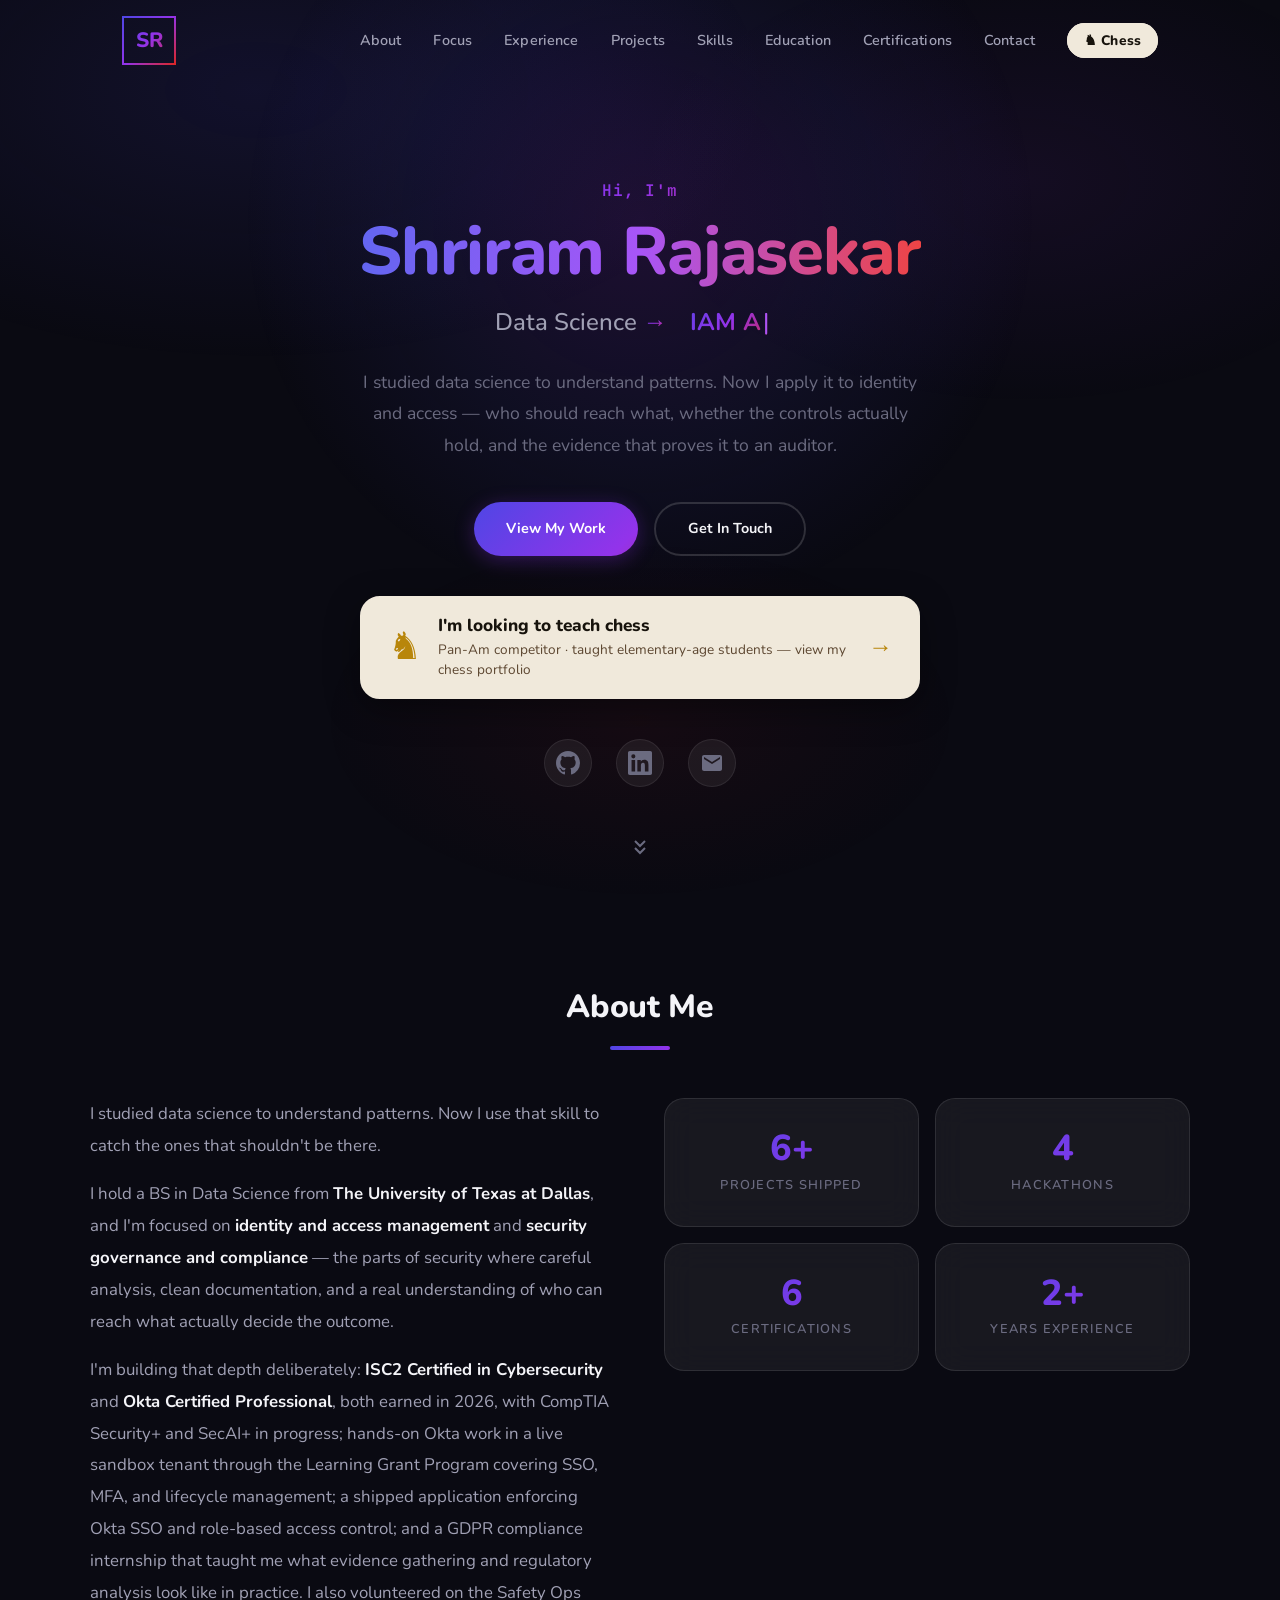
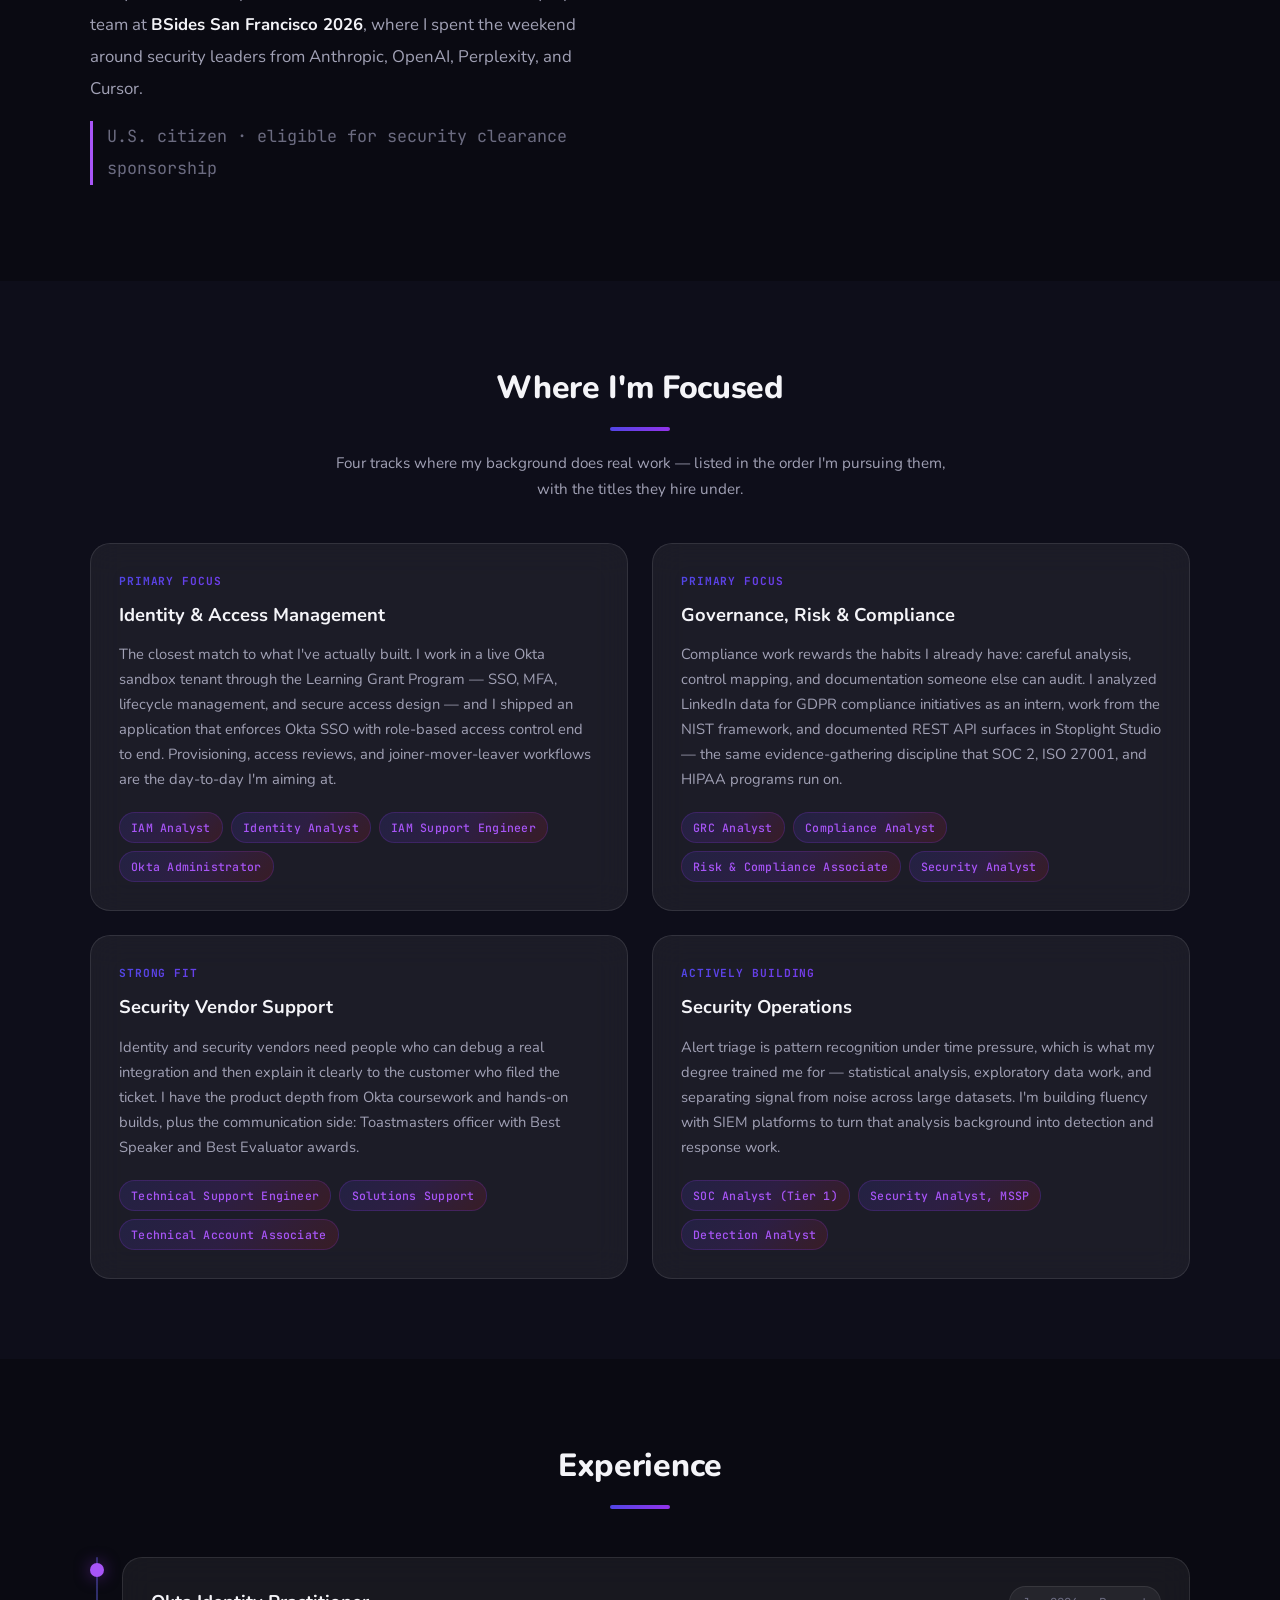
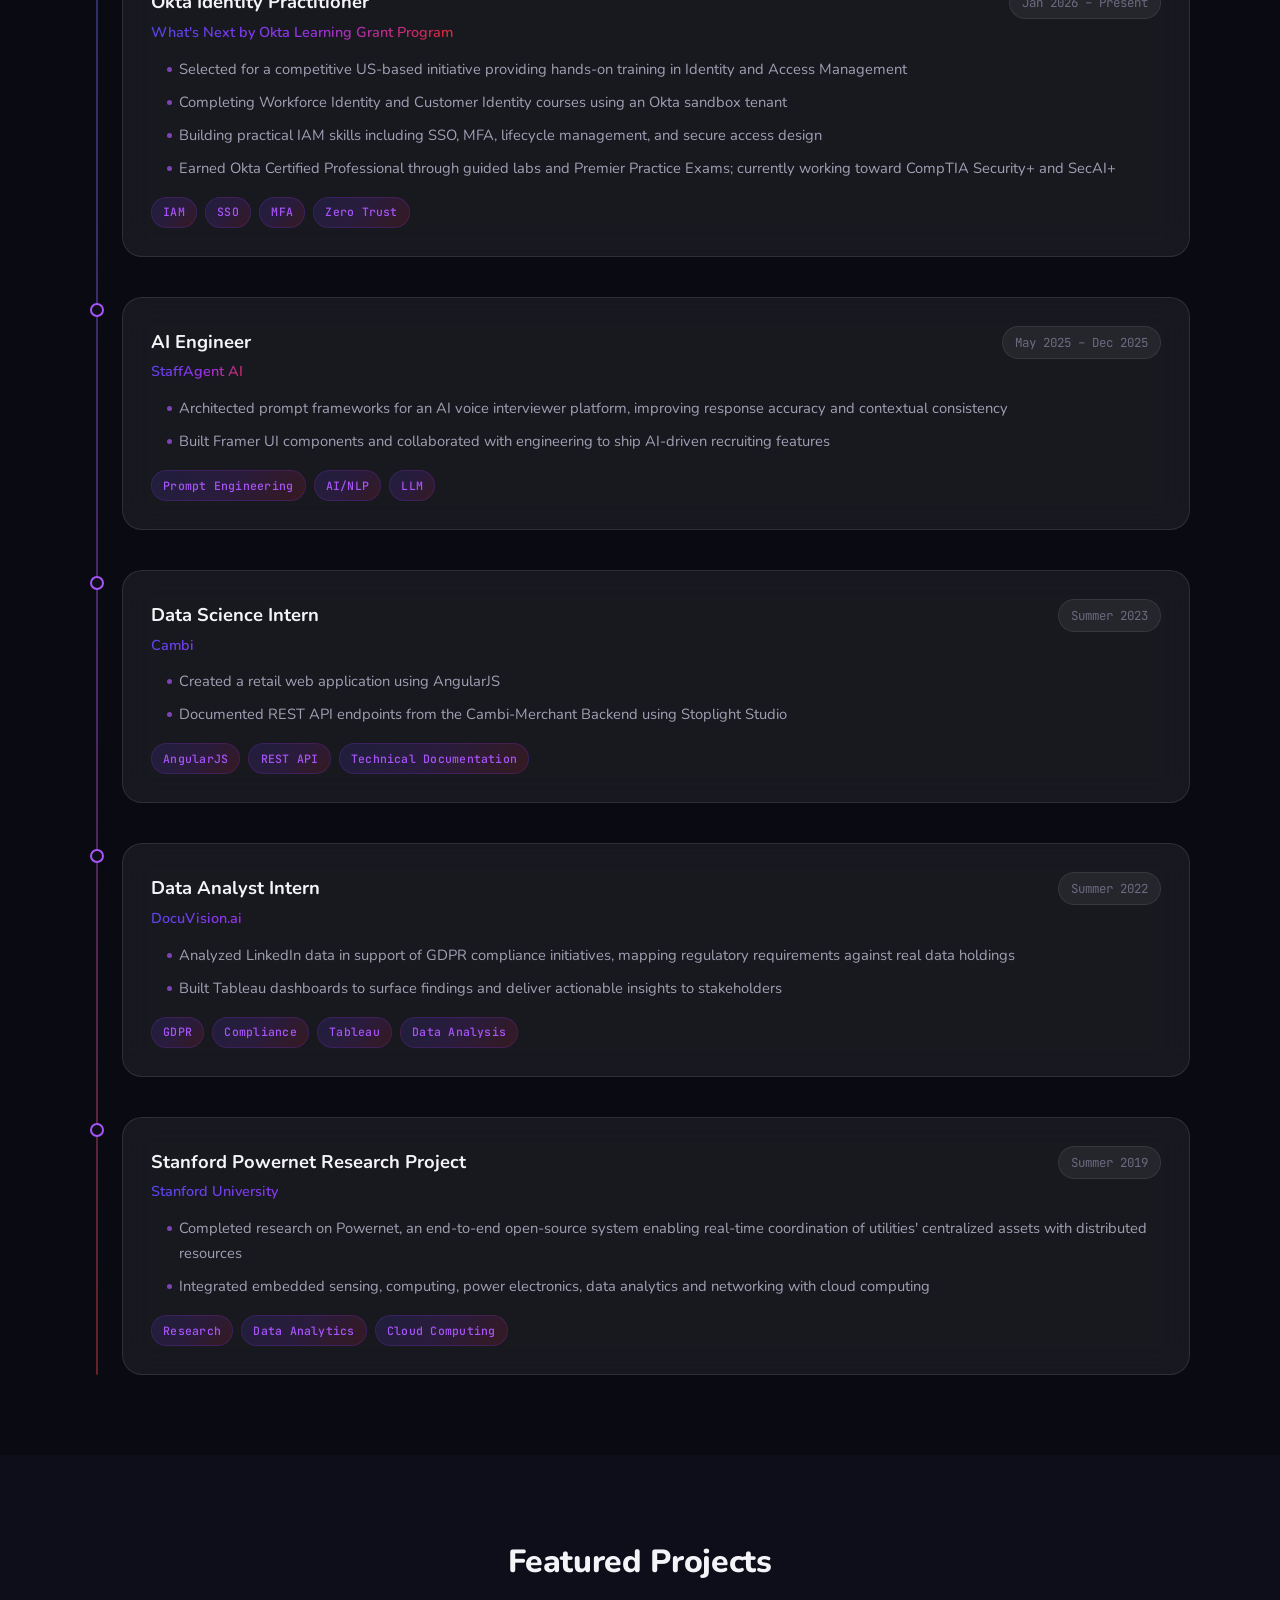
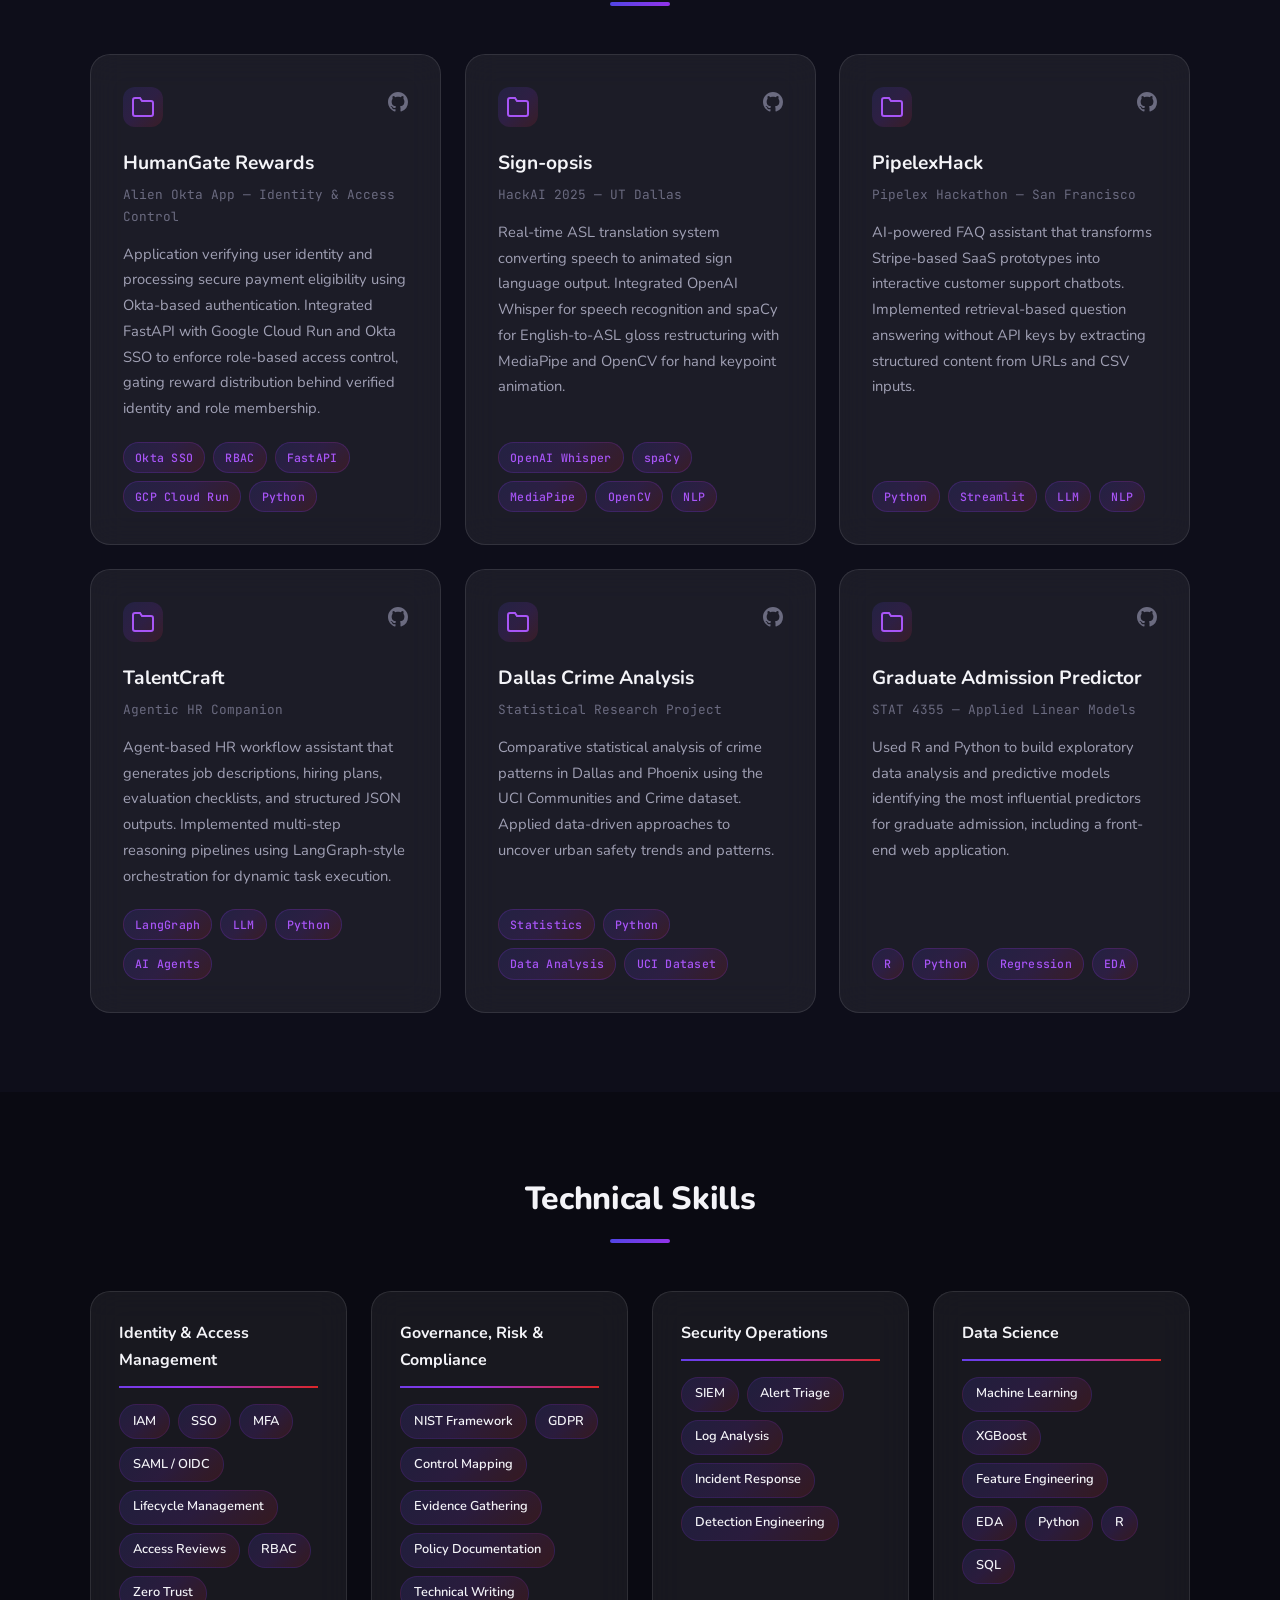
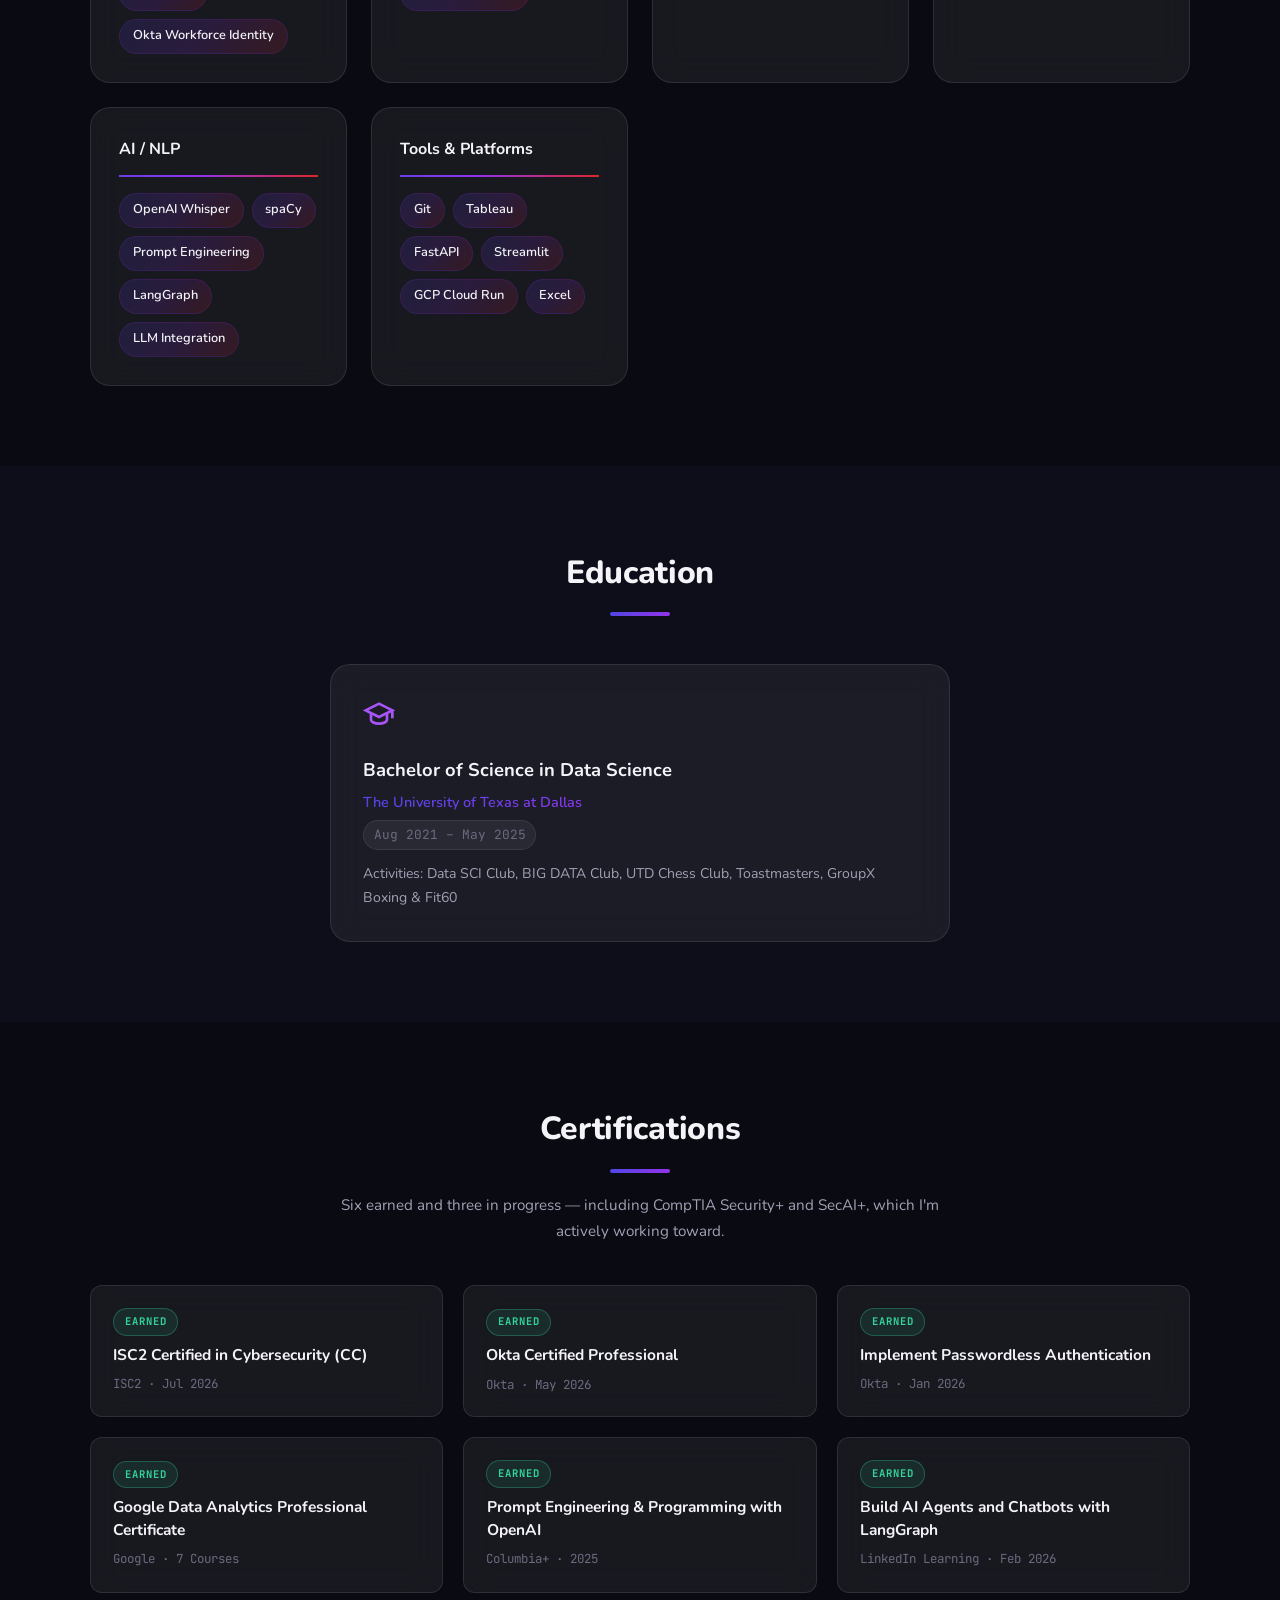
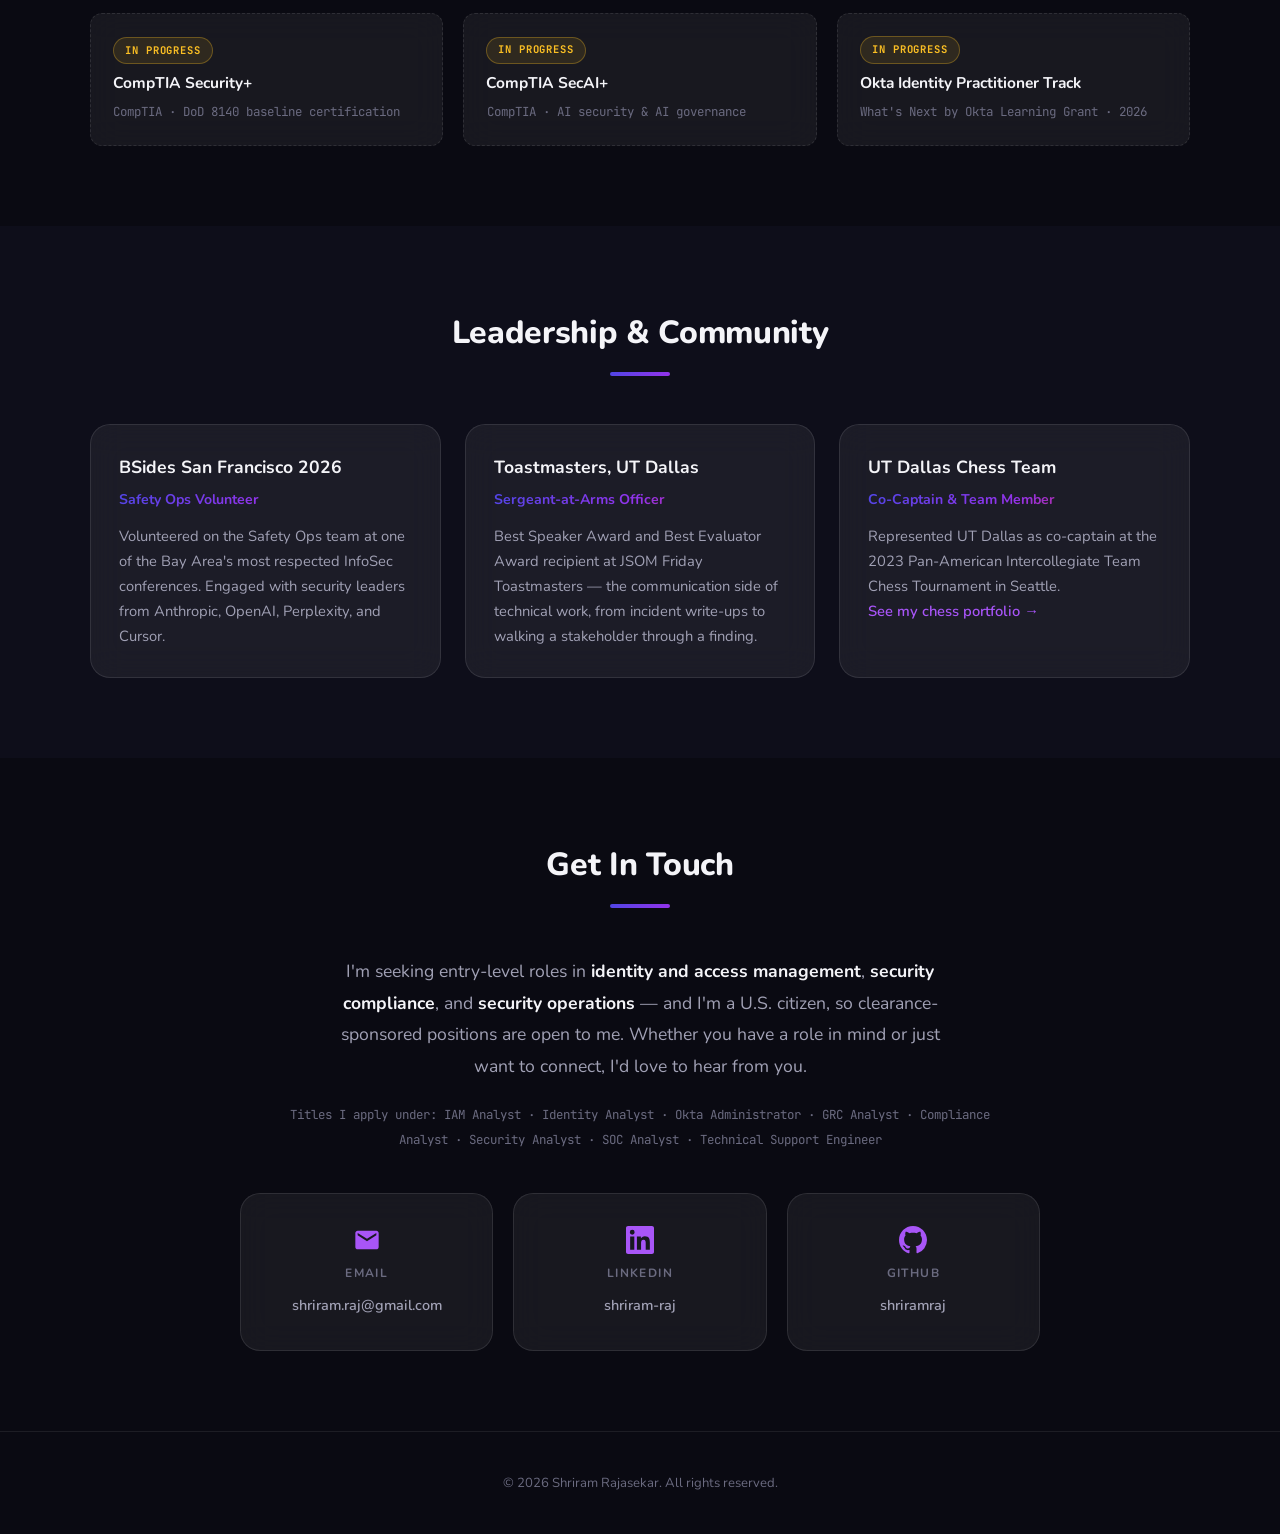
==== index.html @ a56dcd21 "Point email links at Gmail compose instead of mailto Replaces the three mailto: links with Gmail com" ====
<!DOCTYPE html>
<html lang="en">
<head>
  <meta charset="UTF-8">
  <meta name="viewport" content="width=device-width, initial-scale=1.0">
  <title>Shriram Rajasekar | IAM & Security Analyst</title>
  <meta name="description" content="Shriram Rajasekar - Data Science graduate specializing in identity and access management, security compliance, and security operations. Okta-trained with live tenant experience. Seeking IAM Analyst, GRC/Compliance Analyst, SOC Analyst, and security vendor support roles.">
  <link rel="stylesheet" href="styles.css">
  <link rel="preconnect" href="https://fonts.googleapis.com">
  <link rel="preconnect" href="https://fonts.gstatic.com" crossorigin>
  <link href="https://fonts.googleapis.com/css2?family=Nunito:wght@400;500;600;700;800&family=JetBrains+Mono:wght@400;500&display=swap" rel="stylesheet">
  <meta property="og:image" content="https://shriramraj.github.io/thumbnail_mockup.png" />
  <meta property="og:image:width" content="800" />
  <meta property="og:image:height" content="500" />
</head>
<body>
  <!-- Scroll Progress Bar -->
  <div class="scroll-progress" id="scroll-progress"></div>

  <!-- Cursor Glow -->
  <div class="cursor-glow" id="cursor-glow"></div>
  <!-- Navigation -->
  <nav class="navbar" id="navbar">
    <div class="nav-container">
      <a href="#hero" class="nav-logo">SR</a>
      <button class="nav-toggle" id="nav-toggle" aria-label="Toggle navigation">
        <span></span>
        <span></span>
        <span></span>
      </button>
      <ul class="nav-links" id="nav-links">
        <li><a href="#about">About</a></li>
        <li><a href="#focus">Focus</a></li>
        <li><a href="#experience">Experience</a></li>
        <li><a href="#projects">Projects</a></li>
        <li><a href="#skills">Skills</a></li>
        <li><a href="#education">Education</a></li>
        <li><a href="#certifications">Certifications</a></li>
        <li><a href="#contact">Contact</a></li>
        <li><a href="chess.html" class="nav-switch">&#9822; Chess</a></li>
      </ul>
    </div>
  </nav>

  <!-- Hero Section -->
  <section class="hero" id="hero">
    <div class="hero-content">
      <p class="hero-greeting">Hi, I'm</p>
      <h1 class="hero-name"><span class="hero-name-gradient">Shriram Rajasekar</span></h1>
      <h2 class="hero-tagline">Data Science <span class="accent">&rarr;</span> <span class="typed-target" id="typed">IAM Analyst</span></h2>
      <p class="hero-description">I studied data science to understand patterns. Now I apply it to identity and access &mdash; who should reach what, whether the controls actually hold, and the evidence that proves it to an auditor.</p>
      <div class="hero-cta">
        <a href="#projects" class="btn btn-primary">View My Work</a>
        <a href="#contact" class="btn btn-outline">Get In Touch</a>
      </div>
      <a href="chess.html" class="chess-banner">
        <span class="chess-banner-piece" aria-hidden="true">&#9822;</span>
        <span class="chess-banner-text">
          <strong>I'm looking to teach chess</strong>
          <span>Pan-Am competitor &middot; taught elementary-age students &mdash; view my chess portfolio</span>
        </span>
        <span class="chess-banner-arrow" aria-hidden="true">&rarr;</span>
      </a>
      <div class="hero-socials">
        <a href="https://github.com/shriramraj" target="_blank" rel="noopener noreferrer" aria-label="GitHub">
          <svg viewBox="0 0 24 24" fill="currentColor" width="24" height="24"><path d="M12 0C5.37 0 0 5.37 0 12c0 5.31 3.435 9.795 8.205 11.385.6.105.825-.255.825-.57 0-.285-.015-1.23-.015-2.235-3.015.555-3.795-.735-4.035-1.41-.135-.345-.72-1.41-1.23-1.695-.42-.225-1.02-.78-.015-.795.945-.015 1.62.87 1.845 1.23 1.08 1.815 2.805 1.305 3.495.99.105-.78.42-1.305.765-1.605-2.67-.3-5.46-1.335-5.46-5.925 0-1.305.465-2.385 1.23-3.225-.12-.3-.54-1.53.12-3.18 0 0 1.005-.315 3.3 1.23.96-.27 1.98-.405 3-.405s2.04.135 3 .405c2.295-1.56 3.3-1.23 3.3-1.23.66 1.65.24 2.88.12 3.18.765.84 1.23 1.905 1.23 3.225 0 4.605-2.805 5.625-5.475 5.925.435.375.81 1.095.81 2.22 0 1.605-.015 2.895-.015 3.3 0 .315.225.69.825.57A12.02 12.02 0 0024 12c0-6.63-5.37-12-12-12z"/></svg>
        </a>
        <a href="https://www.linkedin.com/in/shriram-raj/" target="_blank" rel="noopener noreferrer" aria-label="LinkedIn">
          <svg viewBox="0 0 24 24" fill="currentColor" width="24" height="24"><path d="M20.447 20.452h-3.554v-5.569c0-1.328-.027-3.037-1.852-3.037-1.853 0-2.136 1.445-2.136 2.939v5.667H9.351V9h3.414v1.561h.046c.477-.9 1.637-1.85 3.37-1.85 3.601 0 4.267 2.37 4.267 5.455v6.286zM5.337 7.433a2.062 2.062 0 01-2.063-2.065 2.064 2.064 0 112.063 2.065zm1.782 13.019H3.555V9h3.564v11.452zM22.225 0H1.771C.792 0 0 .774 0 1.729v20.542C0 23.227.792 24 1.771 24h20.451C23.2 24 24 23.227 24 22.271V1.729C24 .774 23.2 0 22.222 0h.003z"/></svg>
        </a>
        <a href="https://mail.google.com/mail/?view=cm&amp;fs=1&amp;to=shriram.raj@gmail.com" target="_blank" rel="noopener noreferrer" aria-label="Email">
          <svg viewBox="0 0 24 24" fill="currentColor" width="24" height="24"><path d="M20 4H4c-1.1 0-2 .9-2 2v12c0 1.1.9 2 2 2h16c1.1 0 2-.9 2-2V6c0-1.1-.9-2-2-2zm0 4l-8 5-8-5V6l8 5 8-5v2z"/></svg>
        </a>
      </div>
    </div>
    <div class="hero-scroll">
      <a href="#about" aria-label="Scroll down">
        <svg width="24" height="24" viewBox="0 0 24 24" fill="none" stroke="currentColor" stroke-width="2"><path d="M7 13l5 5 5-5M7 6l5 5 5-5"/></svg>
      </a>
    </div>
  </section>

  <!-- About Section -->
  <section class="section" id="about">
    <div class="container">
      <h2 class="section-title">About Me</h2>
      <div class="about-content">
        <div class="about-text">
          <p>I studied data science to understand patterns. Now I use that skill to catch the ones that shouldn't be there.</p>
          <p>I hold a BS in Data Science from <strong>The University of Texas at Dallas</strong>, and I'm focused on <strong>identity and access management</strong> and <strong>security governance and compliance</strong> &mdash; the parts of security where careful analysis, clean documentation, and a real understanding of who can reach what actually decide the outcome.</p>
          <p>I'm building that depth deliberately: <strong>ISC2 Certified in Cybersecurity</strong> and <strong>Okta Certified Professional</strong>, both earned in 2026, with CompTIA Security+ and SecAI+ in progress; hands-on Okta work in a live sandbox tenant through the Learning Grant Program covering SSO, MFA, and lifecycle management; a shipped application enforcing Okta SSO and role-based access control; and a GDPR compliance internship that taught me what evidence gathering and regulatory analysis look like in practice. I also volunteered on the Safety Ops team at <strong>BSides San Francisco 2026</strong>, where I spent the weekend around security leaders from Anthropic, OpenAI, Perplexity, and Cursor.</p>
          <p class="about-eligibility">U.S. citizen &middot; eligible for security clearance sponsorship</p>
        </div>
        <div class="about-highlights">
          <div class="highlight-card">
            <span class="highlight-number" data-target="6" data-suffix="+">0</span>
            <span class="highlight-label">Projects Shipped</span>
          </div>
          <div class="highlight-card">
            <span class="highlight-number" data-target="4" data-suffix="">0</span>
            <span class="highlight-label">Hackathons</span>
          </div>
          <div class="highlight-card">
            <span class="highlight-number" data-target="6" data-suffix="">0</span>
            <span class="highlight-label">Certifications</span>
          </div>
          <div class="highlight-card">
            <span class="highlight-number" data-target="2" data-suffix="+">0</span>
            <span class="highlight-label">Years Experience</span>
          </div>
        </div>
      </div>
    </div>
  </section>

  <!-- Focus Areas Section -->
  <section class="section section-alt" id="focus">
    <div class="container">
      <h2 class="section-title">Where I'm Focused</h2>
      <p class="section-intro">Four tracks where my background does real work &mdash; listed in the order I'm pursuing them, with the titles they hire under.</p>
      <div class="focus-grid">

        <div class="focus-card">
          <span class="focus-label">Primary focus</span>
          <h3>Identity &amp; Access Management</h3>
          <p>The closest match to what I've actually built. I work in a live Okta sandbox tenant through the Learning Grant Program &mdash; SSO, MFA, lifecycle management, and secure access design &mdash; and I shipped an application that enforces Okta SSO with role-based access control end to end. Provisioning, access reviews, and joiner-mover-leaver workflows are the day-to-day I'm aiming at.</p>
          <div class="focus-titles">
            <span class="tag">IAM Analyst</span>
            <span class="tag">Identity Analyst</span>
            <span class="tag">IAM Support Engineer</span>
            <span class="tag">Okta Administrator</span>
          </div>
        </div>

        <div class="focus-card">
          <span class="focus-label">Primary focus</span>
          <h3>Governance, Risk &amp; Compliance</h3>
          <p>Compliance work rewards the habits I already have: careful analysis, control mapping, and documentation someone else can audit. I analyzed LinkedIn data for GDPR compliance initiatives as an intern, work from the NIST framework, and documented REST API surfaces in Stoplight Studio &mdash; the same evidence-gathering discipline that SOC 2, ISO 27001, and HIPAA programs run on.</p>
          <div class="focus-titles">
            <span class="tag">GRC Analyst</span>
            <span class="tag">Compliance Analyst</span>
            <span class="tag">Risk &amp; Compliance Associate</span>
            <span class="tag">Security Analyst</span>
          </div>
        </div>

        <div class="focus-card">
          <span class="focus-label">Strong fit</span>
          <h3>Security Vendor Support</h3>
          <p>Identity and security vendors need people who can debug a real integration and then explain it clearly to the customer who filed the ticket. I have the product depth from Okta coursework and hands-on builds, plus the communication side: Toastmasters officer with Best Speaker and Best Evaluator awards.</p>
          <div class="focus-titles">
            <span class="tag">Technical Support Engineer</span>
            <span class="tag">Solutions Support</span>
            <span class="tag">Technical Account Associate</span>
          </div>
        </div>

        <div class="focus-card">
          <span class="focus-label">Actively building</span>
          <h3>Security Operations</h3>
          <p>Alert triage is pattern recognition under time pressure, which is what my degree trained me for &mdash; statistical analysis, exploratory data work, and separating signal from noise across large datasets. I'm building fluency with SIEM platforms to turn that analysis background into detection and response work.</p>
          <div class="focus-titles">
            <span class="tag">SOC Analyst (Tier 1)</span>
            <span class="tag">Security Analyst, MSSP</span>
            <span class="tag">Detection Analyst</span>
          </div>
        </div>

      </div>
    </div>
  </section>

  <!-- Experience Section -->
  <section class="section" id="experience">
    <div class="container">
      <h2 class="section-title">Experience</h2>
      <div class="timeline">

        <div class="timeline-item">
          <div class="timeline-marker"></div>
          <div class="timeline-content">
            <div class="timeline-header">
              <div>
                <h3>Okta Identity Practitioner</h3>
                <p class="timeline-company">What's Next by Okta Learning Grant Program</p>
              </div>
              <span class="timeline-date">Jan 2026 &ndash; Present</span>
            </div>
            <ul class="timeline-details">
              <li>Selected for a competitive US-based initiative providing hands-on training in Identity and Access Management</li>
              <li>Completing Workforce Identity and Customer Identity courses using an Okta sandbox tenant</li>
              <li>Building practical IAM skills including SSO, MFA, lifecycle management, and secure access design</li>
              <li>Earned Okta Certified Professional through guided labs and Premier Practice Exams; currently working toward CompTIA Security+ and SecAI+</li>
            </ul>
            <div class="timeline-tags">
              <span class="tag">IAM</span>
              <span class="tag">SSO</span>
              <span class="tag">MFA</span>
              <span class="tag">Zero Trust</span>
            </div>
          </div>
        </div>

        <div class="timeline-item">
          <div class="timeline-marker"></div>
          <div class="timeline-content">
            <div class="timeline-header">
              <div>
                <h3>AI Engineer</h3>
                <p class="timeline-company">StaffAgent AI</p>
              </div>
              <span class="timeline-date">May 2025 &ndash; Dec 2025</span>
            </div>
            <ul class="timeline-details">
              <li>Architected prompt frameworks for an AI voice interviewer platform, improving response accuracy and contextual consistency</li>
              <li>Built Framer UI components and collaborated with engineering to ship AI-driven recruiting features</li>
            </ul>
            <div class="timeline-tags">
              <span class="tag">Prompt Engineering</span>
              <span class="tag">AI/NLP</span>
              <span class="tag">LLM</span>
            </div>
          </div>
        </div>

        <div class="timeline-item">
          <div class="timeline-marker"></div>
          <div class="timeline-content">
            <div class="timeline-header">
              <div>
                <h3>Data Science Intern</h3>
                <p class="timeline-company">Cambi</p>
              </div>
              <span class="timeline-date">Summer 2023</span>
            </div>
            <ul class="timeline-details">
              <li>Created a retail web application using AngularJS</li>
              <li>Documented REST API endpoints from the Cambi-Merchant Backend using Stoplight Studio</li>
            </ul>
            <div class="timeline-tags">
              <span class="tag">AngularJS</span>
              <span class="tag">REST API</span>
              <span class="tag">Technical Documentation</span>
            </div>
          </div>
        </div>

        <div class="timeline-item">
          <div class="timeline-marker"></div>
          <div class="timeline-content">
            <div class="timeline-header">
              <div>
                <h3>Data Analyst Intern</h3>
                <p class="timeline-company">DocuVision.ai</p>
              </div>
              <span class="timeline-date">Summer 2022</span>
            </div>
            <ul class="timeline-details">
              <li>Analyzed LinkedIn data in support of GDPR compliance initiatives, mapping regulatory requirements against real data holdings</li>
              <li>Built Tableau dashboards to surface findings and deliver actionable insights to stakeholders</li>
            </ul>
            <div class="timeline-tags">
              <span class="tag">GDPR</span>
              <span class="tag">Compliance</span>
              <span class="tag">Tableau</span>
              <span class="tag">Data Analysis</span>
            </div>
          </div>
        </div>

        <div class="timeline-item">
          <div class="timeline-marker"></div>
          <div class="timeline-content">
            <div class="timeline-header">
              <div>
                <h3>Stanford Powernet Research Project</h3>
                <p class="timeline-company">Stanford University</p>
              </div>
              <span class="timeline-date">Summer 2019</span>
            </div>
            <ul class="timeline-details">
              <li>Completed research on Powernet, an end-to-end open-source system enabling real-time coordination of utilities' centralized assets with distributed resources</li>
              <li>Integrated embedded sensing, computing, power electronics, data analytics and networking with cloud computing</li>
            </ul>
            <div class="timeline-tags">
              <span class="tag">Research</span>
              <span class="tag">Data Analytics</span>
              <span class="tag">Cloud Computing</span>
            </div>
          </div>
        </div>

      </div>
    </div>
  </section>

  <!-- Projects Section -->
  <section class="section section-alt" id="projects">
    <div class="container">
      <h2 class="section-title">Featured Projects</h2>
      <div class="projects-grid">

        <div class="project-card">
          <div class="project-header">
            <svg class="project-icon" viewBox="0 0 24 24" fill="none" stroke="currentColor" stroke-width="2"><path d="M22 19a2 2 0 01-2 2H4a2 2 0 01-2-2V5a2 2 0 012-2h5l2 3h9a2 2 0 012 2z"/></svg>
            <a href="https://github.com/shriramraj/alien-okta-app" target="_blank" rel="noopener noreferrer" aria-label="GitHub repo">
              <svg viewBox="0 0 24 24" fill="currentColor" width="20" height="20"><path d="M12 0C5.37 0 0 5.37 0 12c0 5.31 3.435 9.795 8.205 11.385.6.105.825-.255.825-.57 0-.285-.015-1.23-.015-2.235-3.015.555-3.795-.735-4.035-1.41-.135-.345-.72-1.41-1.23-1.695-.42-.225-1.02-.78-.015-.795.945-.015 1.62.87 1.845 1.23 1.08 1.815 2.805 1.305 3.495.99.105-.78.42-1.305.765-1.605-2.67-.3-5.46-1.335-5.46-5.925 0-1.305.465-2.385 1.23-3.225-.12-.3-.54-1.53.12-3.18 0 0 1.005-.315 3.3 1.23.96-.27 1.98-.405 3-.405s2.04.135 3 .405c2.295-1.56 3.3-1.23 3.3-1.23.66 1.65.24 2.88.12 3.18.765.84 1.23 1.905 1.23 3.225 0 4.605-2.805 5.625-5.475 5.925.435.375.81 1.095.81 2.22 0 1.605-.015 2.895-.015 3.3 0 .315.225.69.825.57A12.02 12.02 0 0024 12c0-6.63-5.37-12-12-12z"/></svg>
            </a>
          </div>
          <h3 class="project-title">HumanGate Rewards</h3>
          <p class="project-event">Alien Okta App &mdash; Identity &amp; Access Control</p>
          <p class="project-description">Application verifying user identity and processing secure payment eligibility using Okta-based authentication. Integrated FastAPI with Google Cloud Run and Okta SSO to enforce role-based access control, gating reward distribution behind verified identity and role membership.</p>
          <div class="project-tags">
            <span class="tag">Okta SSO</span>
            <span class="tag">RBAC</span>
            <span class="tag">FastAPI</span>
            <span class="tag">GCP Cloud Run</span>
            <span class="tag">Python</span>
          </div>
        </div>

        <div class="project-card">
          <div class="project-header">
            <svg class="project-icon" viewBox="0 0 24 24" fill="none" stroke="currentColor" stroke-width="2"><path d="M22 19a2 2 0 01-2 2H4a2 2 0 01-2-2V5a2 2 0 012-2h5l2 3h9a2 2 0 012 2z"/></svg>
            <a href="https://github.com/shriramraj/HackAI" target="_blank" rel="noopener noreferrer" aria-label="GitHub repo">
              <svg viewBox="0 0 24 24" fill="currentColor" width="20" height="20"><path d="M12 0C5.37 0 0 5.37 0 12c0 5.31 3.435 9.795 8.205 11.385.6.105.825-.255.825-.57 0-.285-.015-1.23-.015-2.235-3.015.555-3.795-.735-4.035-1.41-.135-.345-.72-1.41-1.23-1.695-.42-.225-1.02-.78-.015-.795.945-.015 1.62.87 1.845 1.23 1.08 1.815 2.805 1.305 3.495.99.105-.78.42-1.305.765-1.605-2.67-.3-5.46-1.335-5.46-5.925 0-1.305.465-2.385 1.23-3.225-.12-.3-.54-1.53.12-3.18 0 0 1.005-.315 3.3 1.23.96-.27 1.98-.405 3-.405s2.04.135 3 .405c2.295-1.56 3.3-1.23 3.3-1.23.66 1.65.24 2.88.12 3.18.765.84 1.23 1.905 1.23 3.225 0 4.605-2.805 5.625-5.475 5.925.435.375.81 1.095.81 2.22 0 1.605-.015 2.895-.015 3.3 0 .315.225.69.825.57A12.02 12.02 0 0024 12c0-6.63-5.37-12-12-12z"/></svg>
            </a>
          </div>
          <h3 class="project-title">Sign-opsis</h3>
          <p class="project-event">HackAI 2025 &mdash; UT Dallas</p>
          <p class="project-description">Real-time ASL translation system converting speech to animated sign language output. Integrated OpenAI Whisper for speech recognition and spaCy for English-to-ASL gloss restructuring with MediaPipe and OpenCV for hand keypoint animation.</p>
          <div class="project-tags">
            <span class="tag">OpenAI Whisper</span>
            <span class="tag">spaCy</span>
            <span class="tag">MediaPipe</span>
            <span class="tag">OpenCV</span>
            <span class="tag">NLP</span>
          </div>
        </div>

        <div class="project-card">
          <div class="project-header">
            <svg class="project-icon" viewBox="0 0 24 24" fill="none" stroke="currentColor" stroke-width="2"><path d="M22 19a2 2 0 01-2 2H4a2 2 0 01-2-2V5a2 2 0 012-2h5l2 3h9a2 2 0 012 2z"/></svg>
            <a href="https://github.com/shriramraj/PipelexHack" target="_blank" rel="noopener noreferrer" aria-label="GitHub repo">
              <svg viewBox="0 0 24 24" fill="currentColor" width="20" height="20"><path d="M12 0C5.37 0 0 5.37 0 12c0 5.31 3.435 9.795 8.205 11.385.6.105.825-.255.825-.57 0-.285-.015-1.23-.015-2.235-3.015.555-3.795-.735-4.035-1.41-.135-.345-.72-1.41-1.23-1.695-.42-.225-1.02-.78-.015-.795.945-.015 1.62.87 1.845 1.23 1.08 1.815 2.805 1.305 3.495.99.105-.78.42-1.305.765-1.605-2.67-.3-5.46-1.335-5.46-5.925 0-1.305.465-2.385 1.23-3.225-.12-.3-.54-1.53.12-3.18 0 0 1.005-.315 3.3 1.23.96-.27 1.98-.405 3-.405s2.04.135 3 .405c2.295-1.56 3.3-1.23 3.3-1.23.66 1.65.24 2.88.12 3.18.765.84 1.23 1.905 1.23 3.225 0 4.605-2.805 5.625-5.475 5.925.435.375.81 1.095.81 2.22 0 1.605-.015 2.895-.015 3.3 0 .315.225.69.825.57A12.02 12.02 0 0024 12c0-6.63-5.37-12-12-12z"/></svg>
            </a>
          </div>
          <h3 class="project-title">PipelexHack</h3>
          <p class="project-event">Pipelex Hackathon &mdash; San Francisco</p>
          <p class="project-description">AI-powered FAQ assistant that transforms Stripe-based SaaS prototypes into interactive customer support chatbots. Implemented retrieval-based question answering without API keys by extracting structured content from URLs and CSV inputs.</p>
          <div class="project-tags">
            <span class="tag">Python</span>
            <span class="tag">Streamlit</span>
            <span class="tag">LLM</span>
            <span class="tag">NLP</span>
          </div>
        </div>

        <div class="project-card">
          <div class="project-header">
            <svg class="project-icon" viewBox="0 0 24 24" fill="none" stroke="currentColor" stroke-width="2"><path d="M22 19a2 2 0 01-2 2H4a2 2 0 01-2-2V5a2 2 0 012-2h5l2 3h9a2 2 0 012 2z"/></svg>
            <a href="https://github.com/shriramraj/agentichrcompanion" target="_blank" rel="noopener noreferrer" aria-label="GitHub repo">
              <svg viewBox="0 0 24 24" fill="currentColor" width="20" height="20"><path d="M12 0C5.37 0 0 5.37 0 12c0 5.31 3.435 9.795 8.205 11.385.6.105.825-.255.825-.57 0-.285-.015-1.23-.015-2.235-3.015.555-3.795-.735-4.035-1.41-.135-.345-.72-1.41-1.23-1.695-.42-.225-1.02-.78-.015-.795.945-.015 1.62.87 1.845 1.23 1.08 1.815 2.805 1.305 3.495.99.105-.78.42-1.305.765-1.605-2.67-.3-5.46-1.335-5.46-5.925 0-1.305.465-2.385 1.23-3.225-.12-.3-.54-1.53.12-3.18 0 0 1.005-.315 3.3 1.23.96-.27 1.98-.405 3-.405s2.04.135 3 .405c2.295-1.56 3.3-1.23 3.3-1.23.66 1.65.24 2.88.12 3.18.765.84 1.23 1.905 1.23 3.225 0 4.605-2.805 5.625-5.475 5.925.435.375.81 1.095.81 2.22 0 1.605-.015 2.895-.015 3.3 0 .315.225.69.825.57A12.02 12.02 0 0024 12c0-6.63-5.37-12-12-12z"/></svg>
            </a>
          </div>
          <h3 class="project-title">TalentCraft</h3>
          <p class="project-event">Agentic HR Companion</p>
          <p class="project-description">Agent-based HR workflow assistant that generates job descriptions, hiring plans, evaluation checklists, and structured JSON outputs. Implemented multi-step reasoning pipelines using LangGraph-style orchestration for dynamic task execution.</p>
          <div class="project-tags">
            <span class="tag">LangGraph</span>
            <span class="tag">LLM</span>
            <span class="tag">Python</span>
            <span class="tag">AI Agents</span>
          </div>
        </div>

        <div class="project-card">
          <div class="project-header">
            <svg class="project-icon" viewBox="0 0 24 24" fill="none" stroke="currentColor" stroke-width="2"><path d="M22 19a2 2 0 01-2 2H4a2 2 0 01-2-2V5a2 2 0 012-2h5l2 3h9a2 2 0 012 2z"/></svg>
            <a href="https://github.com/shriramraj/Dallas-Crimes-Proj" target="_blank" rel="noopener noreferrer" aria-label="GitHub repo">
              <svg viewBox="0 0 24 24" fill="currentColor" width="20" height="20"><path d="M12 0C5.37 0 0 5.37 0 12c0 5.31 3.435 9.795 8.205 11.385.6.105.825-.255.825-.57 0-.285-.015-1.23-.015-2.235-3.015.555-3.795-.735-4.035-1.41-.135-.345-.72-1.41-1.23-1.695-.42-.225-1.02-.78-.015-.795.945-.015 1.62.87 1.845 1.23 1.08 1.815 2.805 1.305 3.495.99.105-.78.42-1.305.765-1.605-2.67-.3-5.46-1.335-5.46-5.925 0-1.305.465-2.385 1.23-3.225-.12-.3-.54-1.53.12-3.18 0 0 1.005-.315 3.3 1.23.96-.27 1.98-.405 3-.405s2.04.135 3 .405c2.295-1.56 3.3-1.23 3.3-1.23.66 1.65.24 2.88.12 3.18.765.84 1.23 1.905 1.23 3.225 0 4.605-2.805 5.625-5.475 5.925.435.375.81 1.095.81 2.22 0 1.605-.015 2.895-.015 3.3 0 .315.225.69.825.57A12.02 12.02 0 0024 12c0-6.63-5.37-12-12-12z"/></svg>
            </a>
          </div>
          <h3 class="project-title">Dallas Crime Analysis</h3>
          <p class="project-event">Statistical Research Project</p>
          <p class="project-description">Comparative statistical analysis of crime patterns in Dallas and Phoenix using the UCI Communities and Crime dataset. Applied data-driven approaches to uncover urban safety trends and patterns.</p>
          <div class="project-tags">
            <span class="tag">Statistics</span>
            <span class="tag">Python</span>
            <span class="tag">Data Analysis</span>
            <span class="tag">UCI Dataset</span>
          </div>
        </div>

        <div class="project-card">
          <div class="project-header">
            <svg class="project-icon" viewBox="0 0 24 24" fill="none" stroke="currentColor" stroke-width="2"><path d="M22 19a2 2 0 01-2 2H4a2 2 0 01-2-2V5a2 2 0 012-2h5l2 3h9a2 2 0 012 2z"/></svg>
            <a href="https://github.com/shriramraj/GraduatePredictor" target="_blank" rel="noopener noreferrer" aria-label="GitHub repo">
              <svg viewBox="0 0 24 24" fill="currentColor" width="20" height="20"><path d="M12 0C5.37 0 0 5.37 0 12c0 5.31 3.435 9.795 8.205 11.385.6.105.825-.255.825-.57 0-.285-.015-1.23-.015-2.235-3.015.555-3.795-.735-4.035-1.41-.135-.345-.72-1.41-1.23-1.695-.42-.225-1.02-.78-.015-.795.945-.015 1.62.87 1.845 1.23 1.08 1.815 2.805 1.305 3.495.99.105-.78.42-1.305.765-1.605-2.67-.3-5.46-1.335-5.46-5.925 0-1.305.465-2.385 1.23-3.225-.12-.3-.54-1.53.12-3.18 0 0 1.005-.315 3.3 1.23.96-.27 1.98-.405 3-.405s2.04.135 3 .405c2.295-1.56 3.3-1.23 3.3-1.23.66 1.65.24 2.88.12 3.18.765.84 1.23 1.905 1.23 3.225 0 4.605-2.805 5.625-5.475 5.925.435.375.81 1.095.81 2.22 0 1.605-.015 2.895-.015 3.3 0 .315.225.69.825.57A12.02 12.02 0 0024 12c0-6.63-5.37-12-12-12z"/></svg>
            </a>
          </div>
          <h3 class="project-title">Graduate Admission Predictor</h3>
          <p class="project-event">STAT 4355 &mdash; Applied Linear Models</p>
          <p class="project-description">Used R and Python to build exploratory data analysis and predictive models identifying the most influential predictors for graduate admission, including a front-end web application.</p>
          <div class="project-tags">
            <span class="tag">R</span>
            <span class="tag">Python</span>
            <span class="tag">Regression</span>
            <span class="tag">EDA</span>
          </div>
        </div>

      </div>
    </div>
  </section>

  <!-- Skills Section -->
  <section class="section" id="skills">
    <div class="container">
      <h2 class="section-title">Technical Skills</h2>
      <div class="skills-grid">

        <div class="skill-category">
          <h3>Identity & Access Management</h3>
          <div class="skill-items">
            <span class="skill-pill">IAM</span>
            <span class="skill-pill">SSO</span>
            <span class="skill-pill">MFA</span>
            <span class="skill-pill">SAML / OIDC</span>
            <span class="skill-pill">Lifecycle Management</span>
            <span class="skill-pill">Access Reviews</span>
            <span class="skill-pill">RBAC</span>
            <span class="skill-pill">Zero Trust</span>
            <span class="skill-pill">Okta Workforce Identity</span>
          </div>
        </div>

        <div class="skill-category">
          <h3>Governance, Risk & Compliance</h3>
          <div class="skill-items">
            <span class="skill-pill">NIST Framework</span>
            <span class="skill-pill">GDPR</span>
            <span class="skill-pill">Control Mapping</span>
            <span class="skill-pill">Evidence Gathering</span>
            <span class="skill-pill">Policy Documentation</span>
            <span class="skill-pill">Technical Writing</span>
          </div>
        </div>

        <div class="skill-category">
          <h3>Security Operations</h3>
          <div class="skill-items">
            <span class="skill-pill">SIEM</span>
            <span class="skill-pill">Alert Triage</span>
            <span class="skill-pill">Log Analysis</span>
            <span class="skill-pill">Incident Response</span>
            <span class="skill-pill">Detection Engineering</span>
          </div>
        </div>

        <div class="skill-category">
          <h3>Data Science</h3>
          <div class="skill-items">
            <span class="skill-pill">Machine Learning</span>
            <span class="skill-pill">XGBoost</span>
            <span class="skill-pill">Feature Engineering</span>
            <span class="skill-pill">EDA</span>
            <span class="skill-pill">Python</span>
            <span class="skill-pill">R</span>
            <span class="skill-pill">SQL</span>
          </div>
        </div>

        <div class="skill-category">
          <h3>AI / NLP</h3>
          <div class="skill-items">
            <span class="skill-pill">OpenAI Whisper</span>
            <span class="skill-pill">spaCy</span>
            <span class="skill-pill">Prompt Engineering</span>
            <span class="skill-pill">LangGraph</span>
            <span class="skill-pill">LLM Integration</span>
          </div>
        </div>

        <div class="skill-category">
          <h3>Tools & Platforms</h3>
          <div class="skill-items">
            <span class="skill-pill">Git</span>
            <span class="skill-pill">Tableau</span>
            <span class="skill-pill">FastAPI</span>
            <span class="skill-pill">Streamlit</span>
            <span class="skill-pill">GCP Cloud Run</span>
            <span class="skill-pill">Excel</span>
          </div>
        </div>

      </div>
    </div>
  </section>

  <!-- Education & Certifications Section -->
  <section class="section section-alt" id="education">
    <div class="container">
      <h2 class="section-title">Education</h2>
      <div class="edu-grid edu-grid--single">

        <div class="edu-card">
          <div class="edu-icon">
            <svg viewBox="0 0 24 24" fill="none" stroke="currentColor" stroke-width="2" width="32" height="32"><path d="M22 10v6M2 10l10-5 10 5-10 5z"/><path d="M6 12v5c0 1.66 2.69 3 6 3s6-1.34 6-3v-5"/></svg>
          </div>
          <h3>Bachelor of Science in Data Science</h3>
          <p class="edu-school">The University of Texas at Dallas</p>
          <p class="edu-date">Aug 2021 &ndash; May 2025</p>
          <p class="edu-details">Activities: Data SCI Club, BIG DATA Club, UTD Chess Club, Toastmasters, GroupX Boxing & Fit60</p>
        </div>

      </div>
    </div>
  </section>

  <!-- Certifications Section -->
  <section class="section" id="certifications">
    <div class="container">
      <h2 class="section-title">Certifications</h2>
      <p class="section-intro">Six earned and three in progress &mdash; including CompTIA Security+ and SecAI+, which I'm actively working toward.</p>
      <div class="cert-grid">

        <div class="cert-card">
          <span class="cert-status cert-status--earned">Earned</span>
          <h3 class="cert-name">ISC2 Certified in Cybersecurity (CC)</h3>
          <p class="cert-issuer">ISC2 &middot; Jul 2026</p>
        </div>

        <div class="cert-card">
          <span class="cert-status cert-status--earned">Earned</span>
          <h3 class="cert-name">Okta Certified Professional</h3>
          <p class="cert-issuer">Okta &middot; May 2026</p>
        </div>

        <div class="cert-card">
          <span class="cert-status cert-status--earned">Earned</span>
          <h3 class="cert-name">Implement Passwordless Authentication</h3>
          <p class="cert-issuer">Okta &middot; Jan 2026</p>
        </div>

        <div class="cert-card">
          <span class="cert-status cert-status--earned">Earned</span>
          <h3 class="cert-name">Google Data Analytics Professional Certificate</h3>
          <p class="cert-issuer">Google &middot; 7 Courses</p>
        </div>

        <div class="cert-card">
          <span class="cert-status cert-status--earned">Earned</span>
          <h3 class="cert-name">Prompt Engineering &amp; Programming with OpenAI</h3>
          <p class="cert-issuer">Columbia+ &middot; 2025</p>
        </div>

        <div class="cert-card">
          <span class="cert-status cert-status--earned">Earned</span>
          <h3 class="cert-name">Build AI Agents and Chatbots with LangGraph</h3>
          <p class="cert-issuer">LinkedIn Learning &middot; Feb 2026</p>
        </div>

        <div class="cert-card cert-card--progress">
          <span class="cert-status cert-status--progress">In Progress</span>
          <h3 class="cert-name">CompTIA Security+</h3>
          <p class="cert-issuer">CompTIA &middot; DoD 8140 baseline certification</p>
        </div>

        <div class="cert-card cert-card--progress">
          <span class="cert-status cert-status--progress">In Progress</span>
          <h3 class="cert-name">CompTIA SecAI+</h3>
          <p class="cert-issuer">CompTIA &middot; AI security &amp; AI governance</p>
        </div>

        <div class="cert-card cert-card--progress">
          <span class="cert-status cert-status--progress">In Progress</span>
          <h3 class="cert-name">Okta Identity Practitioner Track</h3>
          <p class="cert-issuer">What's Next by Okta Learning Grant &middot; 2026</p>
        </div>

      </div>
    </div>
  </section>

  <!-- Leadership & Community Section -->
  <section class="section section-alt" id="leadership">
    <div class="container">
      <h2 class="section-title">Leadership & Community</h2>
      <div class="leadership-grid">

        <div class="leadership-card">
          <h3>BSides San Francisco 2026</h3>
          <p class="leadership-role">Safety Ops Volunteer</p>
          <p>Volunteered on the Safety Ops team at one of the Bay Area's most respected InfoSec conferences. Engaged with security leaders from Anthropic, OpenAI, Perplexity, and Cursor.</p>
        </div>

        <div class="leadership-card">
          <h3>Toastmasters, UT Dallas</h3>
          <p class="leadership-role">Sergeant-at-Arms Officer</p>
          <p>Best Speaker Award and Best Evaluator Award recipient at JSOM Friday Toastmasters &mdash; the communication side of technical work, from incident write-ups to walking a stakeholder through a finding.</p>
        </div>

        <div class="leadership-card">
          <h3>UT Dallas Chess Team</h3>
          <p class="leadership-role">Co-Captain & Team Member</p>
          <p>Represented UT Dallas as co-captain at the 2023 Pan-American Intercollegiate Team Chess Tournament in Seattle. <a href="chess.html" class="inline-link">See my chess portfolio &rarr;</a></p>
        </div>

      </div>
    </div>
  </section>

  <!-- Contact Section -->
  <section class="section" id="contact">
    <div class="container">
      <h2 class="section-title">Get In Touch</h2>
      <p class="contact-text">I'm seeking entry-level roles in <strong>identity and access management</strong>, <strong>security compliance</strong>, and <strong>security operations</strong> &mdash; and I'm a U.S. citizen, so clearance-sponsored positions are open to me. Whether you have a role in mind or just want to connect, I'd love to hear from you.</p>
      <p class="contact-titles">Titles I apply under: IAM Analyst &middot; Identity Analyst &middot; Okta Administrator &middot; GRC Analyst &middot; Compliance Analyst &middot; Security Analyst &middot; SOC Analyst &middot; Technical Support Engineer</p>
      <div class="contact-links">
        <a href="https://mail.google.com/mail/?view=cm&amp;fs=1&amp;to=shriram.raj@gmail.com" target="_blank" rel="noopener noreferrer" class="contact-card">
          <svg viewBox="0 0 24 24" fill="currentColor" width="28" height="28"><path d="M20 4H4c-1.1 0-2 .9-2 2v12c0 1.1.9 2 2 2h16c1.1 0 2-.9 2-2V6c0-1.1-.9-2-2-2zm0 4l-8 5-8-5V6l8 5 8-5v2z"/></svg>
          <span class="contact-label">Email</span>
          <span class="contact-value">shriram.raj@gmail.com</span>
        </a>
        <a href="https://www.linkedin.com/in/shriram-raj/" target="_blank" rel="noopener noreferrer" class="contact-card">
          <svg viewBox="0 0 24 24" fill="currentColor" width="28" height="28"><path d="M20.447 20.452h-3.554v-5.569c0-1.328-.027-3.037-1.852-3.037-1.853 0-2.136 1.445-2.136 2.939v5.667H9.351V9h3.414v1.561h.046c.477-.9 1.637-1.85 3.37-1.85 3.601 0 4.267 2.37 4.267 5.455v6.286zM5.337 7.433a2.062 2.062 0 01-2.063-2.065 2.064 2.064 0 112.063 2.065zm1.782 13.019H3.555V9h3.564v11.452zM22.225 0H1.771C.792 0 0 .774 0 1.729v20.542C0 23.227.792 24 1.771 24h20.451C23.2 24 24 23.227 24 22.271V1.729C24 .774 23.2 0 22.222 0h.003z"/></svg>
          <span class="contact-label">LinkedIn</span>
          <span class="contact-value">shriram-raj</span>
        </a>
        <a href="https://github.com/shriramraj" target="_blank" rel="noopener noreferrer" class="contact-card">
          <svg viewBox="0 0 24 24" fill="currentColor" width="28" height="28"><path d="M12 0C5.37 0 0 5.37 0 12c0 5.31 3.435 9.795 8.205 11.385.6.105.825-.255.825-.57 0-.285-.015-1.23-.015-2.235-3.015.555-3.795-.735-4.035-1.41-.135-.345-.72-1.41-1.23-1.695-.42-.225-1.02-.78-.015-.795.945-.015 1.62.87 1.845 1.23 1.08 1.815 2.805 1.305 3.495.99.105-.78.42-1.305.765-1.605-2.67-.3-5.46-1.335-5.46-5.925 0-1.305.465-2.385 1.23-3.225-.12-.3-.54-1.53.12-3.18 0 0 1.005-.315 3.3 1.23.96-.27 1.98-.405 3-.405s2.04.135 3 .405c2.295-1.56 3.3-1.23 3.3-1.23.66 1.65.24 2.88.12 3.18.765.84 1.23 1.905 1.23 3.225 0 4.605-2.805 5.625-5.475 5.925.435.375.81 1.095.81 2.22 0 1.605-.015 2.895-.015 3.3 0 .315.225.69.825.57A12.02 12.02 0 0024 12c0-6.63-5.37-12-12-12z"/></svg>
          <span class="contact-label">GitHub</span>
          <span class="contact-value">shriramraj</span>
        </a>
      </div>
    </div>
  </section>

  <!-- Footer -->
  <footer class="footer">
    <p>&copy; 2026 Shriram Rajasekar. All rights reserved.</p>
  </footer>

  <script src="script.js"></script>
</body>
</html>
---- styles.css ----
/* ========================================
   CSS Variables & Reset
   ======================================== */
:root {
  --bg-primary: #0a0a12;
  --bg-secondary: #0e0e1a;
  --bg-card: rgba(255, 255, 255, 0.04);
  --bg-card-hover: rgba(255, 255, 255, 0.07);
  --bg-glass: rgba(255, 255, 255, 0.06);
  --glass-border: rgba(255, 255, 255, 0.1);
  --gradient-main: linear-gradient(135deg, #4f46e5, #9333ea, #dc2626);
  --gradient-subtle: linear-gradient(135deg, rgba(79, 70, 229, 0.15), rgba(147, 51, 234, 0.15), rgba(220, 38, 38, 0.15));
  --gradient-glow: linear-gradient(135deg, rgba(79, 70, 229, 0.4), rgba(147, 51, 234, 0.4), rgba(220, 38, 38, 0.4));
  --accent-blue: #6366f1;
  --accent-purple: #a855f7;
  --accent-red: #ef4444;
  --accent-pink: #ec4899;
  --accent-green: #34d399;
  --accent-amber: #fbbf24;
  --chess-cream: #f0e9db;
  --chess-gold: #b8860b;
  --text-primary: #f4f4f8;
  --text-secondary: #a1a1b5;
  --text-muted: #6b6b80;
  --border: rgba(255, 255, 255, 0.08);
  --border-light: rgba(255, 255, 255, 0.15);
  --font-sans: 'Nunito', -apple-system, BlinkMacSystemFont, 'Segoe UI', sans-serif;
  --font-mono: 'JetBrains Mono', 'Fira Code', monospace;
  --max-width: 1100px;
  --transition: 0.35s cubic-bezier(0.4, 0, 0.2, 1);
  --radius: 20px;
  --radius-sm: 12px;
  --radius-pill: 50px;
}

*, *::before, *::after {
  margin: 0;
  padding: 0;
  box-sizing: border-box;
}

html {
  scroll-behavior: smooth;
  scroll-padding-top: 80px;
}

body {
  font-family: var(--font-sans);
  background-color: var(--bg-primary);
  color: var(--text-secondary);
  line-height: 1.7;
  -webkit-font-smoothing: antialiased;
  overflow-x: hidden;
}

body::before {
  content: '';
  position: fixed;
  top: 0;
  left: 0;
  right: 0;
  bottom: 0;
  background:
    radial-gradient(ellipse 80% 60% at 20% 10%, rgba(79, 70, 229, 0.12) 0%, transparent 50%),
    radial-gradient(ellipse 60% 50% at 80% 20%, rgba(147, 51, 234, 0.08) 0%, transparent 50%),
    radial-gradient(ellipse 50% 40% at 50% 80%, rgba(220, 38, 38, 0.06) 0%, transparent 50%);
  pointer-events: none;
  z-index: 0;
  animation: ambientShift 18s ease-in-out infinite alternate;
}

@keyframes ambientShift {
  0% {
    background:
      radial-gradient(ellipse 80% 60% at 20% 10%, rgba(79, 70, 229, 0.12) 0%, transparent 50%),
      radial-gradient(ellipse 60% 50% at 80% 20%, rgba(147, 51, 234, 0.08) 0%, transparent 50%),
      radial-gradient(ellipse 50% 40% at 50% 80%, rgba(220, 38, 38, 0.06) 0%, transparent 50%);
  }
  50% {
    background:
      radial-gradient(ellipse 80% 60% at 70% 30%, rgba(79, 70, 229, 0.10) 0%, transparent 50%),
      radial-gradient(ellipse 60% 50% at 30% 60%, rgba(147, 51, 234, 0.12) 0%, transparent 50%),
      radial-gradient(ellipse 50% 40% at 80% 90%, rgba(220, 38, 38, 0.08) 0%, transparent 50%);
  }
  100% {
    background:
      radial-gradient(ellipse 80% 60% at 30% 80%, rgba(79, 70, 229, 0.10) 0%, transparent 50%),
      radial-gradient(ellipse 60% 50% at 70% 20%, rgba(220, 38, 38, 0.08) 0%, transparent 50%),
      radial-gradient(ellipse 50% 40% at 20% 40%, rgba(147, 51, 234, 0.10) 0%, transparent 50%);
  }
}

/* ========================================
   Scroll Progress Bar
   ======================================== */
.scroll-progress {
  position: fixed;
  top: 0;
  left: 0;
  height: 3px;
  width: 0%;
  background: var(--gradient-main);
  z-index: 2000;
  box-shadow: 0 0 12px rgba(147, 51, 234, 0.6);
  transition: width 0.1s linear;
}

/* ========================================
   Cursor Glow
   ======================================== */
.cursor-glow {
  position: fixed;
  pointer-events: none;
  width: 400px;
  height: 400px;
  border-radius: 50%;
  background: radial-gradient(
    circle,
    rgba(147, 51, 234, 0.12) 0%,
    rgba(79, 70, 229, 0.08) 30%,
    transparent 70%
  );
  transform: translate(-50%, -50%);
  z-index: 1;
  opacity: 0;
  transition: opacity 0.3s ease;
  mix-blend-mode: screen;
  filter: blur(20px);
}

.cursor-glow.active {
  opacity: 1;
}

@media (hover: none), (max-width: 768px) {
  .cursor-glow {
    display: none;
  }
}

a {
  color: var(--accent-purple);
  text-decoration: none;
  transition: color var(--transition);
}

a:hover {
  color: var(--accent-pink);
}

ul {
  list-style: none;
}

strong {
  color: var(--text-primary);
  font-weight: 700;
}

::selection {
  background: rgba(147, 51, 234, 0.3);
  color: #fff;
}

/* ========================================
   Navigation
   ======================================== */
.navbar {
  position: fixed;
  top: 0;
  left: 0;
  right: 0;
  z-index: 1000;
  padding: 1rem 0;
  transition: background var(--transition), box-shadow var(--transition);
}

.navbar.scrolled {
  background: rgba(10, 10, 18, 0.85);
  backdrop-filter: blur(20px) saturate(1.5);
  -webkit-backdrop-filter: blur(20px) saturate(1.5);
  box-shadow: 0 1px 0 var(--border), 0 4px 30px rgba(0, 0, 0, 0.3);
}

.nav-container {
  max-width: var(--max-width);
  margin: 0 auto;
  padding: 0 2rem;
  display: flex;
  align-items: center;
  justify-content: space-between;
}

.nav-logo {
  font-size: 1.3rem;
  font-weight: 800;
  background: var(--gradient-main);
  -webkit-background-clip: text;
  -webkit-text-fill-color: transparent;
  background-clip: text;
  font-family: var(--font-sans);
  letter-spacing: -0.5px;
  padding: 0.3rem 0.75rem;
  border: 2px solid transparent;
  border-image: var(--gradient-main) 1;
  border-radius: 0;
  transition: all var(--transition);
}

.nav-logo:hover {
  opacity: 0.8;
}

.nav-links {
  display: flex;
  gap: 2rem;
  align-items: center;
}

.nav-links a {
  color: var(--text-secondary);
  font-size: 0.9rem;
  font-weight: 600;
  letter-spacing: 0.01em;
  transition: color var(--transition);
  position: relative;
}

.nav-links a::after {
  content: '';
  position: absolute;
  bottom: -4px;
  left: 0;
  width: 0;
  height: 2.5px;
  background: var(--gradient-main);
  transition: width var(--transition);
  border-radius: 2px;
}

.nav-links a:hover,
.nav-links a.active {
  color: var(--text-primary);
}

.nav-links a:hover::after,
.nav-links a.active::after {
  width: 100%;
}

/* Cross-link to the chess portfolio: a filled light pill, so it reads as
   another site rather than a section anchor and stays legible against
   the dark navbar */
.nav-links a.nav-switch {
  background: var(--chess-cream);
  border: 1px solid var(--chess-cream);
  border-radius: var(--radius-pill);
  padding: 0.42rem 1rem;
  font-size: 0.86rem;
  font-weight: 800;
  color: #17130c;
  white-space: nowrap;
}

.nav-links a.nav-switch::after { display: none; }

.nav-links a.nav-switch:hover {
  background: #ffffff;
  border-color: #ffffff;
  color: #17130c;
  box-shadow: 0 6px 20px rgba(240, 233, 219, 0.28);
}

.nav-toggle {
  display: none;
  flex-direction: column;
  gap: 5px;
  background: none;
  border: none;
  cursor: pointer;
  padding: 4px;
}

.nav-toggle span {
  width: 24px;
  height: 2px;
  background: var(--text-secondary);
  border-radius: 2px;
  transition: all var(--transition);
}

/* ========================================
   Hero Section
   ======================================== */
.hero {
  min-height: 100vh;
  display: flex;
  flex-direction: column;
  justify-content: center;
  align-items: center;
  text-align: center;
  padding: 6rem 2rem 2rem;
  position: relative;
  z-index: 1;
}

.hero::before {
  content: '';
  position: absolute;
  top: -20%;
  left: 50%;
  transform: translateX(-50%);
  width: 800px;
  height: 800px;
  background: radial-gradient(circle, rgba(147, 51, 234, 0.15) 0%, rgba(79, 70, 229, 0.08) 40%, transparent 70%);
  border-radius: 50%;
  pointer-events: none;
  z-index: -1;
}

.hero-content {
  max-width: 700px;
}

.hero-greeting {
  font-family: var(--font-mono);
  font-size: 1rem;
  background: var(--gradient-main);
  -webkit-background-clip: text;
  -webkit-text-fill-color: transparent;
  background-clip: text;
  margin-bottom: 0.75rem;
  letter-spacing: 0.05em;
  font-weight: 600;
}

.hero-name {
  font-size: clamp(2.5rem, 6vw, 4.2rem);
  font-weight: 800;
  color: var(--text-primary);
  line-height: 1.1;
  margin-bottom: 0.75rem;
  letter-spacing: -0.02em;
}

.hero-name-gradient {
  background: linear-gradient(
    90deg,
    #6366f1 0%,
    #a855f7 25%,
    #ef4444 50%,
    #a855f7 75%,
    #6366f1 100%
  );
  background-size: 200% auto;
  -webkit-background-clip: text;
  -webkit-text-fill-color: transparent;
  background-clip: text;
  animation: gradientFlow 6s linear infinite;
}

@keyframes gradientFlow {
  0% { background-position: 0% center; }
  100% { background-position: 200% center; }
}

.typed-target {
  background: var(--gradient-main);
  -webkit-background-clip: text;
  -webkit-text-fill-color: transparent;
  background-clip: text;
  font-weight: 700;
  position: relative;
}

.typed-target::after {
  content: '|';
  display: inline-block;
  margin-left: 2px;
  color: var(--accent-purple);
  -webkit-text-fill-color: var(--accent-purple);
  animation: caretBlink 1s steps(2) infinite;
  font-weight: 400;
}

@keyframes caretBlink {
  0%, 50% { opacity: 1; }
  51%, 100% { opacity: 0; }
}

.hero-tagline {
  font-size: clamp(1.1rem, 3vw, 1.5rem);
  font-weight: 500;
  color: var(--text-secondary);
  margin-bottom: 1.5rem;
}

.accent {
  background: var(--gradient-main);
  -webkit-background-clip: text;
  -webkit-text-fill-color: transparent;
  background-clip: text;
  font-weight: 700;
}

.hero-description {
  font-size: 1.1rem;
  color: var(--text-muted);
  max-width: 560px;
  margin: 0 auto 2.5rem;
  line-height: 1.8;
}

.hero-cta {
  display: flex;
  gap: 1rem;
  justify-content: center;
  margin-bottom: 2.5rem;
}

.btn {
  display: inline-flex;
  align-items: center;
  padding: 0.8rem 2rem;
  border-radius: var(--radius-pill);
  font-size: 0.9rem;
  font-weight: 700;
  font-family: var(--font-sans);
  transition: all var(--transition);
  cursor: pointer;
  border: none;
}

.btn-primary {
  background: var(--gradient-main);
  background-size: 200% auto;
  color: #fff;
  box-shadow: 0 4px 20px rgba(147, 51, 234, 0.3);
  position: relative;
  animation: btnPulse 3s ease-in-out infinite;
}

.btn-primary::before {
  content: '';
  position: absolute;
  inset: -2px;
  border-radius: var(--radius-pill);
  padding: 2px;
  background: var(--gradient-main);
  background-size: 200% auto;
  -webkit-mask: linear-gradient(#000 0 0) content-box, linear-gradient(#000 0 0);
  -webkit-mask-composite: xor;
          mask-composite: exclude;
  opacity: 0;
  transition: opacity var(--transition);
  animation: gradientFlow 4s linear infinite;
}

.btn-primary:hover {
  color: #fff;
  box-shadow: 0 8px 40px rgba(147, 51, 234, 0.6);
  transform: translateY(-3px) scale(1.02);
  background-position: right center;
}

.btn-primary:hover::before {
  opacity: 1;
}

@keyframes btnPulse {
  0%, 100% {
    box-shadow: 0 4px 20px rgba(147, 51, 234, 0.3);
  }
  50% {
    box-shadow: 0 4px 28px rgba(147, 51, 234, 0.5), 0 0 40px rgba(99, 102, 241, 0.25);
  }
}

.btn-outline {
  border: 2px solid var(--border-light);
  color: var(--text-primary);
  background: transparent;
}

.btn-outline:hover {
  border-color: var(--accent-purple);
  color: var(--accent-purple);
  background: rgba(147, 51, 234, 0.08);
  transform: translateY(-2px);
}

/* ========================================
   Chess portfolio banner (hero)
   Light on purpose: it must read as a separate site, and it has to be
   findable on mobile where the navbar collapses behind a hamburger.
   ======================================== */
.chess-banner {
  display: inline-flex;
  align-items: center;
  gap: 1rem;
  max-width: 560px;
  margin: 0 auto 2.5rem;
  padding: 1.1rem 1.6rem;
  background: var(--chess-cream);
  border: 2px solid var(--chess-cream);
  border-radius: var(--radius);
  text-align: left;
  transition: all var(--transition);
  box-shadow: 0 10px 34px rgba(0, 0, 0, 0.4);
}

.chess-banner:hover {
  background: #ffffff;
  border-color: #ffffff;
  transform: translateY(-3px);
  box-shadow: 0 16px 44px rgba(240, 233, 219, 0.25);
}

.chess-banner-piece {
  font-size: 2.4rem;
  line-height: 1;
  color: var(--chess-gold);
  flex-shrink: 0;
}

.chess-banner-text {
  display: flex;
  flex-direction: column;
  gap: 0.15rem;
}

.chess-banner-text strong {
  font-size: 1.08rem;
  font-weight: 800;
  color: #17130c;
  line-height: 1.3;
}

.chess-banner-text span {
  font-size: 0.85rem;
  color: #5c4630;
  line-height: 1.45;
}

.chess-banner-arrow {
  font-size: 1.5rem;
  color: var(--chess-gold);
  flex-shrink: 0;
  transition: transform var(--transition);
}

.chess-banner:hover .chess-banner-arrow {
  transform: translateX(5px);
}

@media (max-width: 560px) {
  .chess-banner {
    gap: 0.8rem;
    padding: 1rem 1.1rem;
    margin-bottom: 2rem;
  }
  .chess-banner-piece { font-size: 1.9rem; }
  .chess-banner-text strong { font-size: 1rem; }
  .chess-banner-text span { font-size: 0.79rem; }
}

.hero-socials {
  display: flex;
  gap: 1.5rem;
  justify-content: center;
}

.hero-socials a {
  color: var(--text-muted);
  transition: color 0.25s ease, transform 0.2s cubic-bezier(0.2, 0.6, 0.3, 1), border-color 0.25s ease, box-shadow 0.25s ease;
  display: flex;
  align-items: center;
  justify-content: center;
  width: 48px;
  height: 48px;
  border-radius: 50%;
  background: var(--bg-glass);
  border: 1px solid var(--border);
  position: relative;
  will-change: transform;
}

.hero-socials a::before {
  content: '';
  position: absolute;
  inset: -2px;
  border-radius: 50%;
  background: var(--gradient-main);
  opacity: 0;
  transition: opacity var(--transition);
  z-index: -1;
  filter: blur(8px);
}

.hero-socials a:hover {
  color: #fff;
  border-color: var(--accent-purple);
  box-shadow: 0 6px 24px rgba(147, 51, 234, 0.4);
}

.hero-socials a:hover::before {
  opacity: 0.7;
}

.hero-scroll {
  position: absolute;
  bottom: 2rem;
  animation: bounce 2s infinite;
}

.hero-scroll a {
  color: var(--text-muted);
}

@keyframes bounce {
  0%, 20%, 50%, 80%, 100% { transform: translateY(0); }
  40% { transform: translateY(-8px); }
  60% { transform: translateY(-4px); }
}

/* ========================================
   Section Styles
   ======================================== */
.section {
  padding: 5rem 2rem;
  position: relative;
  z-index: 1;
}

.section-alt {
  background: var(--bg-secondary);
}

.container {
  max-width: var(--max-width);
  margin: 0 auto;
}

.section-title {
  font-size: 2rem;
  font-weight: 800;
  color: var(--text-primary);
  margin-bottom: 3rem;
  text-align: center;
  position: relative;
  letter-spacing: -0.01em;
}

.section-title::after {
  content: '';
  display: block;
  width: 60px;
  height: 4px;
  background: var(--gradient-main);
  background-size: 200% auto;
  margin: 0.75rem auto 0;
  border-radius: 4px;
  animation: gradientFlow 4s linear infinite, underlineGrow 0.8s ease-out;
}

@keyframes underlineGrow {
  from { width: 0; opacity: 0; }
  to { width: 60px; opacity: 1; }
}

/* ========================================
   About Section
   ======================================== */
.about-content {
  display: grid;
  grid-template-columns: 1fr 1fr;
  gap: 3rem;
  align-items: start;
}

.about-text p {
  margin-bottom: 1rem;
  font-size: 1.05rem;
  line-height: 1.9;
}

.about-highlights {
  display: grid;
  grid-template-columns: 1fr 1fr;
  gap: 1rem;
}

.highlight-card {
  background: var(--bg-glass);
  backdrop-filter: blur(16px);
  -webkit-backdrop-filter: blur(16px);
  border: 1px solid var(--glass-border);
  border-radius: var(--radius);
  padding: 1.75rem;
  text-align: center;
  transition: all var(--transition);
  position: relative;
  overflow: hidden;
}

.highlight-card::before {
  content: '';
  position: absolute;
  top: 0;
  left: -100%;
  width: 100%;
  height: 100%;
  background: linear-gradient(
    90deg,
    transparent,
    rgba(147, 51, 234, 0.08),
    transparent
  );
  transition: left 0.6s ease;
}

.highlight-card:hover::before {
  left: 100%;
}

.highlight-card:hover {
  border-color: rgba(147, 51, 234, 0.4);
  box-shadow: 0 8px 32px rgba(147, 51, 234, 0.15);
  transform: translateY(-4px);
  background: rgba(255, 255, 255, 0.08);
}

.highlight-number {
  display: block;
  font-size: 2.25rem;
  font-weight: 800;
  background: var(--gradient-main);
  background-size: 200% auto;
  -webkit-background-clip: text;
  -webkit-text-fill-color: transparent;
  background-clip: text;
  line-height: 1.2;
  font-variant-numeric: tabular-nums;
  animation: gradientFlow 6s linear infinite;
}

.highlight-label {
  font-size: 0.8rem;
  color: var(--text-muted);
  text-transform: uppercase;
  letter-spacing: 0.1em;
  margin-top: 0.35rem;
  font-weight: 600;
}

/* ========================================
   Timeline / Experience
   ======================================== */
.timeline {
  position: relative;
  padding-left: 2rem;
}

.timeline::before {
  content: '';
  position: absolute;
  left: 6px;
  top: 0;
  bottom: 0;
  width: 2px;
  background: linear-gradient(180deg, var(--accent-blue), var(--accent-purple), var(--accent-red));
  border-radius: 2px;
  opacity: 0.4;
}

.timeline-item {
  position: relative;
  padding-bottom: 2.5rem;
}

.timeline-item:last-child {
  padding-bottom: 0;
}

.timeline-marker {
  position: absolute;
  left: -2rem;
  top: 6px;
  width: 14px;
  height: 14px;
  border-radius: 50%;
  background: var(--bg-secondary);
  border: 2.5px solid var(--accent-purple);
  z-index: 1;
}

.timeline-item:first-child .timeline-marker {
  background: var(--accent-purple);
  box-shadow: 0 0 16px rgba(147, 51, 234, 0.5);
  animation: markerPulse 2.4s ease-in-out infinite;
}

@keyframes markerPulse {
  0%, 100% {
    box-shadow: 0 0 16px rgba(147, 51, 234, 0.5);
    transform: scale(1);
  }
  50% {
    box-shadow: 0 0 24px rgba(147, 51, 234, 0.8), 0 0 36px rgba(99, 102, 241, 0.3);
    transform: scale(1.15);
  }
}

.timeline-content {
  background: var(--bg-glass);
  backdrop-filter: blur(16px);
  -webkit-backdrop-filter: blur(16px);
  border: 1px solid var(--glass-border);
  border-radius: var(--radius);
  padding: 1.75rem;
  transition: all var(--transition);
}

.timeline-content:hover {
  border-color: var(--border-light);
  box-shadow: 0 8px 32px rgba(0, 0, 0, 0.25);
  background: rgba(255, 255, 255, 0.07);
}

.timeline-header {
  display: flex;
  justify-content: space-between;
  align-items: flex-start;
  gap: 1rem;
  margin-bottom: 0.75rem;
}

.timeline-header h3 {
  font-size: 1.15rem;
  font-weight: 700;
  color: var(--text-primary);
}

.timeline-company {
  font-size: 0.9rem;
  background: var(--gradient-main);
  -webkit-background-clip: text;
  -webkit-text-fill-color: transparent;
  background-clip: text;
  font-weight: 600;
  margin-top: 0.15rem;
}

.timeline-date {
  font-size: 0.78rem;
  font-family: var(--font-mono);
  color: var(--text-muted);
  white-space: nowrap;
  flex-shrink: 0;
  background: var(--bg-glass);
  padding: 0.3rem 0.75rem;
  border-radius: var(--radius-pill);
  border: 1px solid var(--border);
}

.timeline-details {
  margin-bottom: 1rem;
  padding-left: 1rem;
}

.timeline-details li {
  position: relative;
  padding-left: 0.75rem;
  margin-bottom: 0.5rem;
  font-size: 0.92rem;
  line-height: 1.7;
}

.timeline-details li::before {
  content: '';
  position: absolute;
  left: 0;
  top: 10px;
  width: 5px;
  height: 5px;
  border-radius: 50%;
  background: var(--accent-purple);
  opacity: 0.7;
}

.timeline-tags,
.project-tags {
  display: flex;
  flex-wrap: wrap;
  gap: 0.5rem;
}

.tag {
  font-size: 0.72rem;
  font-family: var(--font-mono);
  padding: 0.3rem 0.7rem;
  background: var(--gradient-subtle);
  color: var(--accent-purple);
  border-radius: var(--radius-pill);
  letter-spacing: 0.02em;
  border: 1px solid rgba(147, 51, 234, 0.2);
  font-weight: 500;
  transition: all var(--transition);
  cursor: default;
}

.tag:hover {
  border-color: var(--accent-purple);
  background: rgba(147, 51, 234, 0.2);
  color: #fff;
  transform: translateY(-1px);
}

/* ========================================
   Projects Grid
   ======================================== */
.projects-grid {
  display: grid;
  grid-template-columns: repeat(auto-fill, minmax(320px, 1fr));
  gap: 1.5rem;
}

.project-card {
  background: var(--bg-glass);
  backdrop-filter: blur(16px);
  -webkit-backdrop-filter: blur(16px);
  border: 1px solid var(--glass-border);
  border-radius: var(--radius);
  padding: 2rem;
  transition: transform 0.2s cubic-bezier(0.2, 0.6, 0.3, 1), box-shadow var(--transition), border-color var(--transition), background var(--transition);
  display: flex;
  flex-direction: column;
  position: relative;
  overflow: hidden;
  transform-style: preserve-3d;
  will-change: transform;
}

.project-card::after {
  content: '';
  position: absolute;
  inset: 0;
  border-radius: var(--radius);
  background: radial-gradient(
    400px circle at var(--mouse-x, 50%) var(--mouse-y, 50%),
    rgba(147, 51, 234, 0.15),
    transparent 40%
  );
  opacity: 0;
  transition: opacity var(--transition);
  pointer-events: none;
}

.project-card:hover::after {
  opacity: 1;
}

.project-card::before {
  content: '';
  position: absolute;
  top: 0;
  left: 0;
  right: 0;
  height: 3px;
  background: var(--gradient-main);
  opacity: 0;
  transition: opacity var(--transition);
  border-radius: var(--radius) var(--radius) 0 0;
}

.project-card:hover {
  border-color: rgba(147, 51, 234, 0.3);
  transform: translateY(-6px);
  box-shadow: 0 12px 40px rgba(147, 51, 234, 0.12), 0 4px 16px rgba(0, 0, 0, 0.2);
  background: rgba(255, 255, 255, 0.07);
}

.project-card:hover::before {
  opacity: 1;
}

.project-header {
  display: flex;
  justify-content: space-between;
  align-items: center;
  margin-bottom: 1.25rem;
}

.project-icon {
  width: 40px;
  height: 40px;
  color: var(--accent-purple);
  background: var(--gradient-subtle);
  padding: 8px;
  border-radius: var(--radius-sm);
}

.project-header a {
  color: var(--text-muted);
  transition: color var(--transition), transform var(--transition);
}

.project-header a:hover {
  color: var(--accent-purple);
  transform: scale(1.1);
}

.project-title {
  font-size: 1.2rem;
  font-weight: 700;
  color: var(--text-primary);
  margin-bottom: 0.3rem;
}

.project-event {
  font-size: 0.8rem;
  font-family: var(--font-mono);
  color: var(--text-muted);
  margin-bottom: 0.85rem;
}

.project-description {
  font-size: 0.92rem;
  line-height: 1.75;
  margin-bottom: 1.25rem;
  flex-grow: 1;
}

/* ========================================
   Skills Grid
   ======================================== */
.skills-grid {
  display: grid;
  grid-template-columns: repeat(auto-fill, minmax(240px, 1fr));
  gap: 1.5rem;
}

.skill-category {
  background: var(--bg-glass);
  backdrop-filter: blur(16px);
  -webkit-backdrop-filter: blur(16px);
  border: 1px solid var(--glass-border);
  border-radius: var(--radius);
  padding: 1.75rem;
  transition: all var(--transition);
}

.skill-category:hover {
  border-color: var(--border-light);
  box-shadow: 0 8px 32px rgba(0, 0, 0, 0.2);
}

.skill-category h3 {
  font-size: 1rem;
  font-weight: 700;
  color: var(--text-primary);
  margin-bottom: 1rem;
  padding-bottom: 0.75rem;
  border-bottom: 2px solid transparent;
  border-image: var(--gradient-main) 1;
}

.skill-items {
  display: flex;
  flex-wrap: wrap;
  gap: 0.5rem;
}

.skill-pill {
  font-size: 0.8rem;
  padding: 0.35rem 0.8rem;
  background: var(--gradient-subtle);
  color: var(--text-primary);
  border-radius: var(--radius-pill);
  border: 1px solid rgba(147, 51, 234, 0.15);
  transition: all var(--transition);
  font-weight: 600;
}

.skill-pill:hover {
  border-color: var(--accent-purple);
  background: rgba(147, 51, 234, 0.15);
  box-shadow: 0 0 12px rgba(147, 51, 234, 0.15);
  transform: translateY(-1px);
}

/* ========================================
   Education & Certifications
   ======================================== */
.edu-grid {
  display: grid;
  grid-template-columns: 1fr 1fr;
  gap: 1.5rem;
}

.edu-card {
  background: var(--bg-glass);
  backdrop-filter: blur(16px);
  -webkit-backdrop-filter: blur(16px);
  border: 1px solid var(--glass-border);
  border-radius: var(--radius);
  padding: 2rem;
  transition: all var(--transition);
}

.edu-card:hover {
  border-color: var(--border-light);
  box-shadow: 0 8px 32px rgba(0, 0, 0, 0.2);
}

.edu-icon {
  background: var(--gradient-main);
  -webkit-background-clip: text;
  -webkit-text-fill-color: transparent;
  background-clip: text;
  margin-bottom: 1rem;
}

.edu-icon svg {
  stroke: var(--accent-purple);
  color: var(--accent-purple);
}

.edu-card h3 {
  font-size: 1.15rem;
  font-weight: 700;
  color: var(--text-primary);
  margin-bottom: 0.3rem;
}

.edu-school {
  background: var(--gradient-main);
  -webkit-background-clip: text;
  -webkit-text-fill-color: transparent;
  background-clip: text;
  font-size: 0.9rem;
  font-weight: 600;
  margin-bottom: 0.3rem;
}

.edu-date {
  font-size: 0.8rem;
  font-family: var(--font-mono);
  color: var(--text-muted);
  margin-bottom: 0.75rem;
  background: var(--bg-glass);
  display: inline-block;
  padding: 0.2rem 0.6rem;
  border-radius: var(--radius-pill);
  border: 1px solid var(--border);
}

.edu-details {
  font-size: 0.88rem;
  line-height: 1.7;
}

/* Education grid holding a single card: keep it centered, not stretched */
.edu-grid--single {
  grid-template-columns: minmax(0, 620px);
  justify-content: center;
}

/* ========================================
   Certifications Section
   ======================================== */
.cert-grid {
  display: grid;
  grid-template-columns: repeat(auto-fill, minmax(280px, 1fr));
  gap: 1.25rem;
}

.cert-card {
  background: var(--bg-glass);
  backdrop-filter: blur(16px);
  -webkit-backdrop-filter: blur(16px);
  border: 1px solid var(--glass-border);
  border-radius: var(--radius-sm);
  padding: 1.4rem;
  transition: all var(--transition);
  display: flex;
  flex-direction: column;
  align-items: flex-start;
  gap: 0.5rem;
}

.cert-card:hover {
  border-color: var(--border-light);
  box-shadow: 0 8px 32px rgba(0, 0, 0, 0.2);
  transform: translateY(-3px);
}

.cert-card--progress {
  border-style: dashed;
}

.cert-status {
  font-family: var(--font-mono);
  font-size: 0.66rem;
  font-weight: 700;
  letter-spacing: 0.09em;
  text-transform: uppercase;
  padding: 0.24rem 0.65rem;
  border-radius: var(--radius-pill);
  border: 1px solid transparent;
}

.cert-status--earned {
  color: var(--accent-green);
  background: rgba(52, 211, 153, 0.1);
  border-color: rgba(52, 211, 153, 0.3);
}

.cert-status--progress {
  color: var(--accent-amber);
  background: rgba(251, 191, 36, 0.1);
  border-color: rgba(251, 191, 36, 0.3);
}

.cert-name {
  font-size: 0.97rem;
  font-weight: 700;
  color: var(--text-primary);
  line-height: 1.45;
}

.cert-issuer {
  font-size: 0.78rem;
  font-family: var(--font-mono);
  color: var(--text-muted);
  line-height: 1.6;
  margin-top: auto;
}

/* ========================================
   Leadership Section
   ======================================== */
.leadership-grid {
  display: grid;
  grid-template-columns: repeat(auto-fill, minmax(300px, 1fr));
  gap: 1.5rem;
}

/* ========================================
   Focus Areas Section
   ======================================== */
.focus-grid {
  display: grid;
  grid-template-columns: repeat(auto-fill, minmax(400px, 1fr));
  gap: 1.5rem;
}

@media (max-width: 480px) {
  .focus-grid {
    grid-template-columns: 1fr;
  }
}

.focus-card {
  background: var(--bg-glass);
  backdrop-filter: blur(16px);
  -webkit-backdrop-filter: blur(16px);
  border: 1px solid var(--glass-border);
  border-radius: var(--radius);
  padding: 1.75rem;
  transition: all var(--transition);
  position: relative;
  overflow: hidden;
  display: flex;
  flex-direction: column;
}

.focus-card::before {
  content: '';
  position: absolute;
  top: 0;
  left: 0;
  bottom: 0;
  width: 4px;
  background: var(--gradient-main);
  border-radius: 4px 0 0 4px;
  opacity: 0;
  transition: opacity var(--transition);
}

.focus-card:hover {
  border-color: var(--border-light);
  box-shadow: 0 8px 32px rgba(0, 0, 0, 0.2);
}

.focus-card:hover::before {
  opacity: 1;
}

.focus-label {
  font-family: var(--font-mono);
  font-size: 0.7rem;
  letter-spacing: 0.08em;
  text-transform: uppercase;
  background: var(--gradient-main);
  -webkit-background-clip: text;
  -webkit-text-fill-color: transparent;
  background-clip: text;
  font-weight: 700;
  margin-bottom: 0.5rem;
}

.focus-card h3 {
  font-size: 1.15rem;
  font-weight: 700;
  color: var(--text-primary);
  margin-bottom: 0.75rem;
}

.focus-card p {
  font-size: 0.92rem;
  line-height: 1.7;
  margin-bottom: 1.25rem;
}

.focus-titles {
  display: flex;
  flex-wrap: wrap;
  gap: 0.5rem;
  margin-top: auto;
}

/* Intro line under a section title */
.section-intro {
  text-align: center;
  max-width: 640px;
  margin: -1.75rem auto 2.5rem;
  font-size: 0.95rem;
  line-height: 1.7;
  color: var(--text-secondary);
}

/* Eligibility line in the About section */
.about-eligibility {
  font-family: var(--font-mono);
  font-size: 0.82rem;
  color: var(--text-muted);
  border-left: 3px solid var(--accent-purple);
  padding-left: 0.9rem;
}

.leadership-card {
  background: var(--bg-glass);
  backdrop-filter: blur(16px);
  -webkit-backdrop-filter: blur(16px);
  border: 1px solid var(--glass-border);
  border-radius: var(--radius);
  padding: 1.75rem;
  transition: all var(--transition);
  position: relative;
  overflow: hidden;
}

.leadership-card::before {
  content: '';
  position: absolute;
  top: 0;
  left: 0;
  bottom: 0;
  width: 4px;
  background: var(--gradient-main);
  border-radius: 4px 0 0 4px;
  opacity: 0;
  transition: opacity var(--transition);
}

.leadership-card:hover {
  border-color: var(--border-light);
  box-shadow: 0 8px 32px rgba(0, 0, 0, 0.2);
}

.leadership-card:hover::before {
  opacity: 1;
}

.leadership-card h3 {
  font-size: 1.1rem;
  font-weight: 700;
  color: var(--text-primary);
  margin-bottom: 0.3rem;
}

.leadership-role {
  font-size: 0.88rem;
  background: var(--gradient-main);
  -webkit-background-clip: text;
  -webkit-text-fill-color: transparent;
  background-clip: text;
  font-weight: 700;
  margin-bottom: 0.75rem;
}

.leadership-card p:last-child {
  font-size: 0.92rem;
  line-height: 1.7;
}

.inline-link {
  color: var(--accent-purple);
  font-weight: 600;
  white-space: nowrap;
  border-bottom: 1px solid transparent;
  transition: border-color var(--transition);
}

.inline-link:hover {
  border-bottom-color: var(--accent-purple);
}

/* ========================================
   Contact Section
   ======================================== */
.contact-text {
  text-align: center;
  font-size: 1.1rem;
  max-width: 620px;
  margin: 0 auto 1.25rem;
  line-height: 1.8;
}

.contact-titles {
  text-align: center;
  font-family: var(--font-mono);
  font-size: 0.78rem;
  line-height: 2;
  color: var(--text-muted);
  max-width: 720px;
  margin: 0 auto 2.5rem;
}

.contact-links {
  display: grid;
  grid-template-columns: repeat(auto-fit, minmax(220px, 1fr));
  gap: 1.25rem;
  max-width: 800px;
  margin: 0 auto;
}

.contact-card {
  display: flex;
  flex-direction: column;
  align-items: center;
  gap: 0.6rem;
  background: var(--bg-glass);
  backdrop-filter: blur(16px);
  -webkit-backdrop-filter: blur(16px);
  border: 1px solid var(--glass-border);
  border-radius: var(--radius);
  padding: 2rem 1.5rem;
  text-align: center;
  transition: all var(--transition);
  color: var(--text-secondary);
}

.contact-card:hover {
  border-color: rgba(147, 51, 234, 0.4);
  transform: translateY(-6px);
  box-shadow: 0 12px 40px rgba(147, 51, 234, 0.12), 0 4px 16px rgba(0, 0, 0, 0.2);
  color: var(--text-primary);
  background: rgba(255, 255, 255, 0.08);
}

.contact-card svg {
  color: var(--accent-purple);
}

.contact-label {
  font-size: 0.75rem;
  text-transform: uppercase;
  letter-spacing: 0.12em;
  color: var(--text-muted);
  font-weight: 700;
}

.contact-value {
  font-size: 0.9rem;
  font-weight: 600;
}

/* ========================================
   Footer
   ======================================== */
.footer {
  padding: 2.5rem;
  text-align: center;
  border-top: 1px solid var(--border);
  font-size: 0.82rem;
  color: var(--text-muted);
  position: relative;
  z-index: 1;
}

/* ========================================
   Animations
   ======================================== */
.fade-in {
  opacity: 0;
  transform: translateY(24px);
  transition: opacity 0.7s ease, transform 0.7s ease;
}

.fade-in.visible {
  opacity: 1;
  transform: translateY(0);
}

/* ========================================
   Responsive
   ======================================== */
@media (max-width: 768px) {
  .nav-toggle {
    display: flex;
  }

  .nav-links {
    display: none;
    position: absolute;
    top: 100%;
    left: 0;
    right: 0;
    flex-direction: column;
    background: rgba(10, 10, 18, 0.96);
    backdrop-filter: blur(20px);
    padding: 1.5rem 2rem;
    gap: 1.25rem;
    border-bottom: 1px solid var(--border);
  }

  .nav-links.open {
    display: flex;
  }

  .nav-links a::after {
    display: none;
  }

  .about-content {
    grid-template-columns: 1fr;
    gap: 2rem;
  }

  .edu-grid {
    grid-template-columns: 1fr;
  }

  .projects-grid {
    grid-template-columns: 1fr;
  }

  .timeline-header {
    flex-direction: column;
    gap: 0.25rem;
  }

  .hero-cta {
    flex-direction: column;
    align-items: center;
  }

  .hero-name {
    font-size: 2.25rem;
  }

  .section {
    padding: 3.5rem 1.25rem;
  }

  .section-title {
    font-size: 1.5rem;
    margin-bottom: 2rem;
  }

  .skills-grid {
    grid-template-columns: 1fr 1fr;
  }

  .leadership-grid {
    grid-template-columns: 1fr;
  }
}

@media (max-width: 480px) {
  .skills-grid {
    grid-template-columns: 1fr;
  }

  .about-highlights {
    grid-template-columns: 1fr 1fr;
  }

  .contact-links {
    grid-template-columns: 1fr;
  }
}
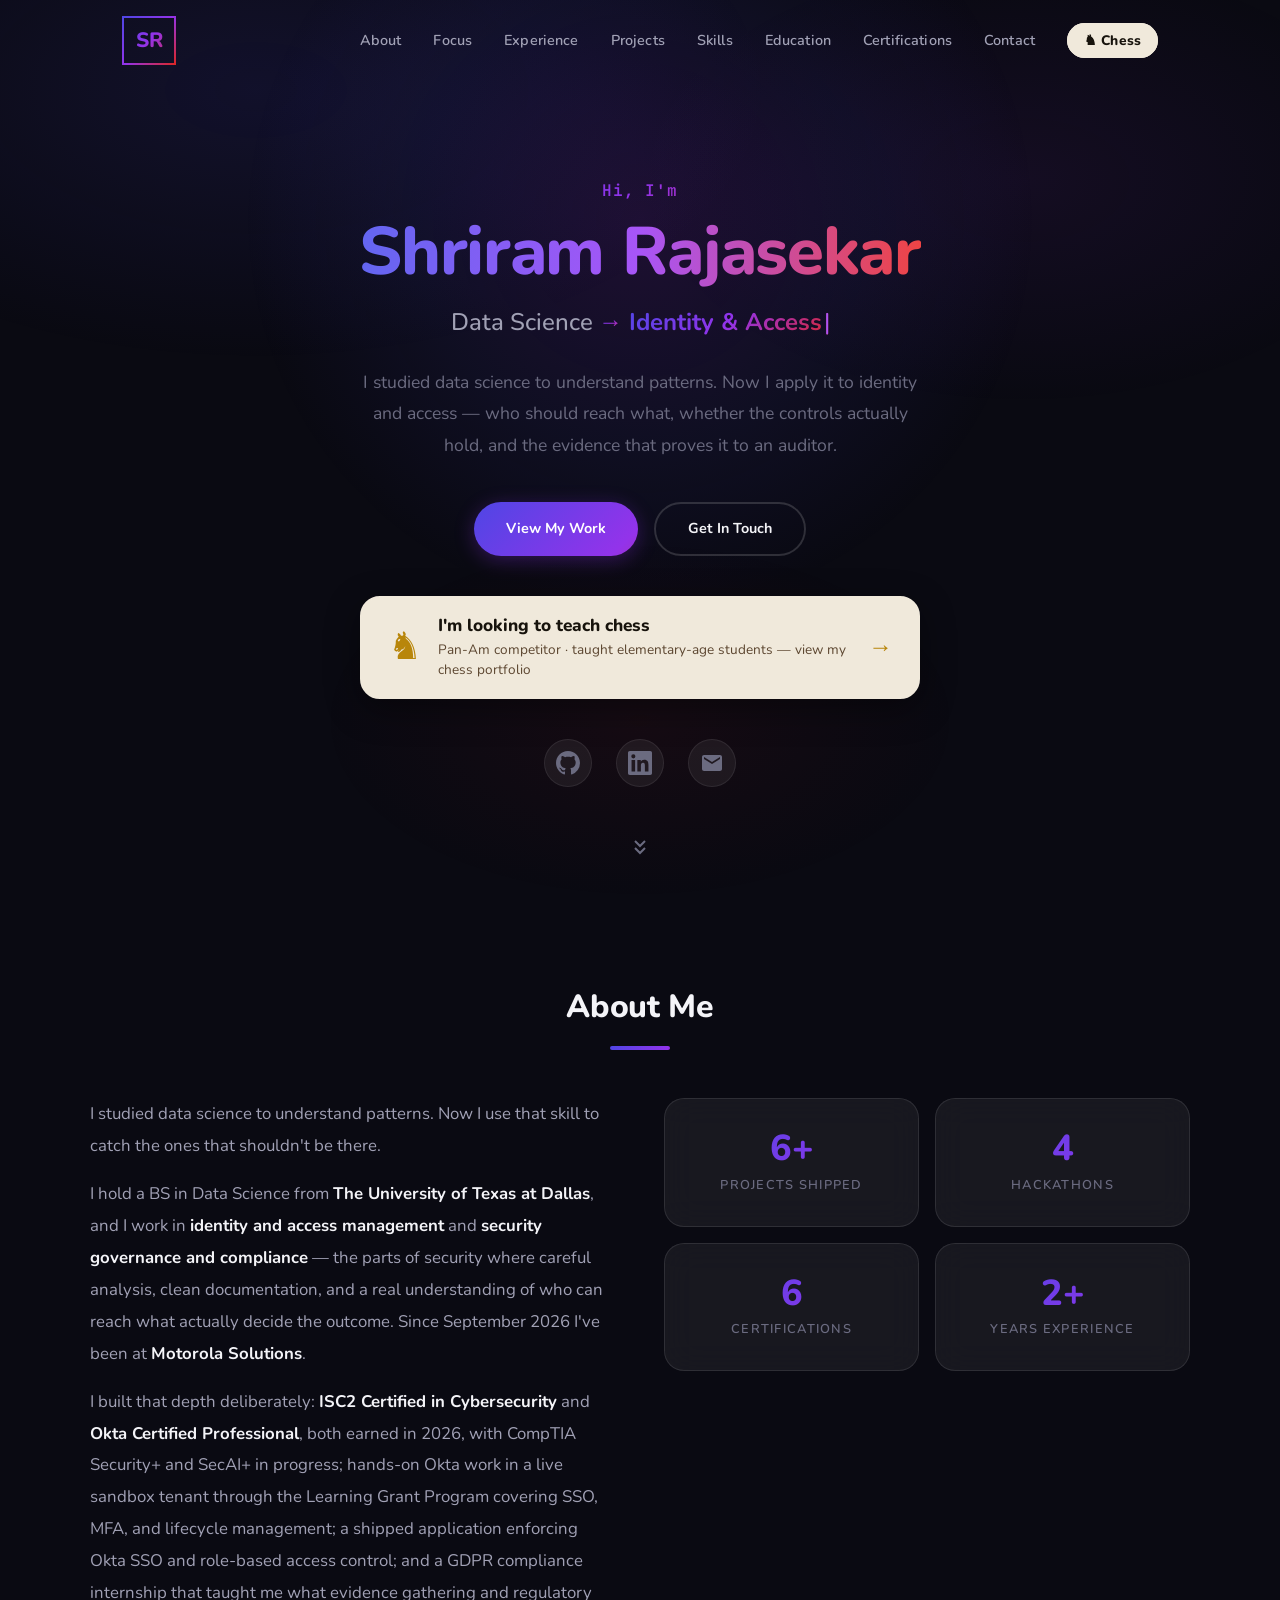
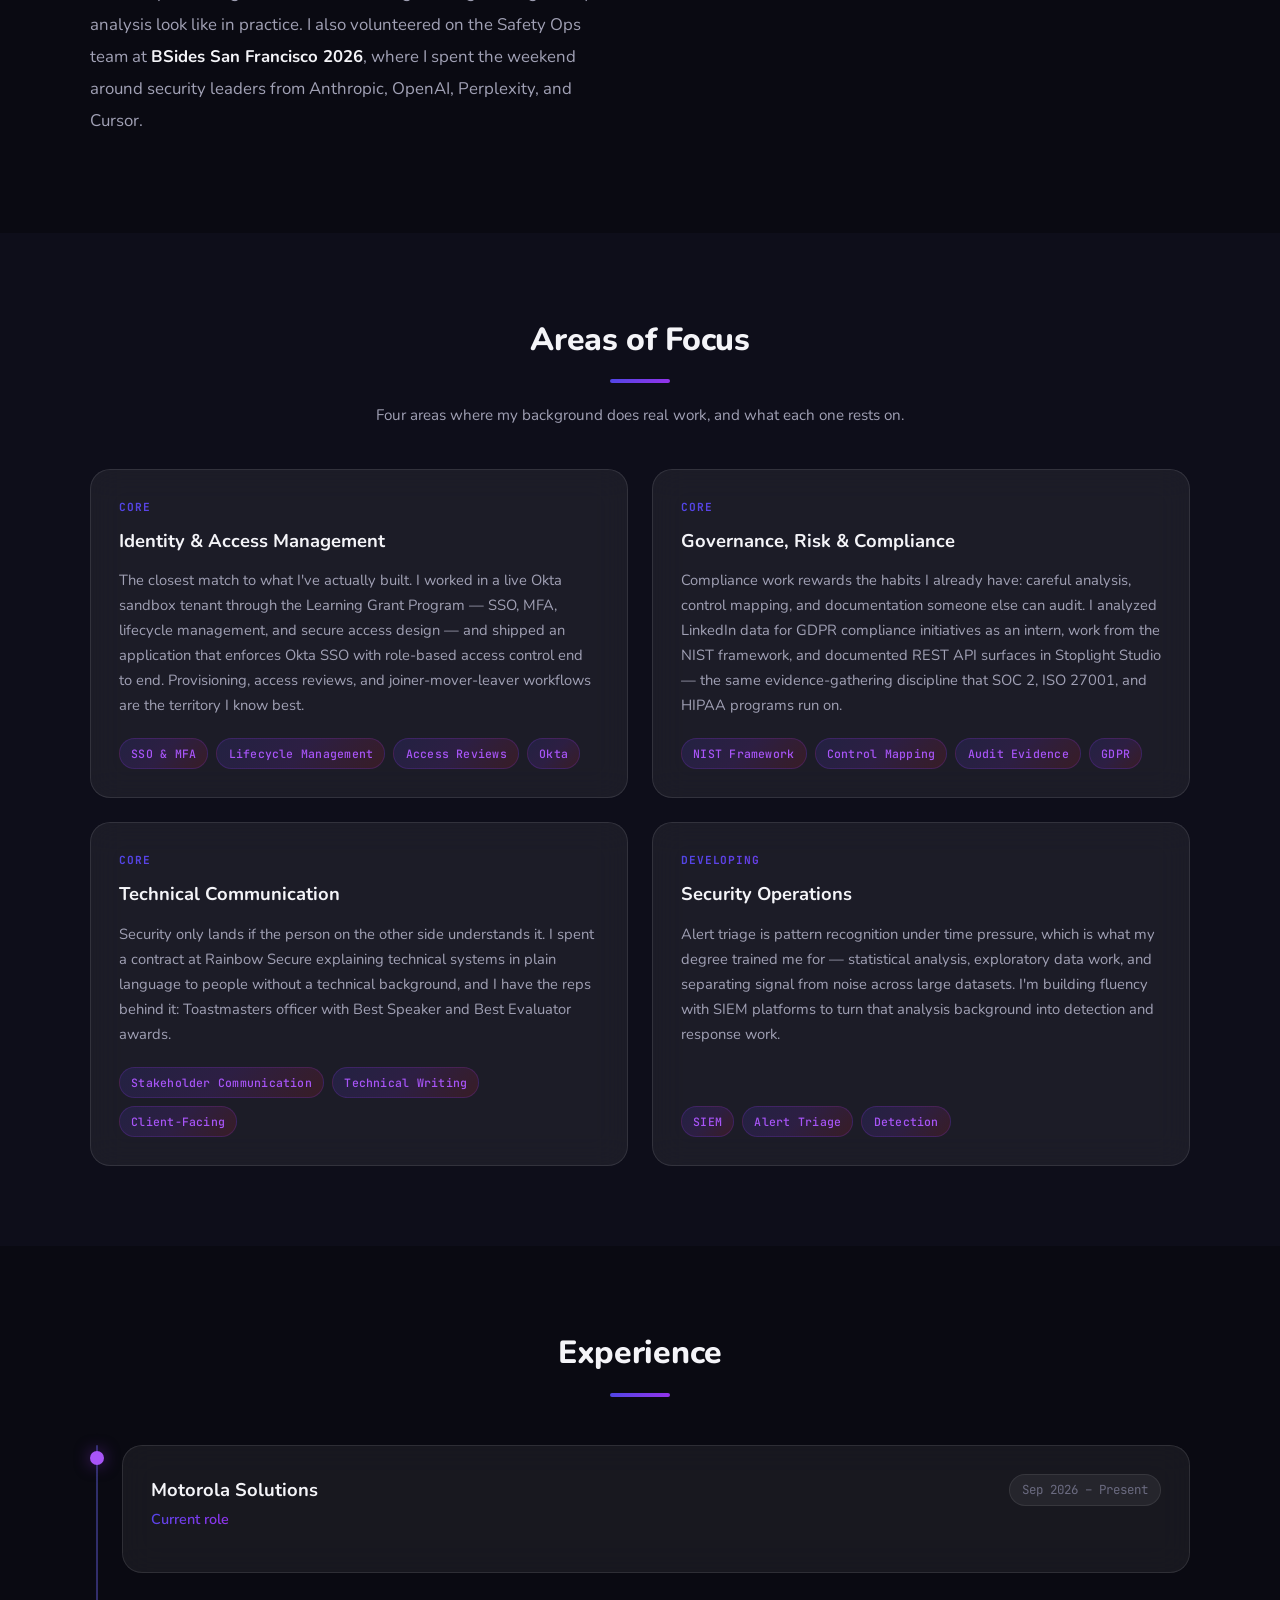
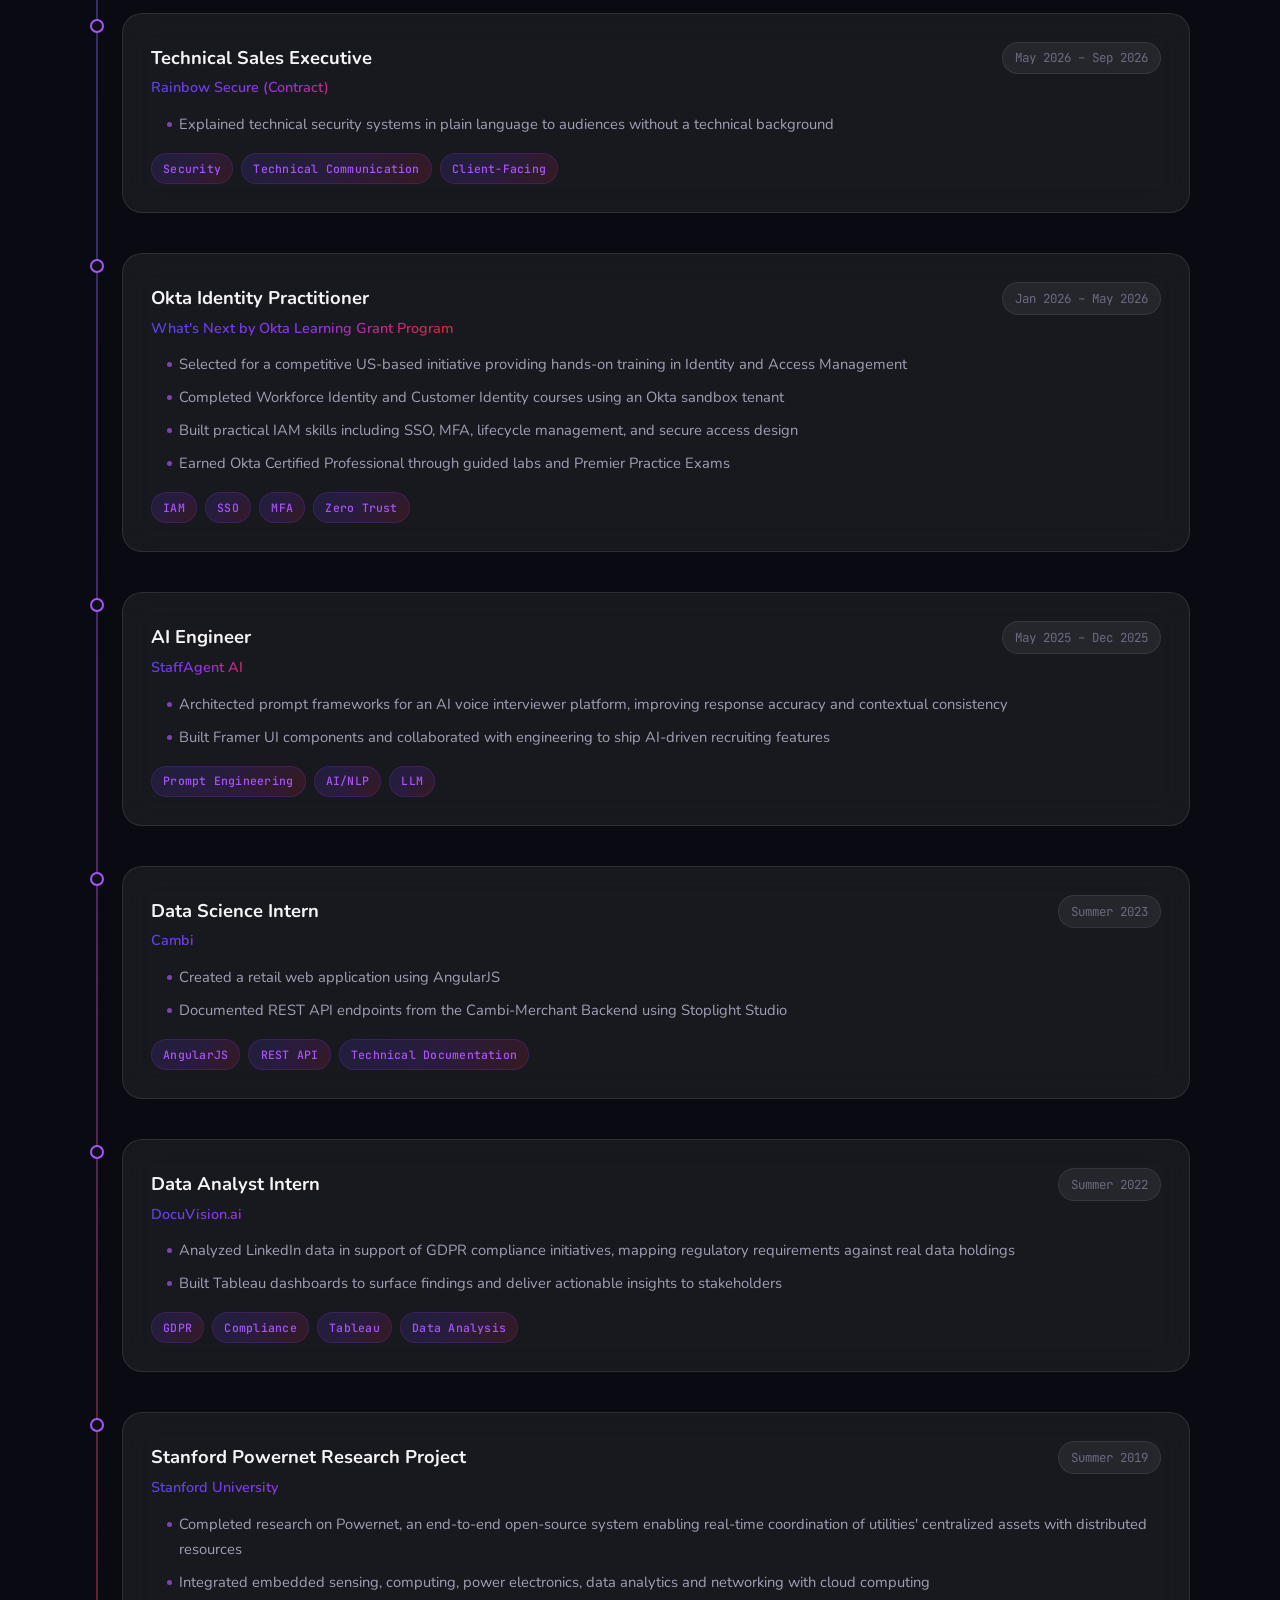
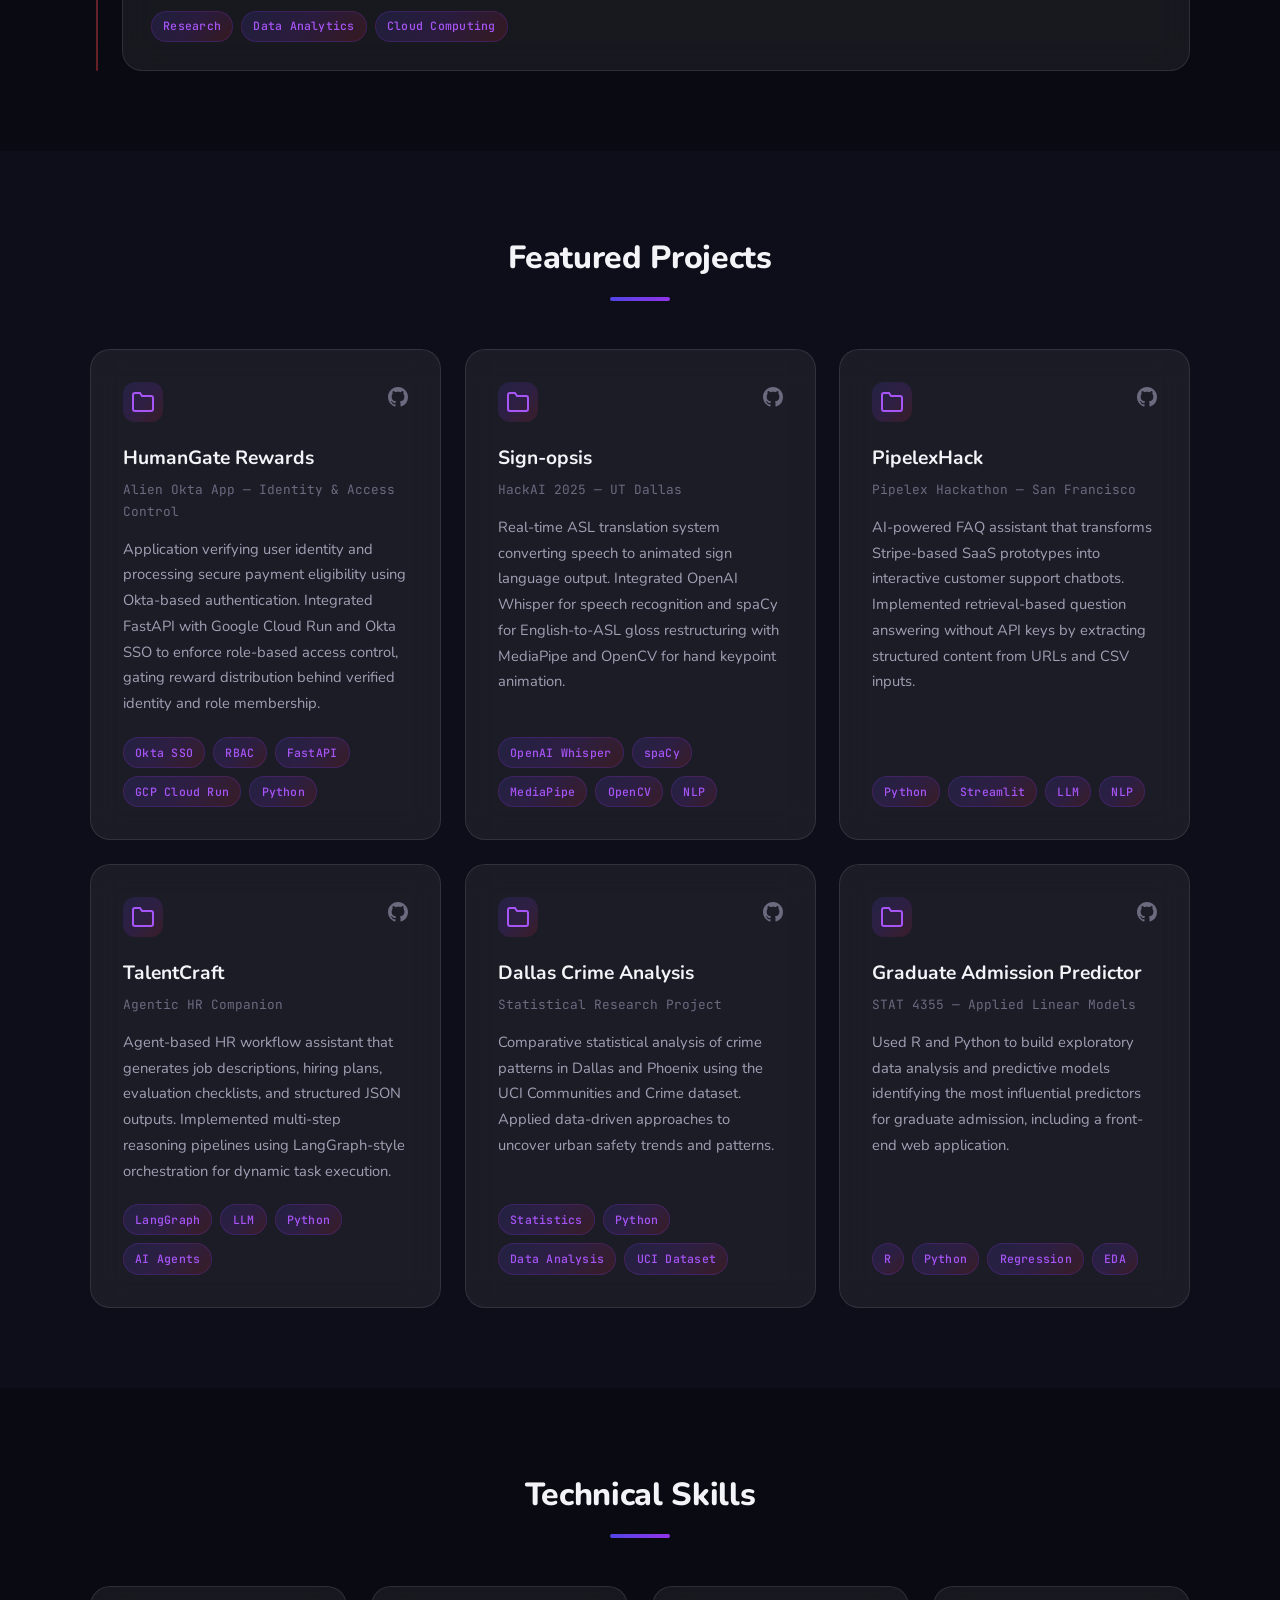
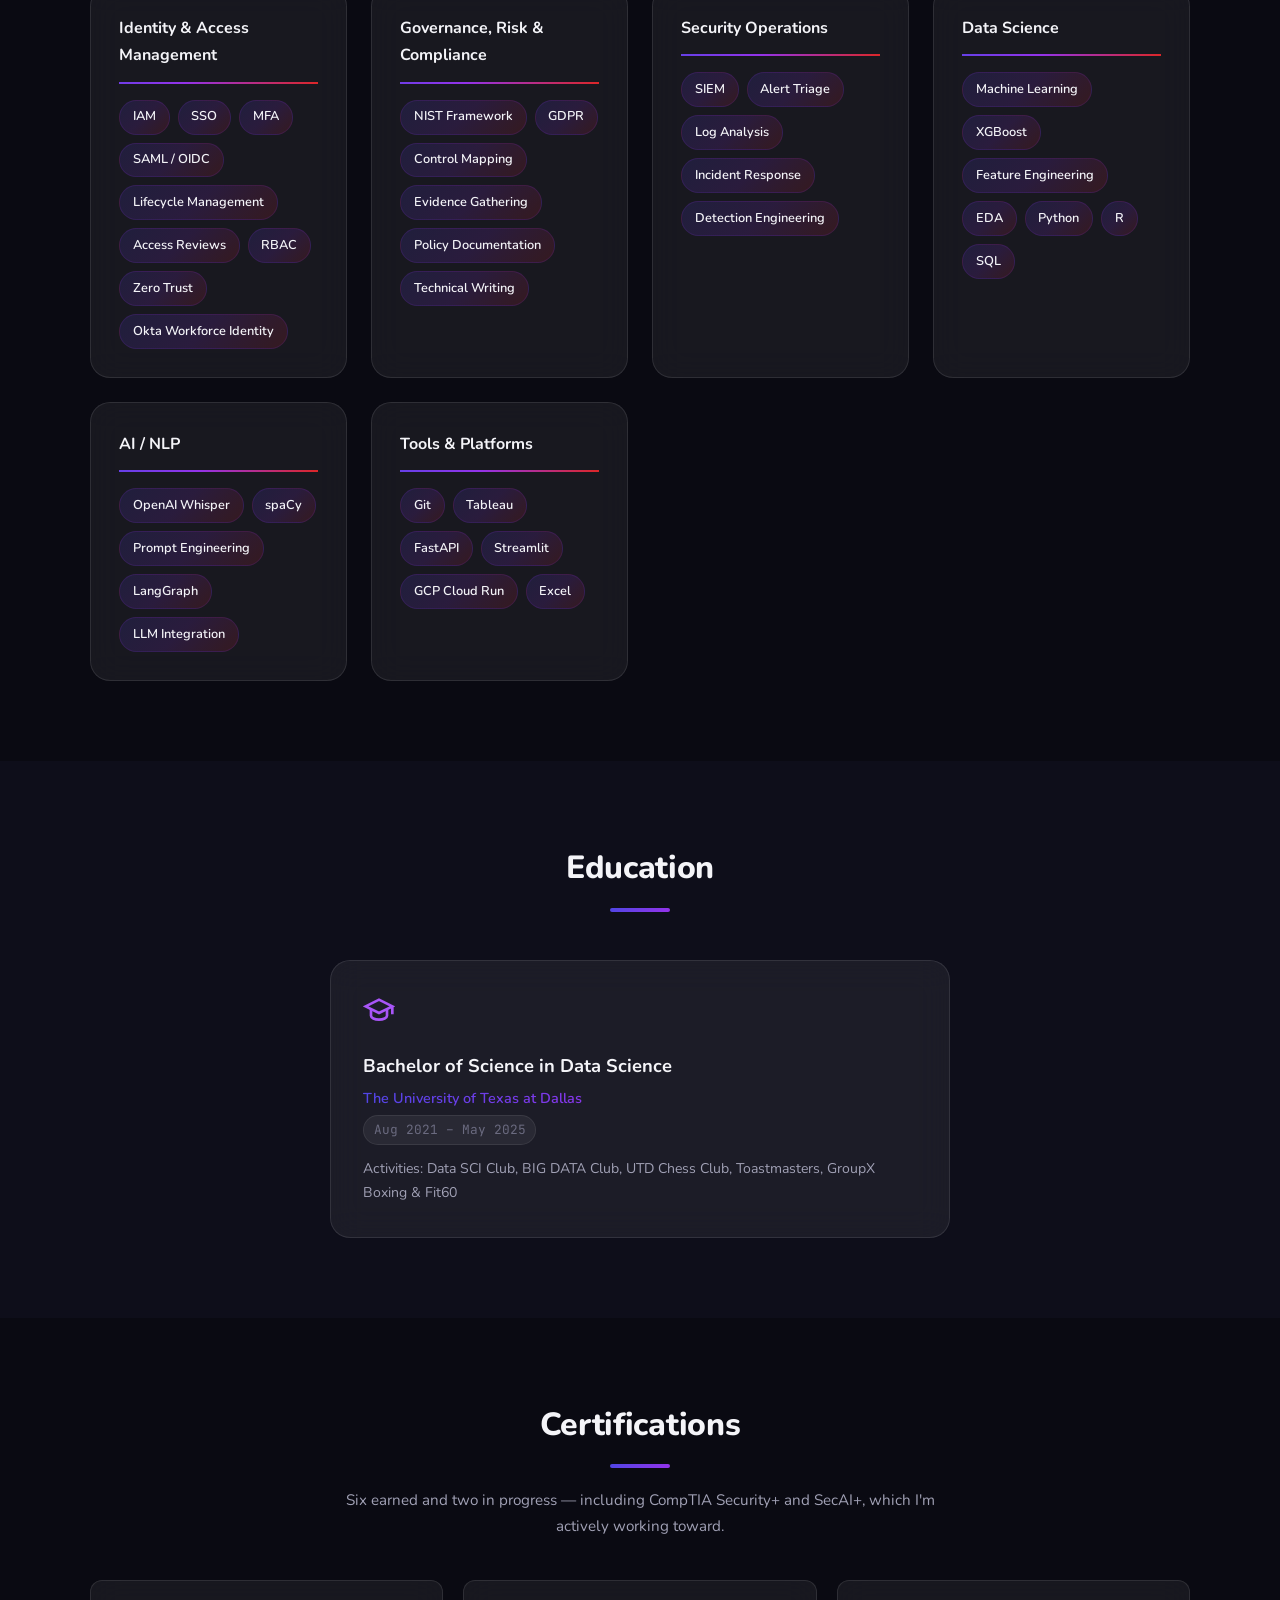
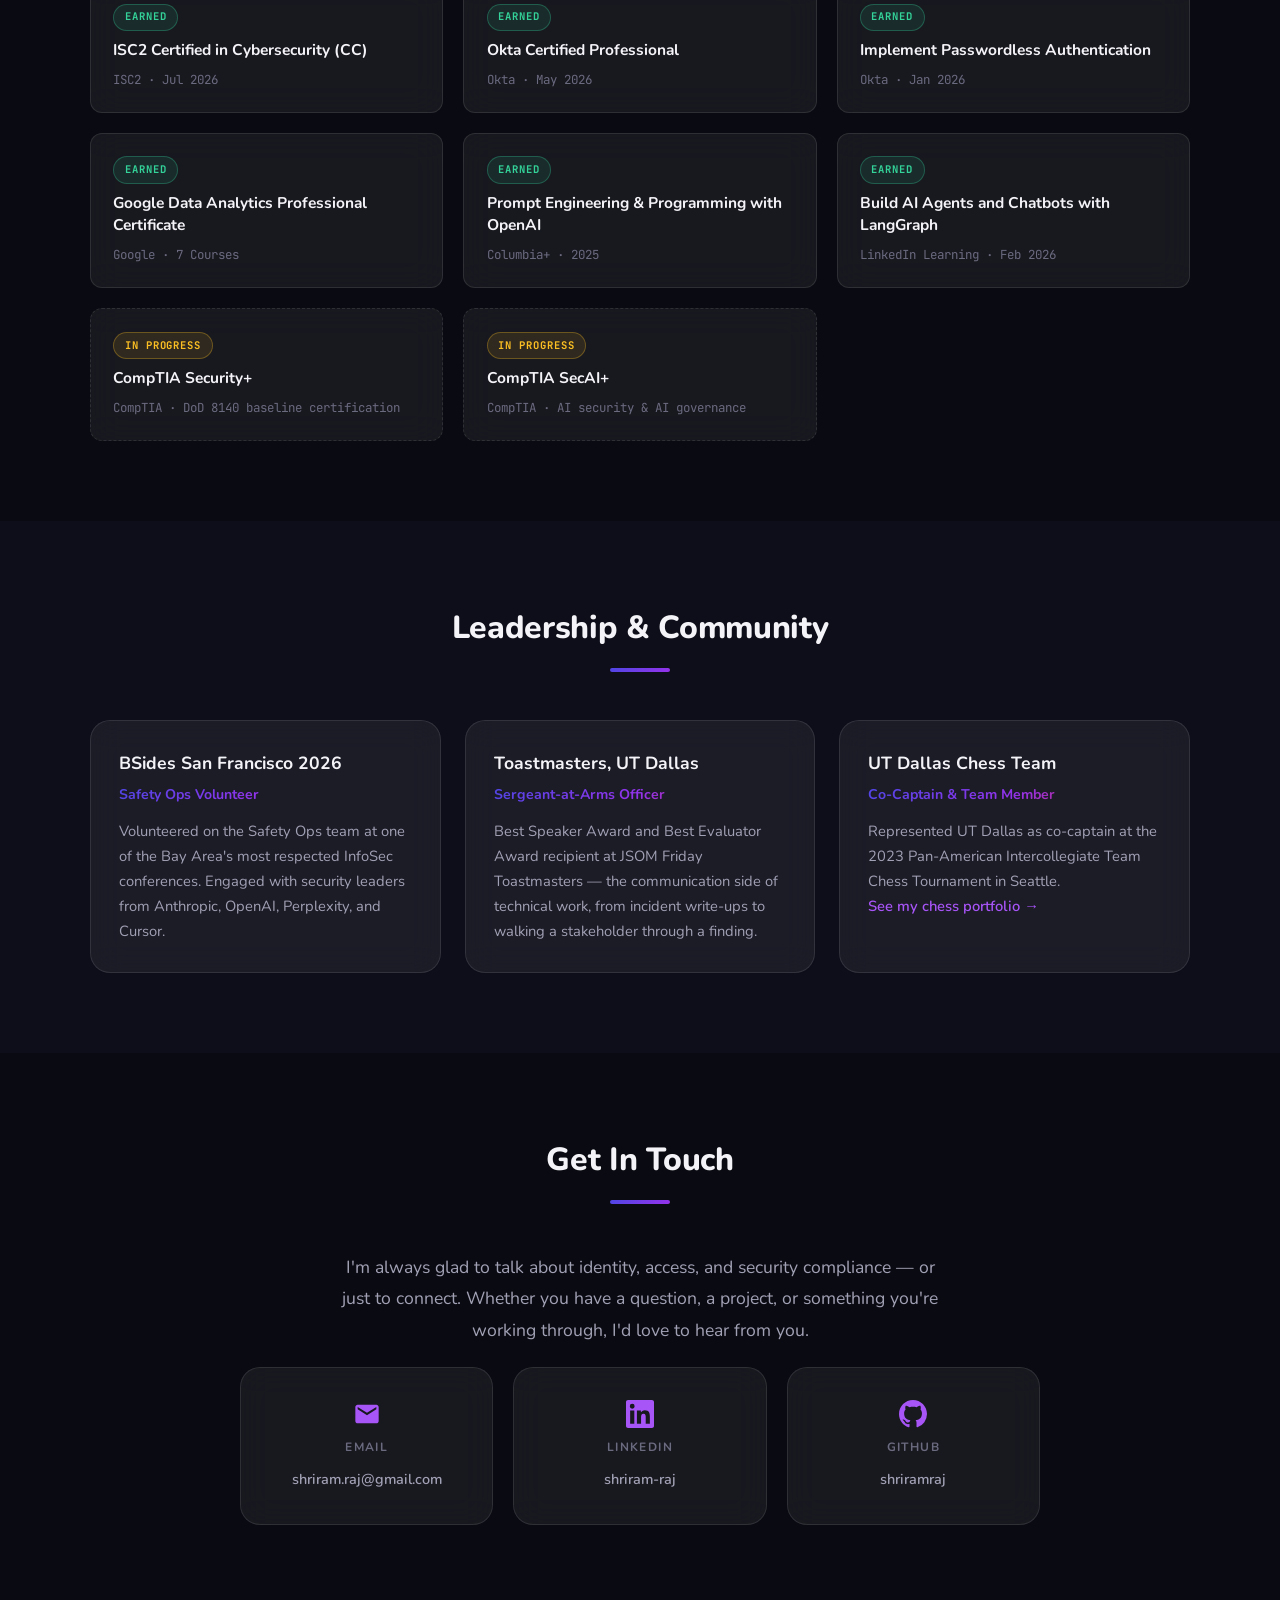
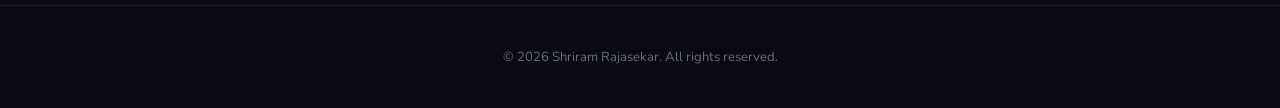
==== commit 7e55430e: "Update site from job search to current role Reflects the move into a current position and retires th" ====
--- a/index.html
+++ b/index.html
@@ -3,8 +3,8 @@
 <head>
   <meta charset="UTF-8">
   <meta name="viewport" content="width=device-width, initial-scale=1.0">
-  <title>Shriram Rajasekar | IAM & Security Analyst</title>
-  <meta name="description" content="Shriram Rajasekar - Data Science graduate specializing in identity and access management, security compliance, and security operations. Okta-trained with live tenant experience. Seeking IAM Analyst, GRC/Compliance Analyst, SOC Analyst, and security vendor support roles.">
+  <title>Shriram Rajasekar | Identity &amp; Security</title>
+  <meta name="description" content="Shriram Rajasekar - Data Science graduate working in identity and access management, security compliance, and security operations. ISC2 Certified in Cybersecurity and Okta Certified Professional.">
   <link rel="stylesheet" href="styles.css">
   <link rel="preconnect" href="https://fonts.googleapis.com">
   <link rel="preconnect" href="https://fonts.gstatic.com" crossorigin>
@@ -47,7 +47,7 @@
     <div class="hero-content">
       <p class="hero-greeting">Hi, I'm</p>
       <h1 class="hero-name"><span class="hero-name-gradient">Shriram Rajasekar</span></h1>
-      <h2 class="hero-tagline">Data Science <span class="accent">&rarr;</span> <span class="typed-target" id="typed">IAM Analyst</span></h2>
+      <h2 class="hero-tagline">Data Science <span class="accent">&rarr;</span> <span class="typed-target" id="typed">Identity &amp; Access</span></h2>
       <p class="hero-description">I studied data science to understand patterns. Now I apply it to identity and access &mdash; who should reach what, whether the controls actually hold, and the evidence that proves it to an auditor.</p>
       <div class="hero-cta">
         <a href="#projects" class="btn btn-primary">View My Work</a>
@@ -87,9 +87,8 @@
       <div class="about-content">
         <div class="about-text">
           <p>I studied data science to understand patterns. Now I use that skill to catch the ones that shouldn't be there.</p>
-          <p>I hold a BS in Data Science from <strong>The University of Texas at Dallas</strong>, and I'm focused on <strong>identity and access management</strong> and <strong>security governance and compliance</strong> &mdash; the parts of security where careful analysis, clean documentation, and a real understanding of who can reach what actually decide the outcome.</p>
-          <p>I'm building that depth deliberately: <strong>ISC2 Certified in Cybersecurity</strong> and <strong>Okta Certified Professional</strong>, both earned in 2026, with CompTIA Security+ and SecAI+ in progress; hands-on Okta work in a live sandbox tenant through the Learning Grant Program covering SSO, MFA, and lifecycle management; a shipped application enforcing Okta SSO and role-based access control; and a GDPR compliance internship that taught me what evidence gathering and regulatory analysis look like in practice. I also volunteered on the Safety Ops team at <strong>BSides San Francisco 2026</strong>, where I spent the weekend around security leaders from Anthropic, OpenAI, Perplexity, and Cursor.</p>
-          <p class="about-eligibility">U.S. citizen &middot; eligible for security clearance sponsorship</p>
+          <p>I hold a BS in Data Science from <strong>The University of Texas at Dallas</strong>, and I work in <strong>identity and access management</strong> and <strong>security governance and compliance</strong> &mdash; the parts of security where careful analysis, clean documentation, and a real understanding of who can reach what actually decide the outcome. Since September 2026 I've been at <strong>Motorola Solutions</strong>.</p>
+          <p>I built that depth deliberately: <strong>ISC2 Certified in Cybersecurity</strong> and <strong>Okta Certified Professional</strong>, both earned in 2026, with CompTIA Security+ and SecAI+ in progress; hands-on Okta work in a live sandbox tenant through the Learning Grant Program covering SSO, MFA, and lifecycle management; a shipped application enforcing Okta SSO and role-based access control; and a GDPR compliance internship that taught me what evidence gathering and regulatory analysis look like in practice. I also volunteered on the Safety Ops team at <strong>BSides San Francisco 2026</strong>, where I spent the weekend around security leaders from Anthropic, OpenAI, Perplexity, and Cursor.</p>
         </div>
         <div class="about-highlights">
           <div class="highlight-card">
@@ -116,53 +115,53 @@
   <!-- Focus Areas Section -->
   <section class="section section-alt" id="focus">
     <div class="container">
-      <h2 class="section-title">Where I'm Focused</h2>
-      <p class="section-intro">Four tracks where my background does real work &mdash; listed in the order I'm pursuing them, with the titles they hire under.</p>
+      <h2 class="section-title">Areas of Focus</h2>
+      <p class="section-intro">Four areas where my background does real work, and what each one rests on.</p>
       <div class="focus-grid">
 
         <div class="focus-card">
-          <span class="focus-label">Primary focus</span>
+          <span class="focus-label">Core</span>
           <h3>Identity &amp; Access Management</h3>
-          <p>The closest match to what I've actually built. I work in a live Okta sandbox tenant through the Learning Grant Program &mdash; SSO, MFA, lifecycle management, and secure access design &mdash; and I shipped an application that enforces Okta SSO with role-based access control end to end. Provisioning, access reviews, and joiner-mover-leaver workflows are the day-to-day I'm aiming at.</p>
+          <p>The closest match to what I've actually built. I worked in a live Okta sandbox tenant through the Learning Grant Program &mdash; SSO, MFA, lifecycle management, and secure access design &mdash; and shipped an application that enforces Okta SSO with role-based access control end to end. Provisioning, access reviews, and joiner-mover-leaver workflows are the territory I know best.</p>
           <div class="focus-titles">
-            <span class="tag">IAM Analyst</span>
-            <span class="tag">Identity Analyst</span>
-            <span class="tag">IAM Support Engineer</span>
-            <span class="tag">Okta Administrator</span>
+            <span class="tag">SSO &amp; MFA</span>
+            <span class="tag">Lifecycle Management</span>
+            <span class="tag">Access Reviews</span>
+            <span class="tag">Okta</span>
           </div>
         </div>
 
         <div class="focus-card">
-          <span class="focus-label">Primary focus</span>
+          <span class="focus-label">Core</span>
           <h3>Governance, Risk &amp; Compliance</h3>
           <p>Compliance work rewards the habits I already have: careful analysis, control mapping, and documentation someone else can audit. I analyzed LinkedIn data for GDPR compliance initiatives as an intern, work from the NIST framework, and documented REST API surfaces in Stoplight Studio &mdash; the same evidence-gathering discipline that SOC 2, ISO 27001, and HIPAA programs run on.</p>
           <div class="focus-titles">
-            <span class="tag">GRC Analyst</span>
-            <span class="tag">Compliance Analyst</span>
-            <span class="tag">Risk &amp; Compliance Associate</span>
-            <span class="tag">Security Analyst</span>
+            <span class="tag">NIST Framework</span>
+            <span class="tag">Control Mapping</span>
+            <span class="tag">Audit Evidence</span>
+            <span class="tag">GDPR</span>
           </div>
         </div>
 
         <div class="focus-card">
-          <span class="focus-label">Strong fit</span>
-          <h3>Security Vendor Support</h3>
-          <p>Identity and security vendors need people who can debug a real integration and then explain it clearly to the customer who filed the ticket. I have the product depth from Okta coursework and hands-on builds, plus the communication side: Toastmasters officer with Best Speaker and Best Evaluator awards.</p>
+          <span class="focus-label">Core</span>
+          <h3>Technical Communication</h3>
+          <p>Security only lands if the person on the other side understands it. I spent a contract at Rainbow Secure explaining technical systems in plain language to people without a technical background, and I have the reps behind it: Toastmasters officer with Best Speaker and Best Evaluator awards.</p>
           <div class="focus-titles">
-            <span class="tag">Technical Support Engineer</span>
-            <span class="tag">Solutions Support</span>
-            <span class="tag">Technical Account Associate</span>
+            <span class="tag">Stakeholder Communication</span>
+            <span class="tag">Technical Writing</span>
+            <span class="tag">Client-Facing</span>
           </div>
         </div>
 
         <div class="focus-card">
-          <span class="focus-label">Actively building</span>
+          <span class="focus-label">Developing</span>
           <h3>Security Operations</h3>
           <p>Alert triage is pattern recognition under time pressure, which is what my degree trained me for &mdash; statistical analysis, exploratory data work, and separating signal from noise across large datasets. I'm building fluency with SIEM platforms to turn that analysis background into detection and response work.</p>
           <div class="focus-titles">
-            <span class="tag">SOC Analyst (Tier 1)</span>
-            <span class="tag">Security Analyst, MSSP</span>
-            <span class="tag">Detection Analyst</span>
+            <span class="tag">SIEM</span>
+            <span class="tag">Alert Triage</span>
+            <span class="tag">Detection</span>
           </div>
         </div>
 
@@ -175,6 +174,40 @@
     <div class="container">
       <h2 class="section-title">Experience</h2>
       <div class="timeline">
+
+        <div class="timeline-item">
+          <div class="timeline-marker"></div>
+          <div class="timeline-content">
+            <div class="timeline-header">
+              <div>
+                <h3>Motorola Solutions</h3>
+                <p class="timeline-company">Current role</p>
+              </div>
+              <span class="timeline-date">Sep 2026 &ndash; Present</span>
+            </div>
+          </div>
+        </div>
+
+        <div class="timeline-item">
+          <div class="timeline-marker"></div>
+          <div class="timeline-content">
+            <div class="timeline-header">
+              <div>
+                <h3>Technical Sales Executive</h3>
+                <p class="timeline-company">Rainbow Secure (Contract)</p>
+              </div>
+              <span class="timeline-date">May 2026 &ndash; Sep 2026</span>
+            </div>
+            <ul class="timeline-details">
+              <li>Explained technical security systems in plain language to audiences without a technical background</li>
+            </ul>
+            <div class="timeline-tags">
+              <span class="tag">Security</span>
+              <span class="tag">Technical Communication</span>
+              <span class="tag">Client-Facing</span>
+            </div>
+          </div>
+        </div>
 
         <div class="timeline-item">
           <div class="timeline-marker"></div>
@@ -184,13 +217,13 @@
                 <h3>Okta Identity Practitioner</h3>
                 <p class="timeline-company">What's Next by Okta Learning Grant Program</p>
               </div>
-              <span class="timeline-date">Jan 2026 &ndash; Present</span>
+              <span class="timeline-date">Jan 2026 &ndash; May 2026</span>
             </div>
             <ul class="timeline-details">
               <li>Selected for a competitive US-based initiative providing hands-on training in Identity and Access Management</li>
-              <li>Completing Workforce Identity and Customer Identity courses using an Okta sandbox tenant</li>
-              <li>Building practical IAM skills including SSO, MFA, lifecycle management, and secure access design</li>
-              <li>Earned Okta Certified Professional through guided labs and Premier Practice Exams; currently working toward CompTIA Security+ and SecAI+</li>
+              <li>Completed Workforce Identity and Customer Identity courses using an Okta sandbox tenant</li>
+              <li>Built practical IAM skills including SSO, MFA, lifecycle management, and secure access design</li>
+              <li>Earned Okta Certified Professional through guided labs and Premier Practice Exams</li>
             </ul>
             <div class="timeline-tags">
               <span class="tag">IAM</span>
@@ -522,7 +555,7 @@
   <section class="section" id="certifications">
     <div class="container">
       <h2 class="section-title">Certifications</h2>
-      <p class="section-intro">Six earned and three in progress &mdash; including CompTIA Security+ and SecAI+, which I'm actively working toward.</p>
+      <p class="section-intro">Six earned and two in progress &mdash; including CompTIA Security+ and SecAI+, which I'm actively working toward.</p>
       <div class="cert-grid">
 
         <div class="cert-card">
@@ -573,12 +606,6 @@
           <p class="cert-issuer">CompTIA &middot; AI security &amp; AI governance</p>
         </div>
 
-        <div class="cert-card cert-card--progress">
-          <span class="cert-status cert-status--progress">In Progress</span>
-          <h3 class="cert-name">Okta Identity Practitioner Track</h3>
-          <p class="cert-issuer">What's Next by Okta Learning Grant &middot; 2026</p>
-        </div>
-
       </div>
     </div>
   </section>
@@ -615,8 +642,7 @@
   <section class="section" id="contact">
     <div class="container">
       <h2 class="section-title">Get In Touch</h2>
-      <p class="contact-text">I'm seeking entry-level roles in <strong>identity and access management</strong>, <strong>security compliance</strong>, and <strong>security operations</strong> &mdash; and I'm a U.S. citizen, so clearance-sponsored positions are open to me. Whether you have a role in mind or just want to connect, I'd love to hear from you.</p>
-      <p class="contact-titles">Titles I apply under: IAM Analyst &middot; Identity Analyst &middot; Okta Administrator &middot; GRC Analyst &middot; Compliance Analyst &middot; Security Analyst &middot; SOC Analyst &middot; Technical Support Engineer</p>
+      <p class="contact-text">I'm always glad to talk about identity, access, and security compliance &mdash; or just to connect. Whether you have a question, a project, or something you're working through, I'd love to hear from you.</p>
       <div class="contact-links">
         <a href="https://mail.google.com/mail/?view=cm&amp;fs=1&amp;to=shriram.raj@gmail.com" target="_blank" rel="noopener noreferrer" class="contact-card">
           <svg viewBox="0 0 24 24" fill="currentColor" width="28" height="28"><path d="M20 4H4c-1.1 0-2 .9-2 2v12c0 1.1.9 2 2 2h16c1.1 0 2-.9 2-2V6c0-1.1-.9-2-2-2zm0 4l-8 5-8-5V6l8 5 8-5v2z"/></svg>
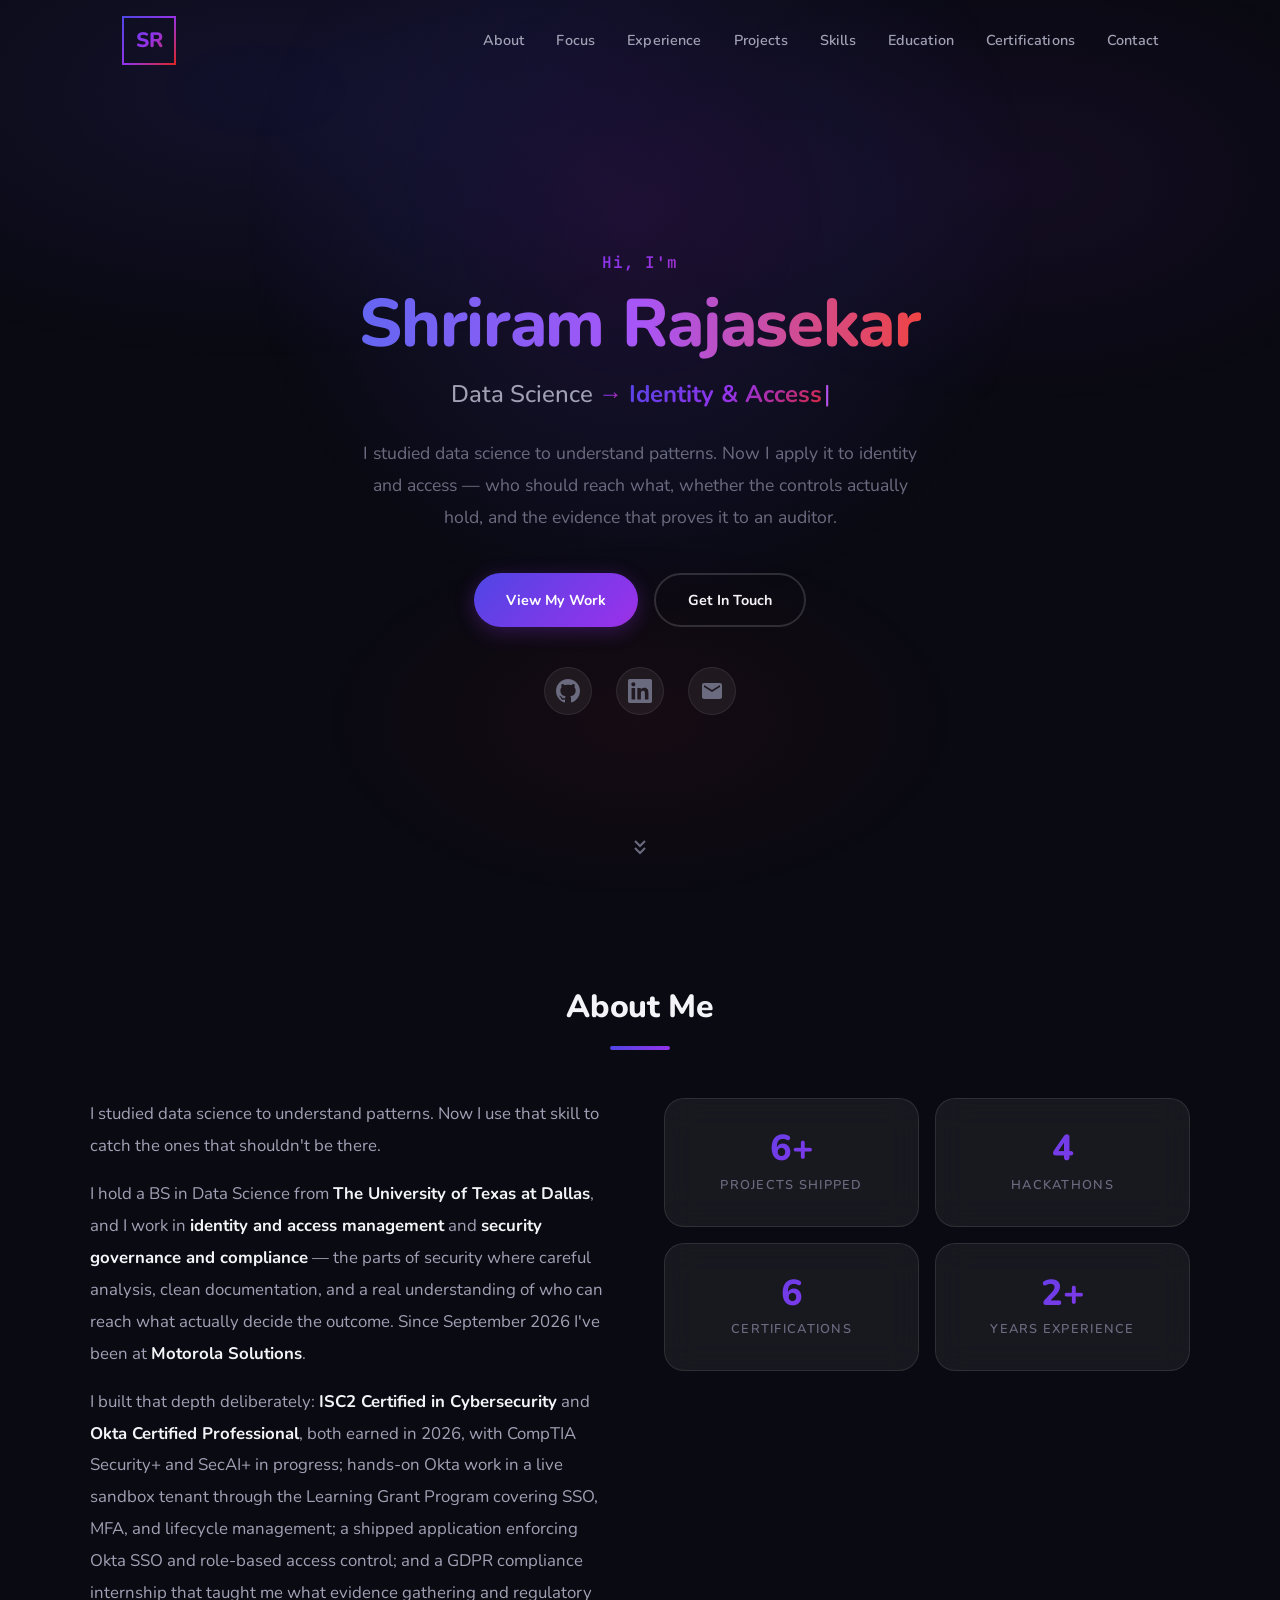
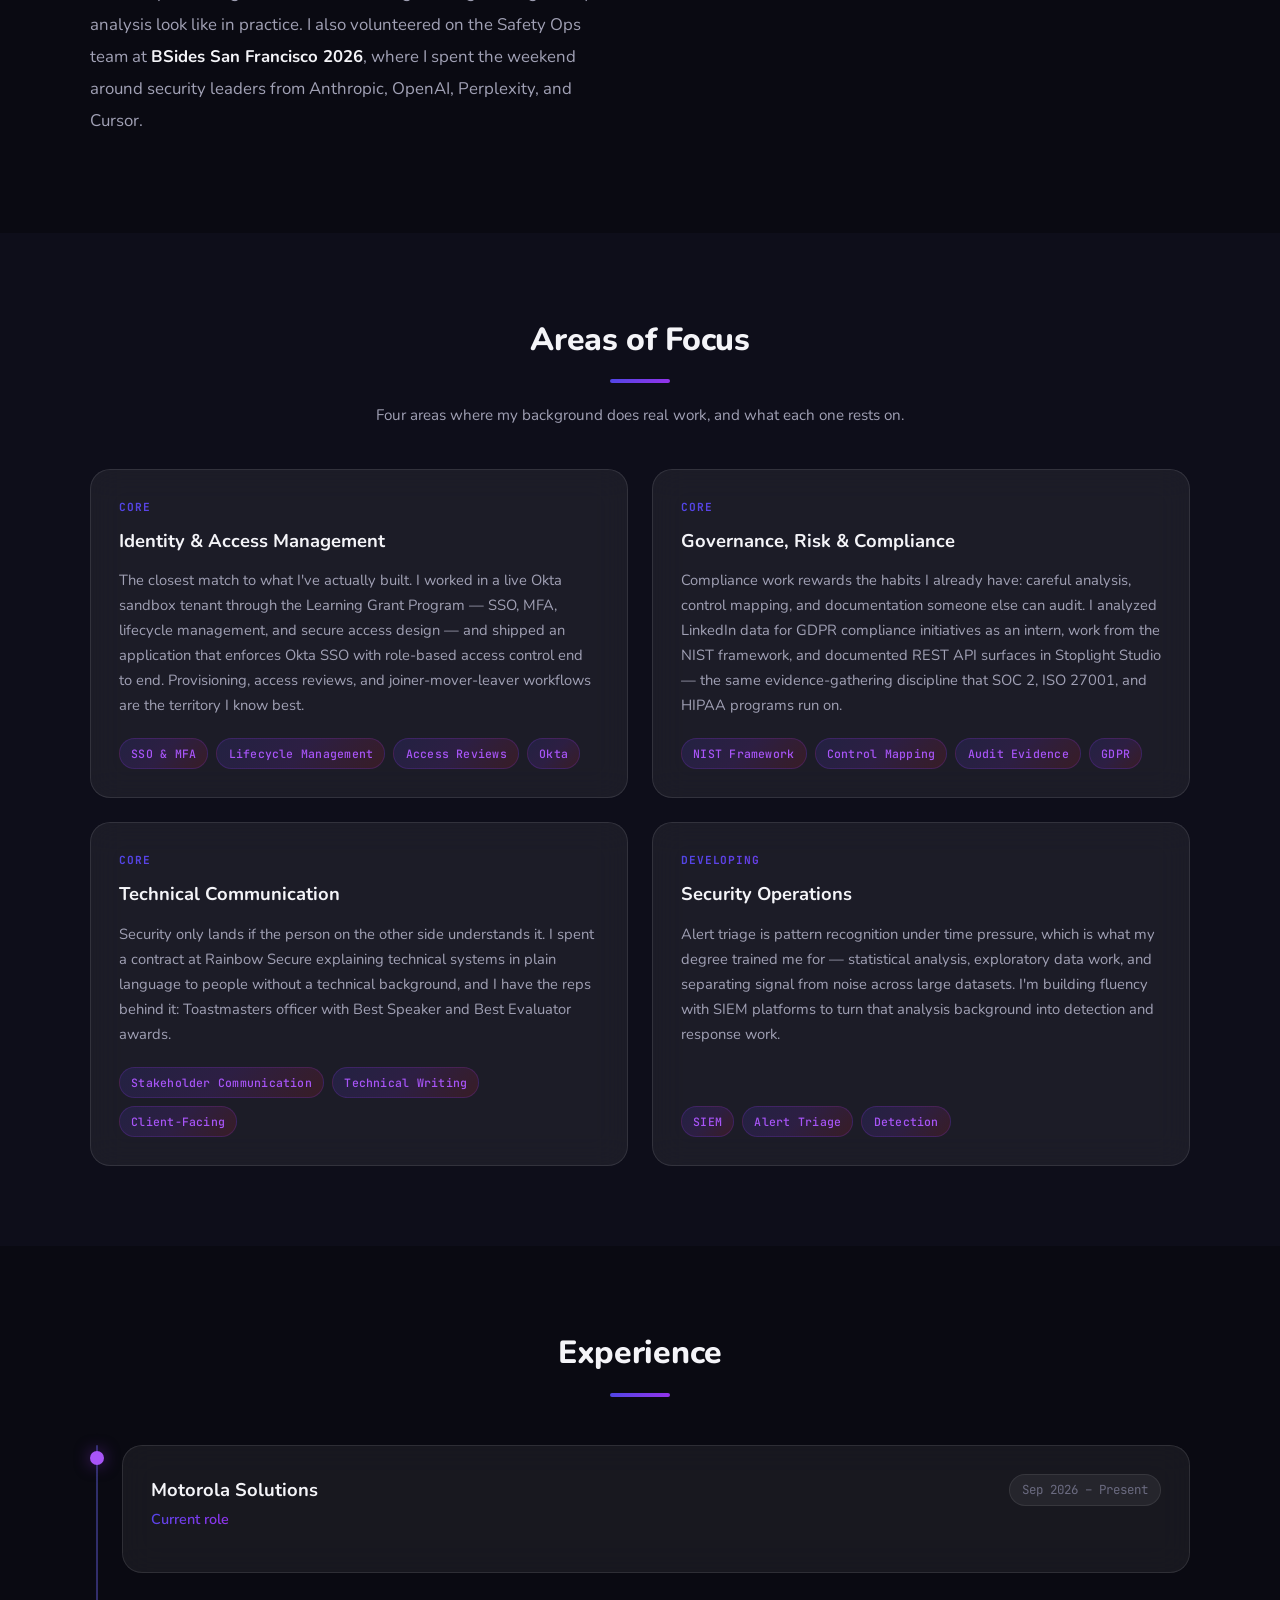
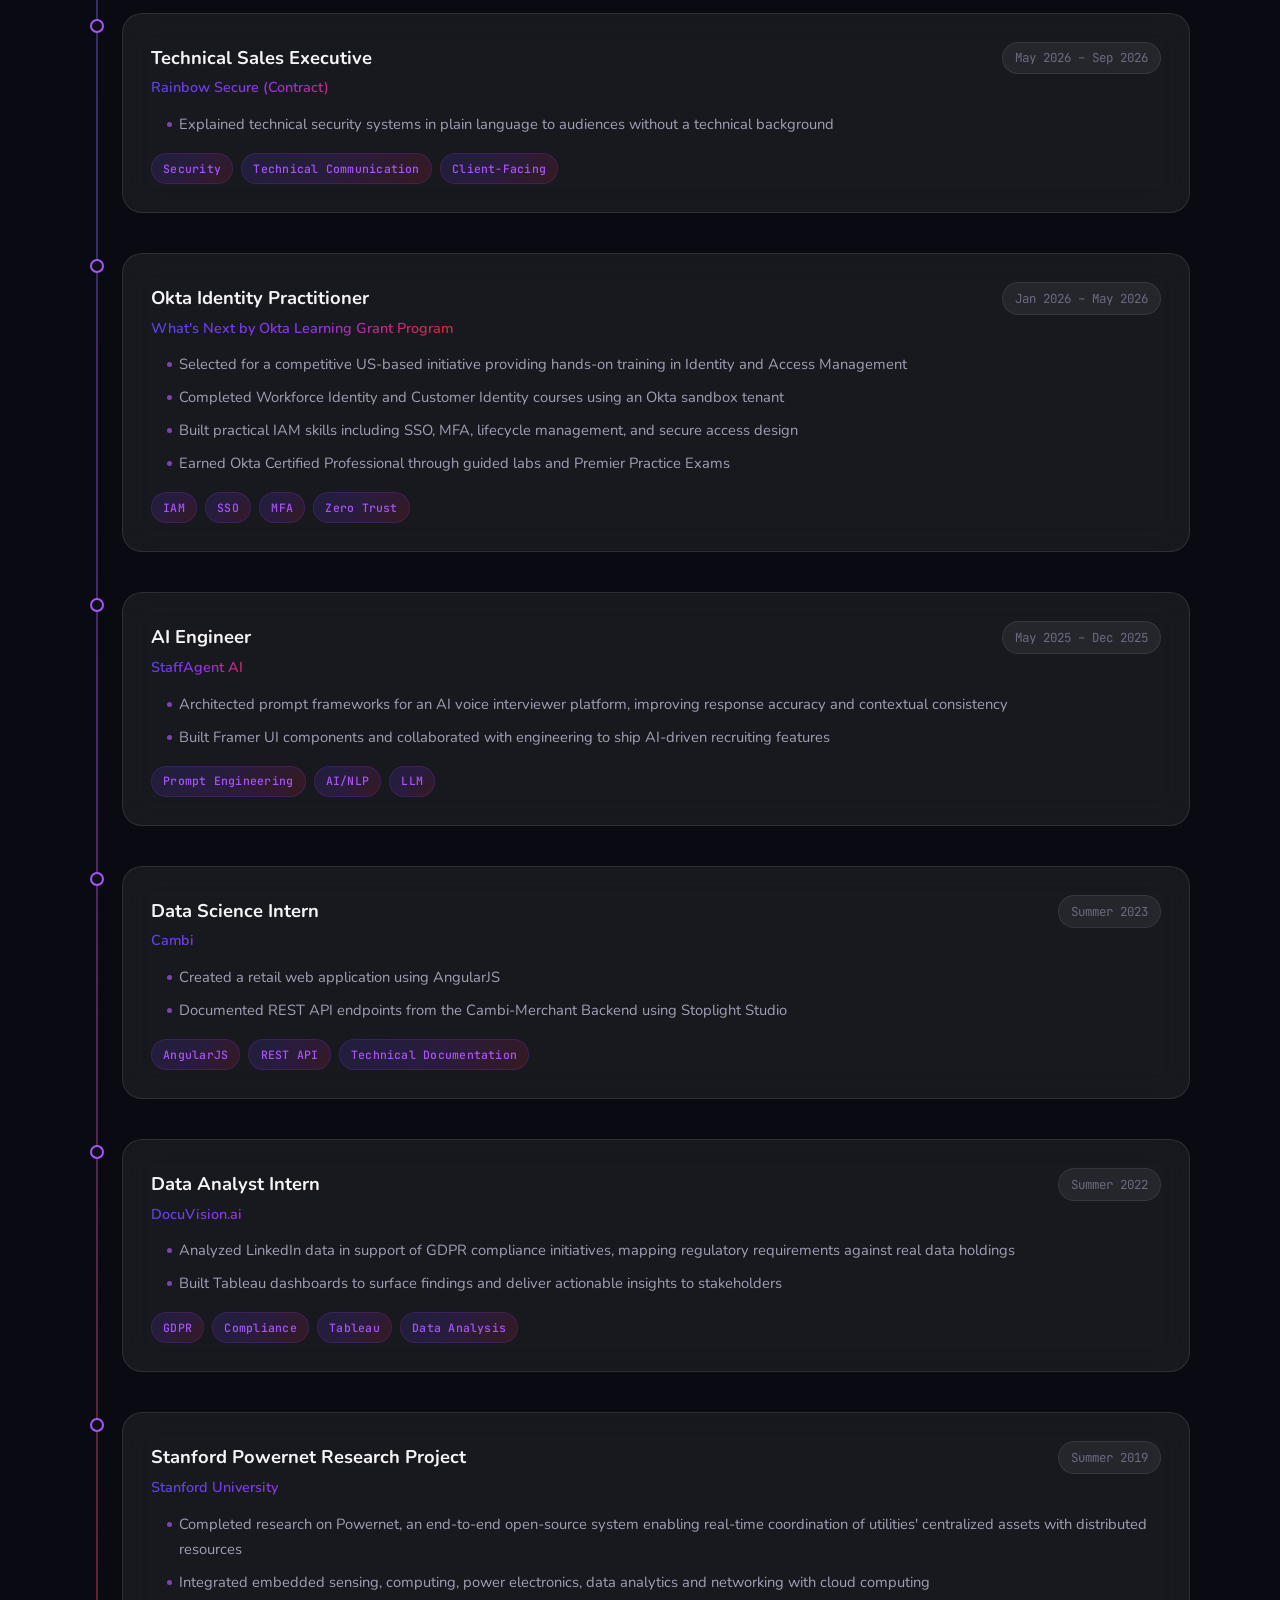
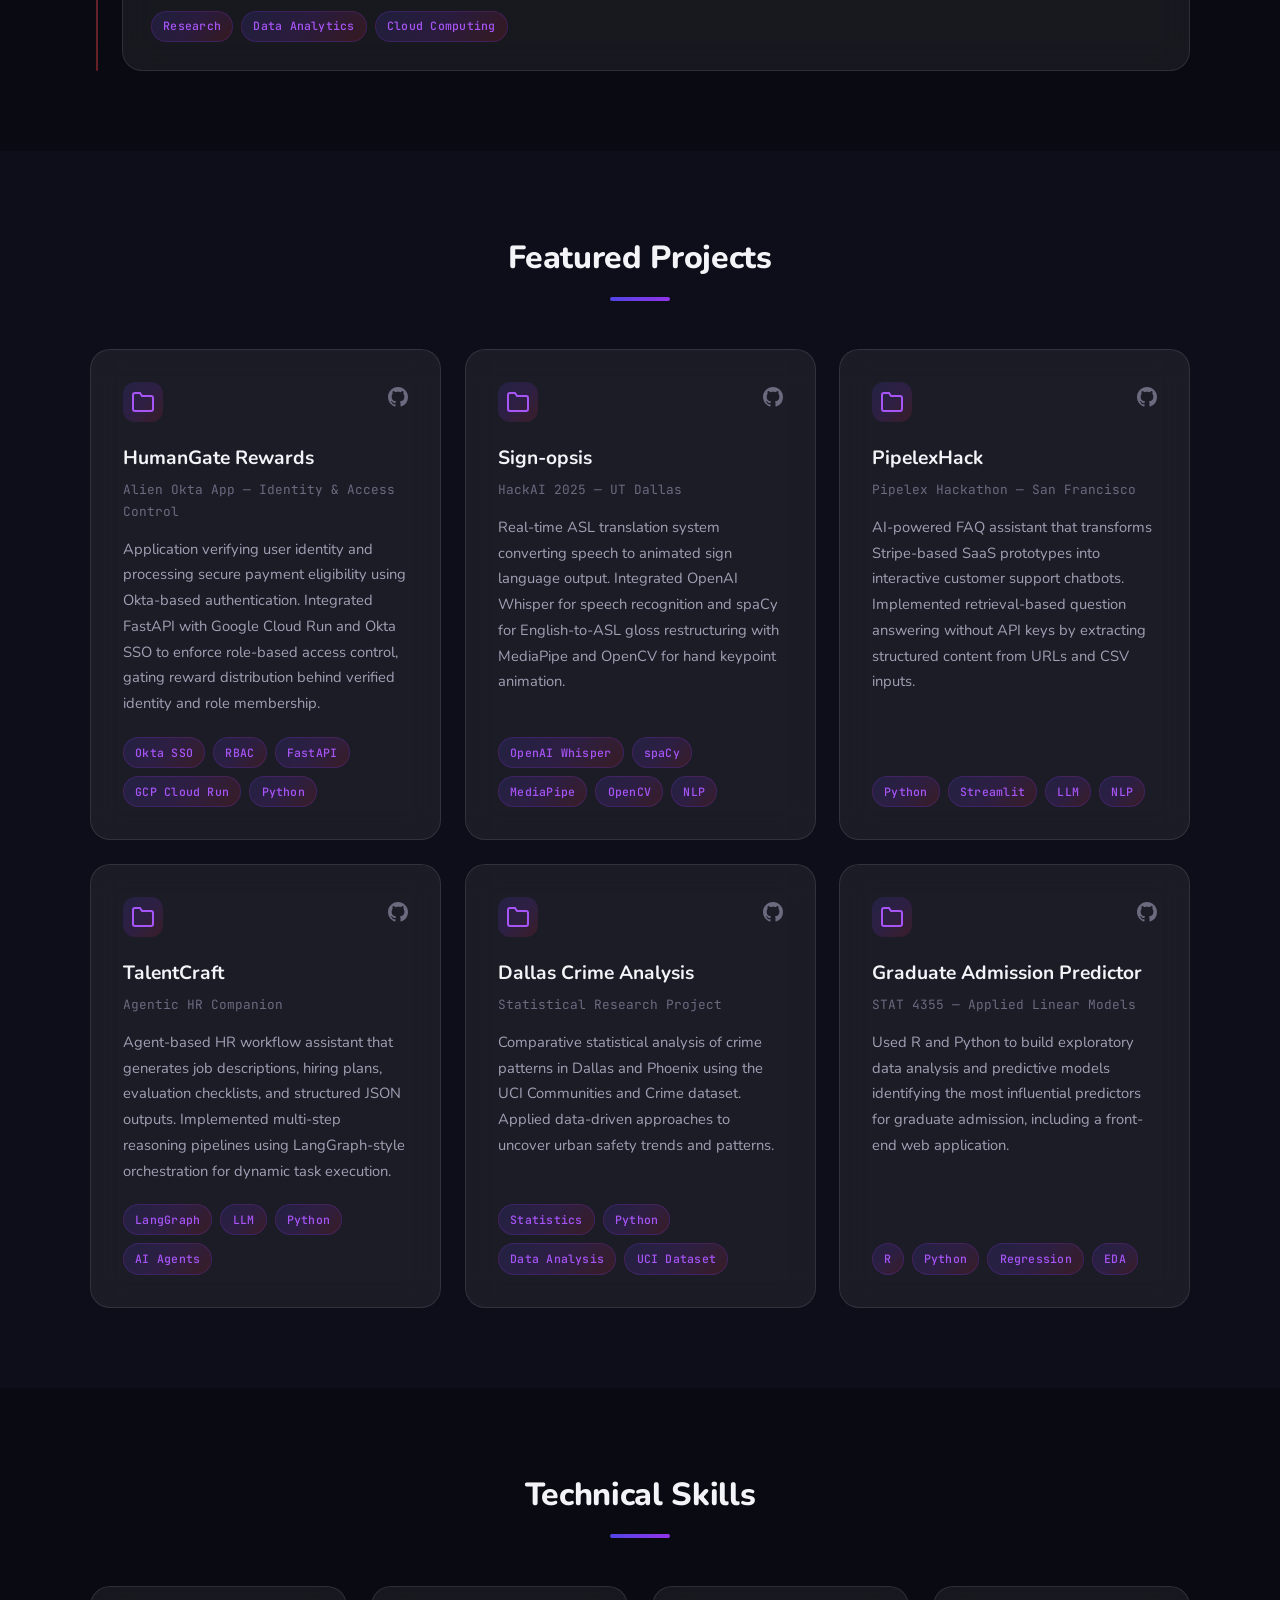
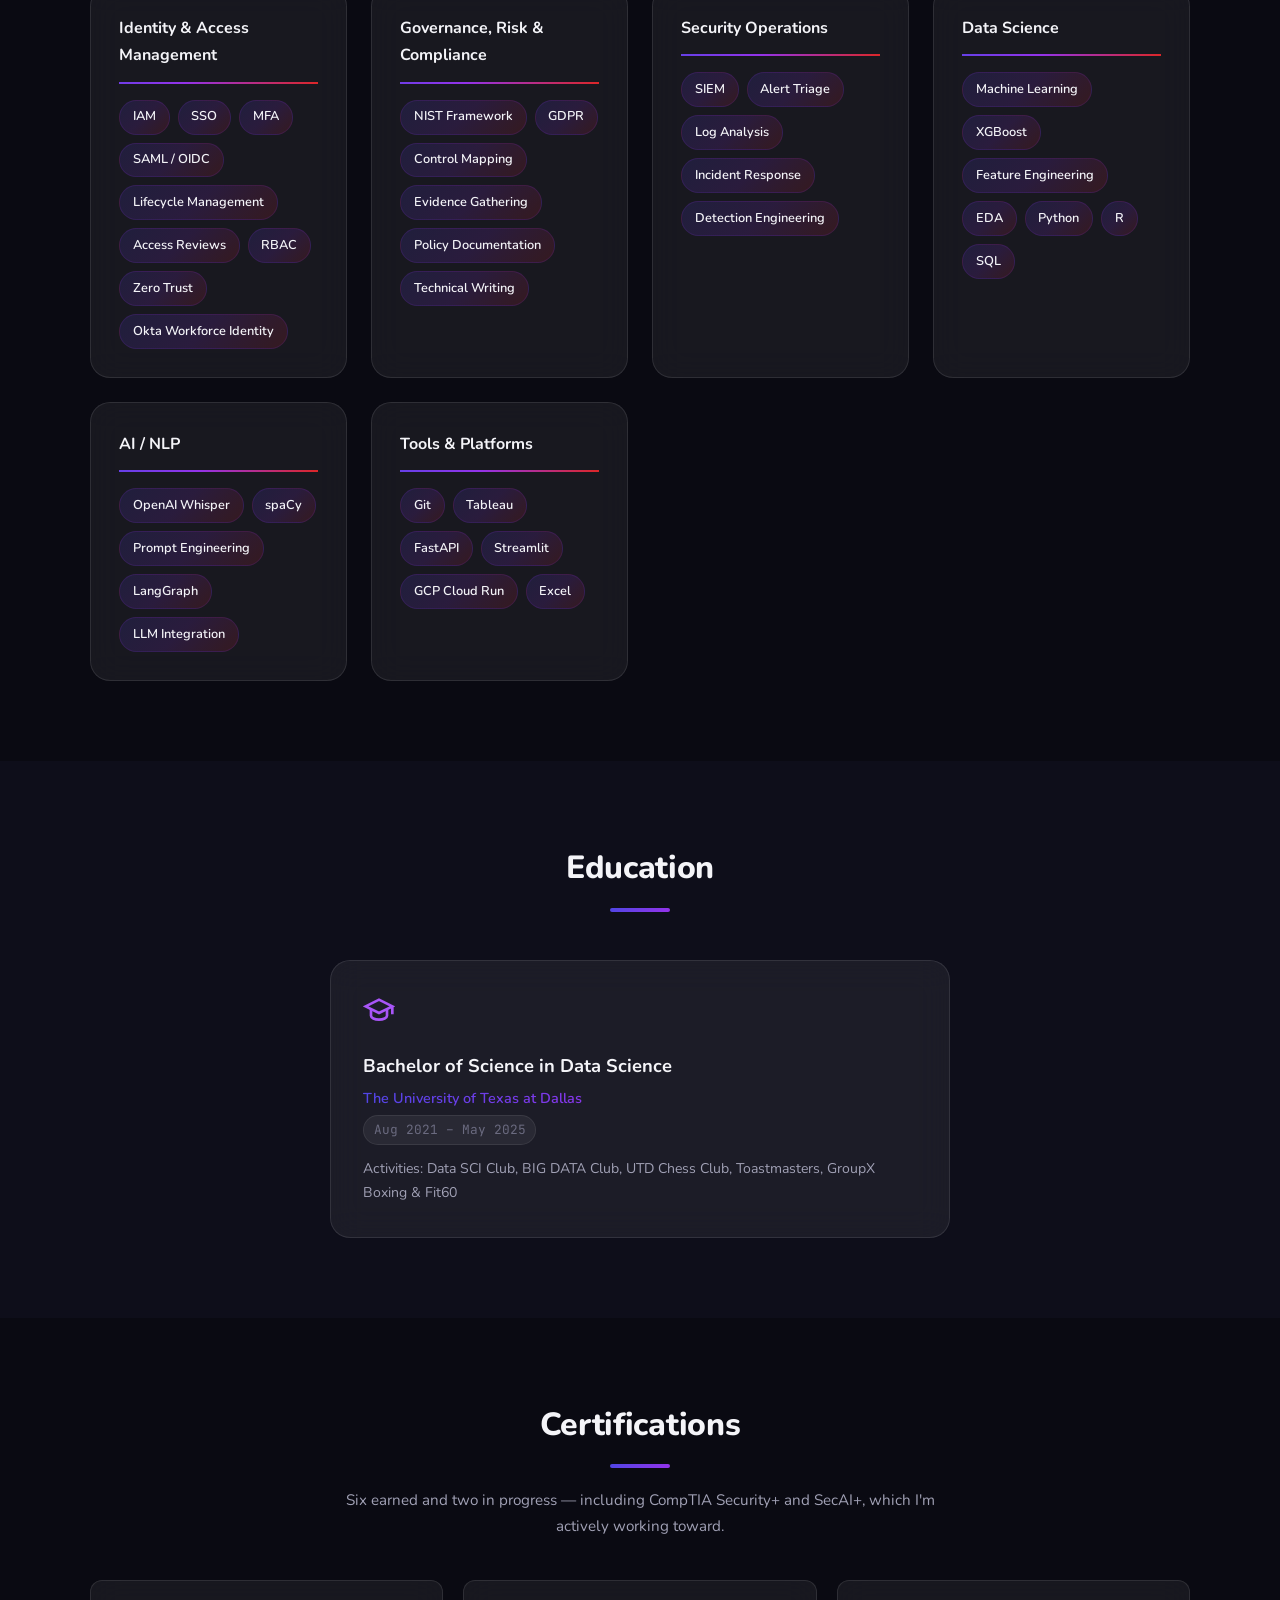
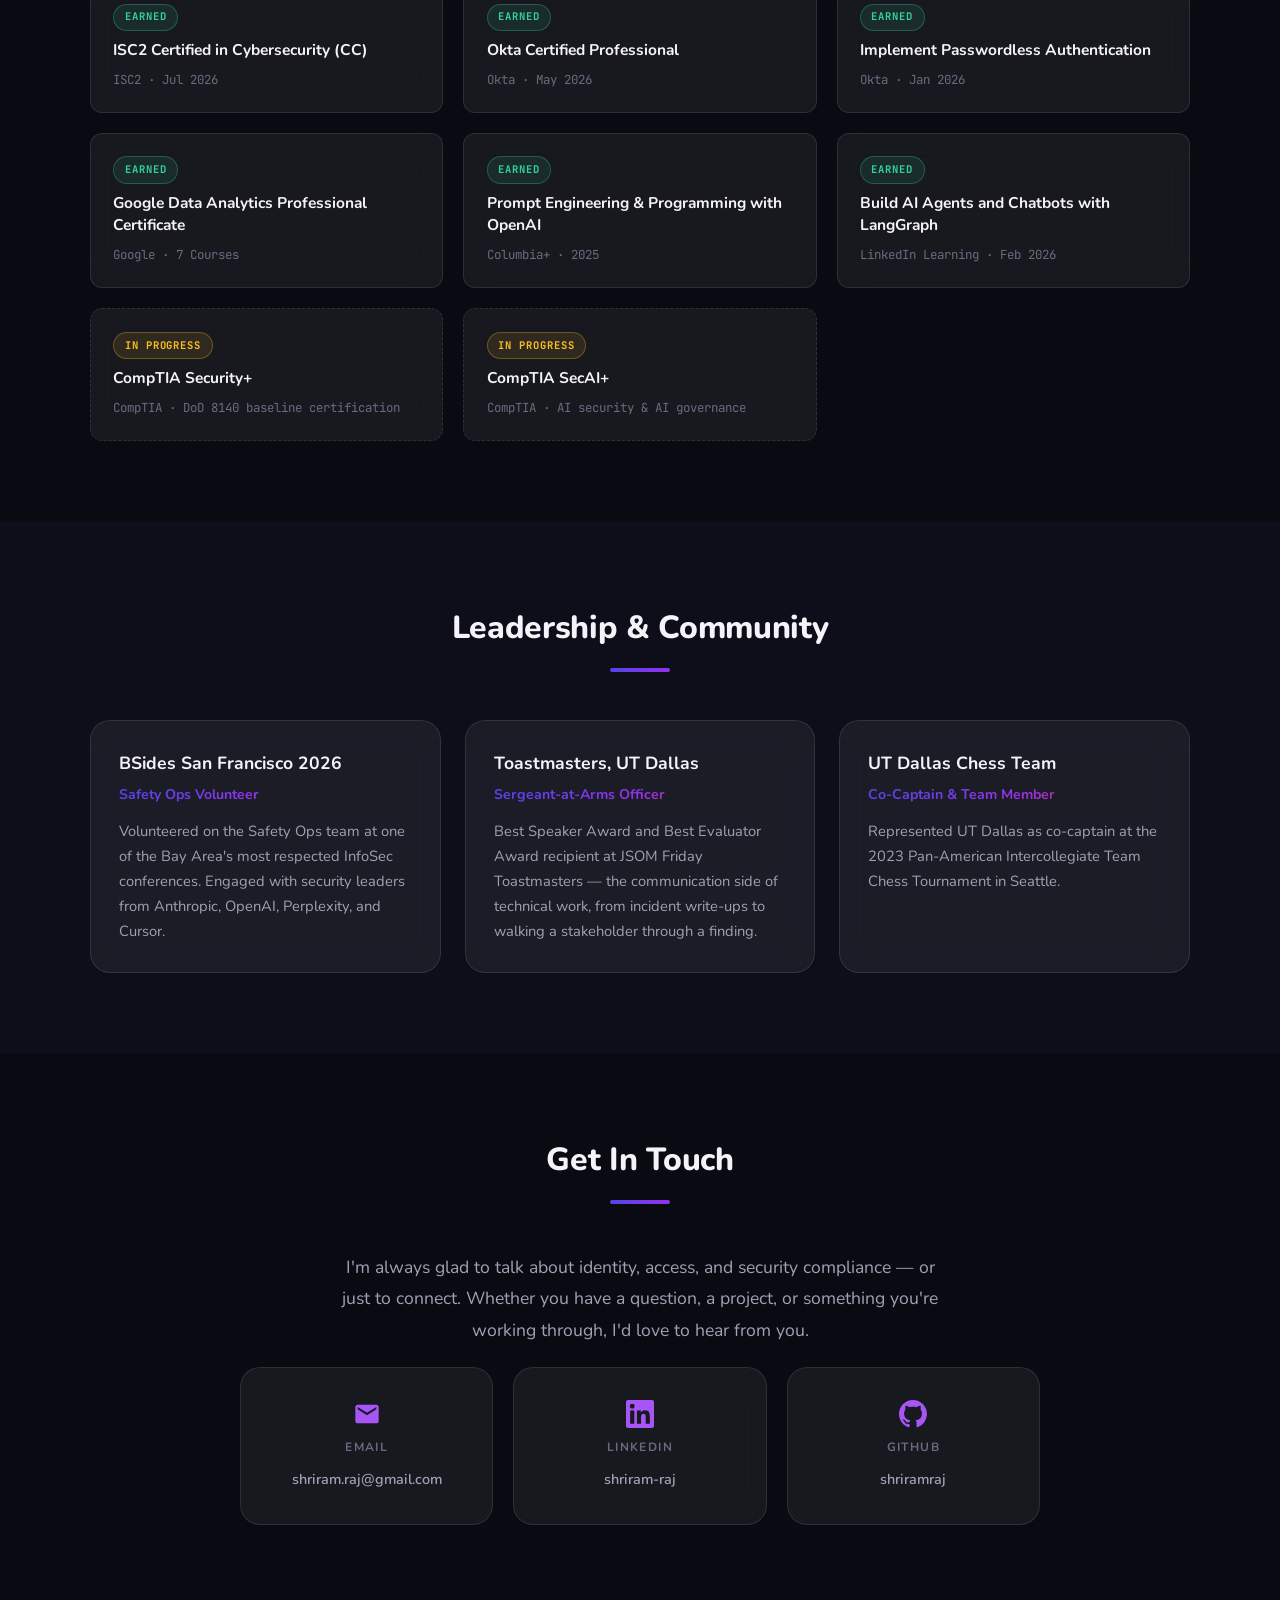
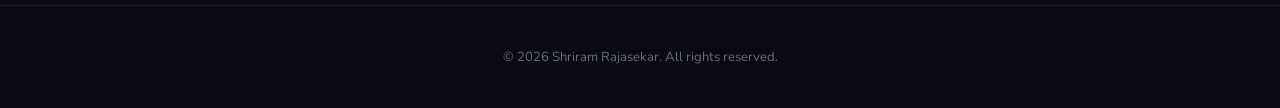
==== commit d4fce8eb: "Remove the chess teaching portfolio The chess teaching search has concluded, so the dedicated page a" ====
--- a/index.html
+++ b/index.html
@@ -37,7 +37,6 @@
         <li><a href="#education">Education</a></li>
         <li><a href="#certifications">Certifications</a></li>
         <li><a href="#contact">Contact</a></li>
-        <li><a href="chess.html" class="nav-switch">&#9822; Chess</a></li>
       </ul>
     </div>
   </nav>
@@ -53,14 +52,6 @@
         <a href="#projects" class="btn btn-primary">View My Work</a>
         <a href="#contact" class="btn btn-outline">Get In Touch</a>
       </div>
-      <a href="chess.html" class="chess-banner">
-        <span class="chess-banner-piece" aria-hidden="true">&#9822;</span>
-        <span class="chess-banner-text">
-          <strong>I'm looking to teach chess</strong>
-          <span>Pan-Am competitor &middot; taught elementary-age students &mdash; view my chess portfolio</span>
-        </span>
-        <span class="chess-banner-arrow" aria-hidden="true">&rarr;</span>
-      </a>
       <div class="hero-socials">
         <a href="https://github.com/shriramraj" target="_blank" rel="noopener noreferrer" aria-label="GitHub">
           <svg viewBox="0 0 24 24" fill="currentColor" width="24" height="24"><path d="M12 0C5.37 0 0 5.37 0 12c0 5.31 3.435 9.795 8.205 11.385.6.105.825-.255.825-.57 0-.285-.015-1.23-.015-2.235-3.015.555-3.795-.735-4.035-1.41-.135-.345-.72-1.41-1.23-1.695-.42-.225-1.02-.78-.015-.795.945-.015 1.62.87 1.845 1.23 1.08 1.815 2.805 1.305 3.495.99.105-.78.42-1.305.765-1.605-2.67-.3-5.46-1.335-5.46-5.925 0-1.305.465-2.385 1.23-3.225-.12-.3-.54-1.53.12-3.18 0 0 1.005-.315 3.3 1.23.96-.27 1.98-.405 3-.405s2.04.135 3 .405c2.295-1.56 3.3-1.23 3.3-1.23.66 1.65.24 2.88.12 3.18.765.84 1.23 1.905 1.23 3.225 0 4.605-2.805 5.625-5.475 5.925.435.375.81 1.095.81 2.22 0 1.605-.015 2.895-.015 3.3 0 .315.225.69.825.57A12.02 12.02 0 0024 12c0-6.63-5.37-12-12-12z"/></svg>
@@ -631,7 +622,7 @@
         <div class="leadership-card">
           <h3>UT Dallas Chess Team</h3>
           <p class="leadership-role">Co-Captain & Team Member</p>
-          <p>Represented UT Dallas as co-captain at the 2023 Pan-American Intercollegiate Team Chess Tournament in Seattle. <a href="chess.html" class="inline-link">See my chess portfolio &rarr;</a></p>
+          <p>Represented UT Dallas as co-captain at the 2023 Pan-American Intercollegiate Team Chess Tournament in Seattle.</p>
         </div>
 
       </div>
--- a/styles.css
+++ b/styles.css
@@ -17,8 +17,6 @@
   --accent-pink: #ec4899;
   --accent-green: #34d399;
   --accent-amber: #fbbf24;
-  --chess-cream: #f0e9db;
-  --chess-gold: #b8860b;
   --text-primary: #f4f4f8;
   --text-secondary: #a1a1b5;
   --text-muted: #6b6b80;
@@ -248,29 +246,6 @@
   width: 100%;
 }
 
-/* Cross-link to the chess portfolio: a filled light pill, so it reads as
-   another site rather than a section anchor and stays legible against
-   the dark navbar */
-.nav-links a.nav-switch {
-  background: var(--chess-cream);
-  border: 1px solid var(--chess-cream);
-  border-radius: var(--radius-pill);
-  padding: 0.42rem 1rem;
-  font-size: 0.86rem;
-  font-weight: 800;
-  color: #17130c;
-  white-space: nowrap;
-}
-
-.nav-links a.nav-switch::after { display: none; }
-
-.nav-links a.nav-switch:hover {
-  background: #ffffff;
-  border-color: #ffffff;
-  color: #17130c;
-  box-shadow: 0 6px 20px rgba(240, 233, 219, 0.28);
-}
-
 .nav-toggle {
   display: none;
   flex-direction: column;
@@ -489,81 +464,6 @@
   transform: translateY(-2px);
 }
 
-/* ========================================
-   Chess portfolio banner (hero)
-   Light on purpose: it must read as a separate site, and it has to be
-   findable on mobile where the navbar collapses behind a hamburger.
-   ======================================== */
-.chess-banner {
-  display: inline-flex;
-  align-items: center;
-  gap: 1rem;
-  max-width: 560px;
-  margin: 0 auto 2.5rem;
-  padding: 1.1rem 1.6rem;
-  background: var(--chess-cream);
-  border: 2px solid var(--chess-cream);
-  border-radius: var(--radius);
-  text-align: left;
-  transition: all var(--transition);
-  box-shadow: 0 10px 34px rgba(0, 0, 0, 0.4);
-}
-
-.chess-banner:hover {
-  background: #ffffff;
-  border-color: #ffffff;
-  transform: translateY(-3px);
-  box-shadow: 0 16px 44px rgba(240, 233, 219, 0.25);
-}
-
-.chess-banner-piece {
-  font-size: 2.4rem;
-  line-height: 1;
-  color: var(--chess-gold);
-  flex-shrink: 0;
-}
-
-.chess-banner-text {
-  display: flex;
-  flex-direction: column;
-  gap: 0.15rem;
-}
-
-.chess-banner-text strong {
-  font-size: 1.08rem;
-  font-weight: 800;
-  color: #17130c;
-  line-height: 1.3;
-}
-
-.chess-banner-text span {
-  font-size: 0.85rem;
-  color: #5c4630;
-  line-height: 1.45;
-}
-
-.chess-banner-arrow {
-  font-size: 1.5rem;
-  color: var(--chess-gold);
-  flex-shrink: 0;
-  transition: transform var(--transition);
-}
-
-.chess-banner:hover .chess-banner-arrow {
-  transform: translateX(5px);
-}
-
-@media (max-width: 560px) {
-  .chess-banner {
-    gap: 0.8rem;
-    padding: 1rem 1.1rem;
-    margin-bottom: 2rem;
-  }
-  .chess-banner-piece { font-size: 1.9rem; }
-  .chess-banner-text strong { font-size: 1rem; }
-  .chess-banner-text span { font-size: 0.79rem; }
-}
-
 .hero-socials {
   display: flex;
   gap: 1.5rem;
@@ -1405,18 +1305,6 @@
   line-height: 1.7;
 }
 
-.inline-link {
-  color: var(--accent-purple);
-  font-weight: 600;
-  white-space: nowrap;
-  border-bottom: 1px solid transparent;
-  transition: border-color var(--transition);
-}
-
-.inline-link:hover {
-  border-bottom-color: var(--accent-purple);
-}
-
 /* ========================================
    Contact Section
    ======================================== */
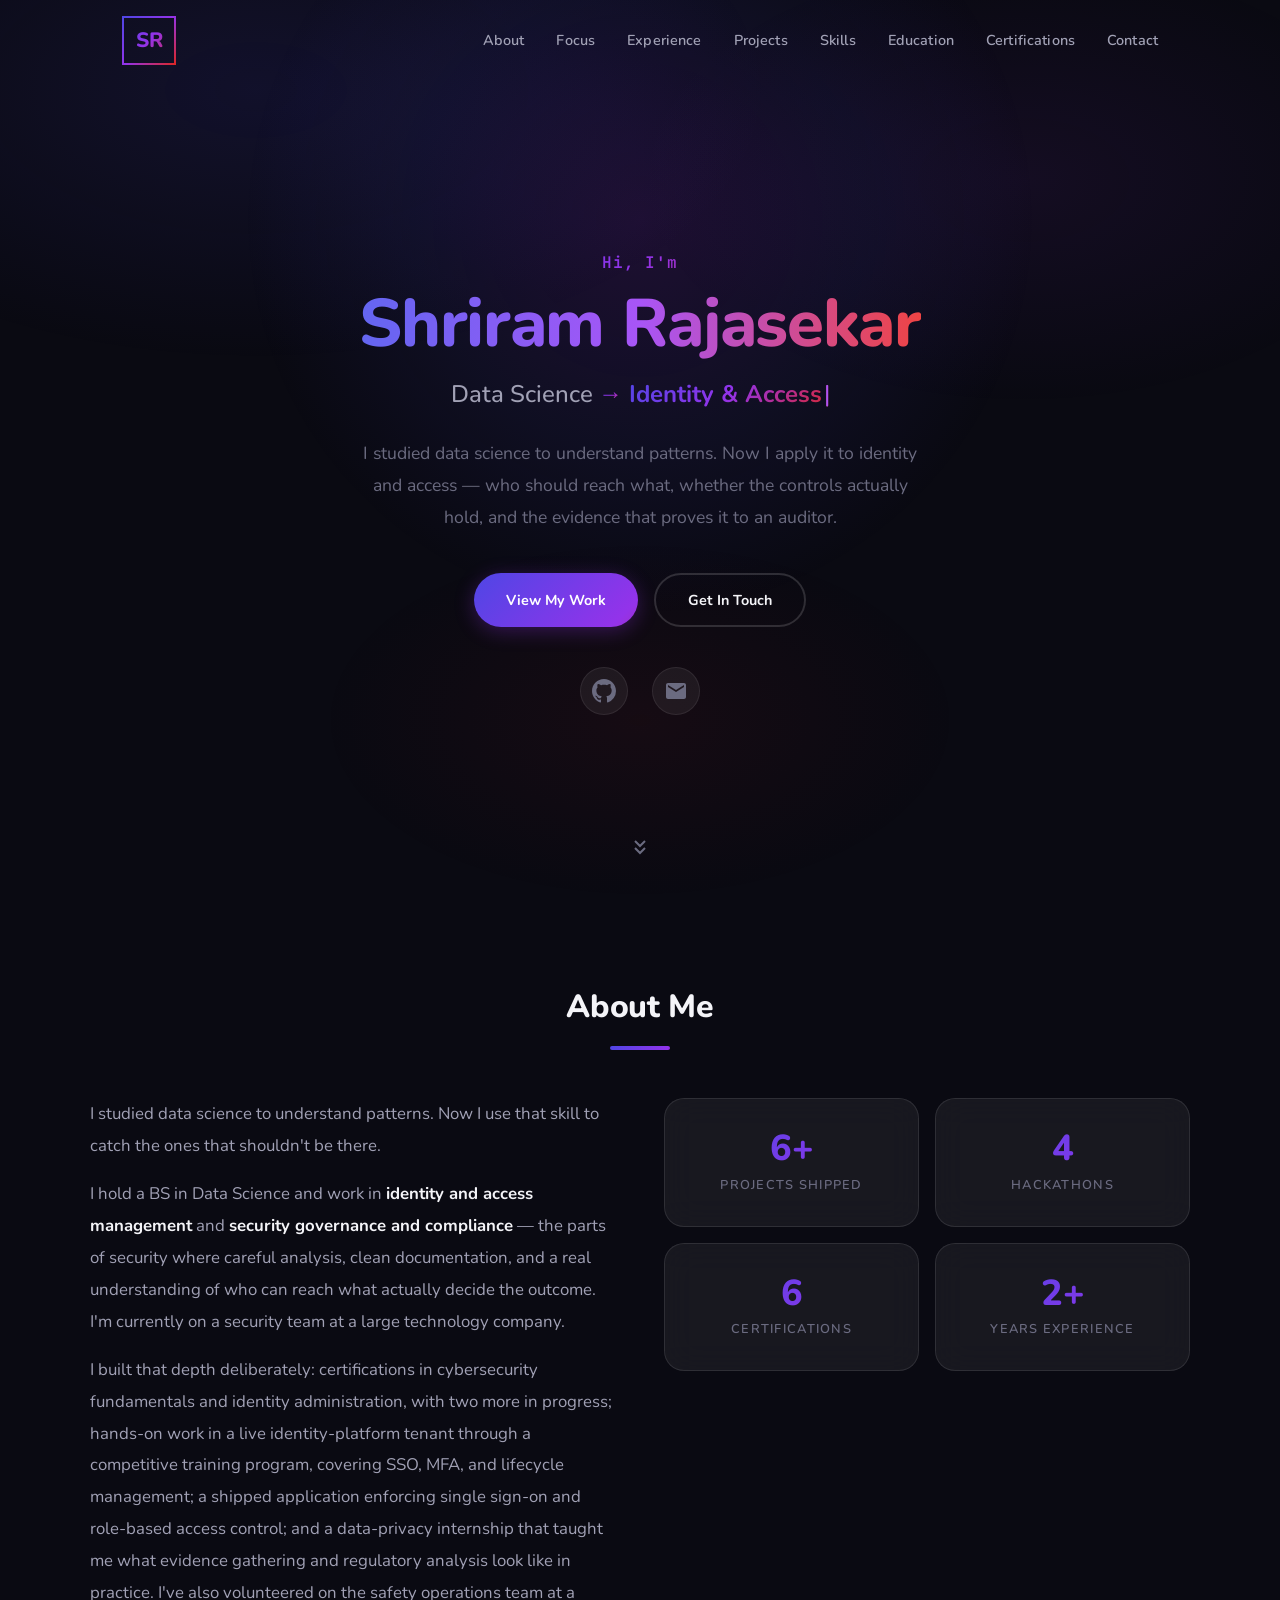
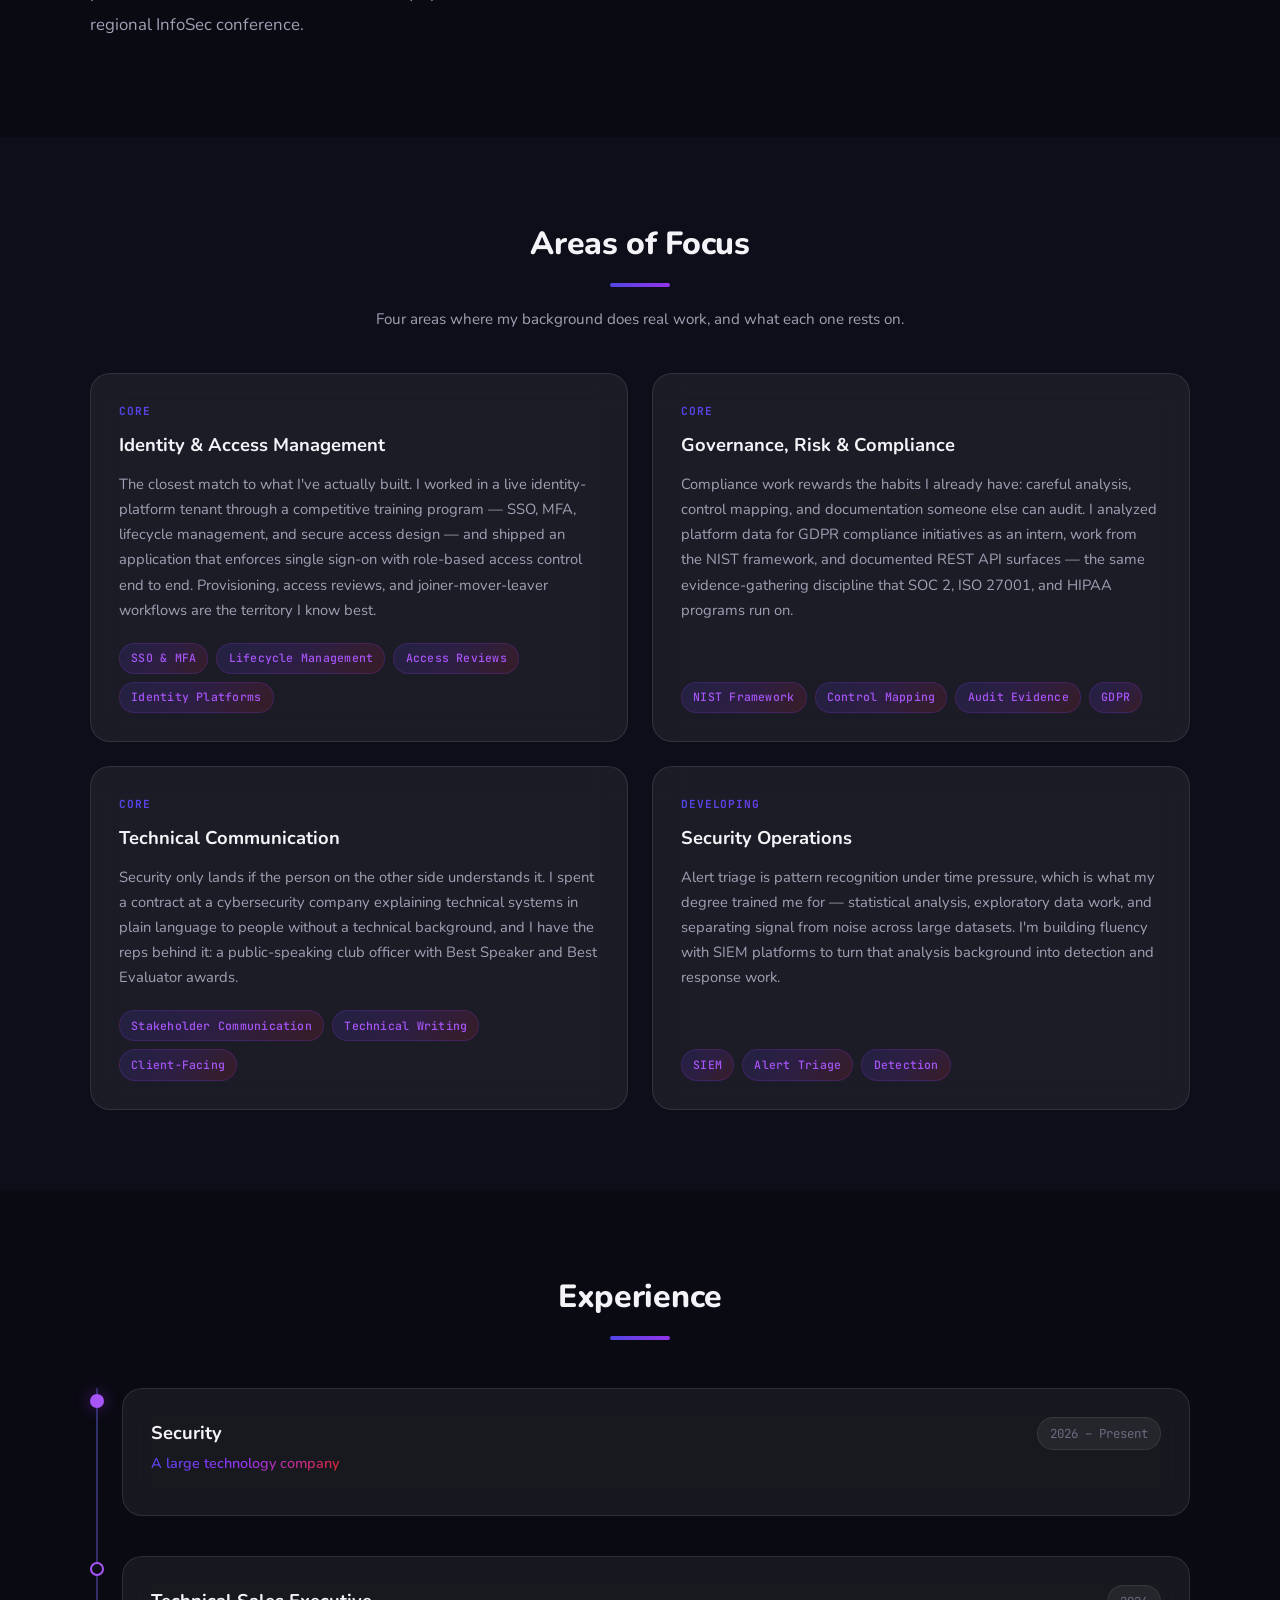
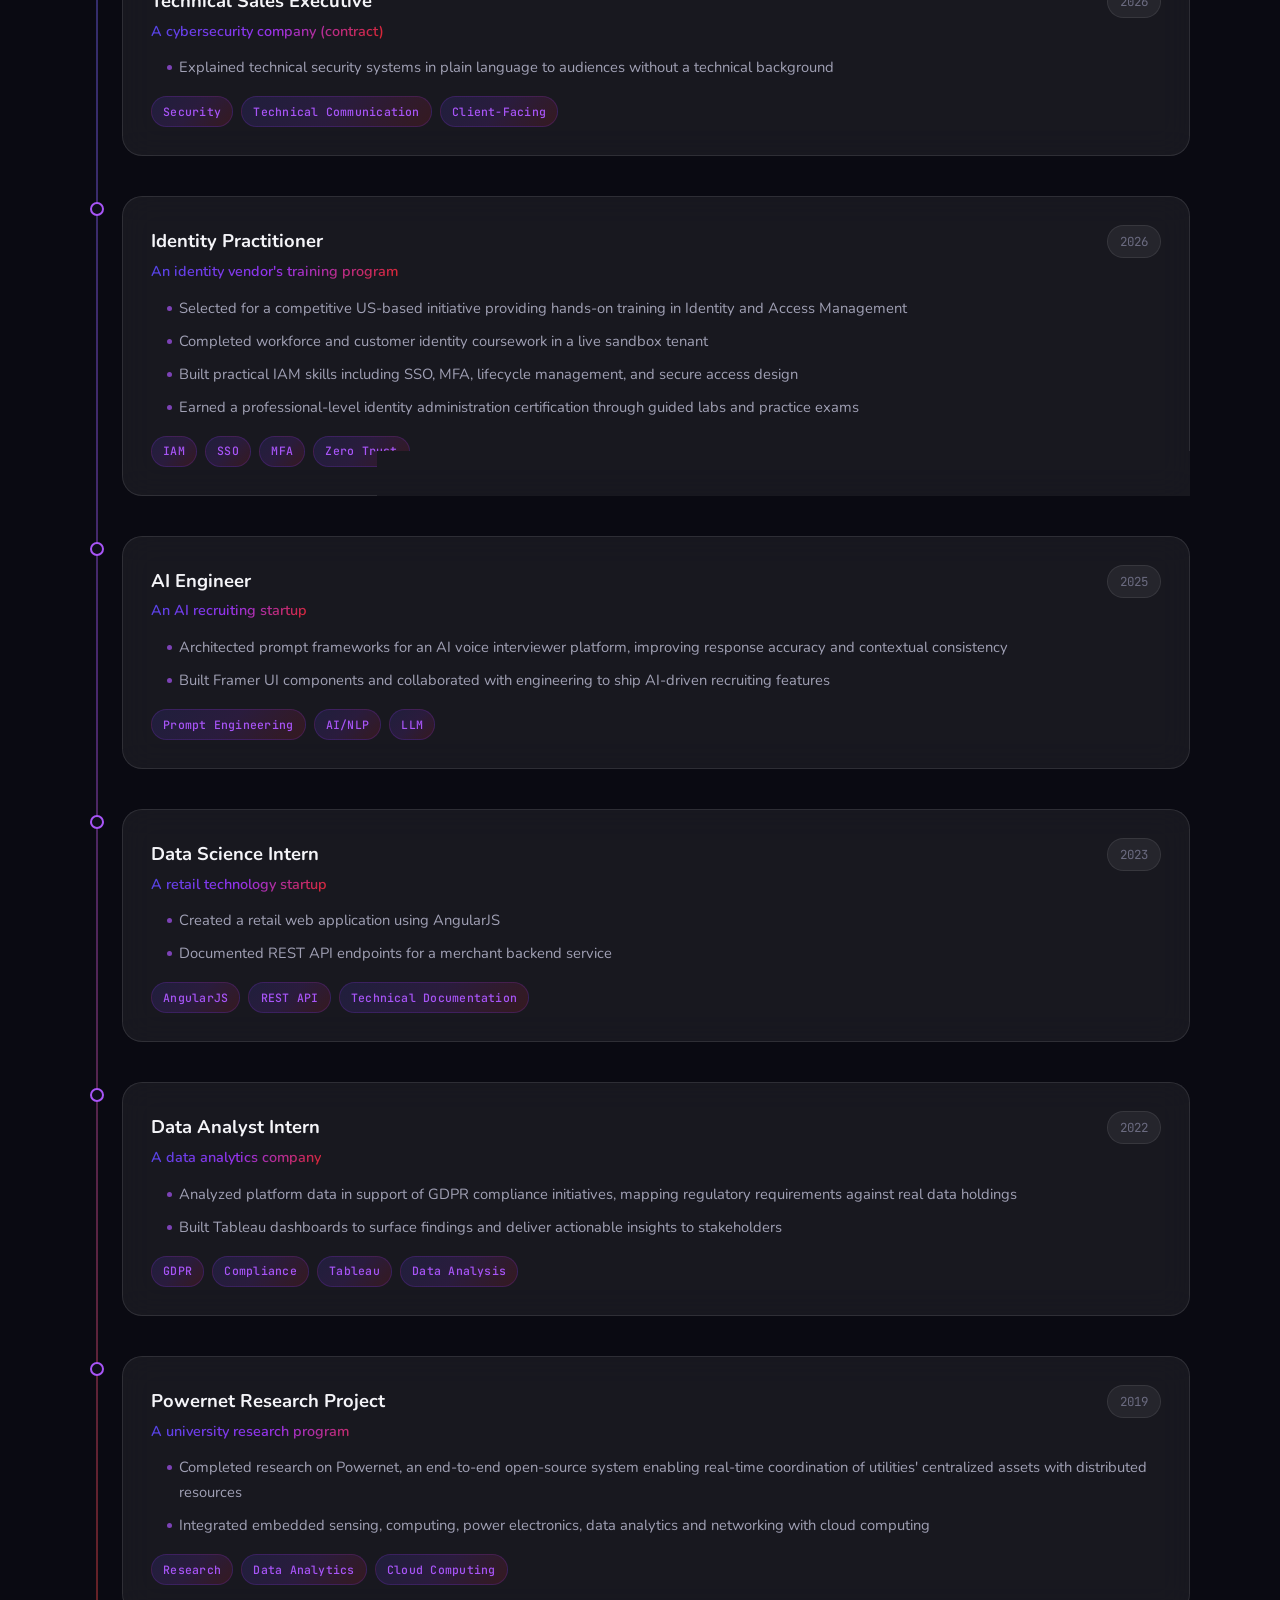
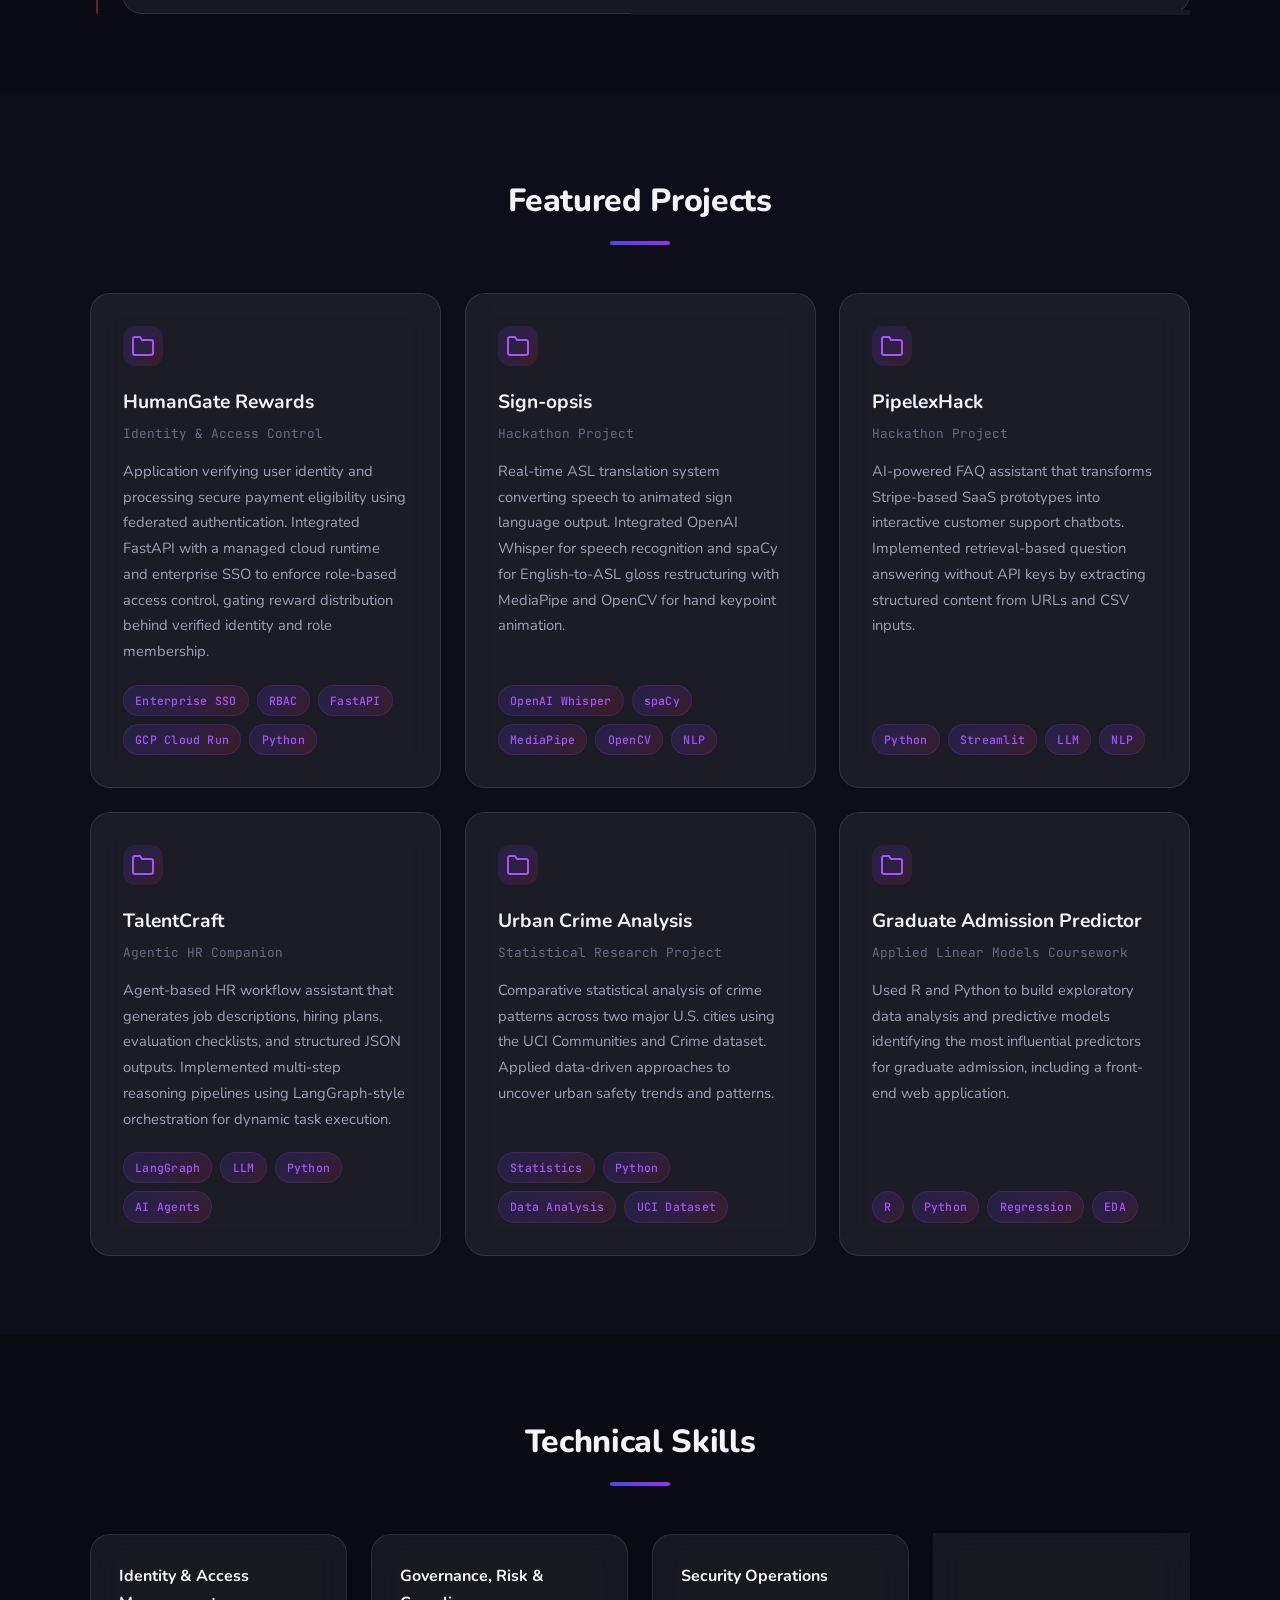
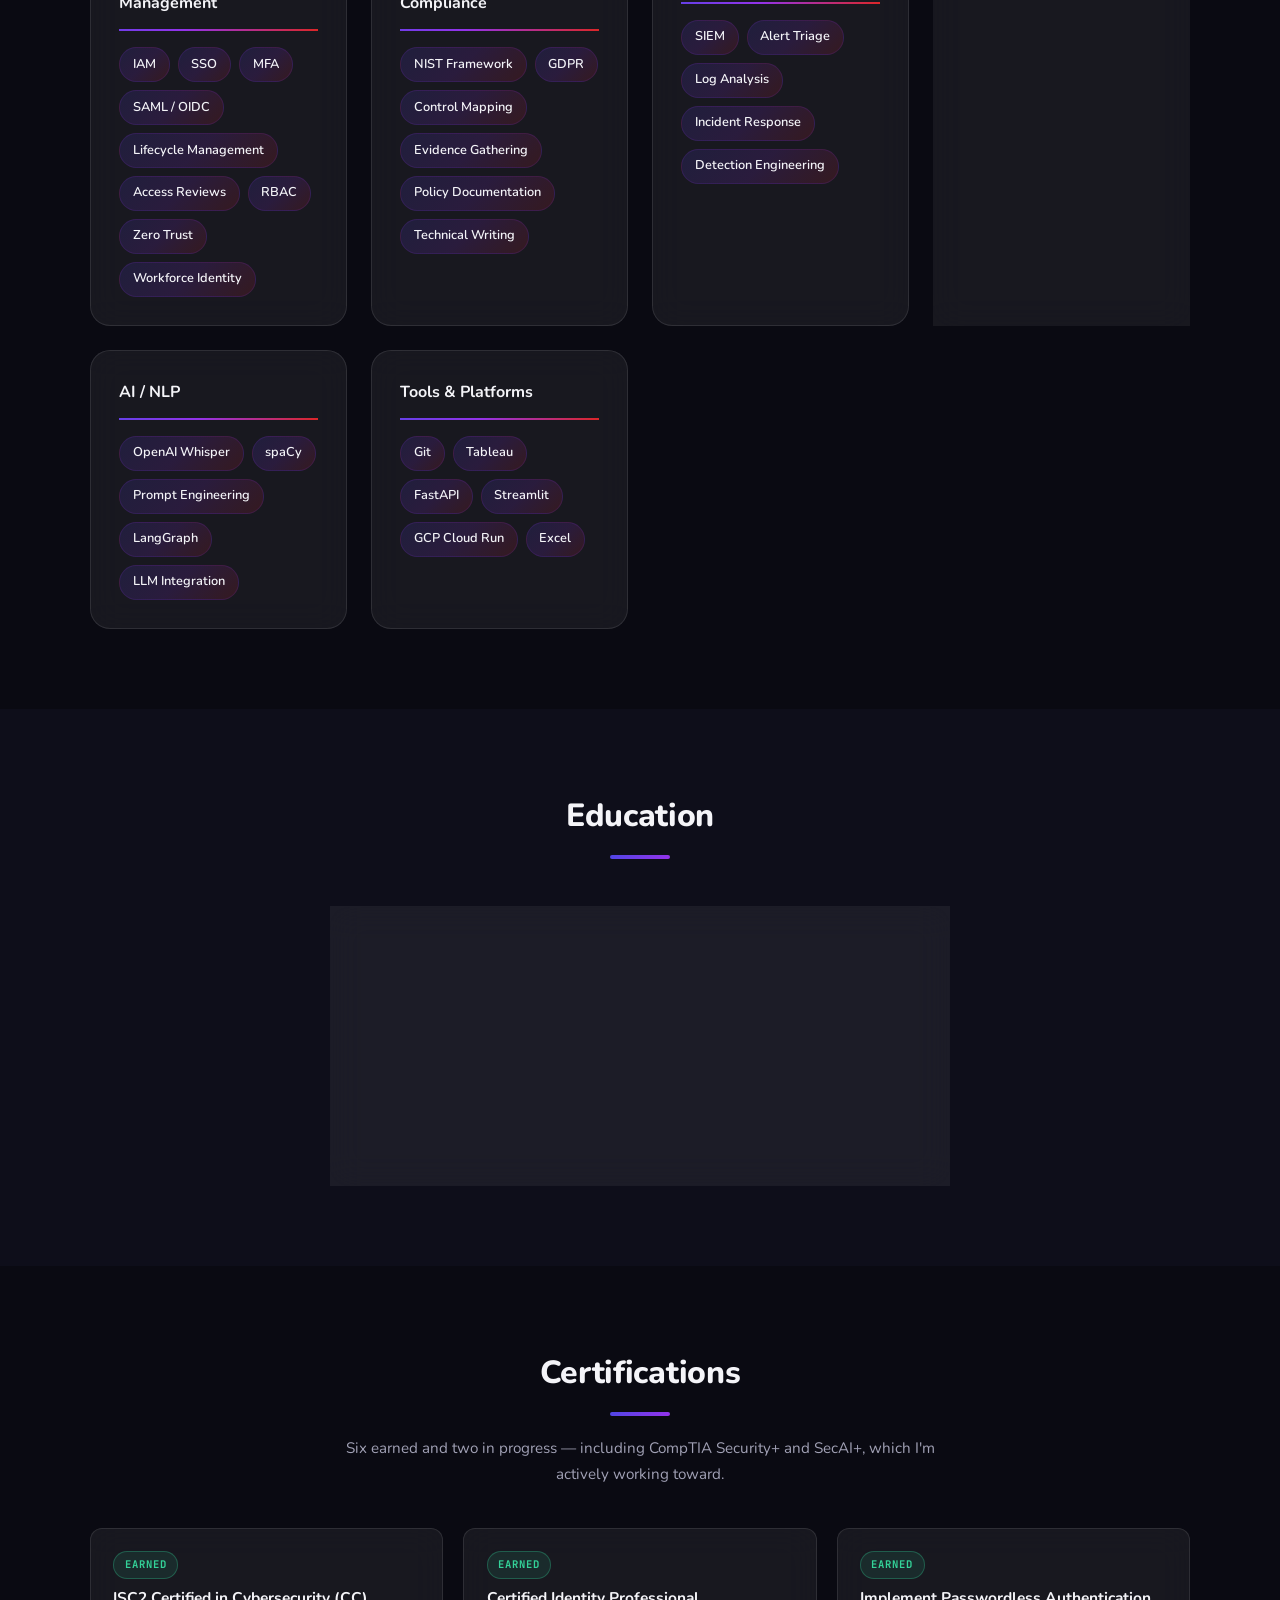
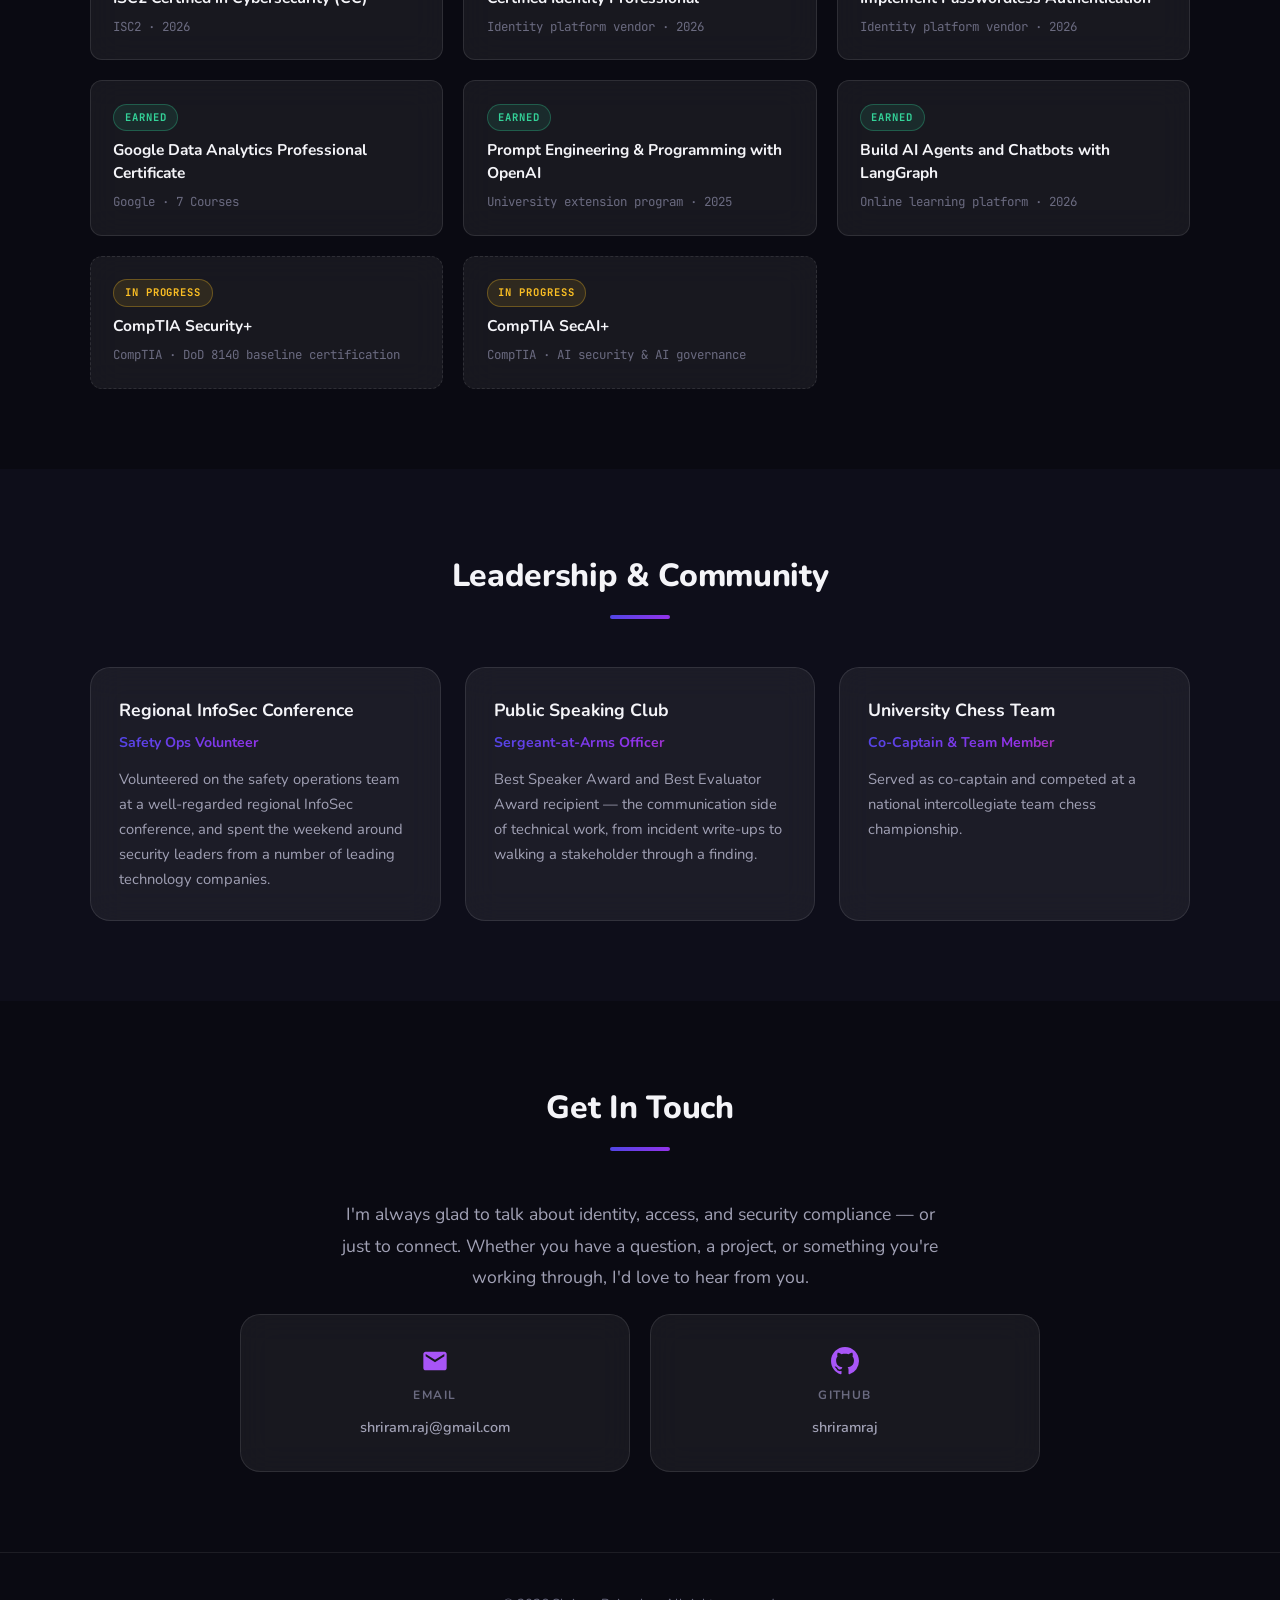
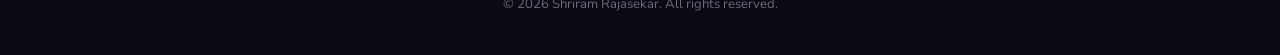
==== commit 56f74169: "Generalize identifying detail across the site Reduces how much the site reveals while keeping it use" ====
--- a/index.html
+++ b/index.html
@@ -4,7 +4,7 @@
   <meta charset="UTF-8">
   <meta name="viewport" content="width=device-width, initial-scale=1.0">
   <title>Shriram Rajasekar | Identity &amp; Security</title>
-  <meta name="description" content="Shriram Rajasekar - Data Science graduate working in identity and access management, security compliance, and security operations. ISC2 Certified in Cybersecurity and Okta Certified Professional.">
+  <meta name="description" content="Shriram Rajasekar - working in identity and access management, security compliance, and security operations.">
   <link rel="stylesheet" href="styles.css">
   <link rel="preconnect" href="https://fonts.googleapis.com">
   <link rel="preconnect" href="https://fonts.gstatic.com" crossorigin>
@@ -56,9 +56,6 @@
         <a href="https://github.com/shriramraj" target="_blank" rel="noopener noreferrer" aria-label="GitHub">
           <svg viewBox="0 0 24 24" fill="currentColor" width="24" height="24"><path d="M12 0C5.37 0 0 5.37 0 12c0 5.31 3.435 9.795 8.205 11.385.6.105.825-.255.825-.57 0-.285-.015-1.23-.015-2.235-3.015.555-3.795-.735-4.035-1.41-.135-.345-.72-1.41-1.23-1.695-.42-.225-1.02-.78-.015-.795.945-.015 1.62.87 1.845 1.23 1.08 1.815 2.805 1.305 3.495.99.105-.78.42-1.305.765-1.605-2.67-.3-5.46-1.335-5.46-5.925 0-1.305.465-2.385 1.23-3.225-.12-.3-.54-1.53.12-3.18 0 0 1.005-.315 3.3 1.23.96-.27 1.98-.405 3-.405s2.04.135 3 .405c2.295-1.56 3.3-1.23 3.3-1.23.66 1.65.24 2.88.12 3.18.765.84 1.23 1.905 1.23 3.225 0 4.605-2.805 5.625-5.475 5.925.435.375.81 1.095.81 2.22 0 1.605-.015 2.895-.015 3.3 0 .315.225.69.825.57A12.02 12.02 0 0024 12c0-6.63-5.37-12-12-12z"/></svg>
         </a>
-        <a href="https://www.linkedin.com/in/shriram-raj/" target="_blank" rel="noopener noreferrer" aria-label="LinkedIn">
-          <svg viewBox="0 0 24 24" fill="currentColor" width="24" height="24"><path d="M20.447 20.452h-3.554v-5.569c0-1.328-.027-3.037-1.852-3.037-1.853 0-2.136 1.445-2.136 2.939v5.667H9.351V9h3.414v1.561h.046c.477-.9 1.637-1.85 3.37-1.85 3.601 0 4.267 2.37 4.267 5.455v6.286zM5.337 7.433a2.062 2.062 0 01-2.063-2.065 2.064 2.064 0 112.063 2.065zm1.782 13.019H3.555V9h3.564v11.452zM22.225 0H1.771C.792 0 0 .774 0 1.729v20.542C0 23.227.792 24 1.771 24h20.451C23.2 24 24 23.227 24 22.271V1.729C24 .774 23.2 0 22.222 0h.003z"/></svg>
-        </a>
         <a href="https://mail.google.com/mail/?view=cm&amp;fs=1&amp;to=shriram.raj@gmail.com" target="_blank" rel="noopener noreferrer" aria-label="Email">
           <svg viewBox="0 0 24 24" fill="currentColor" width="24" height="24"><path d="M20 4H4c-1.1 0-2 .9-2 2v12c0 1.1.9 2 2 2h16c1.1 0 2-.9 2-2V6c0-1.1-.9-2-2-2zm0 4l-8 5-8-5V6l8 5 8-5v2z"/></svg>
         </a>
@@ -78,8 +75,8 @@
       <div class="about-content">
         <div class="about-text">
           <p>I studied data science to understand patterns. Now I use that skill to catch the ones that shouldn't be there.</p>
-          <p>I hold a BS in Data Science from <strong>The University of Texas at Dallas</strong>, and I work in <strong>identity and access management</strong> and <strong>security governance and compliance</strong> &mdash; the parts of security where careful analysis, clean documentation, and a real understanding of who can reach what actually decide the outcome. Since September 2026 I've been at <strong>Motorola Solutions</strong>.</p>
-          <p>I built that depth deliberately: <strong>ISC2 Certified in Cybersecurity</strong> and <strong>Okta Certified Professional</strong>, both earned in 2026, with CompTIA Security+ and SecAI+ in progress; hands-on Okta work in a live sandbox tenant through the Learning Grant Program covering SSO, MFA, and lifecycle management; a shipped application enforcing Okta SSO and role-based access control; and a GDPR compliance internship that taught me what evidence gathering and regulatory analysis look like in practice. I also volunteered on the Safety Ops team at <strong>BSides San Francisco 2026</strong>, where I spent the weekend around security leaders from Anthropic, OpenAI, Perplexity, and Cursor.</p>
+          <p>I hold a BS in Data Science and work in <strong>identity and access management</strong> and <strong>security governance and compliance</strong> &mdash; the parts of security where careful analysis, clean documentation, and a real understanding of who can reach what actually decide the outcome. I'm currently on a security team at a large technology company.</p>
+          <p>I built that depth deliberately: certifications in cybersecurity fundamentals and identity administration, with two more in progress; hands-on work in a live identity-platform tenant through a competitive training program, covering SSO, MFA, and lifecycle management; a shipped application enforcing single sign-on and role-based access control; and a data-privacy internship that taught me what evidence gathering and regulatory analysis look like in practice. I've also volunteered on the safety operations team at a regional InfoSec conference.</p>
         </div>
         <div class="about-highlights">
           <div class="highlight-card">
@@ -113,19 +110,19 @@
         <div class="focus-card">
           <span class="focus-label">Core</span>
           <h3>Identity &amp; Access Management</h3>
-          <p>The closest match to what I've actually built. I worked in a live Okta sandbox tenant through the Learning Grant Program &mdash; SSO, MFA, lifecycle management, and secure access design &mdash; and shipped an application that enforces Okta SSO with role-based access control end to end. Provisioning, access reviews, and joiner-mover-leaver workflows are the territory I know best.</p>
+          <p>The closest match to what I've actually built. I worked in a live identity-platform tenant through a competitive training program &mdash; SSO, MFA, lifecycle management, and secure access design &mdash; and shipped an application that enforces single sign-on with role-based access control end to end. Provisioning, access reviews, and joiner-mover-leaver workflows are the territory I know best.</p>
           <div class="focus-titles">
             <span class="tag">SSO &amp; MFA</span>
             <span class="tag">Lifecycle Management</span>
             <span class="tag">Access Reviews</span>
-            <span class="tag">Okta</span>
+            <span class="tag">Identity Platforms</span>
           </div>
         </div>
 
         <div class="focus-card">
           <span class="focus-label">Core</span>
           <h3>Governance, Risk &amp; Compliance</h3>
-          <p>Compliance work rewards the habits I already have: careful analysis, control mapping, and documentation someone else can audit. I analyzed LinkedIn data for GDPR compliance initiatives as an intern, work from the NIST framework, and documented REST API surfaces in Stoplight Studio &mdash; the same evidence-gathering discipline that SOC 2, ISO 27001, and HIPAA programs run on.</p>
+          <p>Compliance work rewards the habits I already have: careful analysis, control mapping, and documentation someone else can audit. I analyzed platform data for GDPR compliance initiatives as an intern, work from the NIST framework, and documented REST API surfaces &mdash; the same evidence-gathering discipline that SOC 2, ISO 27001, and HIPAA programs run on.</p>
           <div class="focus-titles">
             <span class="tag">NIST Framework</span>
             <span class="tag">Control Mapping</span>
@@ -137,7 +134,7 @@
         <div class="focus-card">
           <span class="focus-label">Core</span>
           <h3>Technical Communication</h3>
-          <p>Security only lands if the person on the other side understands it. I spent a contract at Rainbow Secure explaining technical systems in plain language to people without a technical background, and I have the reps behind it: Toastmasters officer with Best Speaker and Best Evaluator awards.</p>
+          <p>Security only lands if the person on the other side understands it. I spent a contract at a cybersecurity company explaining technical systems in plain language to people without a technical background, and I have the reps behind it: a public-speaking club officer with Best Speaker and Best Evaluator awards.</p>
           <div class="focus-titles">
             <span class="tag">Stakeholder Communication</span>
             <span class="tag">Technical Writing</span>
@@ -171,10 +168,10 @@
           <div class="timeline-content">
             <div class="timeline-header">
               <div>
-                <h3>Motorola Solutions</h3>
-                <p class="timeline-company">Current role</p>
+                <h3>Security</h3>
+                <p class="timeline-company">A large technology company</p>
               </div>
-              <span class="timeline-date">Sep 2026 &ndash; Present</span>
+              <span class="timeline-date">2026 &ndash; Present</span>
             </div>
           </div>
         </div>
@@ -185,9 +182,9 @@
             <div class="timeline-header">
               <div>
                 <h3>Technical Sales Executive</h3>
-                <p class="timeline-company">Rainbow Secure (Contract)</p>
+                <p class="timeline-company">A cybersecurity company (contract)</p>
               </div>
-              <span class="timeline-date">May 2026 &ndash; Sep 2026</span>
+              <span class="timeline-date">2026</span>
             </div>
             <ul class="timeline-details">
               <li>Explained technical security systems in plain language to audiences without a technical background</li>
@@ -205,16 +202,16 @@
           <div class="timeline-content">
             <div class="timeline-header">
               <div>
-                <h3>Okta Identity Practitioner</h3>
-                <p class="timeline-company">What's Next by Okta Learning Grant Program</p>
+                <h3>Identity Practitioner</h3>
+                <p class="timeline-company">An identity vendor's training program</p>
               </div>
-              <span class="timeline-date">Jan 2026 &ndash; May 2026</span>
+              <span class="timeline-date">2026</span>
             </div>
             <ul class="timeline-details">
               <li>Selected for a competitive US-based initiative providing hands-on training in Identity and Access Management</li>
-              <li>Completed Workforce Identity and Customer Identity courses using an Okta sandbox tenant</li>
+              <li>Completed workforce and customer identity coursework in a live sandbox tenant</li>
               <li>Built practical IAM skills including SSO, MFA, lifecycle management, and secure access design</li>
-              <li>Earned Okta Certified Professional through guided labs and Premier Practice Exams</li>
+              <li>Earned a professional-level identity administration certification through guided labs and practice exams</li>
             </ul>
             <div class="timeline-tags">
               <span class="tag">IAM</span>
@@ -231,9 +228,9 @@
             <div class="timeline-header">
               <div>
                 <h3>AI Engineer</h3>
-                <p class="timeline-company">StaffAgent AI</p>
+                <p class="timeline-company">An AI recruiting startup</p>
               </div>
-              <span class="timeline-date">May 2025 &ndash; Dec 2025</span>
+              <span class="timeline-date">2025</span>
             </div>
             <ul class="timeline-details">
               <li>Architected prompt frameworks for an AI voice interviewer platform, improving response accuracy and contextual consistency</li>
@@ -253,13 +250,13 @@
             <div class="timeline-header">
               <div>
                 <h3>Data Science Intern</h3>
-                <p class="timeline-company">Cambi</p>
+                <p class="timeline-company">A retail technology startup</p>
               </div>
-              <span class="timeline-date">Summer 2023</span>
+              <span class="timeline-date">2023</span>
             </div>
             <ul class="timeline-details">
               <li>Created a retail web application using AngularJS</li>
-              <li>Documented REST API endpoints from the Cambi-Merchant Backend using Stoplight Studio</li>
+              <li>Documented REST API endpoints for a merchant backend service</li>
             </ul>
             <div class="timeline-tags">
               <span class="tag">AngularJS</span>
@@ -275,12 +272,12 @@
             <div class="timeline-header">
               <div>
                 <h3>Data Analyst Intern</h3>
-                <p class="timeline-company">DocuVision.ai</p>
+                <p class="timeline-company">A data analytics company</p>
               </div>
-              <span class="timeline-date">Summer 2022</span>
+              <span class="timeline-date">2022</span>
             </div>
             <ul class="timeline-details">
-              <li>Analyzed LinkedIn data in support of GDPR compliance initiatives, mapping regulatory requirements against real data holdings</li>
+              <li>Analyzed platform data in support of GDPR compliance initiatives, mapping regulatory requirements against real data holdings</li>
               <li>Built Tableau dashboards to surface findings and deliver actionable insights to stakeholders</li>
             </ul>
             <div class="timeline-tags">
@@ -297,10 +294,10 @@
           <div class="timeline-content">
             <div class="timeline-header">
               <div>
-                <h3>Stanford Powernet Research Project</h3>
-                <p class="timeline-company">Stanford University</p>
+                <h3>Powernet Research Project</h3>
+                <p class="timeline-company">A university research program</p>
               </div>
-              <span class="timeline-date">Summer 2019</span>
+              <span class="timeline-date">2019</span>
             </div>
             <ul class="timeline-details">
               <li>Completed research on Powernet, an end-to-end open-source system enabling real-time coordination of utilities' centralized assets with distributed resources</li>
@@ -327,15 +324,12 @@
         <div class="project-card">
           <div class="project-header">
             <svg class="project-icon" viewBox="0 0 24 24" fill="none" stroke="currentColor" stroke-width="2"><path d="M22 19a2 2 0 01-2 2H4a2 2 0 01-2-2V5a2 2 0 012-2h5l2 3h9a2 2 0 012 2z"/></svg>
-            <a href="https://github.com/shriramraj/alien-okta-app" target="_blank" rel="noopener noreferrer" aria-label="GitHub repo">
-              <svg viewBox="0 0 24 24" fill="currentColor" width="20" height="20"><path d="M12 0C5.37 0 0 5.37 0 12c0 5.31 3.435 9.795 8.205 11.385.6.105.825-.255.825-.57 0-.285-.015-1.23-.015-2.235-3.015.555-3.795-.735-4.035-1.41-.135-.345-.72-1.41-1.23-1.695-.42-.225-1.02-.78-.015-.795.945-.015 1.62.87 1.845 1.23 1.08 1.815 2.805 1.305 3.495.99.105-.78.42-1.305.765-1.605-2.67-.3-5.46-1.335-5.46-5.925 0-1.305.465-2.385 1.23-3.225-.12-.3-.54-1.53.12-3.18 0 0 1.005-.315 3.3 1.23.96-.27 1.98-.405 3-.405s2.04.135 3 .405c2.295-1.56 3.3-1.23 3.3-1.23.66 1.65.24 2.88.12 3.18.765.84 1.23 1.905 1.23 3.225 0 4.605-2.805 5.625-5.475 5.925.435.375.81 1.095.81 2.22 0 1.605-.015 2.895-.015 3.3 0 .315.225.69.825.57A12.02 12.02 0 0024 12c0-6.63-5.37-12-12-12z"/></svg>
-            </a>
           </div>
           <h3 class="project-title">HumanGate Rewards</h3>
-          <p class="project-event">Alien Okta App &mdash; Identity &amp; Access Control</p>
-          <p class="project-description">Application verifying user identity and processing secure payment eligibility using Okta-based authentication. Integrated FastAPI with Google Cloud Run and Okta SSO to enforce role-based access control, gating reward distribution behind verified identity and role membership.</p>
+          <p class="project-event">Identity &amp; Access Control</p>
+          <p class="project-description">Application verifying user identity and processing secure payment eligibility using federated authentication. Integrated FastAPI with a managed cloud runtime and enterprise SSO to enforce role-based access control, gating reward distribution behind verified identity and role membership.</p>
           <div class="project-tags">
-            <span class="tag">Okta SSO</span>
+            <span class="tag">Enterprise SSO</span>
             <span class="tag">RBAC</span>
             <span class="tag">FastAPI</span>
             <span class="tag">GCP Cloud Run</span>
@@ -346,12 +340,9 @@
         <div class="project-card">
           <div class="project-header">
             <svg class="project-icon" viewBox="0 0 24 24" fill="none" stroke="currentColor" stroke-width="2"><path d="M22 19a2 2 0 01-2 2H4a2 2 0 01-2-2V5a2 2 0 012-2h5l2 3h9a2 2 0 012 2z"/></svg>
-            <a href="https://github.com/shriramraj/HackAI" target="_blank" rel="noopener noreferrer" aria-label="GitHub repo">
-              <svg viewBox="0 0 24 24" fill="currentColor" width="20" height="20"><path d="M12 0C5.37 0 0 5.37 0 12c0 5.31 3.435 9.795 8.205 11.385.6.105.825-.255.825-.57 0-.285-.015-1.23-.015-2.235-3.015.555-3.795-.735-4.035-1.41-.135-.345-.72-1.41-1.23-1.695-.42-.225-1.02-.78-.015-.795.945-.015 1.62.87 1.845 1.23 1.08 1.815 2.805 1.305 3.495.99.105-.78.42-1.305.765-1.605-2.67-.3-5.46-1.335-5.46-5.925 0-1.305.465-2.385 1.23-3.225-.12-.3-.54-1.53.12-3.18 0 0 1.005-.315 3.3 1.23.96-.27 1.98-.405 3-.405s2.04.135 3 .405c2.295-1.56 3.3-1.23 3.3-1.23.66 1.65.24 2.88.12 3.18.765.84 1.23 1.905 1.23 3.225 0 4.605-2.805 5.625-5.475 5.925.435.375.81 1.095.81 2.22 0 1.605-.015 2.895-.015 3.3 0 .315.225.69.825.57A12.02 12.02 0 0024 12c0-6.63-5.37-12-12-12z"/></svg>
-            </a>
           </div>
           <h3 class="project-title">Sign-opsis</h3>
-          <p class="project-event">HackAI 2025 &mdash; UT Dallas</p>
+          <p class="project-event">Hackathon Project</p>
           <p class="project-description">Real-time ASL translation system converting speech to animated sign language output. Integrated OpenAI Whisper for speech recognition and spaCy for English-to-ASL gloss restructuring with MediaPipe and OpenCV for hand keypoint animation.</p>
           <div class="project-tags">
             <span class="tag">OpenAI Whisper</span>
@@ -365,12 +356,9 @@
         <div class="project-card">
           <div class="project-header">
             <svg class="project-icon" viewBox="0 0 24 24" fill="none" stroke="currentColor" stroke-width="2"><path d="M22 19a2 2 0 01-2 2H4a2 2 0 01-2-2V5a2 2 0 012-2h5l2 3h9a2 2 0 012 2z"/></svg>
-            <a href="https://github.com/shriramraj/PipelexHack" target="_blank" rel="noopener noreferrer" aria-label="GitHub repo">
-              <svg viewBox="0 0 24 24" fill="currentColor" width="20" height="20"><path d="M12 0C5.37 0 0 5.37 0 12c0 5.31 3.435 9.795 8.205 11.385.6.105.825-.255.825-.57 0-.285-.015-1.23-.015-2.235-3.015.555-3.795-.735-4.035-1.41-.135-.345-.72-1.41-1.23-1.695-.42-.225-1.02-.78-.015-.795.945-.015 1.62.87 1.845 1.23 1.08 1.815 2.805 1.305 3.495.99.105-.78.42-1.305.765-1.605-2.67-.3-5.46-1.335-5.46-5.925 0-1.305.465-2.385 1.23-3.225-.12-.3-.54-1.53.12-3.18 0 0 1.005-.315 3.3 1.23.96-.27 1.98-.405 3-.405s2.04.135 3 .405c2.295-1.56 3.3-1.23 3.3-1.23.66 1.65.24 2.88.12 3.18.765.84 1.23 1.905 1.23 3.225 0 4.605-2.805 5.625-5.475 5.925.435.375.81 1.095.81 2.22 0 1.605-.015 2.895-.015 3.3 0 .315.225.69.825.57A12.02 12.02 0 0024 12c0-6.63-5.37-12-12-12z"/></svg>
-            </a>
           </div>
           <h3 class="project-title">PipelexHack</h3>
-          <p class="project-event">Pipelex Hackathon &mdash; San Francisco</p>
+          <p class="project-event">Hackathon Project</p>
           <p class="project-description">AI-powered FAQ assistant that transforms Stripe-based SaaS prototypes into interactive customer support chatbots. Implemented retrieval-based question answering without API keys by extracting structured content from URLs and CSV inputs.</p>
           <div class="project-tags">
             <span class="tag">Python</span>
@@ -383,9 +371,6 @@
         <div class="project-card">
           <div class="project-header">
             <svg class="project-icon" viewBox="0 0 24 24" fill="none" stroke="currentColor" stroke-width="2"><path d="M22 19a2 2 0 01-2 2H4a2 2 0 01-2-2V5a2 2 0 012-2h5l2 3h9a2 2 0 012 2z"/></svg>
-            <a href="https://github.com/shriramraj/agentichrcompanion" target="_blank" rel="noopener noreferrer" aria-label="GitHub repo">
-              <svg viewBox="0 0 24 24" fill="currentColor" width="20" height="20"><path d="M12 0C5.37 0 0 5.37 0 12c0 5.31 3.435 9.795 8.205 11.385.6.105.825-.255.825-.57 0-.285-.015-1.23-.015-2.235-3.015.555-3.795-.735-4.035-1.41-.135-.345-.72-1.41-1.23-1.695-.42-.225-1.02-.78-.015-.795.945-.015 1.62.87 1.845 1.23 1.08 1.815 2.805 1.305 3.495.99.105-.78.42-1.305.765-1.605-2.67-.3-5.46-1.335-5.46-5.925 0-1.305.465-2.385 1.23-3.225-.12-.3-.54-1.53.12-3.18 0 0 1.005-.315 3.3 1.23.96-.27 1.98-.405 3-.405s2.04.135 3 .405c2.295-1.56 3.3-1.23 3.3-1.23.66 1.65.24 2.88.12 3.18.765.84 1.23 1.905 1.23 3.225 0 4.605-2.805 5.625-5.475 5.925.435.375.81 1.095.81 2.22 0 1.605-.015 2.895-.015 3.3 0 .315.225.69.825.57A12.02 12.02 0 0024 12c0-6.63-5.37-12-12-12z"/></svg>
-            </a>
           </div>
           <h3 class="project-title">TalentCraft</h3>
           <p class="project-event">Agentic HR Companion</p>
@@ -401,13 +386,10 @@
         <div class="project-card">
           <div class="project-header">
             <svg class="project-icon" viewBox="0 0 24 24" fill="none" stroke="currentColor" stroke-width="2"><path d="M22 19a2 2 0 01-2 2H4a2 2 0 01-2-2V5a2 2 0 012-2h5l2 3h9a2 2 0 012 2z"/></svg>
-            <a href="https://github.com/shriramraj/Dallas-Crimes-Proj" target="_blank" rel="noopener noreferrer" aria-label="GitHub repo">
-              <svg viewBox="0 0 24 24" fill="currentColor" width="20" height="20"><path d="M12 0C5.37 0 0 5.37 0 12c0 5.31 3.435 9.795 8.205 11.385.6.105.825-.255.825-.57 0-.285-.015-1.23-.015-2.235-3.015.555-3.795-.735-4.035-1.41-.135-.345-.72-1.41-1.23-1.695-.42-.225-1.02-.78-.015-.795.945-.015 1.62.87 1.845 1.23 1.08 1.815 2.805 1.305 3.495.99.105-.78.42-1.305.765-1.605-2.67-.3-5.46-1.335-5.46-5.925 0-1.305.465-2.385 1.23-3.225-.12-.3-.54-1.53.12-3.18 0 0 1.005-.315 3.3 1.23.96-.27 1.98-.405 3-.405s2.04.135 3 .405c2.295-1.56 3.3-1.23 3.3-1.23.66 1.65.24 2.88.12 3.18.765.84 1.23 1.905 1.23 3.225 0 4.605-2.805 5.625-5.475 5.925.435.375.81 1.095.81 2.22 0 1.605-.015 2.895-.015 3.3 0 .315.225.69.825.57A12.02 12.02 0 0024 12c0-6.63-5.37-12-12-12z"/></svg>
-            </a>
-          </div>
-          <h3 class="project-title">Dallas Crime Analysis</h3>
+          </div>
+          <h3 class="project-title">Urban Crime Analysis</h3>
           <p class="project-event">Statistical Research Project</p>
-          <p class="project-description">Comparative statistical analysis of crime patterns in Dallas and Phoenix using the UCI Communities and Crime dataset. Applied data-driven approaches to uncover urban safety trends and patterns.</p>
+          <p class="project-description">Comparative statistical analysis of crime patterns across two major U.S. cities using the UCI Communities and Crime dataset. Applied data-driven approaches to uncover urban safety trends and patterns.</p>
           <div class="project-tags">
             <span class="tag">Statistics</span>
             <span class="tag">Python</span>
@@ -419,12 +401,9 @@
         <div class="project-card">
           <div class="project-header">
             <svg class="project-icon" viewBox="0 0 24 24" fill="none" stroke="currentColor" stroke-width="2"><path d="M22 19a2 2 0 01-2 2H4a2 2 0 01-2-2V5a2 2 0 012-2h5l2 3h9a2 2 0 012 2z"/></svg>
-            <a href="https://github.com/shriramraj/GraduatePredictor" target="_blank" rel="noopener noreferrer" aria-label="GitHub repo">
-              <svg viewBox="0 0 24 24" fill="currentColor" width="20" height="20"><path d="M12 0C5.37 0 0 5.37 0 12c0 5.31 3.435 9.795 8.205 11.385.6.105.825-.255.825-.57 0-.285-.015-1.23-.015-2.235-3.015.555-3.795-.735-4.035-1.41-.135-.345-.72-1.41-1.23-1.695-.42-.225-1.02-.78-.015-.795.945-.015 1.62.87 1.845 1.23 1.08 1.815 2.805 1.305 3.495.99.105-.78.42-1.305.765-1.605-2.67-.3-5.46-1.335-5.46-5.925 0-1.305.465-2.385 1.23-3.225-.12-.3-.54-1.53.12-3.18 0 0 1.005-.315 3.3 1.23.96-.27 1.98-.405 3-.405s2.04.135 3 .405c2.295-1.56 3.3-1.23 3.3-1.23.66 1.65.24 2.88.12 3.18.765.84 1.23 1.905 1.23 3.225 0 4.605-2.805 5.625-5.475 5.925.435.375.81 1.095.81 2.22 0 1.605-.015 2.895-.015 3.3 0 .315.225.69.825.57A12.02 12.02 0 0024 12c0-6.63-5.37-12-12-12z"/></svg>
-            </a>
           </div>
           <h3 class="project-title">Graduate Admission Predictor</h3>
-          <p class="project-event">STAT 4355 &mdash; Applied Linear Models</p>
+          <p class="project-event">Applied Linear Models Coursework</p>
           <p class="project-description">Used R and Python to build exploratory data analysis and predictive models identifying the most influential predictors for graduate admission, including a front-end web application.</p>
           <div class="project-tags">
             <span class="tag">R</span>
@@ -455,7 +434,7 @@
             <span class="skill-pill">Access Reviews</span>
             <span class="skill-pill">RBAC</span>
             <span class="skill-pill">Zero Trust</span>
-            <span class="skill-pill">Okta Workforce Identity</span>
+            <span class="skill-pill">Workforce Identity</span>
           </div>
         </div>
 
@@ -533,9 +512,9 @@
             <svg viewBox="0 0 24 24" fill="none" stroke="currentColor" stroke-width="2" width="32" height="32"><path d="M22 10v6M2 10l10-5 10 5-10 5z"/><path d="M6 12v5c0 1.66 2.69 3 6 3s6-1.34 6-3v-5"/></svg>
           </div>
           <h3>Bachelor of Science in Data Science</h3>
-          <p class="edu-school">The University of Texas at Dallas</p>
-          <p class="edu-date">Aug 2021 &ndash; May 2025</p>
-          <p class="edu-details">Activities: Data SCI Club, BIG DATA Club, UTD Chess Club, Toastmasters, GroupX Boxing & Fit60</p>
+          <p class="edu-school">A large public university</p>
+          <p class="edu-date">2021 &ndash; 2025</p>
+          <p class="edu-details">Activities: data science and analytics clubs, chess club, public speaking club, fitness programs</p>
         </div>
 
       </div>
@@ -552,19 +531,19 @@
         <div class="cert-card">
           <span class="cert-status cert-status--earned">Earned</span>
           <h3 class="cert-name">ISC2 Certified in Cybersecurity (CC)</h3>
-          <p class="cert-issuer">ISC2 &middot; Jul 2026</p>
+          <p class="cert-issuer">ISC2 &middot; 2026</p>
         </div>
 
         <div class="cert-card">
           <span class="cert-status cert-status--earned">Earned</span>
-          <h3 class="cert-name">Okta Certified Professional</h3>
-          <p class="cert-issuer">Okta &middot; May 2026</p>
+          <h3 class="cert-name">Certified Identity Professional</h3>
+          <p class="cert-issuer">Identity platform vendor &middot; 2026</p>
         </div>
 
         <div class="cert-card">
           <span class="cert-status cert-status--earned">Earned</span>
           <h3 class="cert-name">Implement Passwordless Authentication</h3>
-          <p class="cert-issuer">Okta &middot; Jan 2026</p>
+          <p class="cert-issuer">Identity platform vendor &middot; 2026</p>
         </div>
 
         <div class="cert-card">
@@ -576,13 +555,13 @@
         <div class="cert-card">
           <span class="cert-status cert-status--earned">Earned</span>
           <h3 class="cert-name">Prompt Engineering &amp; Programming with OpenAI</h3>
-          <p class="cert-issuer">Columbia+ &middot; 2025</p>
+          <p class="cert-issuer">University extension program &middot; 2025</p>
         </div>
 
         <div class="cert-card">
           <span class="cert-status cert-status--earned">Earned</span>
           <h3 class="cert-name">Build AI Agents and Chatbots with LangGraph</h3>
-          <p class="cert-issuer">LinkedIn Learning &middot; Feb 2026</p>
+          <p class="cert-issuer">Online learning platform &middot; 2026</p>
         </div>
 
         <div class="cert-card cert-card--progress">
@@ -608,21 +587,21 @@
       <div class="leadership-grid">
 
         <div class="leadership-card">
-          <h3>BSides San Francisco 2026</h3>
+          <h3>Regional InfoSec Conference</h3>
           <p class="leadership-role">Safety Ops Volunteer</p>
-          <p>Volunteered on the Safety Ops team at one of the Bay Area's most respected InfoSec conferences. Engaged with security leaders from Anthropic, OpenAI, Perplexity, and Cursor.</p>
+          <p>Volunteered on the safety operations team at a well-regarded regional InfoSec conference, and spent the weekend around security leaders from a number of leading technology companies.</p>
         </div>
 
         <div class="leadership-card">
-          <h3>Toastmasters, UT Dallas</h3>
+          <h3>Public Speaking Club</h3>
           <p class="leadership-role">Sergeant-at-Arms Officer</p>
-          <p>Best Speaker Award and Best Evaluator Award recipient at JSOM Friday Toastmasters &mdash; the communication side of technical work, from incident write-ups to walking a stakeholder through a finding.</p>
+          <p>Best Speaker Award and Best Evaluator Award recipient &mdash; the communication side of technical work, from incident write-ups to walking a stakeholder through a finding.</p>
         </div>
 
         <div class="leadership-card">
-          <h3>UT Dallas Chess Team</h3>
+          <h3>University Chess Team</h3>
           <p class="leadership-role">Co-Captain & Team Member</p>
-          <p>Represented UT Dallas as co-captain at the 2023 Pan-American Intercollegiate Team Chess Tournament in Seattle.</p>
+          <p>Served as co-captain and competed at a national intercollegiate team chess championship.</p>
         </div>
 
       </div>
@@ -640,11 +619,6 @@
           <span class="contact-label">Email</span>
           <span class="contact-value">shriram.raj@gmail.com</span>
         </a>
-        <a href="https://www.linkedin.com/in/shriram-raj/" target="_blank" rel="noopener noreferrer" class="contact-card">
-          <svg viewBox="0 0 24 24" fill="currentColor" width="28" height="28"><path d="M20.447 20.452h-3.554v-5.569c0-1.328-.027-3.037-1.852-3.037-1.853 0-2.136 1.445-2.136 2.939v5.667H9.351V9h3.414v1.561h.046c.477-.9 1.637-1.85 3.37-1.85 3.601 0 4.267 2.37 4.267 5.455v6.286zM5.337 7.433a2.062 2.062 0 01-2.063-2.065 2.064 2.064 0 112.063 2.065zm1.782 13.019H3.555V9h3.564v11.452zM22.225 0H1.771C.792 0 0 .774 0 1.729v20.542C0 23.227.792 24 1.771 24h20.451C23.2 24 24 23.227 24 22.271V1.729C24 .774 23.2 0 22.222 0h.003z"/></svg>
-          <span class="contact-label">LinkedIn</span>
-          <span class="contact-value">shriram-raj</span>
-        </a>
         <a href="https://github.com/shriramraj" target="_blank" rel="noopener noreferrer" class="contact-card">
           <svg viewBox="0 0 24 24" fill="currentColor" width="28" height="28"><path d="M12 0C5.37 0 0 5.37 0 12c0 5.31 3.435 9.795 8.205 11.385.6.105.825-.255.825-.57 0-.285-.015-1.23-.015-2.235-3.015.555-3.795-.735-4.035-1.41-.135-.345-.72-1.41-1.23-1.695-.42-.225-1.02-.78-.015-.795.945-.015 1.62.87 1.845 1.23 1.08 1.815 2.805 1.305 3.495.99.105-.78.42-1.305.765-1.605-2.67-.3-5.46-1.335-5.46-5.925 0-1.305.465-2.385 1.23-3.225-.12-.3-.54-1.53.12-3.18 0 0 1.005-.315 3.3 1.23.96-.27 1.98-.405 3-.405s2.04.135 3 .405c2.295-1.56 3.3-1.23 3.3-1.23.66 1.65.24 2.88.12 3.18.765.84 1.23 1.905 1.23 3.225 0 4.605-2.805 5.625-5.475 5.925.435.375.81 1.095.81 2.22 0 1.605-.015 2.895-.015 3.3 0 .315.225.69.825.57A12.02 12.02 0 0024 12c0-6.63-5.37-12-12-12z"/></svg>
           <span class="contact-label">GitHub</span>
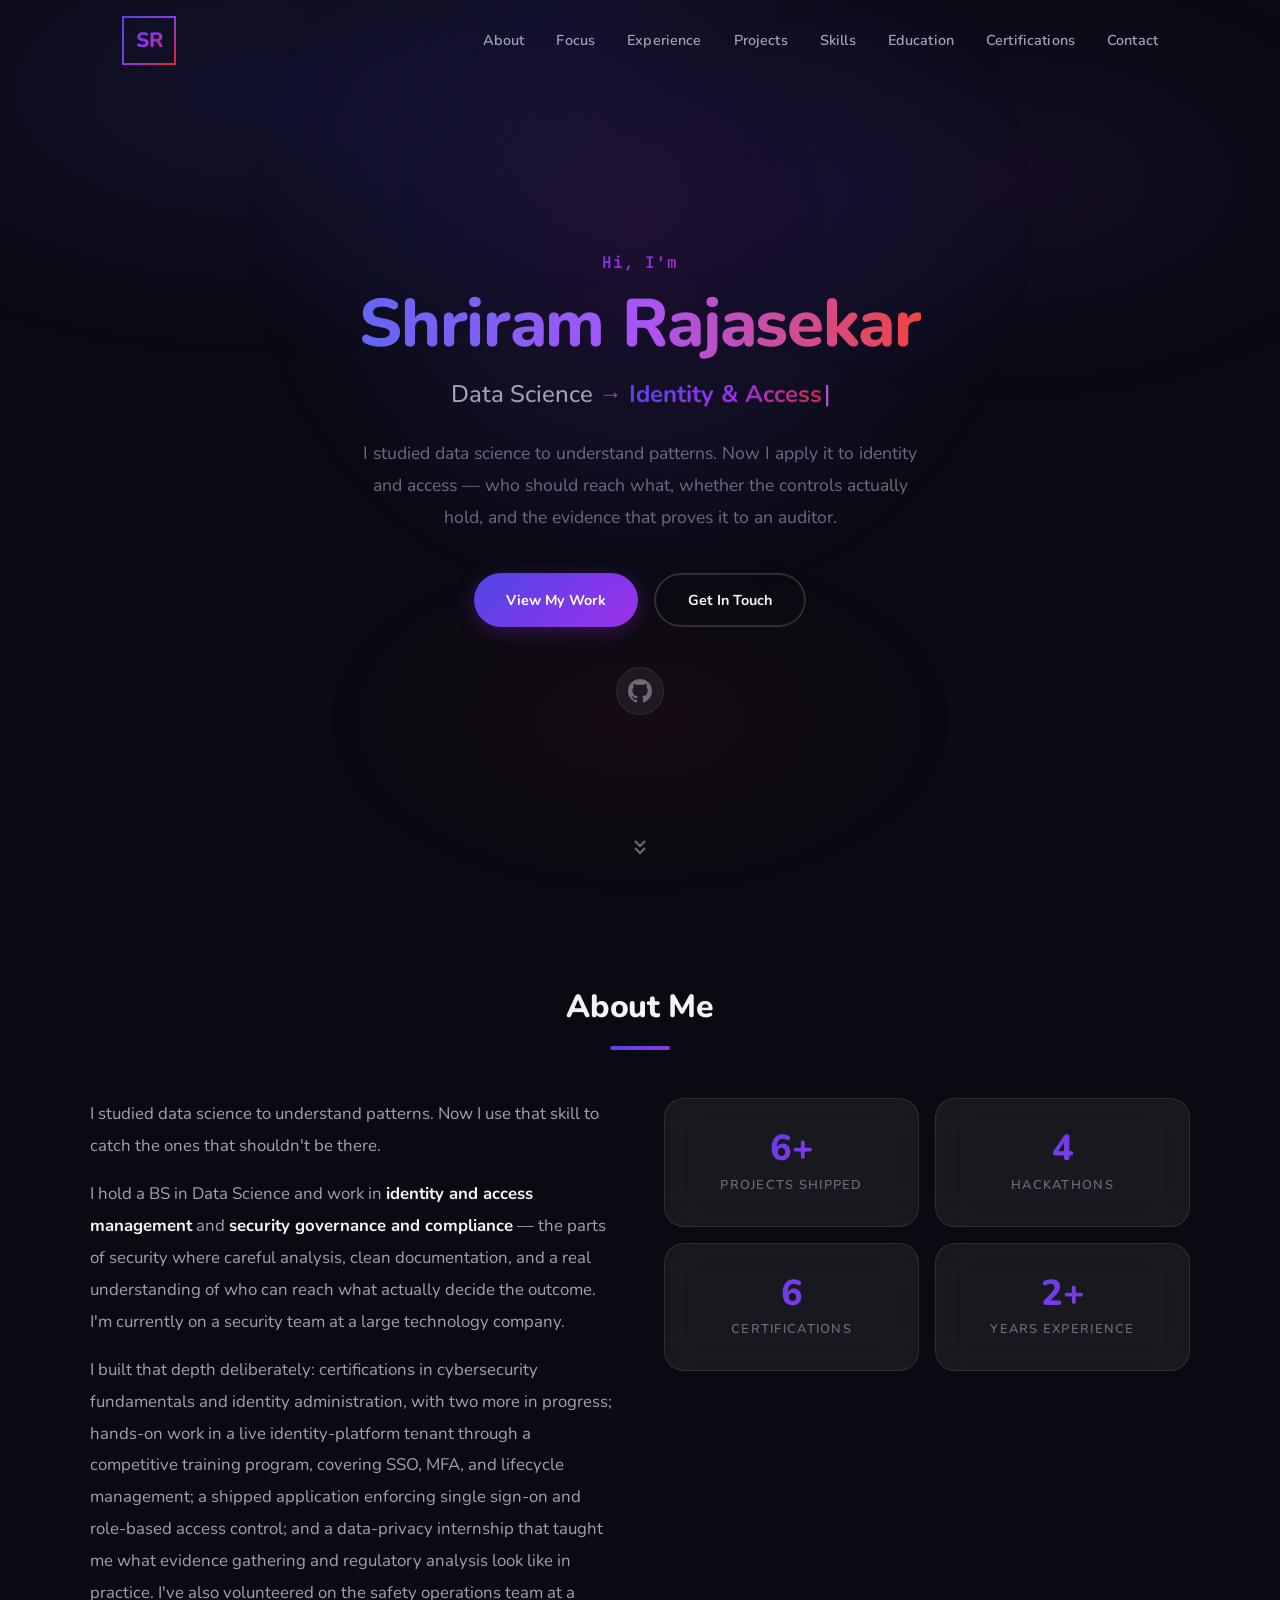
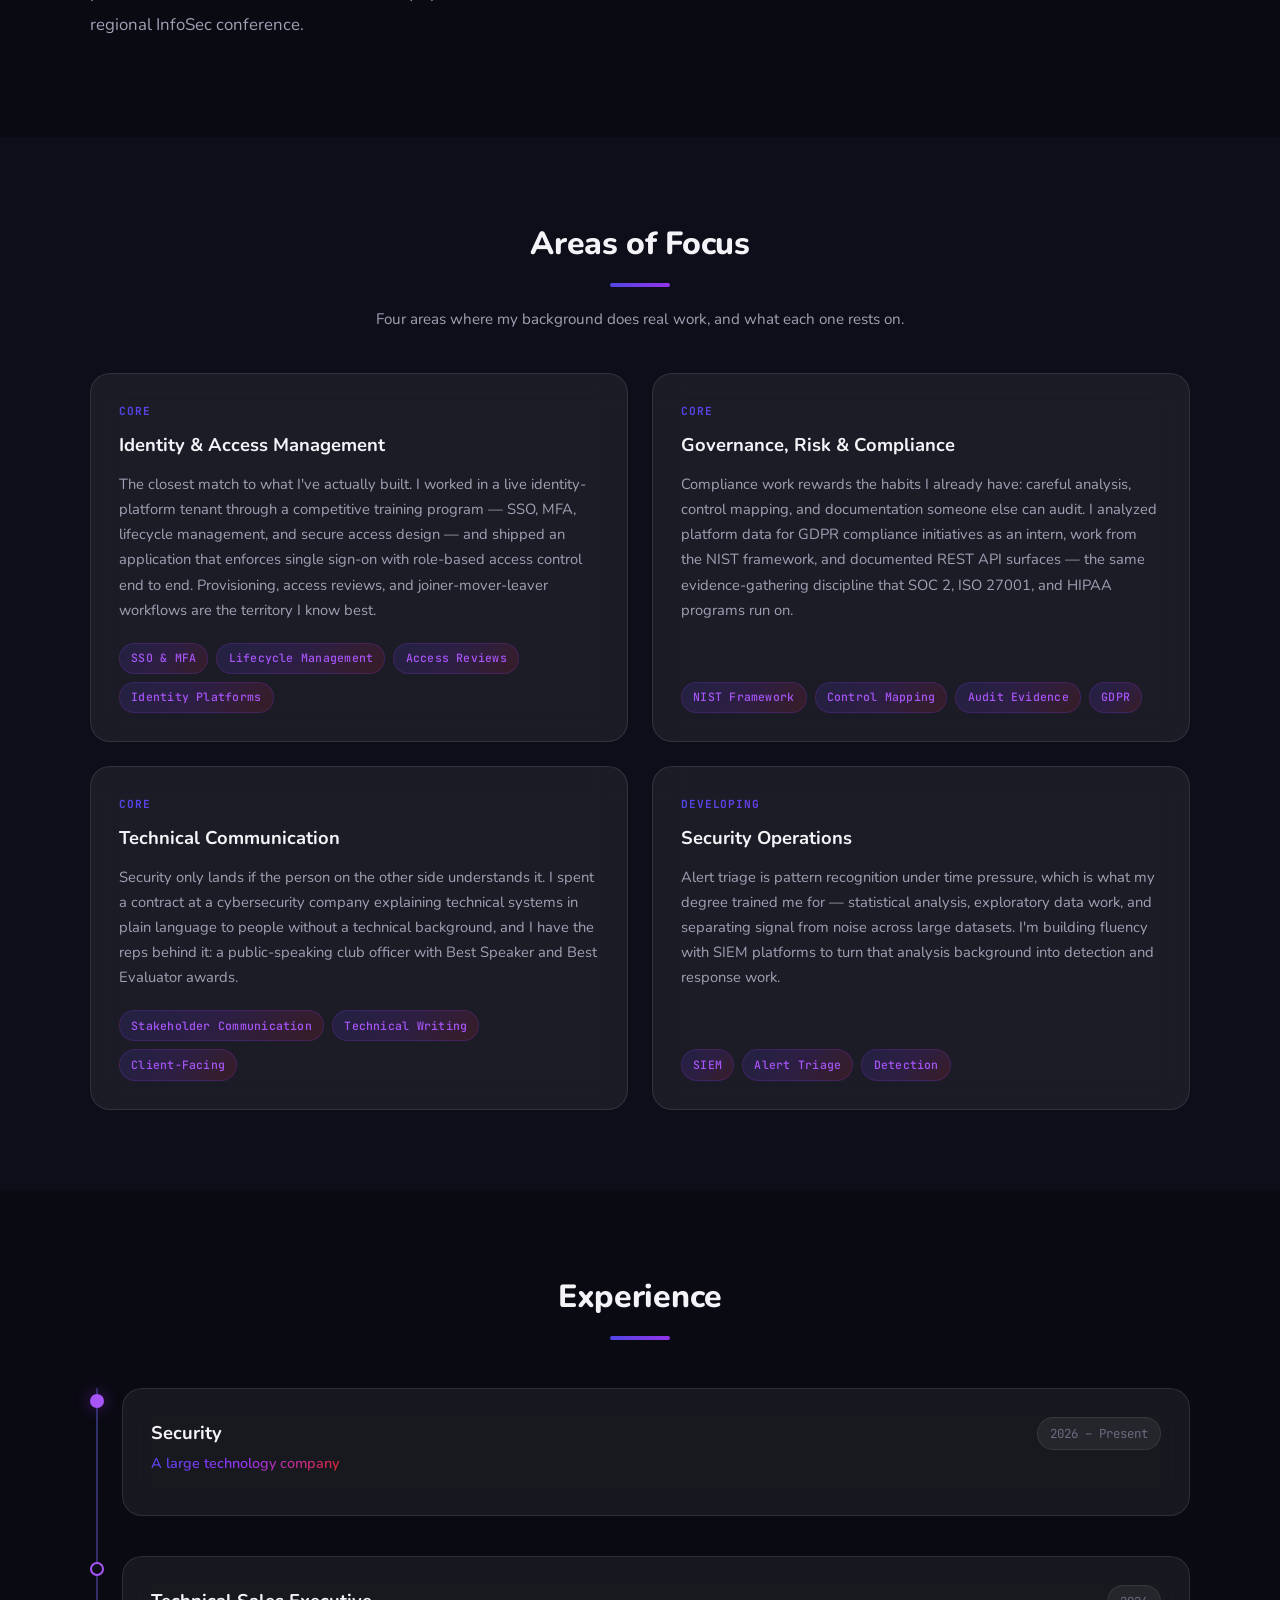
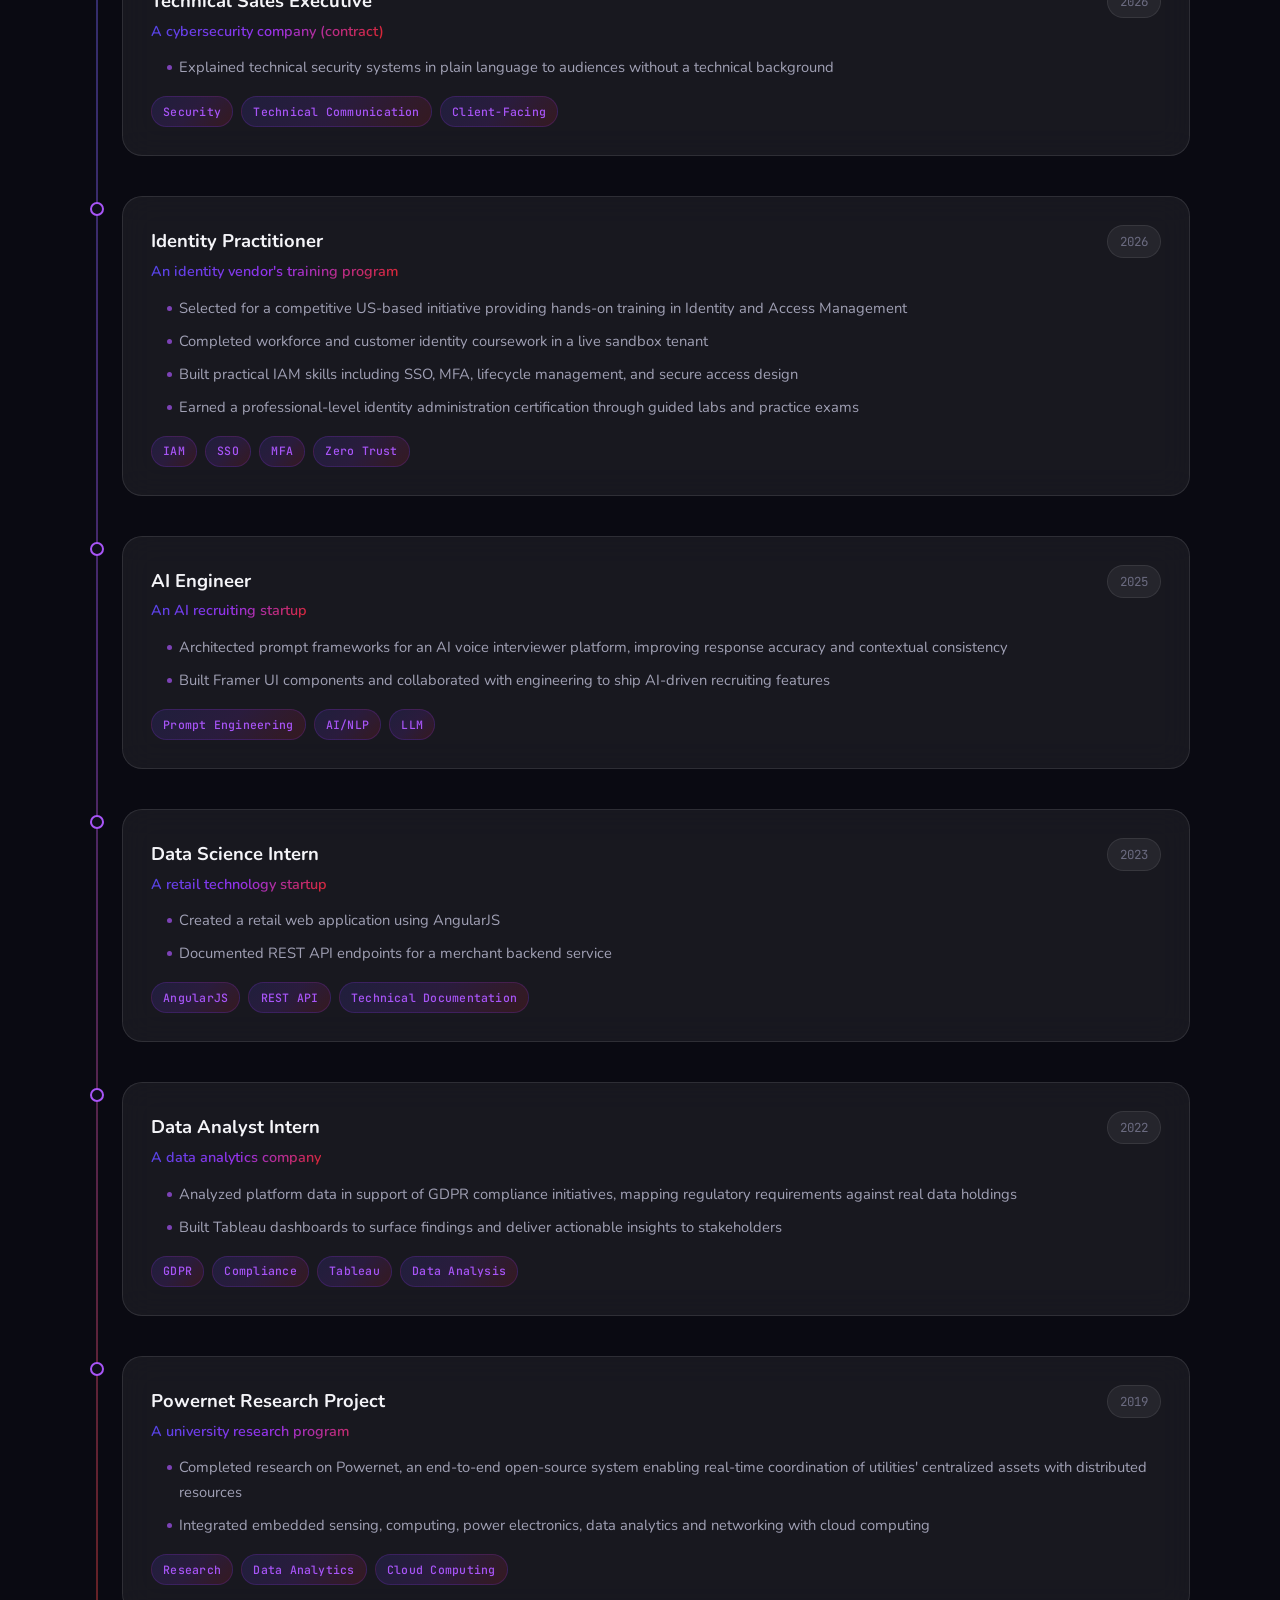
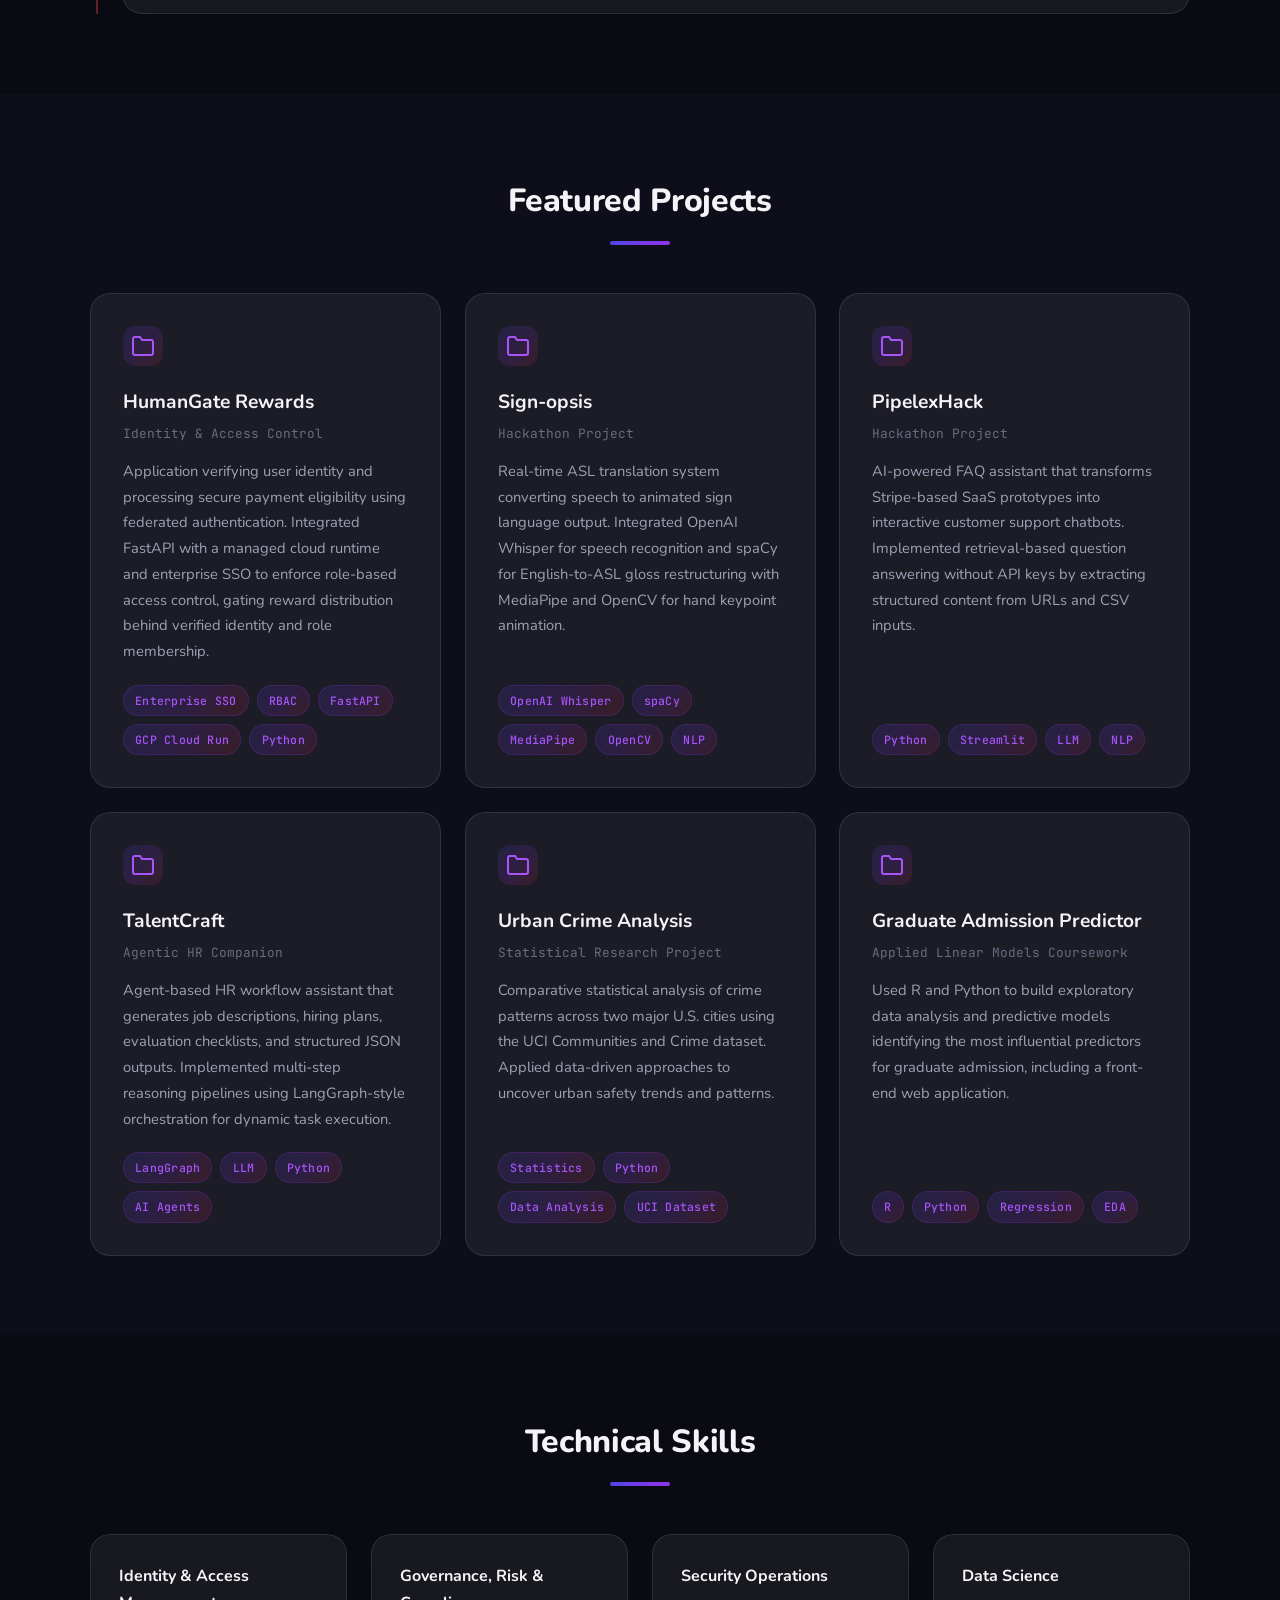
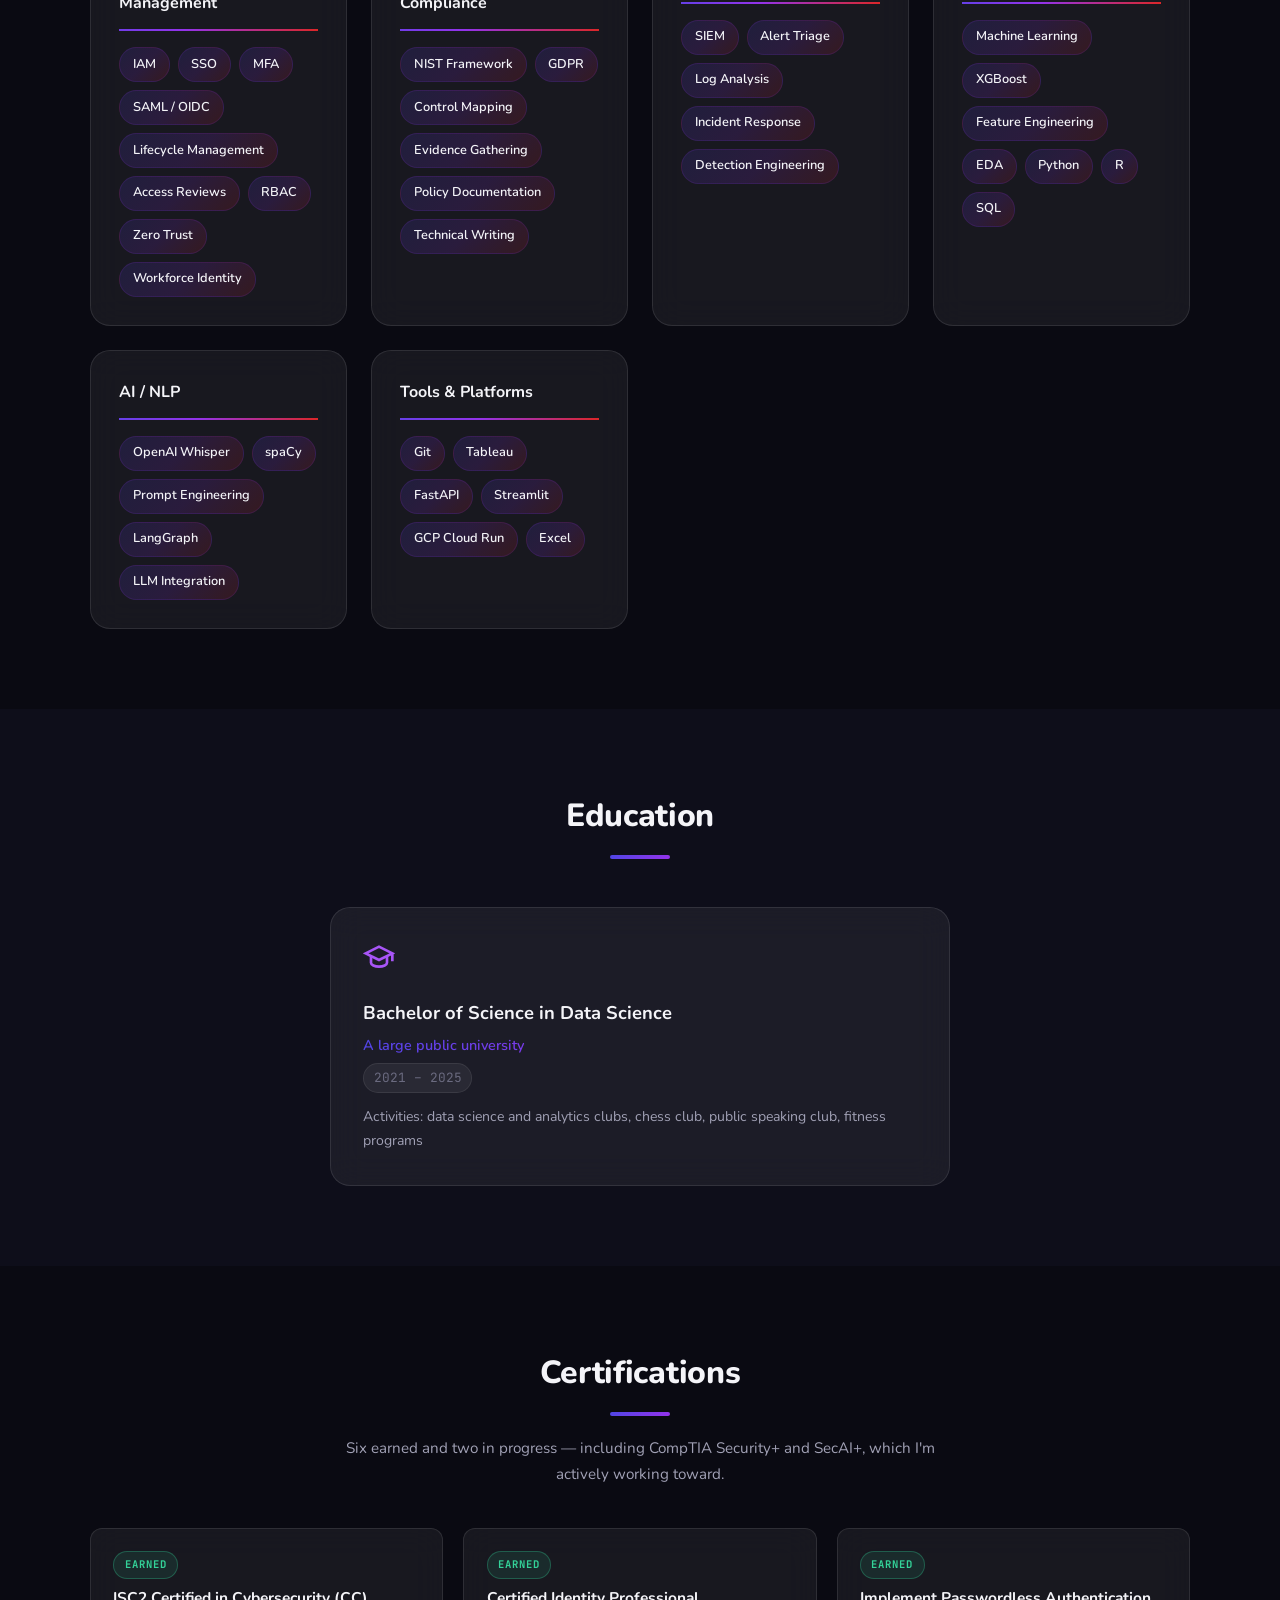
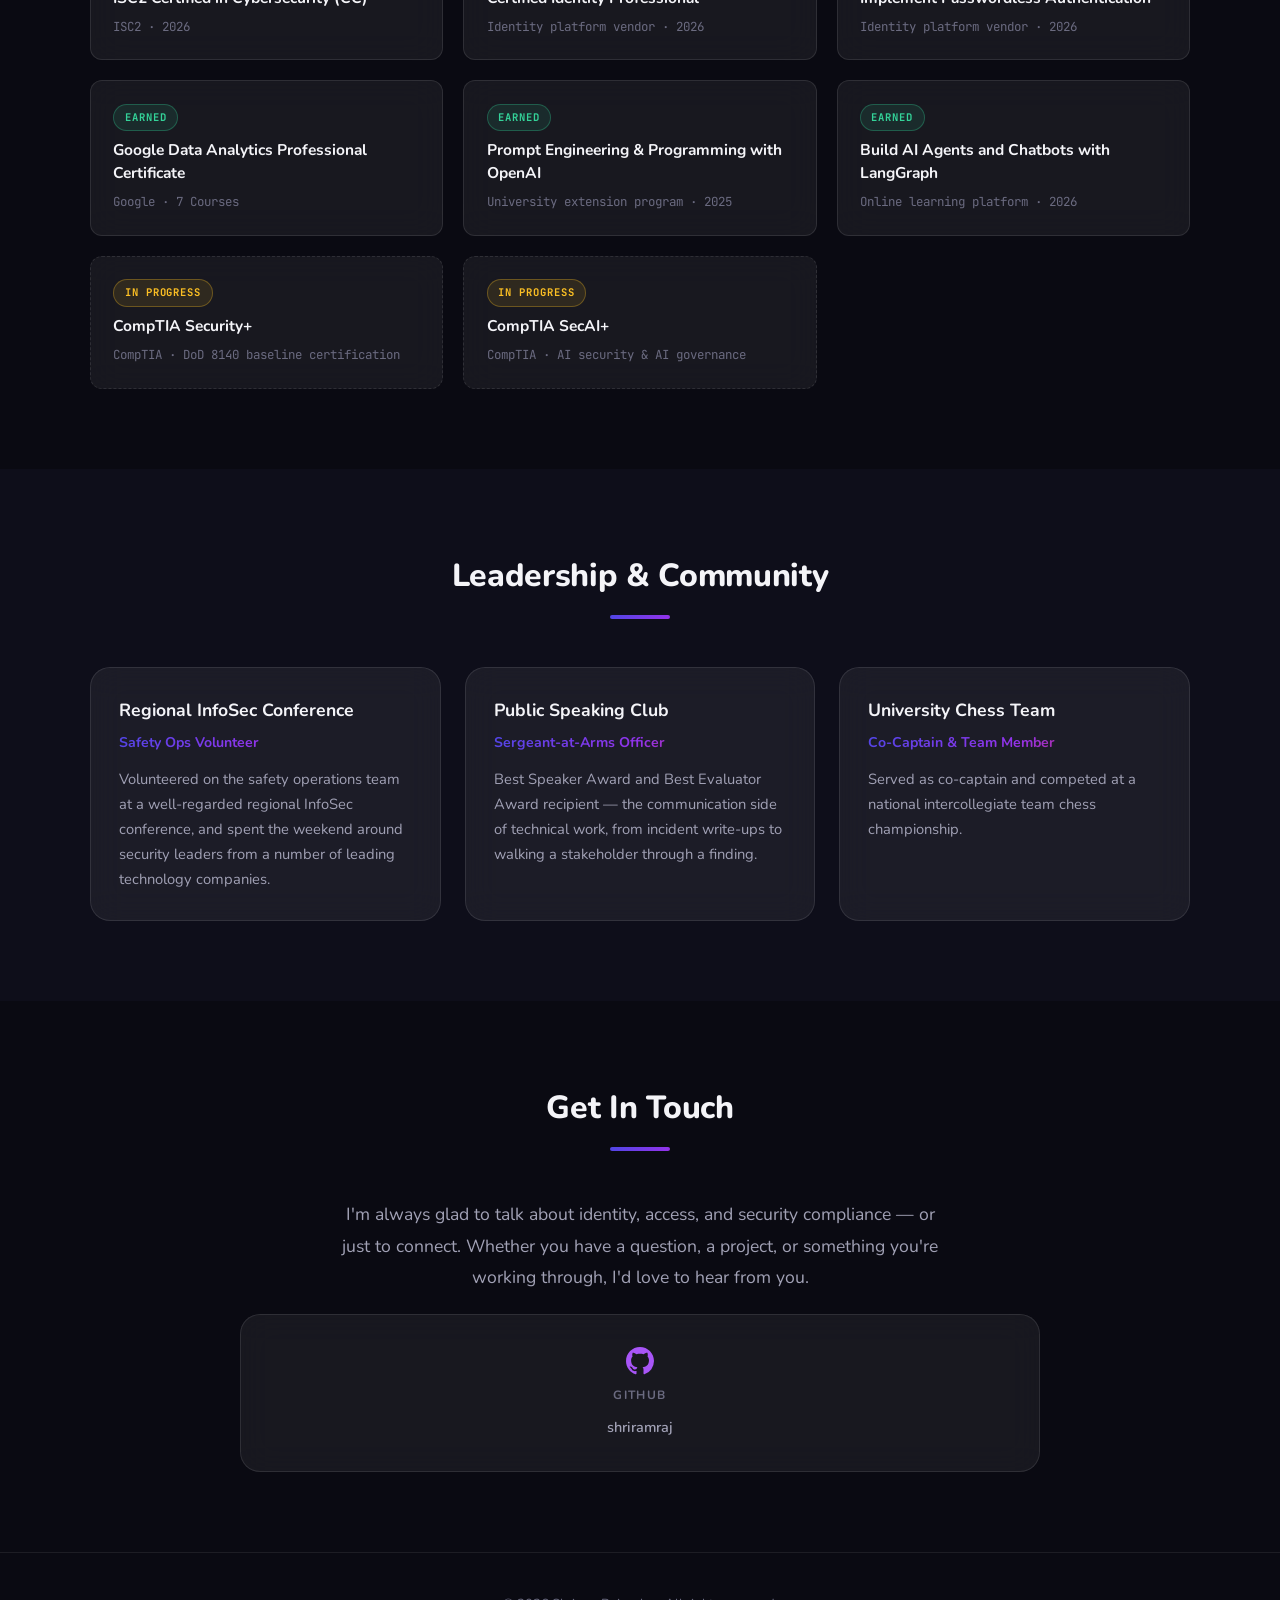
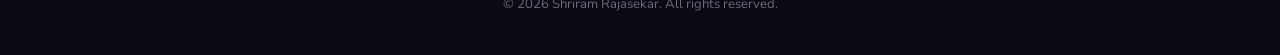
==== commit 7c0b42fc: "Remove email address from site Drop the email icon in the hero and the Email card in the contact sec" ====
--- a/index.html
+++ b/index.html
@@ -56,9 +56,6 @@
         <a href="https://github.com/shriramraj" target="_blank" rel="noopener noreferrer" aria-label="GitHub">
           <svg viewBox="0 0 24 24" fill="currentColor" width="24" height="24"><path d="M12 0C5.37 0 0 5.37 0 12c0 5.31 3.435 9.795 8.205 11.385.6.105.825-.255.825-.57 0-.285-.015-1.23-.015-2.235-3.015.555-3.795-.735-4.035-1.41-.135-.345-.72-1.41-1.23-1.695-.42-.225-1.02-.78-.015-.795.945-.015 1.62.87 1.845 1.23 1.08 1.815 2.805 1.305 3.495.99.105-.78.42-1.305.765-1.605-2.67-.3-5.46-1.335-5.46-5.925 0-1.305.465-2.385 1.23-3.225-.12-.3-.54-1.53.12-3.18 0 0 1.005-.315 3.3 1.23.96-.27 1.98-.405 3-.405s2.04.135 3 .405c2.295-1.56 3.3-1.23 3.3-1.23.66 1.65.24 2.88.12 3.18.765.84 1.23 1.905 1.23 3.225 0 4.605-2.805 5.625-5.475 5.925.435.375.81 1.095.81 2.22 0 1.605-.015 2.895-.015 3.3 0 .315.225.69.825.57A12.02 12.02 0 0024 12c0-6.63-5.37-12-12-12z"/></svg>
         </a>
-        <a href="https://mail.google.com/mail/?view=cm&amp;fs=1&amp;to=shriram.raj@gmail.com" target="_blank" rel="noopener noreferrer" aria-label="Email">
-          <svg viewBox="0 0 24 24" fill="currentColor" width="24" height="24"><path d="M20 4H4c-1.1 0-2 .9-2 2v12c0 1.1.9 2 2 2h16c1.1 0 2-.9 2-2V6c0-1.1-.9-2-2-2zm0 4l-8 5-8-5V6l8 5 8-5v2z"/></svg>
-        </a>
       </div>
     </div>
     <div class="hero-scroll">
@@ -614,11 +611,6 @@
       <h2 class="section-title">Get In Touch</h2>
       <p class="contact-text">I'm always glad to talk about identity, access, and security compliance &mdash; or just to connect. Whether you have a question, a project, or something you're working through, I'd love to hear from you.</p>
       <div class="contact-links">
-        <a href="https://mail.google.com/mail/?view=cm&amp;fs=1&amp;to=shriram.raj@gmail.com" target="_blank" rel="noopener noreferrer" class="contact-card">
-          <svg viewBox="0 0 24 24" fill="currentColor" width="28" height="28"><path d="M20 4H4c-1.1 0-2 .9-2 2v12c0 1.1.9 2 2 2h16c1.1 0 2-.9 2-2V6c0-1.1-.9-2-2-2zm0 4l-8 5-8-5V6l8 5 8-5v2z"/></svg>
-          <span class="contact-label">Email</span>
-          <span class="contact-value">shriram.raj@gmail.com</span>
-        </a>
         <a href="https://github.com/shriramraj" target="_blank" rel="noopener noreferrer" class="contact-card">
           <svg viewBox="0 0 24 24" fill="currentColor" width="28" height="28"><path d="M12 0C5.37 0 0 5.37 0 12c0 5.31 3.435 9.795 8.205 11.385.6.105.825-.255.825-.57 0-.285-.015-1.23-.015-2.235-3.015.555-3.795-.735-4.035-1.41-.135-.345-.72-1.41-1.23-1.695-.42-.225-1.02-.78-.015-.795.945-.015 1.62.87 1.845 1.23 1.08 1.815 2.805 1.305 3.495.99.105-.78.42-1.305.765-1.605-2.67-.3-5.46-1.335-5.46-5.925 0-1.305.465-2.385 1.23-3.225-.12-.3-.54-1.53.12-3.18 0 0 1.005-.315 3.3 1.23.96-.27 1.98-.405 3-.405s2.04.135 3 .405c2.295-1.56 3.3-1.23 3.3-1.23.66 1.65.24 2.88.12 3.18.765.84 1.23 1.905 1.23 3.225 0 4.605-2.805 5.625-5.475 5.925.435.375.81 1.095.81 2.22 0 1.605-.015 2.895-.015 3.3 0 .315.225.69.825.57A12.02 12.02 0 0024 12c0-6.63-5.37-12-12-12z"/></svg>
           <span class="contact-label">GitHub</span>
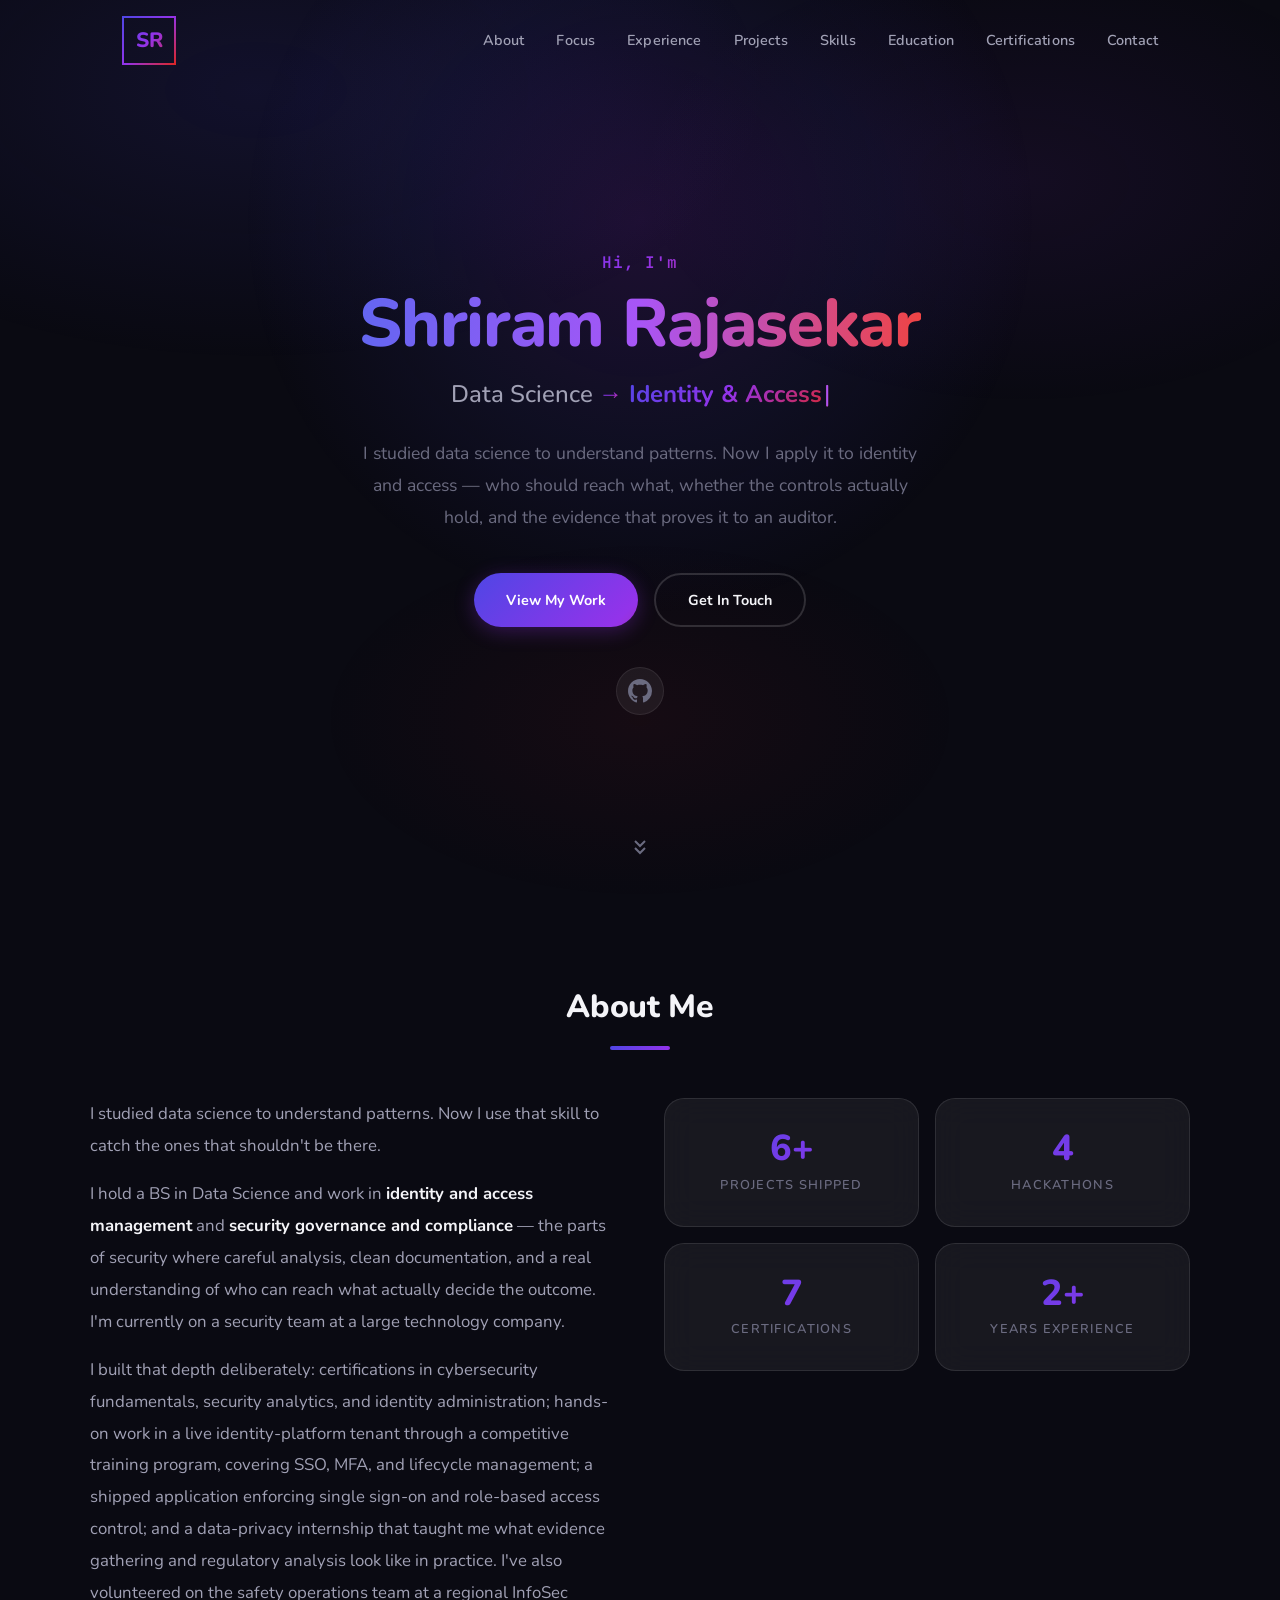
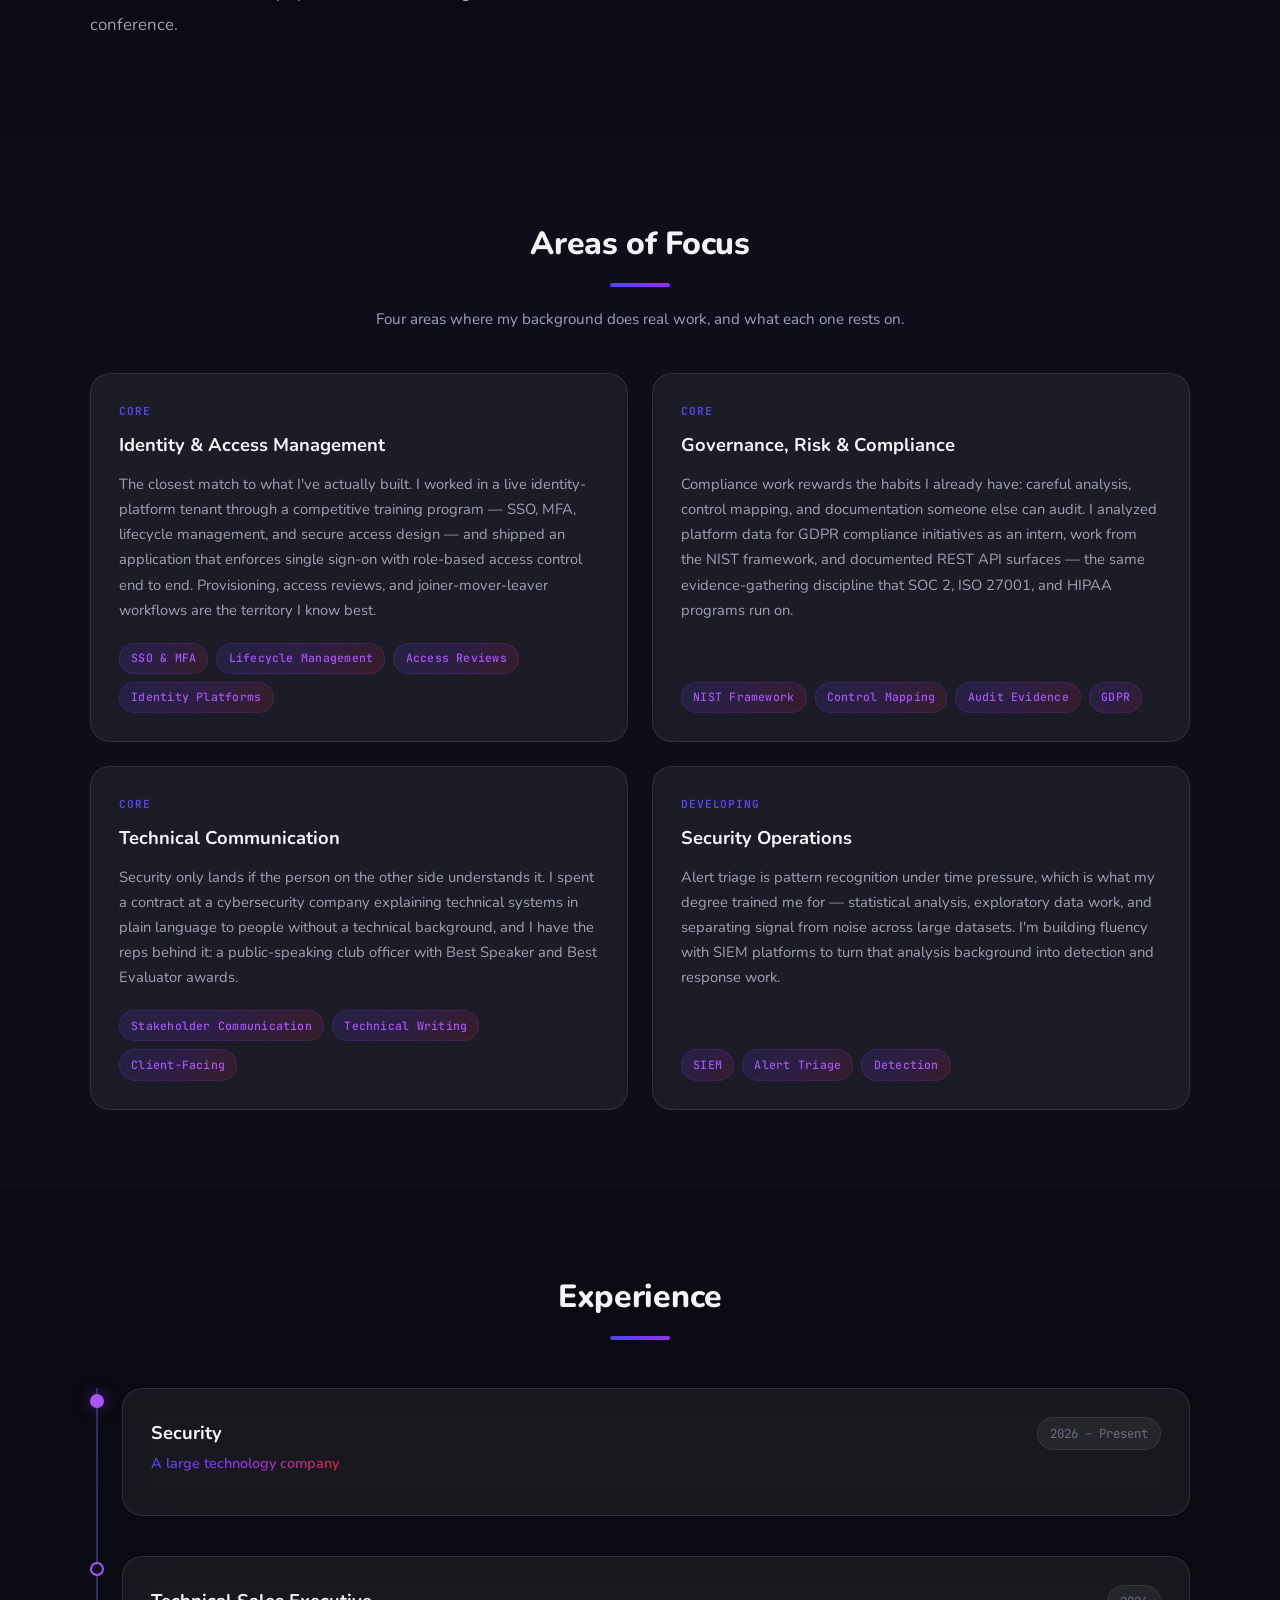
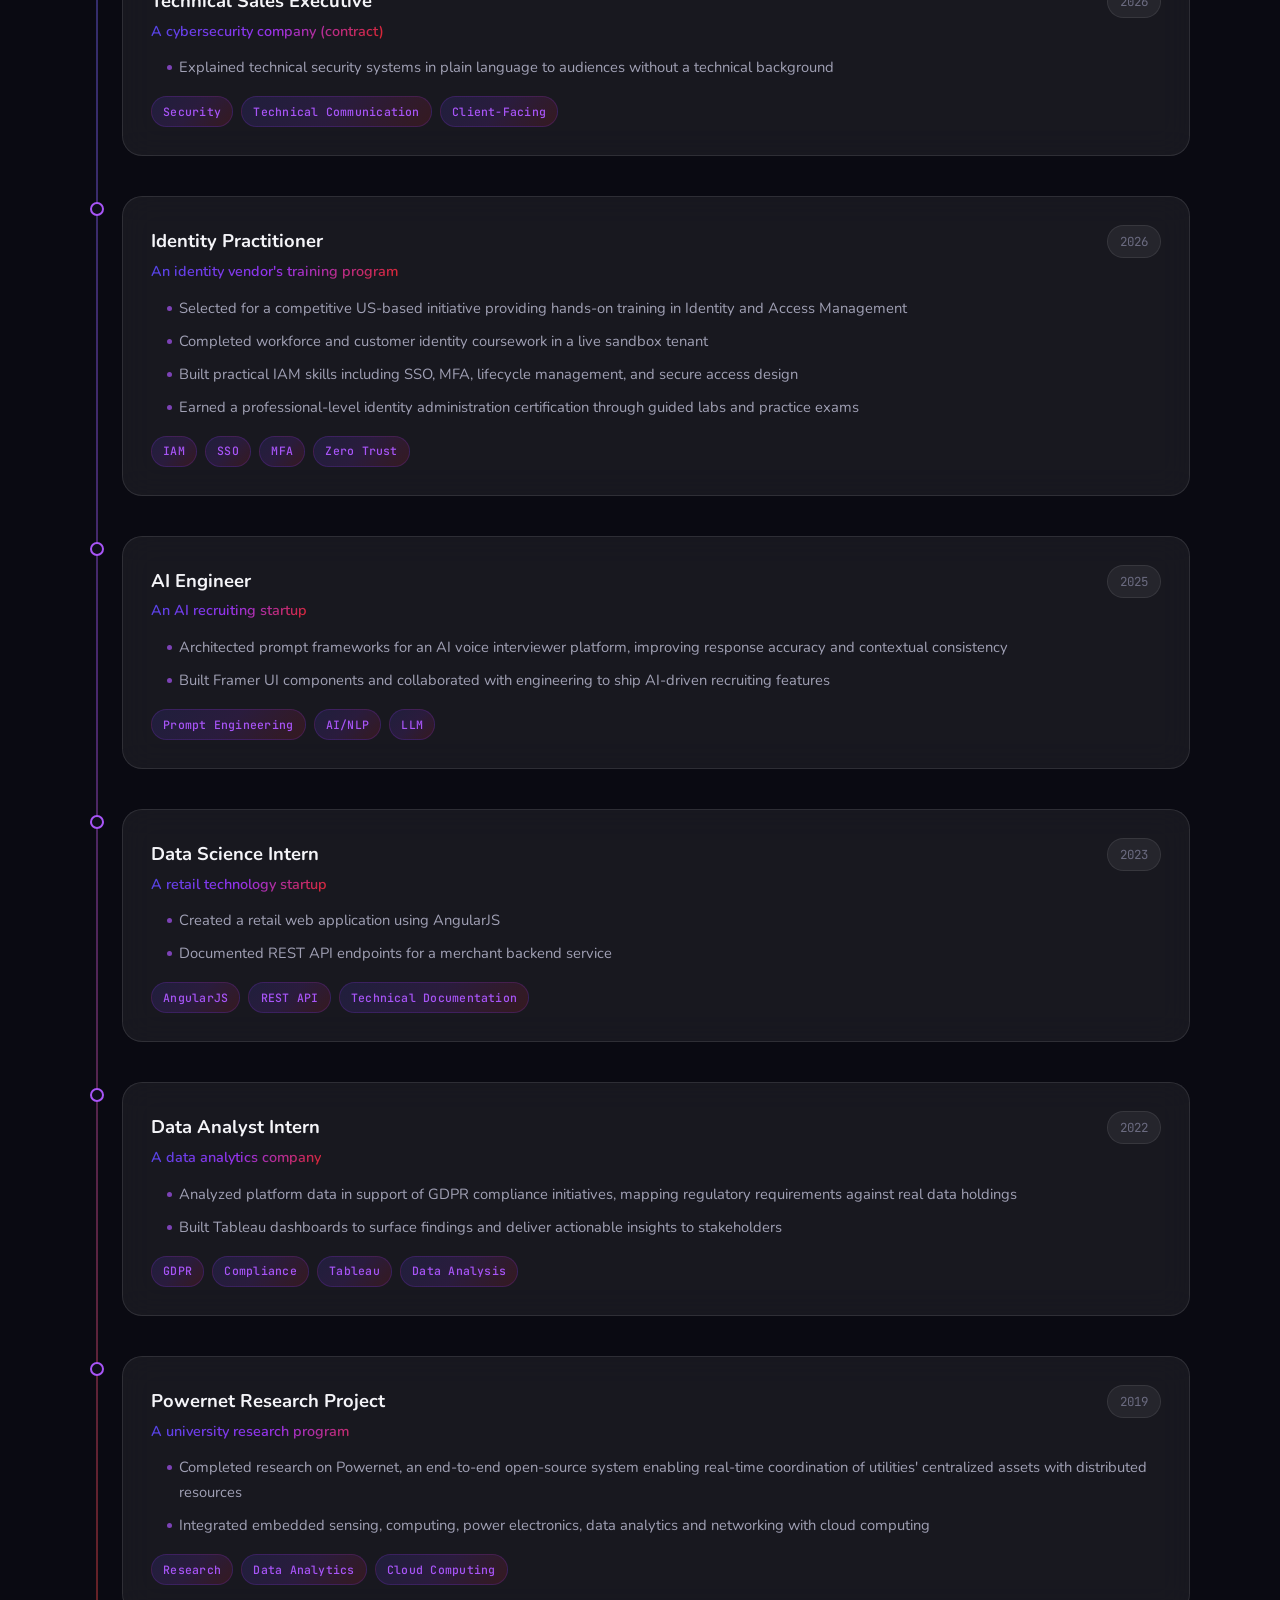
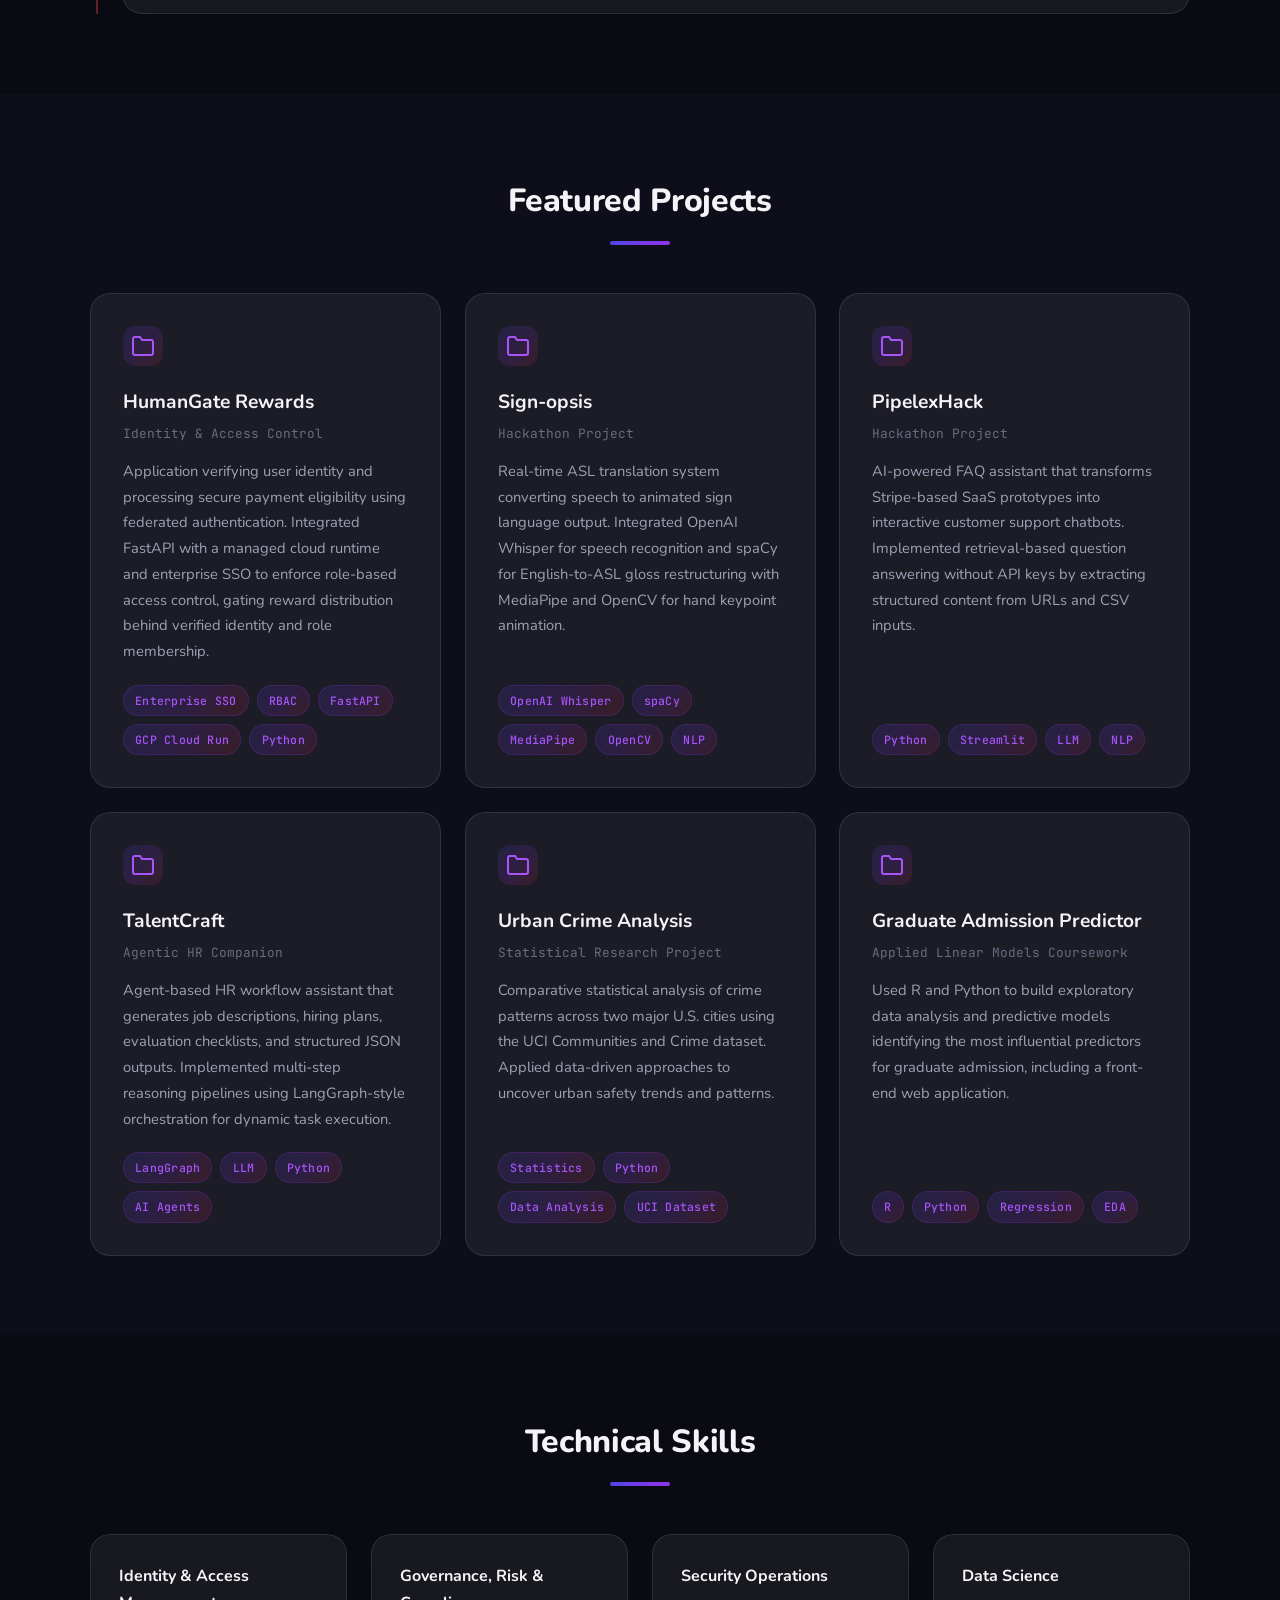
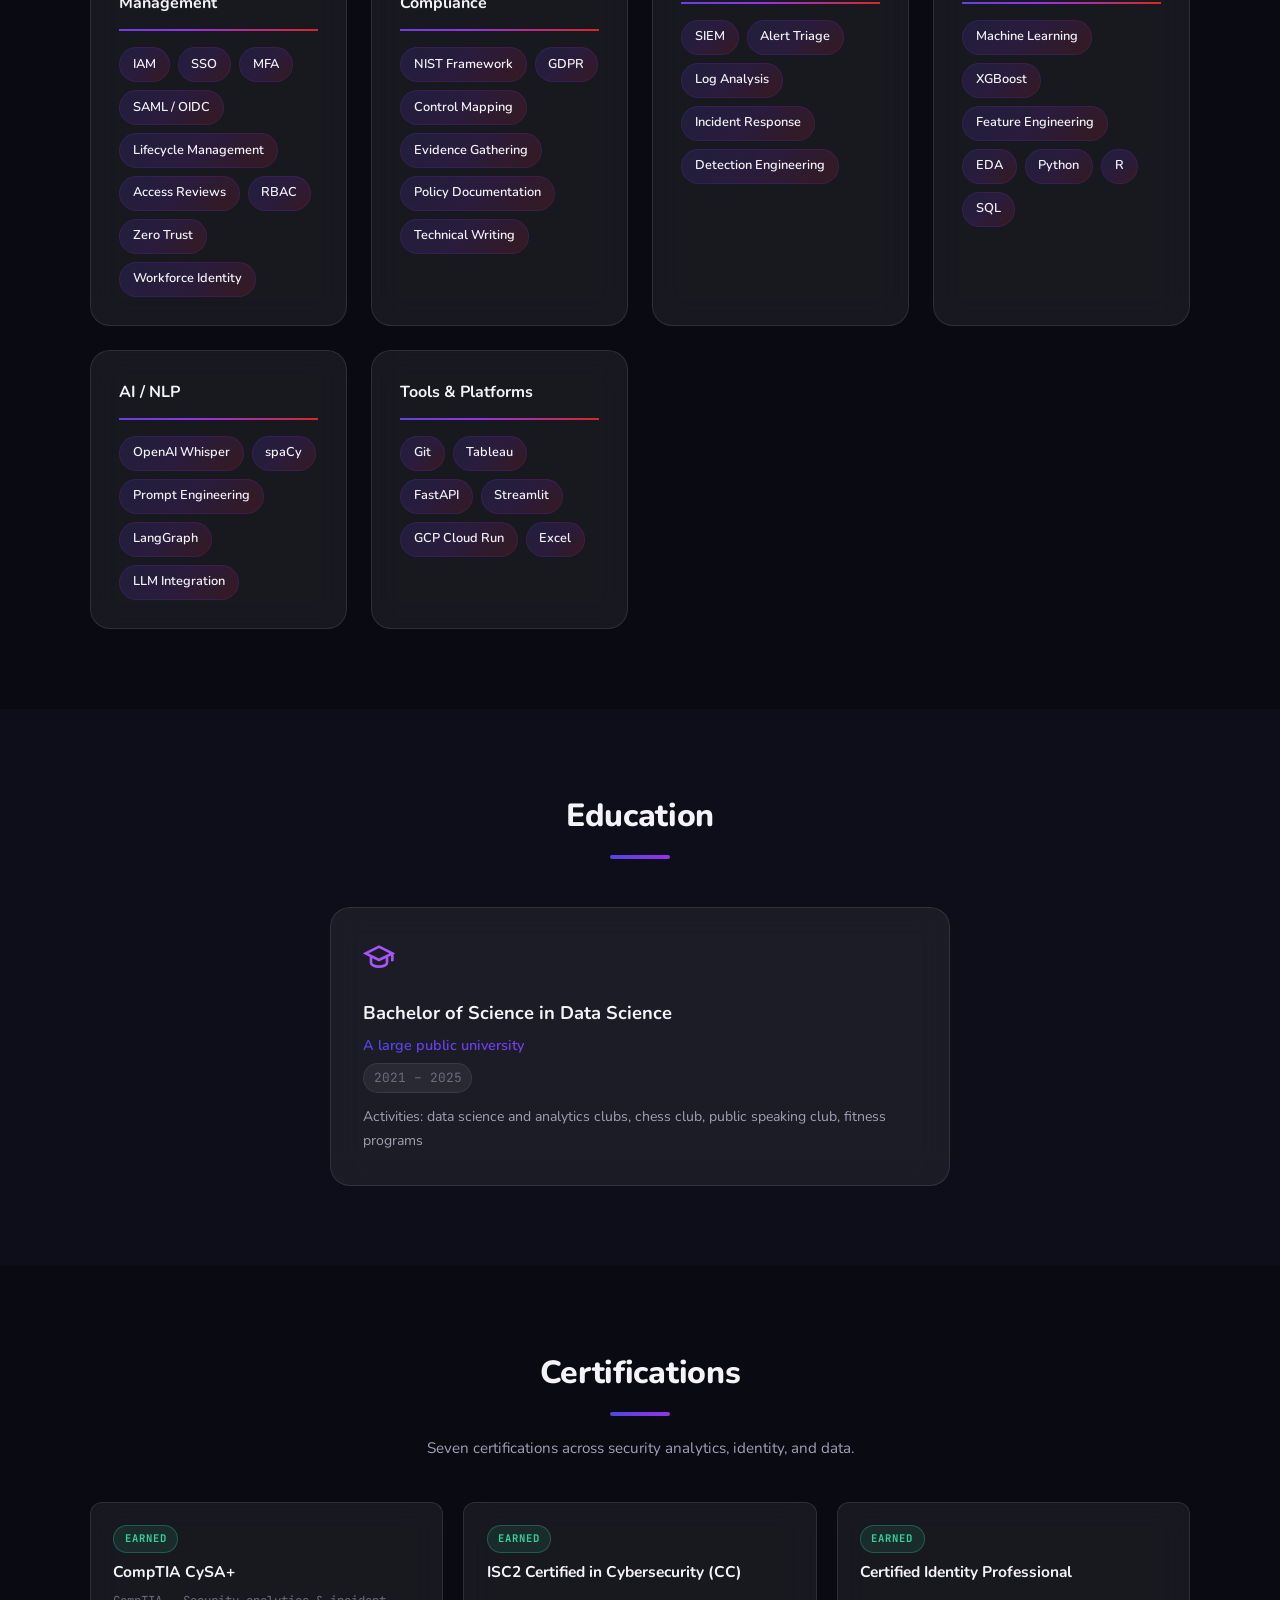
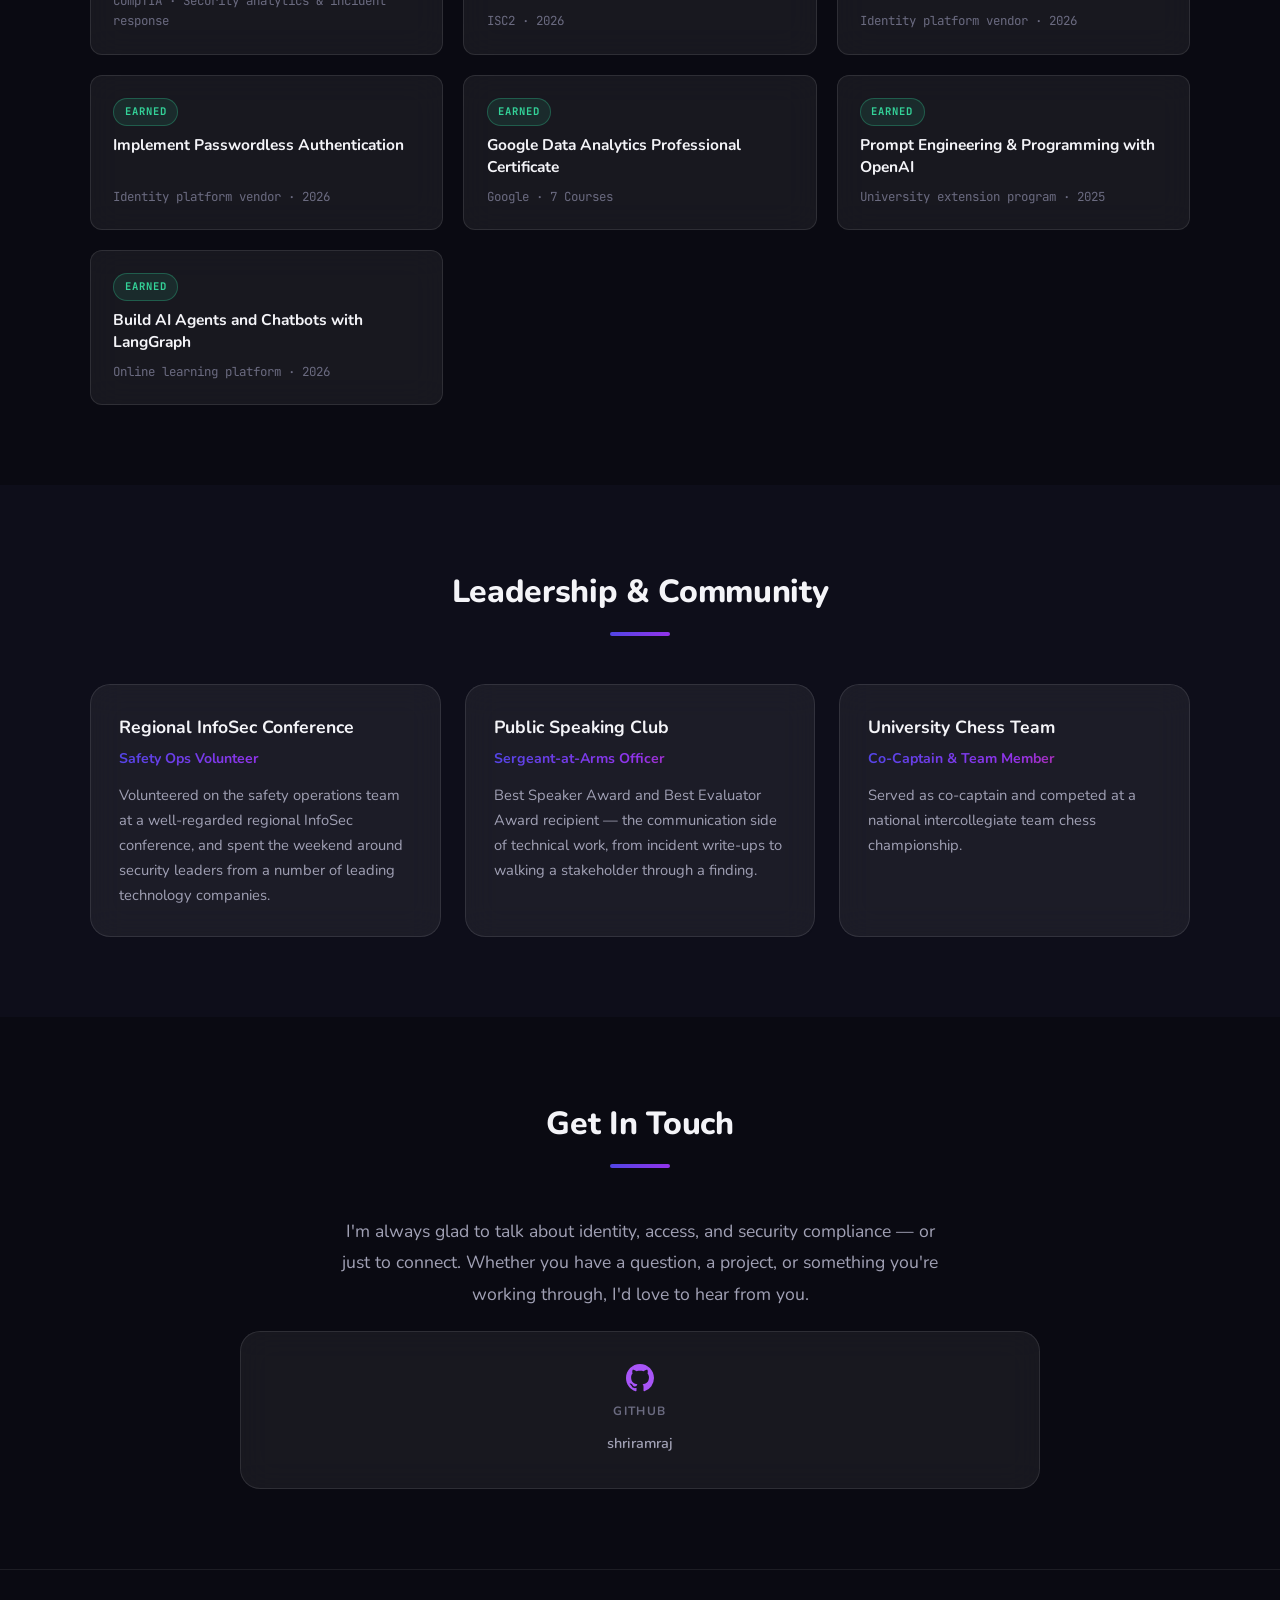
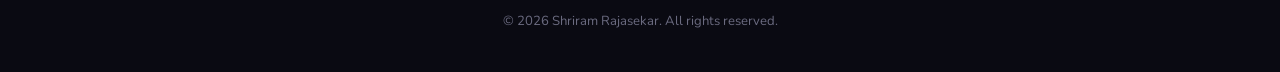
==== commit 555b6e25: "Add CompTIA CySA+ and drop the two unplanned certifications - Add CompTIA CySA+ as earned, placed fi" ====
--- a/index.html
+++ b/index.html
@@ -73,7 +73,7 @@
         <div class="about-text">
           <p>I studied data science to understand patterns. Now I use that skill to catch the ones that shouldn't be there.</p>
           <p>I hold a BS in Data Science and work in <strong>identity and access management</strong> and <strong>security governance and compliance</strong> &mdash; the parts of security where careful analysis, clean documentation, and a real understanding of who can reach what actually decide the outcome. I'm currently on a security team at a large technology company.</p>
-          <p>I built that depth deliberately: certifications in cybersecurity fundamentals and identity administration, with two more in progress; hands-on work in a live identity-platform tenant through a competitive training program, covering SSO, MFA, and lifecycle management; a shipped application enforcing single sign-on and role-based access control; and a data-privacy internship that taught me what evidence gathering and regulatory analysis look like in practice. I've also volunteered on the safety operations team at a regional InfoSec conference.</p>
+          <p>I built that depth deliberately: certifications in cybersecurity fundamentals, security analytics, and identity administration; hands-on work in a live identity-platform tenant through a competitive training program, covering SSO, MFA, and lifecycle management; a shipped application enforcing single sign-on and role-based access control; and a data-privacy internship that taught me what evidence gathering and regulatory analysis look like in practice. I've also volunteered on the safety operations team at a regional InfoSec conference.</p>
         </div>
         <div class="about-highlights">
           <div class="highlight-card">
@@ -85,7 +85,7 @@
             <span class="highlight-label">Hackathons</span>
           </div>
           <div class="highlight-card">
-            <span class="highlight-number" data-target="6" data-suffix="">0</span>
+            <span class="highlight-number" data-target="7" data-suffix="">0</span>
             <span class="highlight-label">Certifications</span>
           </div>
           <div class="highlight-card">
@@ -522,8 +522,14 @@
   <section class="section" id="certifications">
     <div class="container">
       <h2 class="section-title">Certifications</h2>
-      <p class="section-intro">Six earned and two in progress &mdash; including CompTIA Security+ and SecAI+, which I'm actively working toward.</p>
+      <p class="section-intro">Seven certifications across security analytics, identity, and data.</p>
       <div class="cert-grid">
+
+        <div class="cert-card">
+          <span class="cert-status cert-status--earned">Earned</span>
+          <h3 class="cert-name">CompTIA CySA+</h3>
+          <p class="cert-issuer">CompTIA &middot; Security analytics &amp; incident response</p>
+        </div>
 
         <div class="cert-card">
           <span class="cert-status cert-status--earned">Earned</span>
@@ -559,18 +565,6 @@
           <span class="cert-status cert-status--earned">Earned</span>
           <h3 class="cert-name">Build AI Agents and Chatbots with LangGraph</h3>
           <p class="cert-issuer">Online learning platform &middot; 2026</p>
-        </div>
-
-        <div class="cert-card cert-card--progress">
-          <span class="cert-status cert-status--progress">In Progress</span>
-          <h3 class="cert-name">CompTIA Security+</h3>
-          <p class="cert-issuer">CompTIA &middot; DoD 8140 baseline certification</p>
-        </div>
-
-        <div class="cert-card cert-card--progress">
-          <span class="cert-status cert-status--progress">In Progress</span>
-          <h3 class="cert-name">CompTIA SecAI+</h3>
-          <p class="cert-issuer">CompTIA &middot; AI security &amp; AI governance</p>
         </div>
 
       </div>
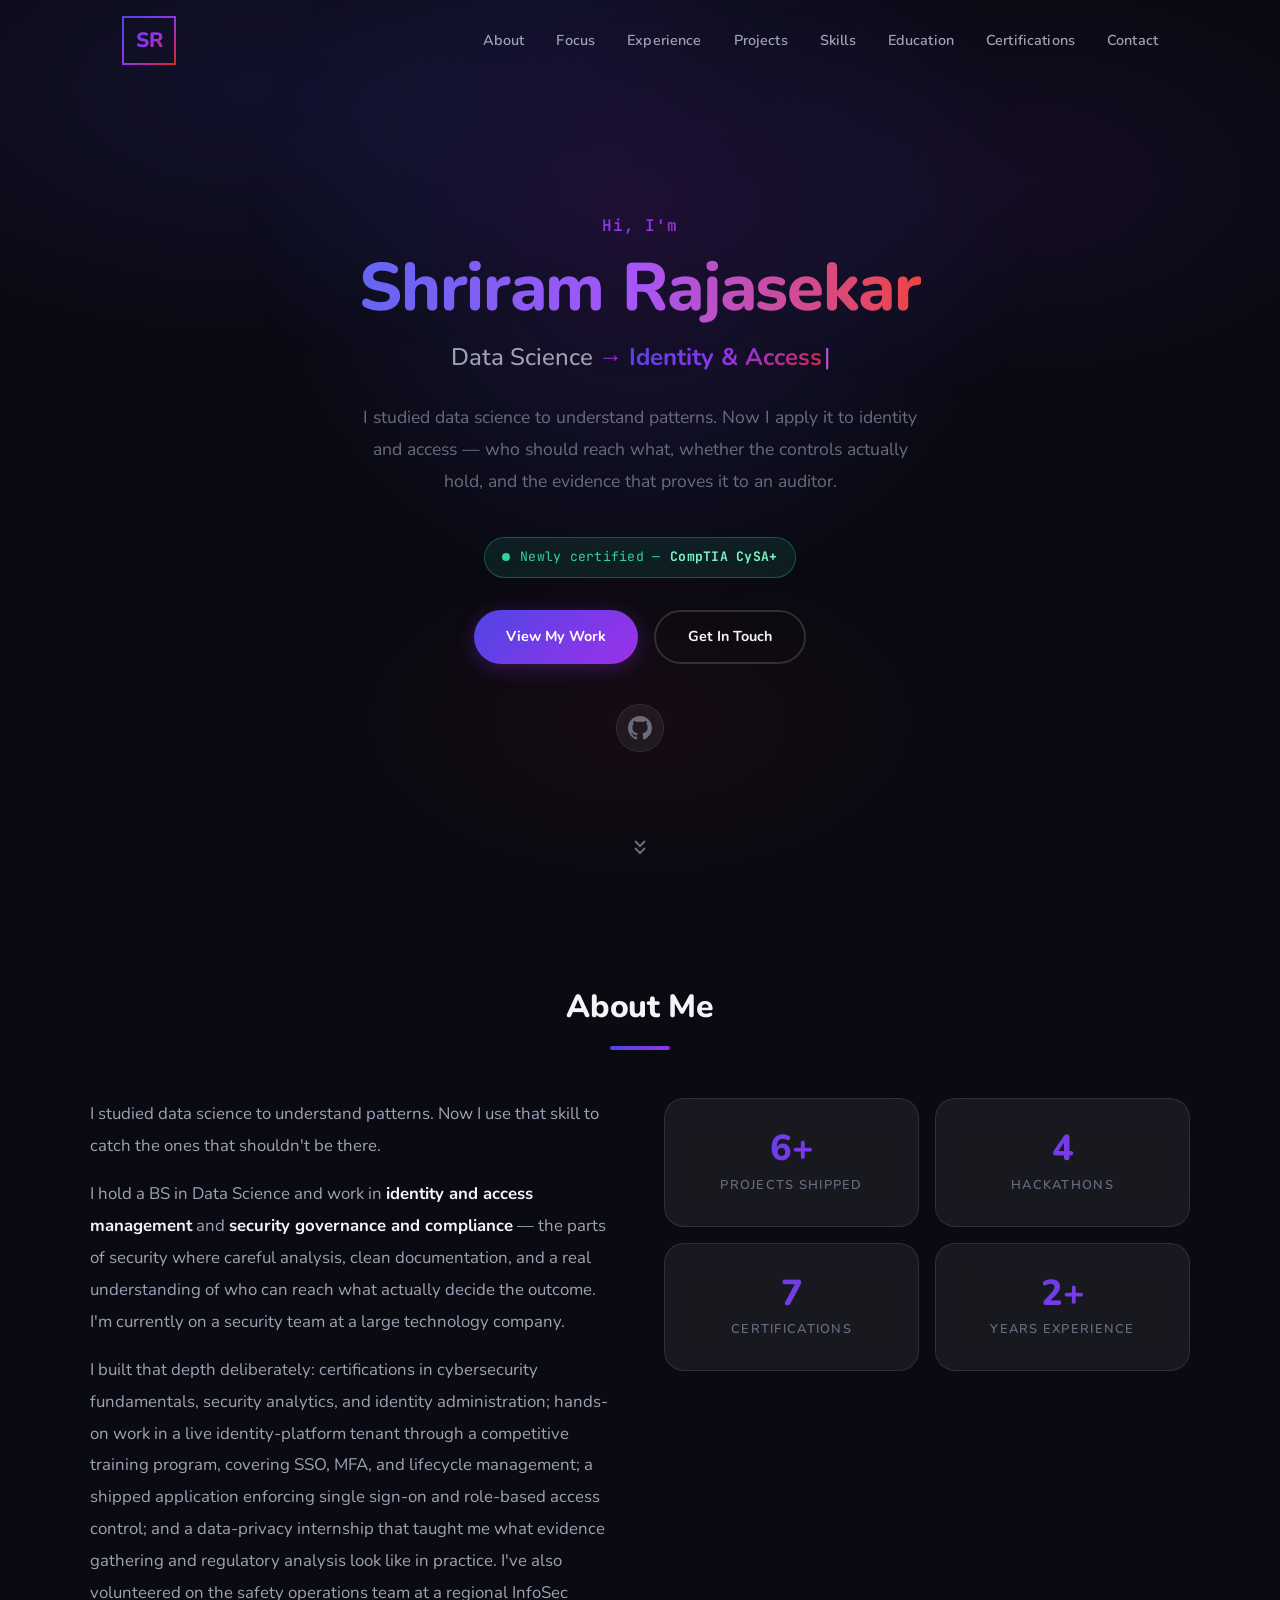
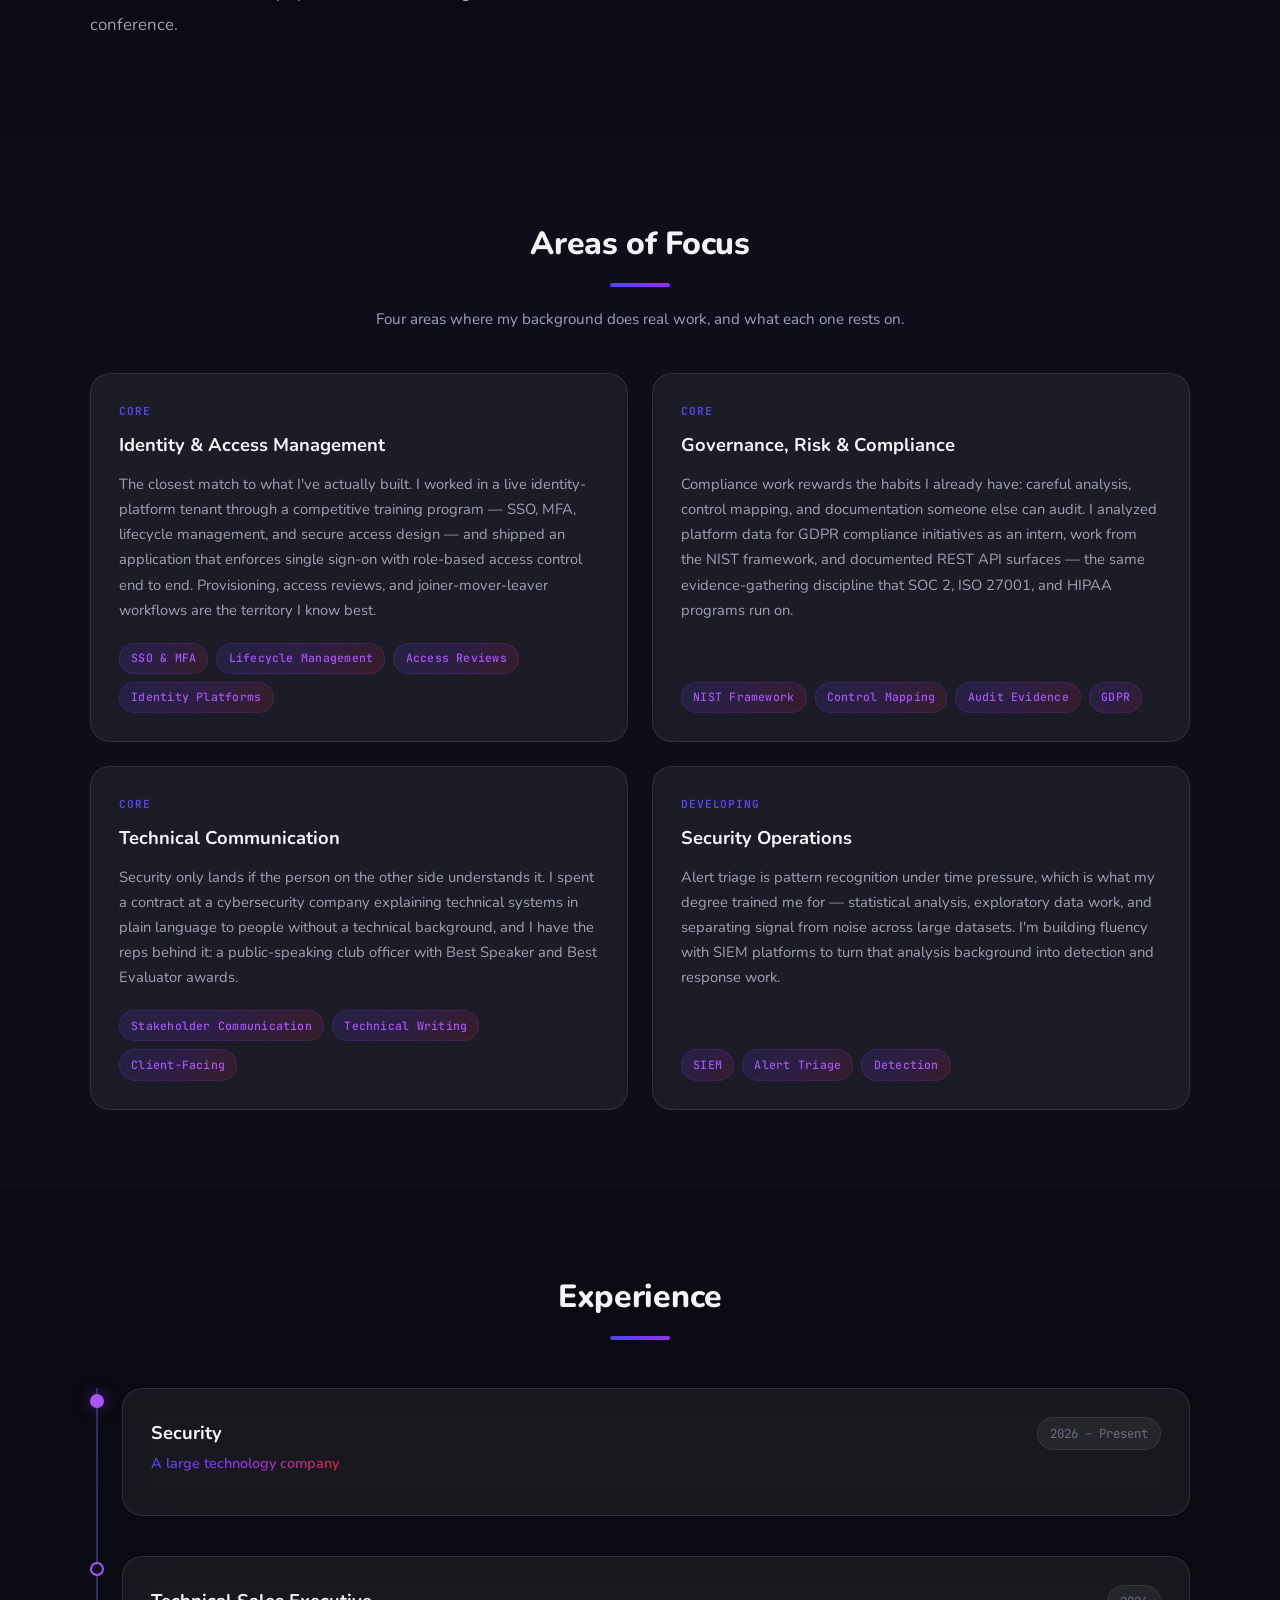
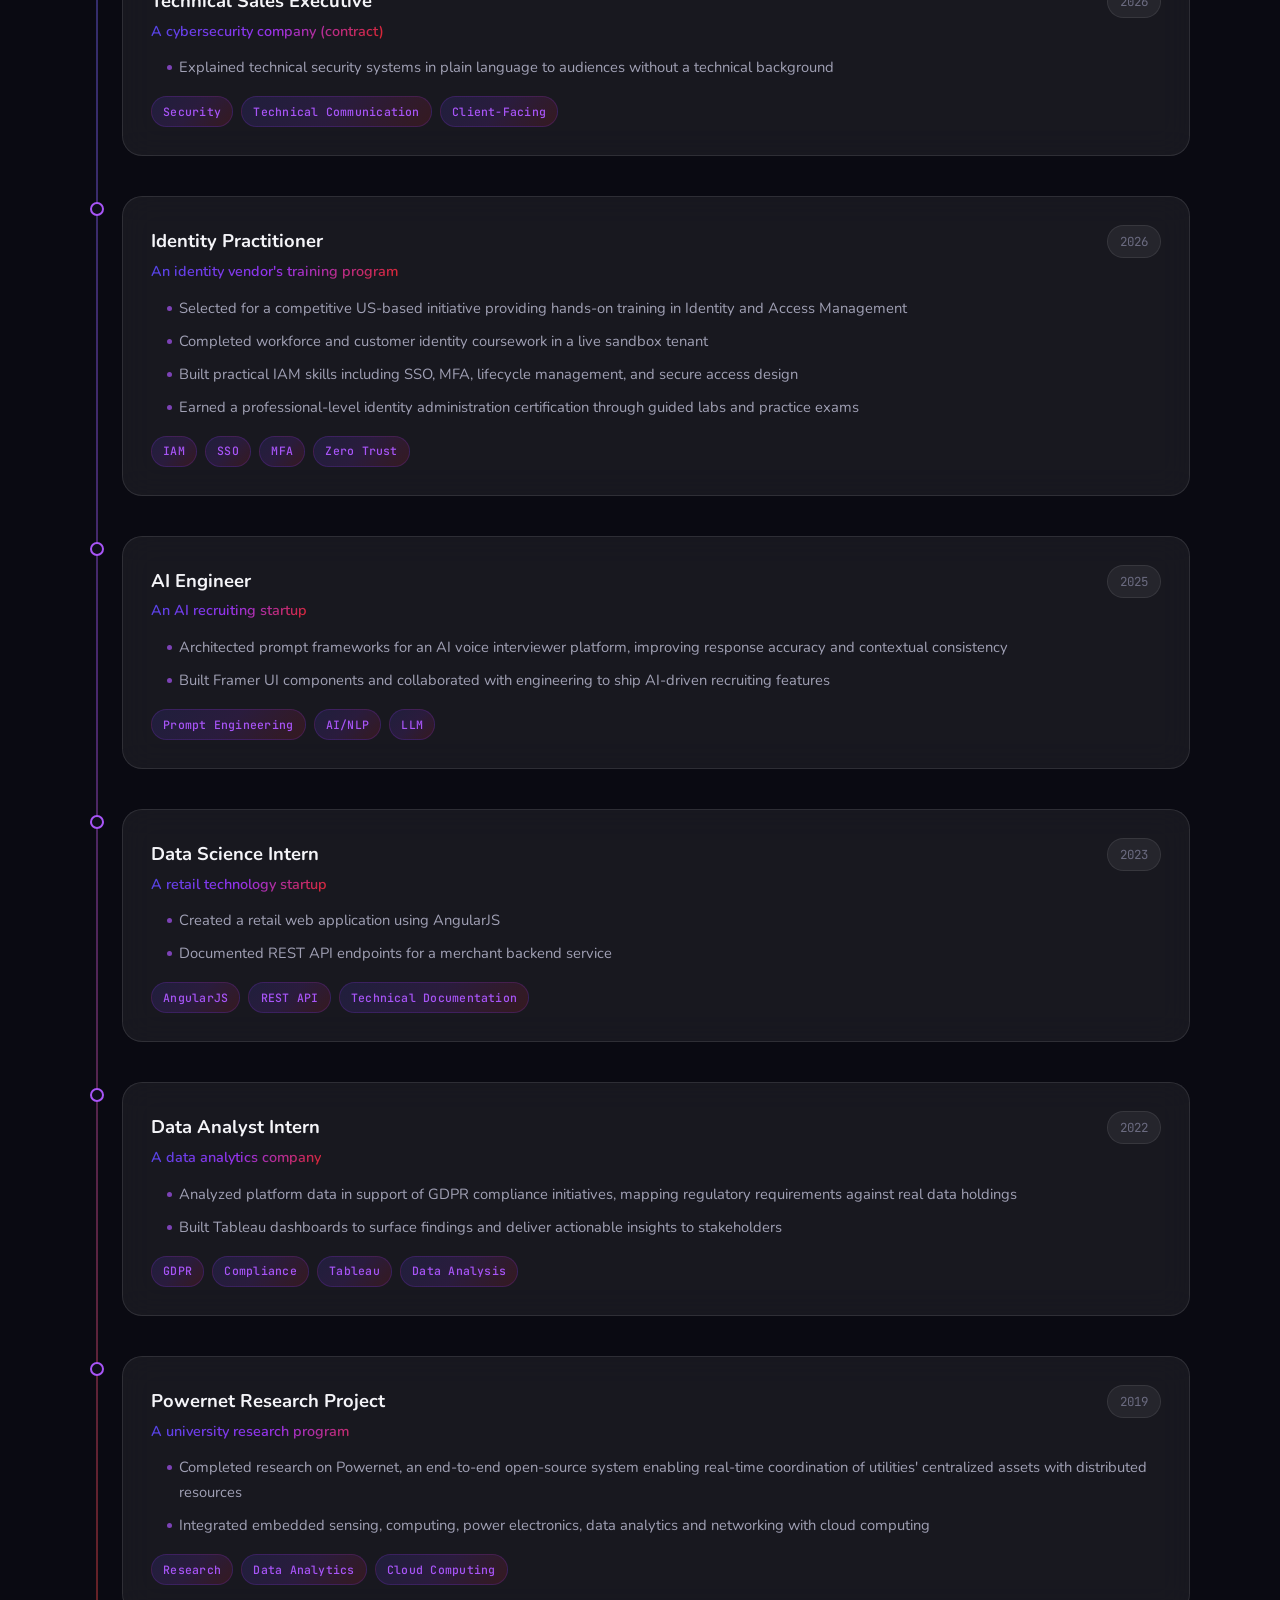
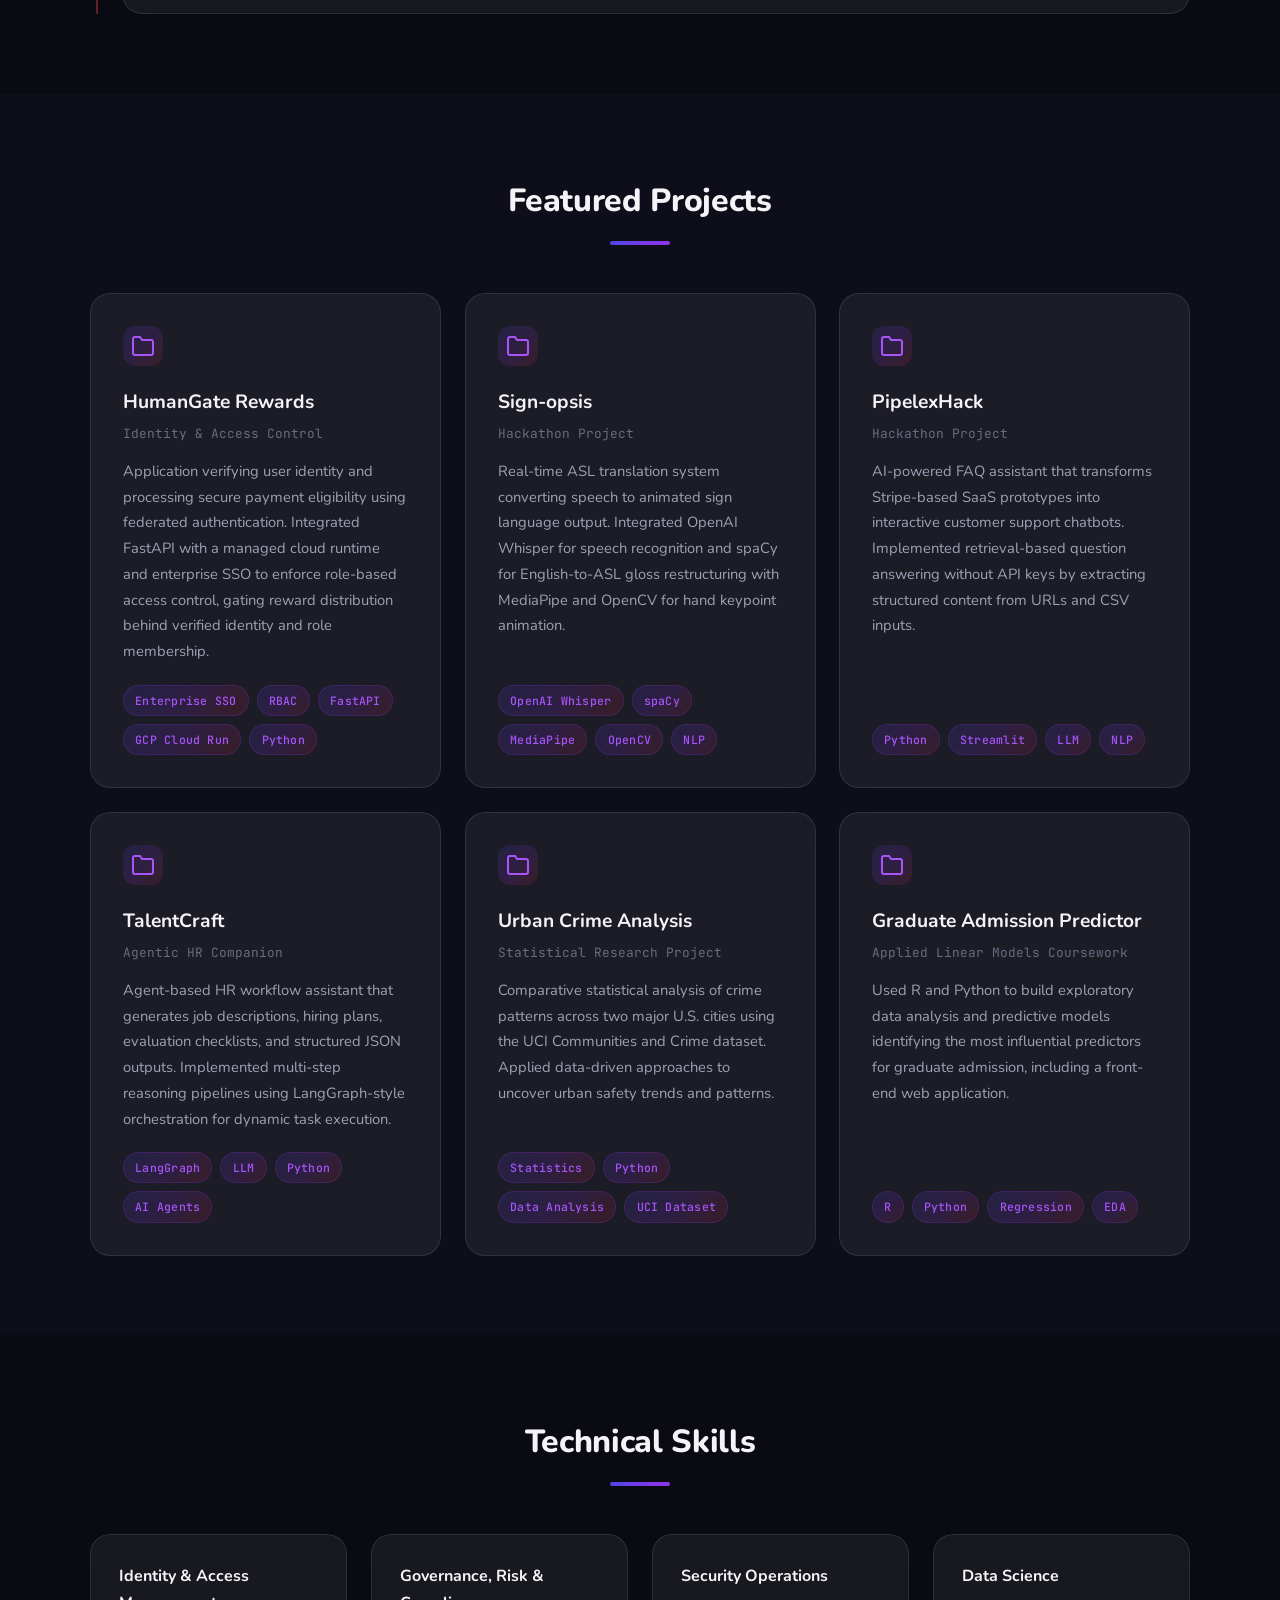
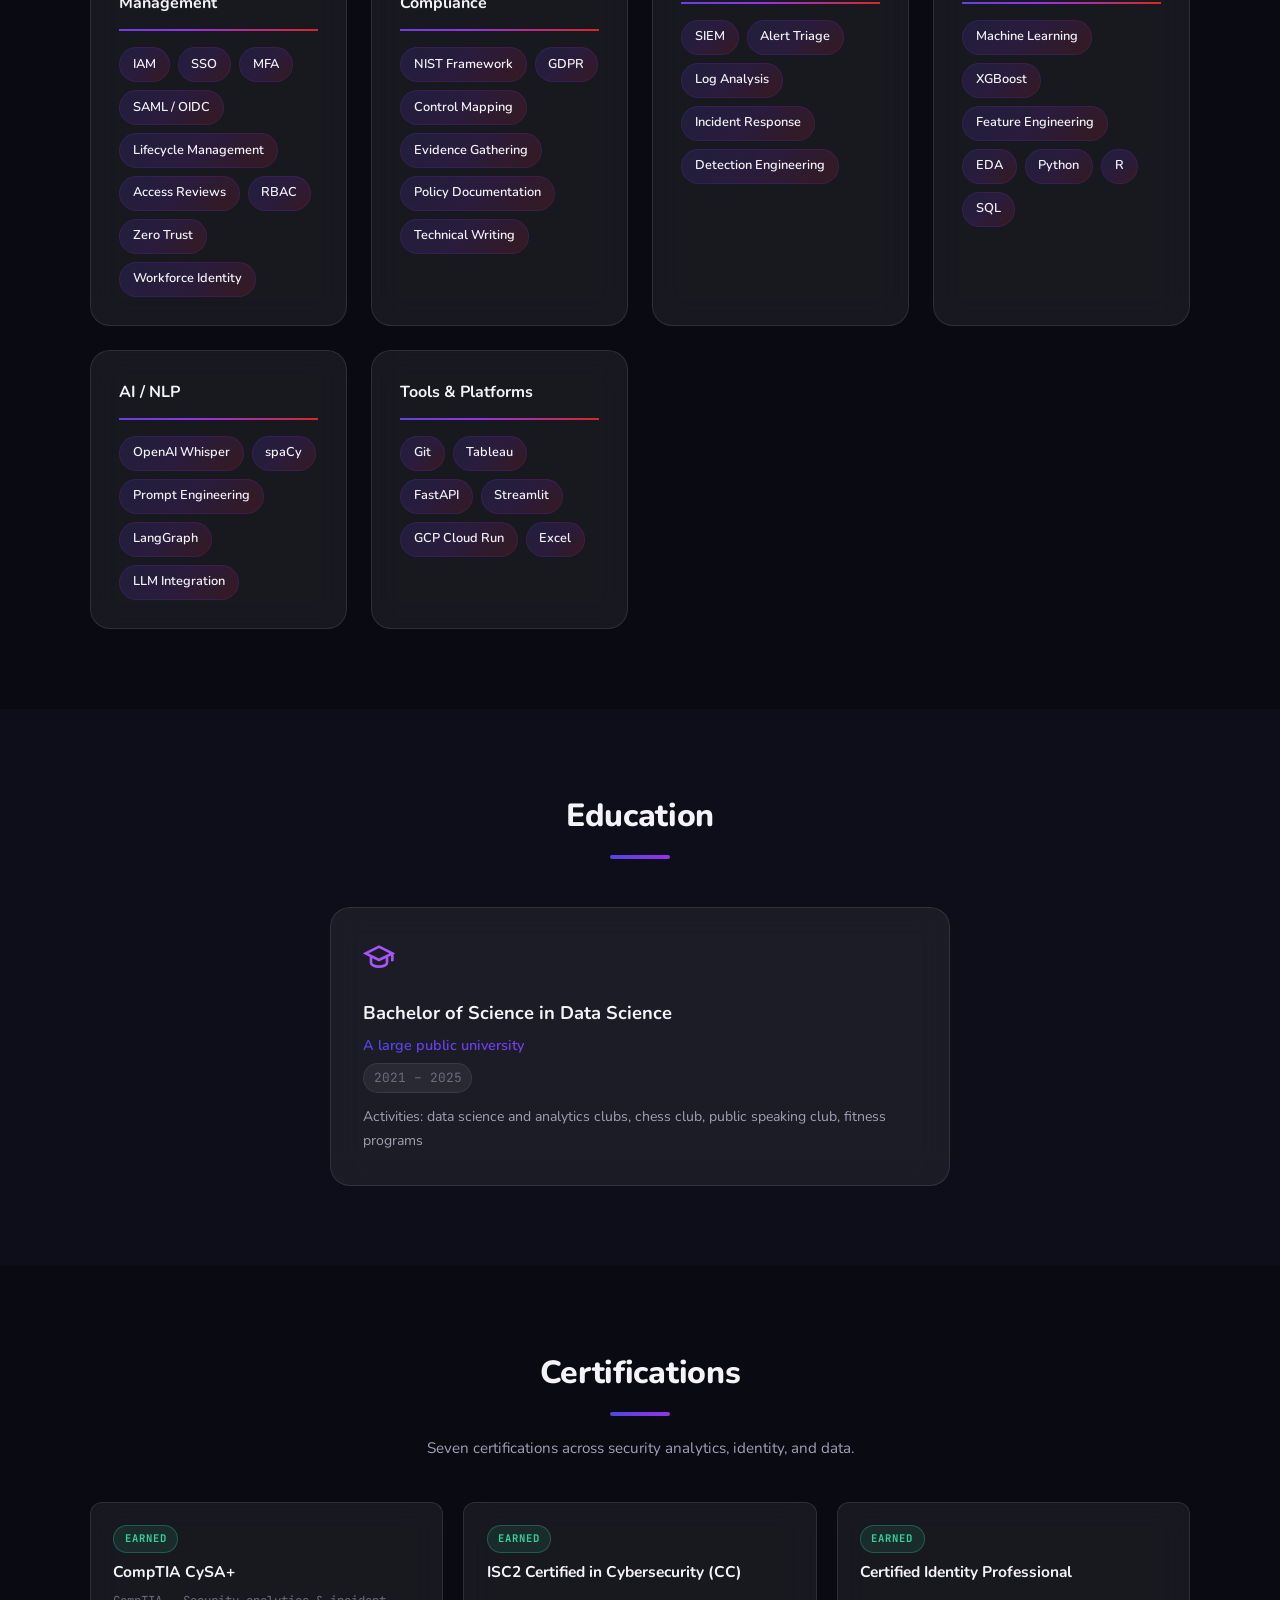
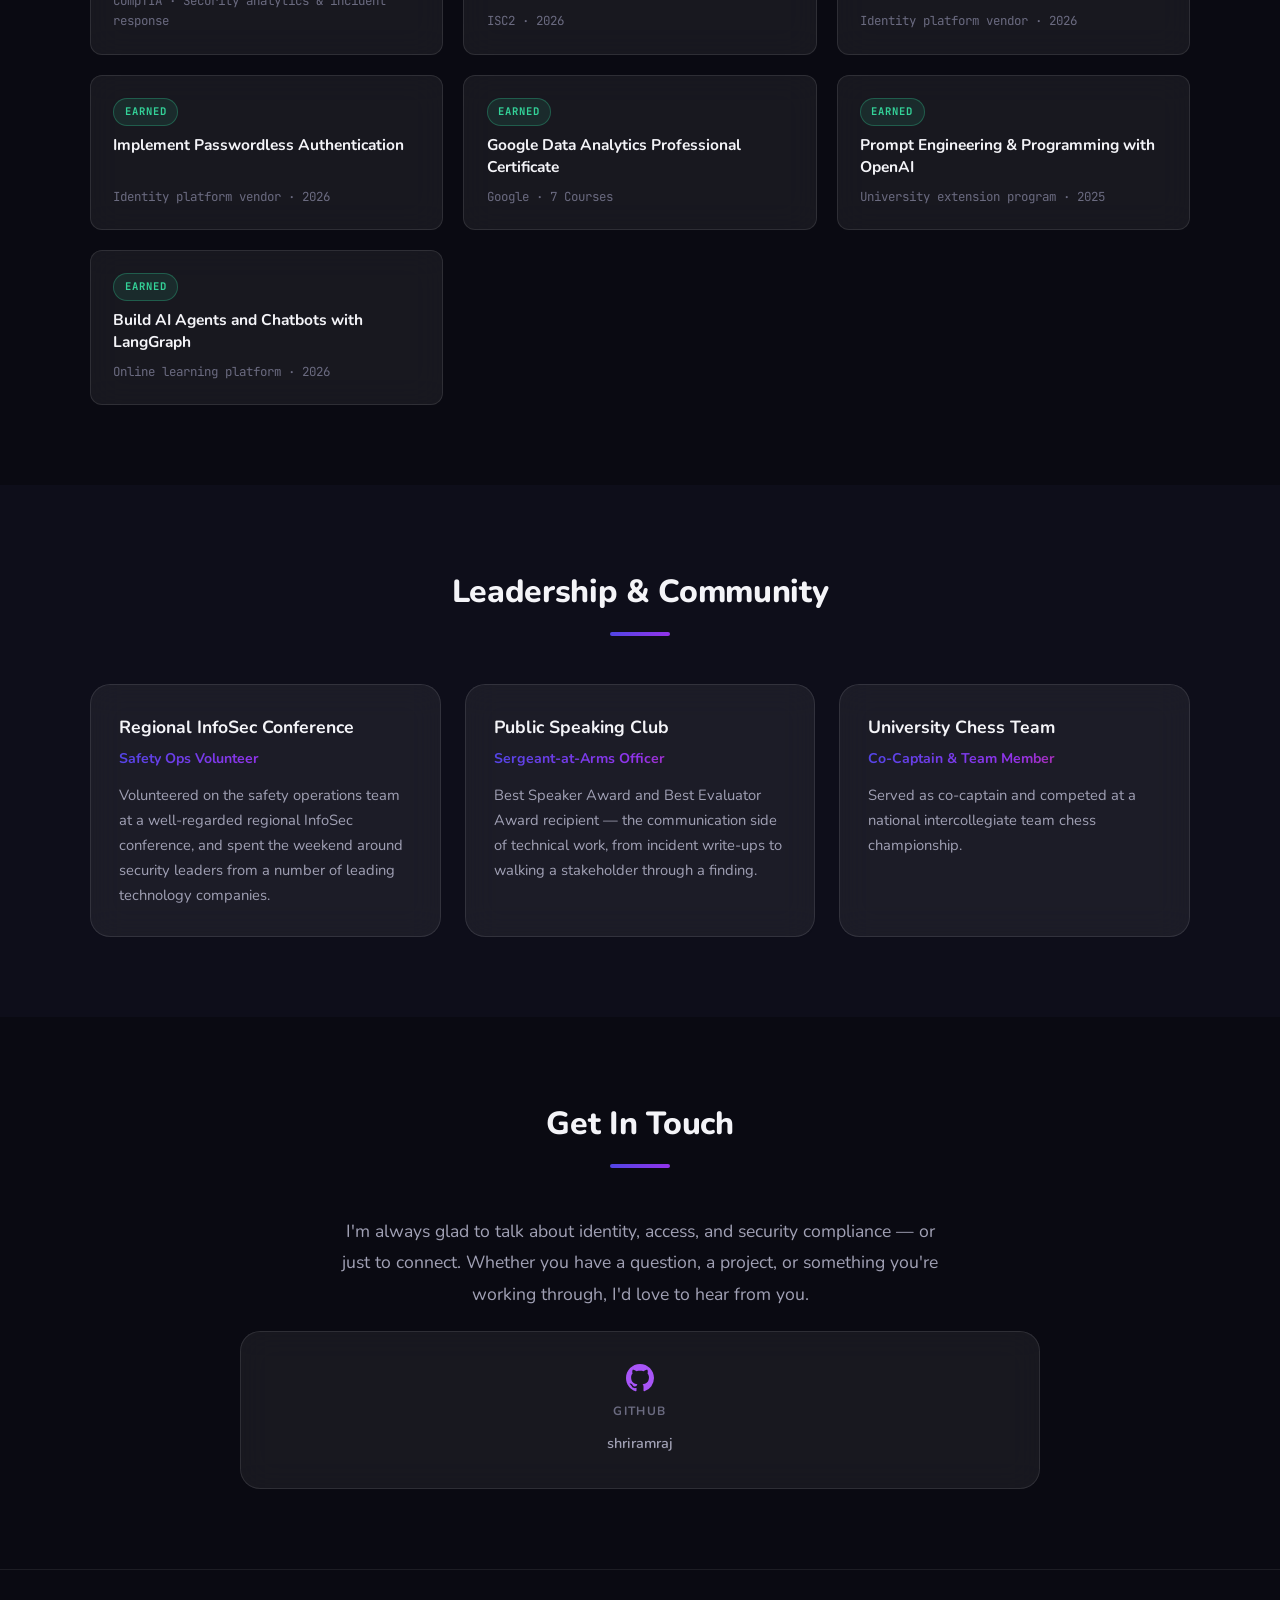
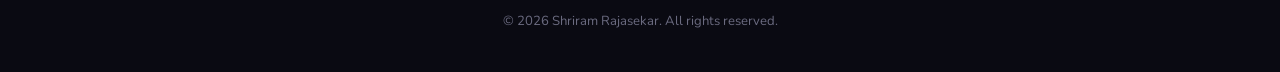
==== commit 89219ed6: "Announce CompTIA CySA+ in the hero Adds a green announcement pill between the hero pitch and the cal" ====
--- a/index.html
+++ b/index.html
@@ -48,6 +48,7 @@
       <h1 class="hero-name"><span class="hero-name-gradient">Shriram Rajasekar</span></h1>
       <h2 class="hero-tagline">Data Science <span class="accent">&rarr;</span> <span class="typed-target" id="typed">Identity &amp; Access</span></h2>
       <p class="hero-description">I studied data science to understand patterns. Now I apply it to identity and access &mdash; who should reach what, whether the controls actually hold, and the evidence that proves it to an auditor.</p>
+      <p class="hero-announce"><span class="hero-announce-dot" aria-hidden="true"></span>Newly certified &mdash; <strong>CompTIA CySA+</strong></p>
       <div class="hero-cta">
         <a href="#projects" class="btn btn-primary">View My Work</a>
         <a href="#contact" class="btn btn-outline">Get In Touch</a>
--- a/styles.css
+++ b/styles.css
@@ -386,6 +386,54 @@
   line-height: 1.8;
 }
 
+/* Hero announcement pill: a recent, time-sensitive highlight */
+.hero-announce {
+  display: inline-flex;
+  align-items: center;
+  gap: 0.6rem;
+  font-family: var(--font-mono);
+  font-size: 0.82rem;
+  letter-spacing: 0.02em;
+  color: var(--accent-green);
+  background: rgba(52, 211, 153, 0.1);
+  border: 1px solid rgba(52, 211, 153, 0.32);
+  border-radius: var(--radius-pill);
+  padding: 0.5rem 1.1rem;
+  margin-bottom: 2rem;
+}
+
+.hero-announce strong {
+  font-weight: 700;
+  color: #7df3c4;
+}
+
+.hero-announce-dot {
+  width: 8px;
+  height: 8px;
+  border-radius: 50%;
+  background: var(--accent-green);
+  flex-shrink: 0;
+  box-shadow: 0 0 0 0 rgba(52, 211, 153, 0.7);
+  animation: announcePulse 2.4s ease-out infinite;
+}
+
+@keyframes announcePulse {
+  0%   { box-shadow: 0 0 0 0 rgba(52, 211, 153, 0.6); }
+  70%  { box-shadow: 0 0 0 9px rgba(52, 211, 153, 0); }
+  100% { box-shadow: 0 0 0 0 rgba(52, 211, 153, 0); }
+}
+
+@media (prefers-reduced-motion: reduce) {
+  .hero-announce-dot { animation: none; }
+}
+
+@media (max-width: 480px) {
+  .hero-announce {
+    font-size: 0.74rem;
+    padding: 0.45rem 0.9rem;
+  }
+}
+
 .hero-cta {
   display: flex;
   gap: 1rem;
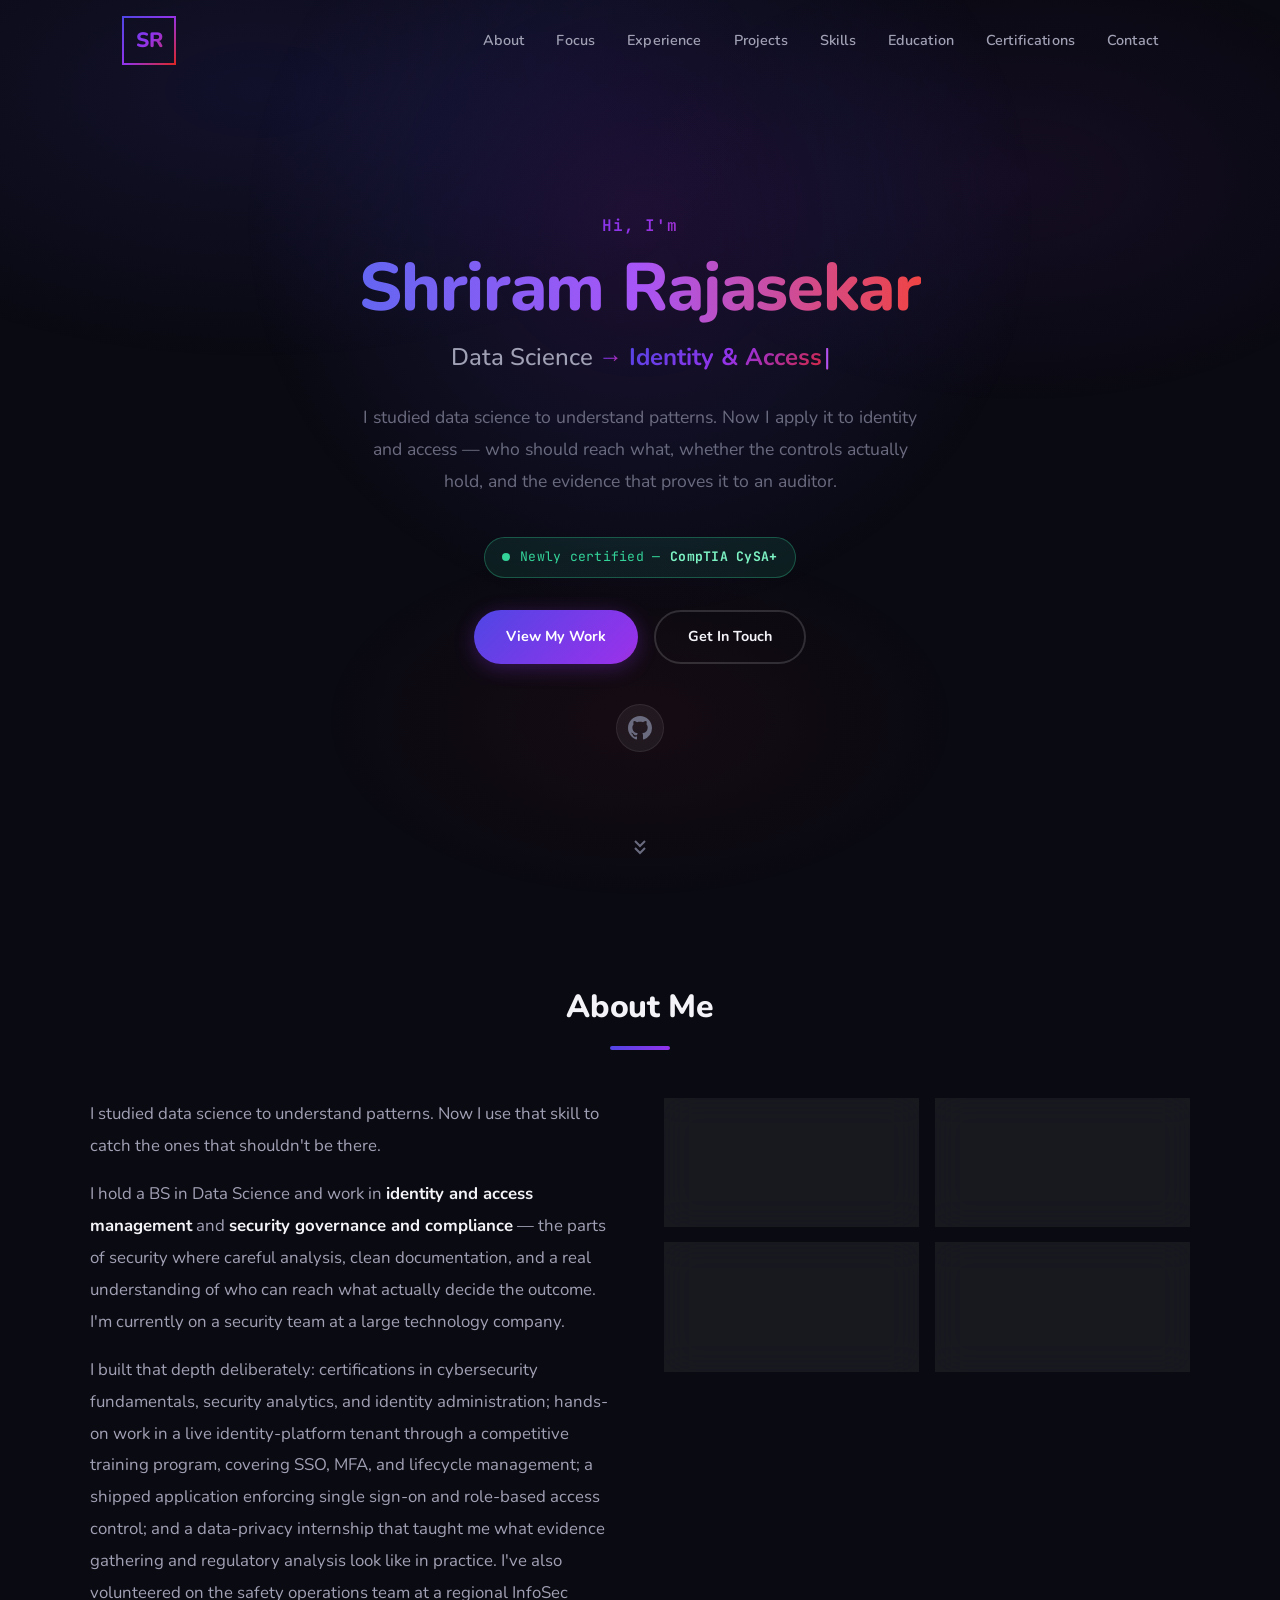
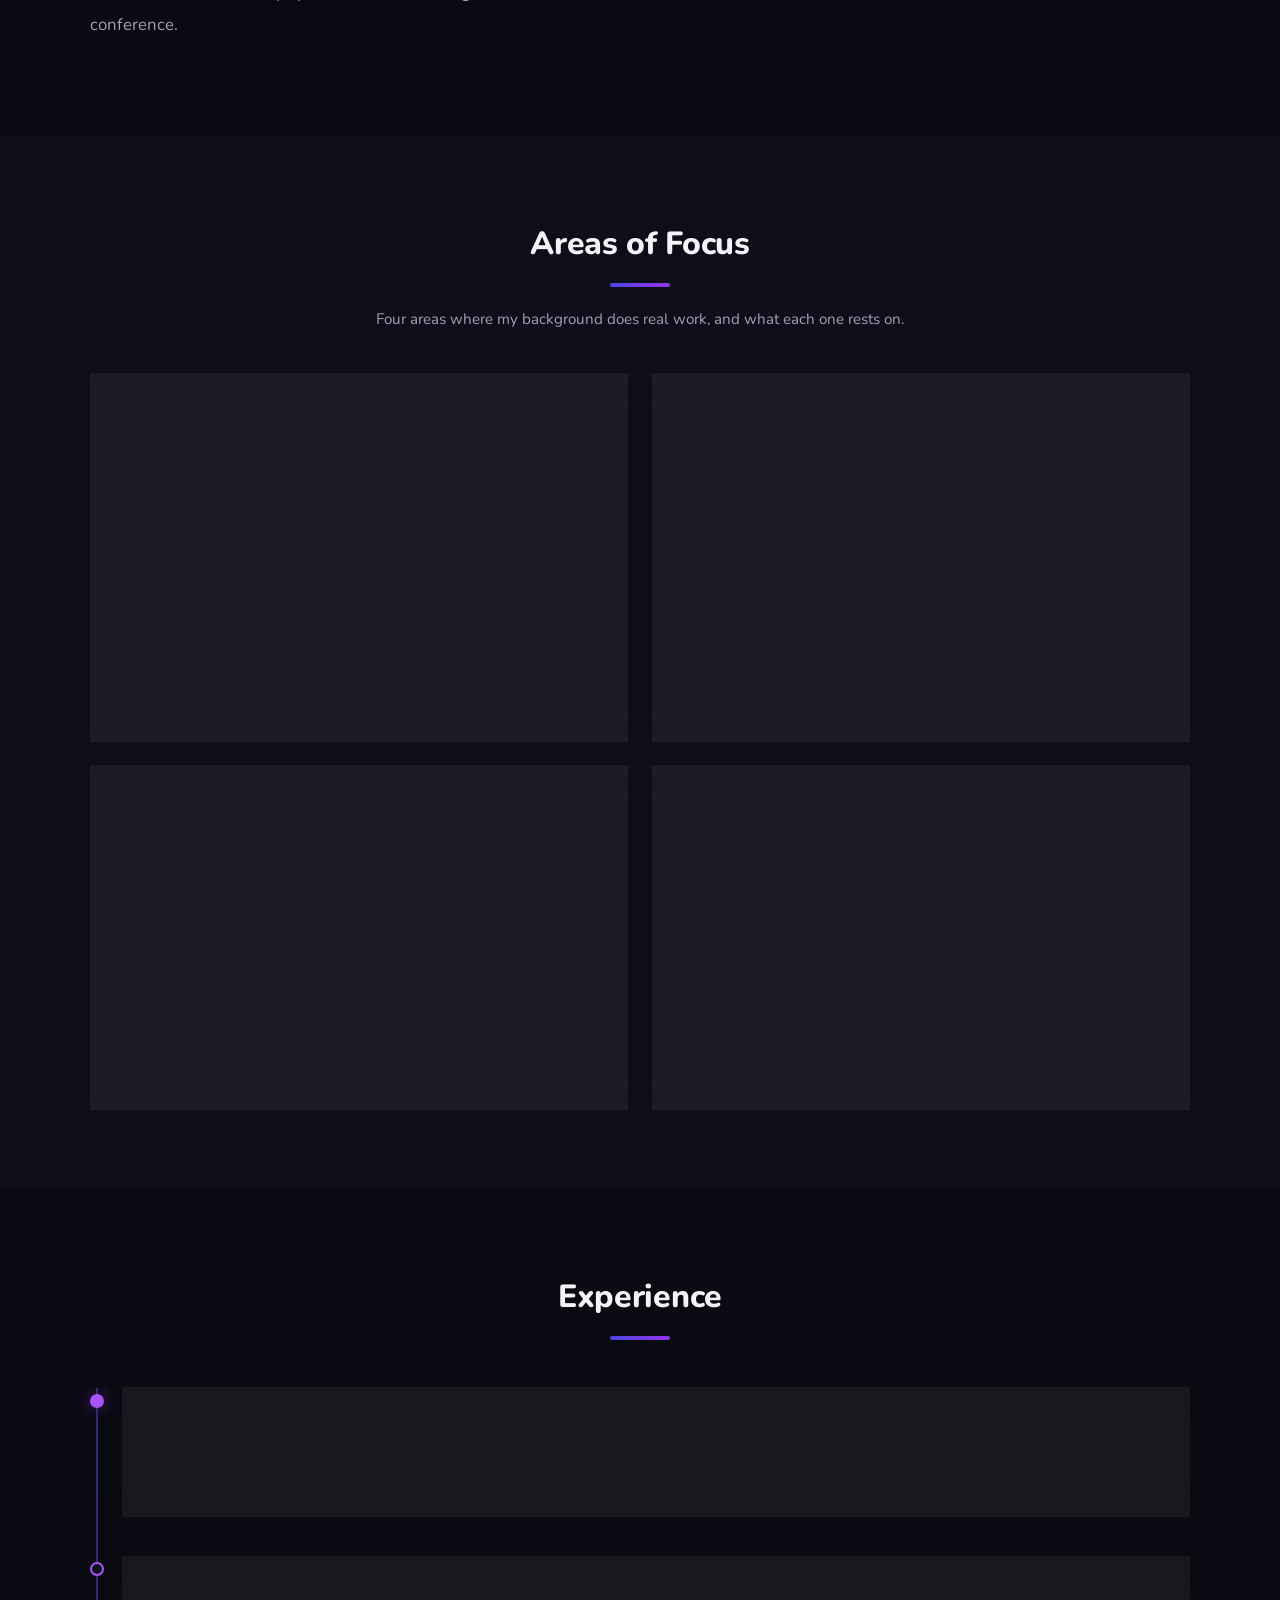
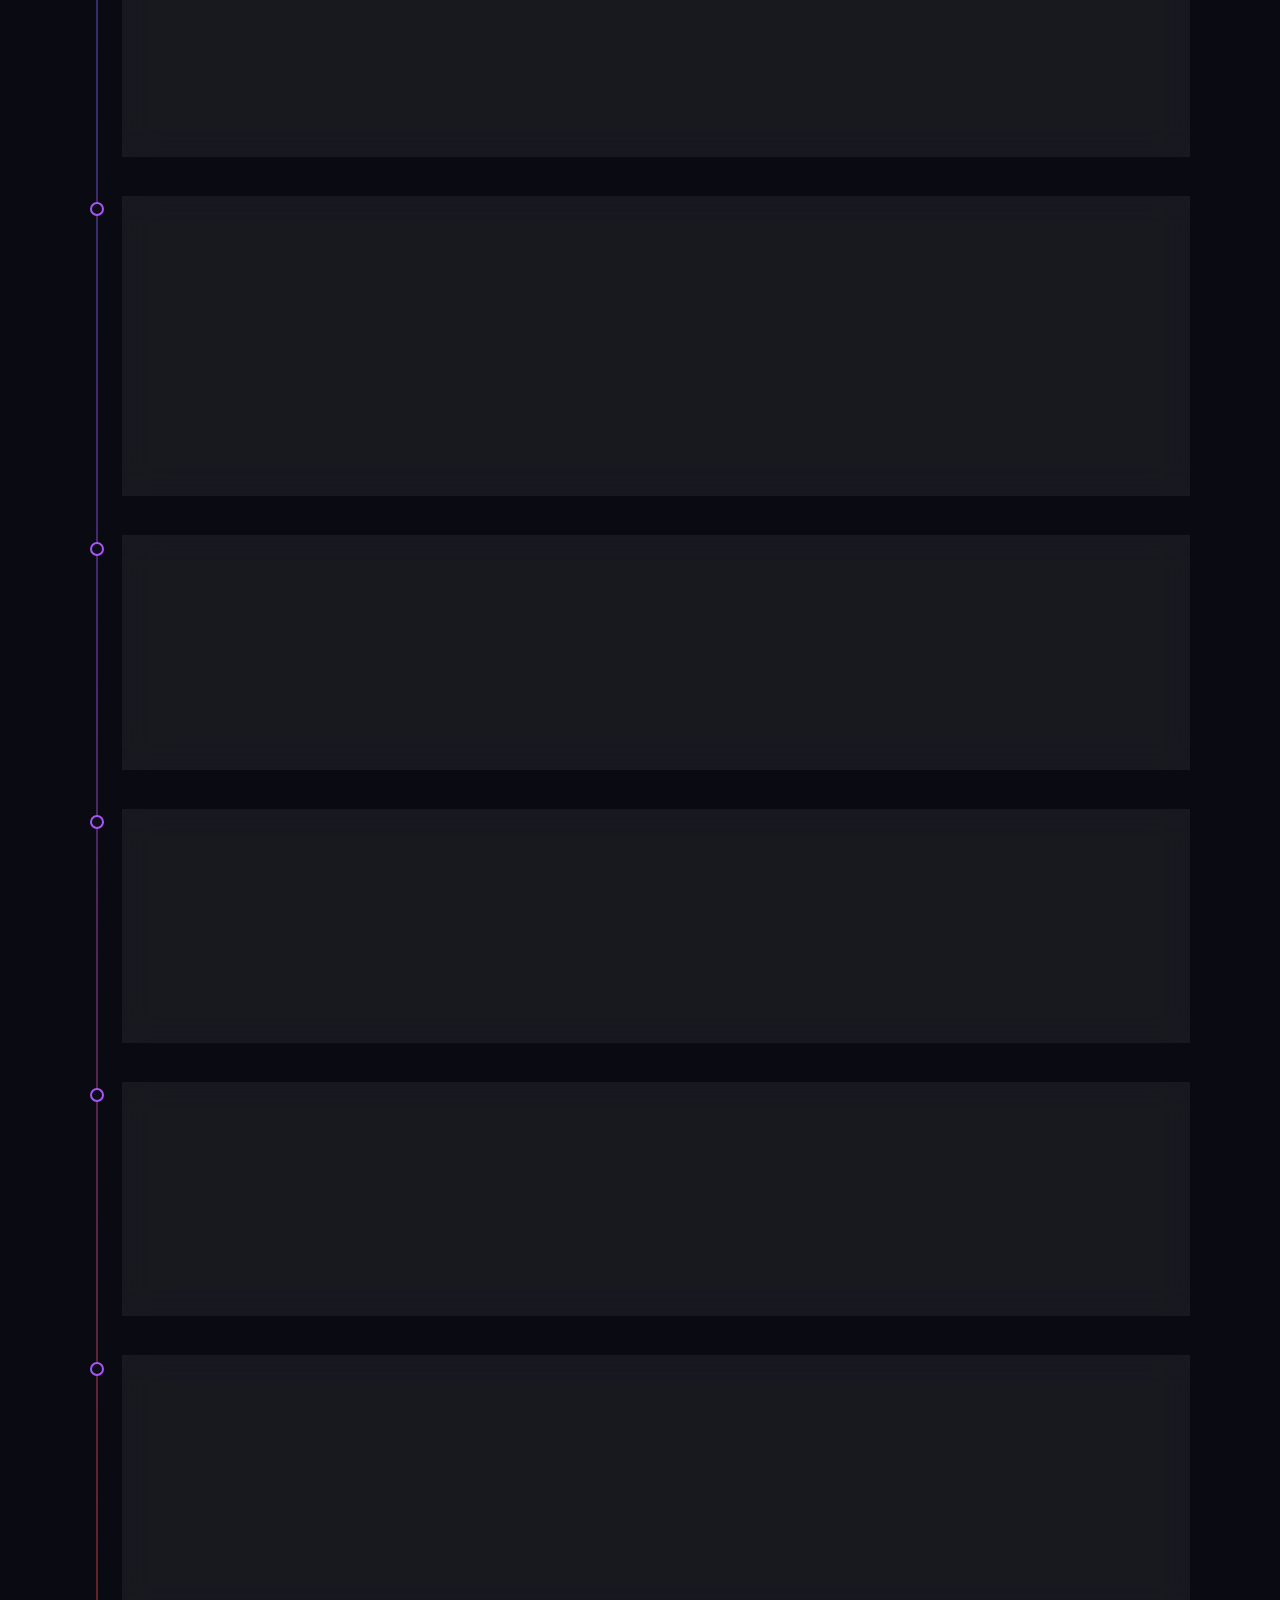
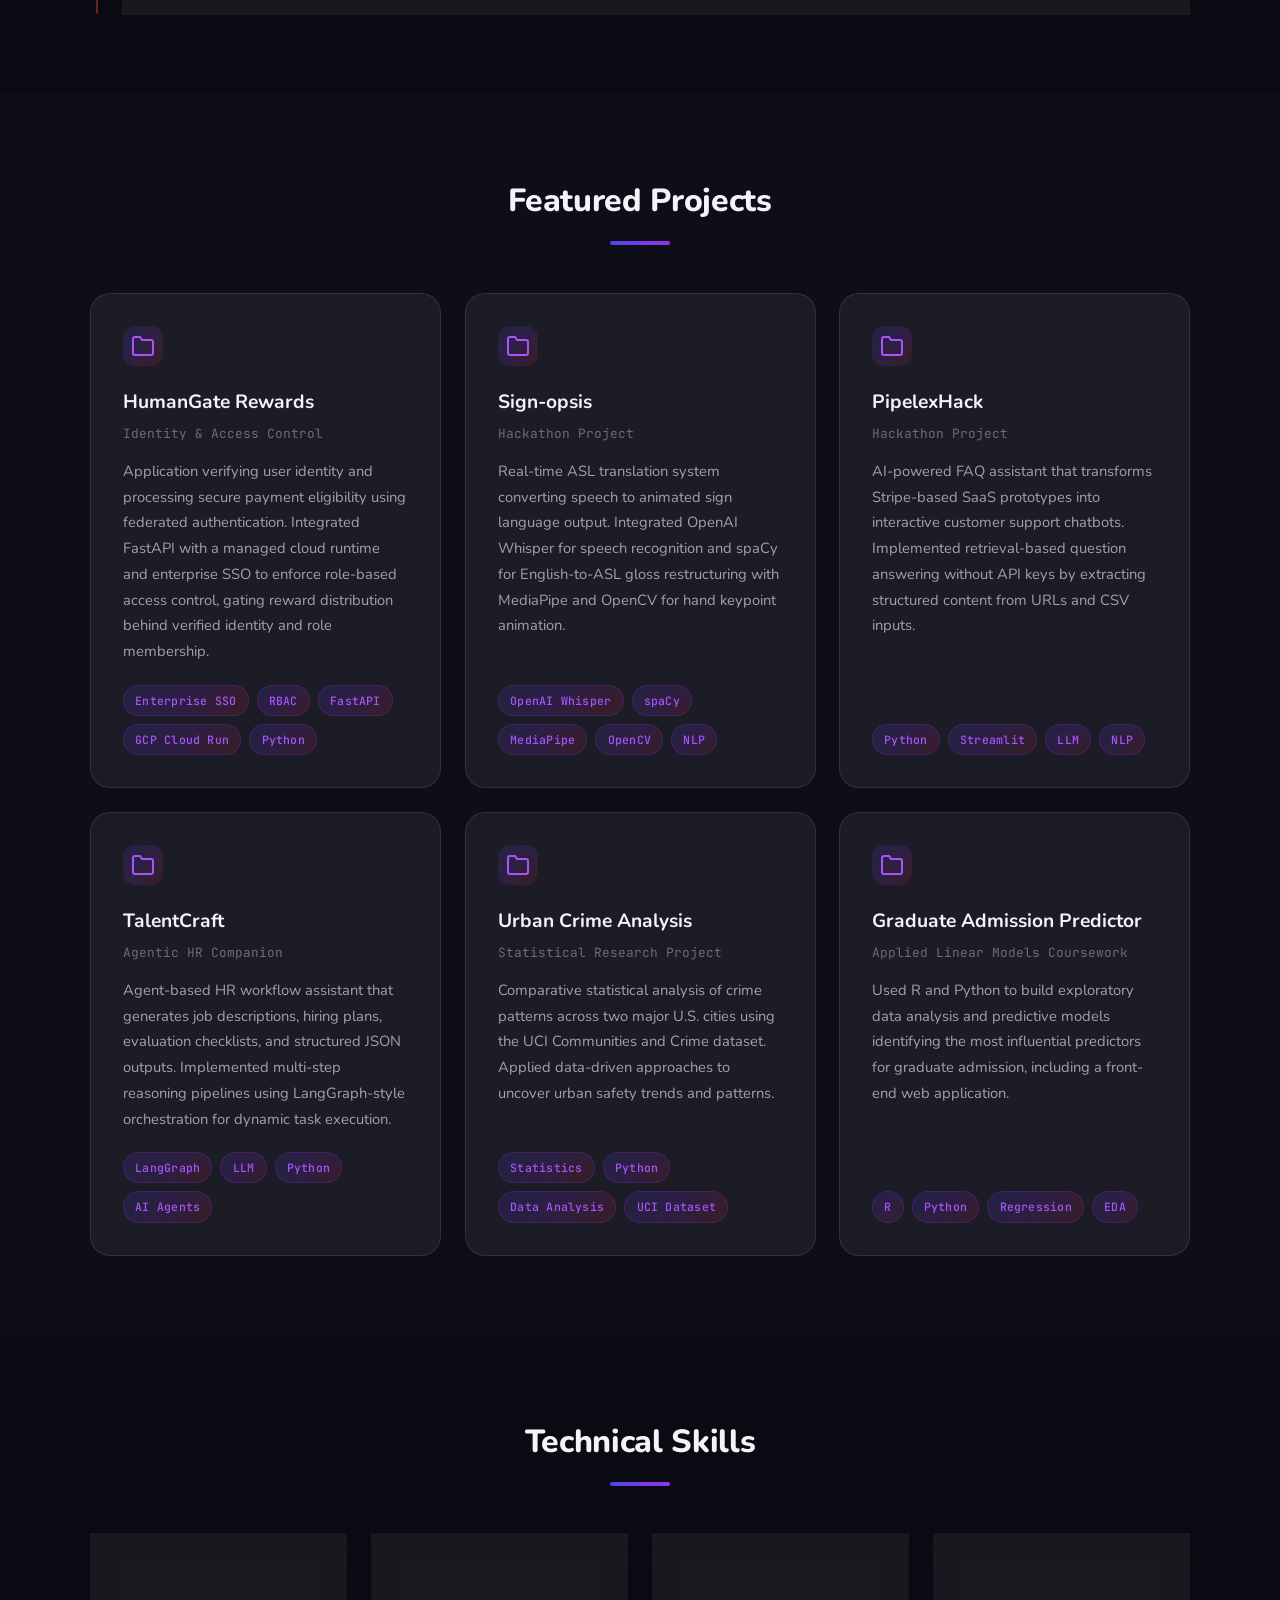
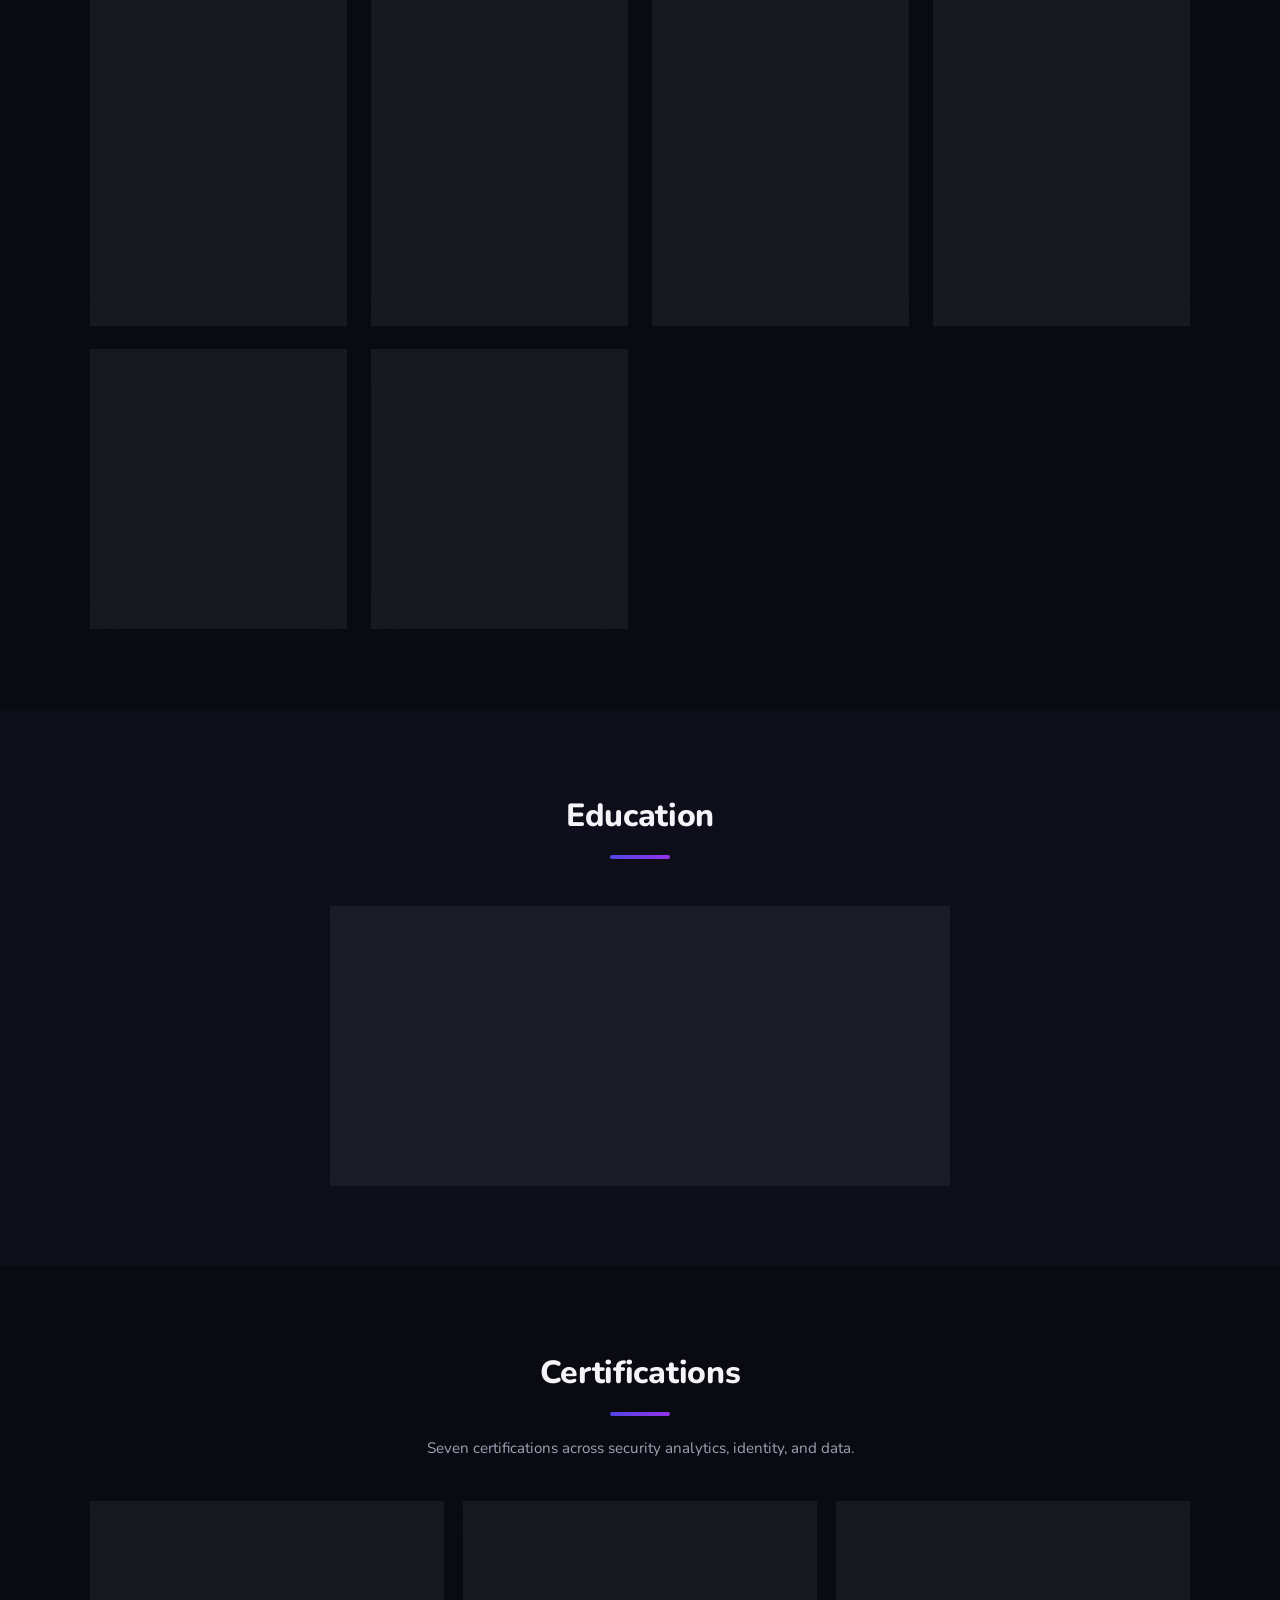
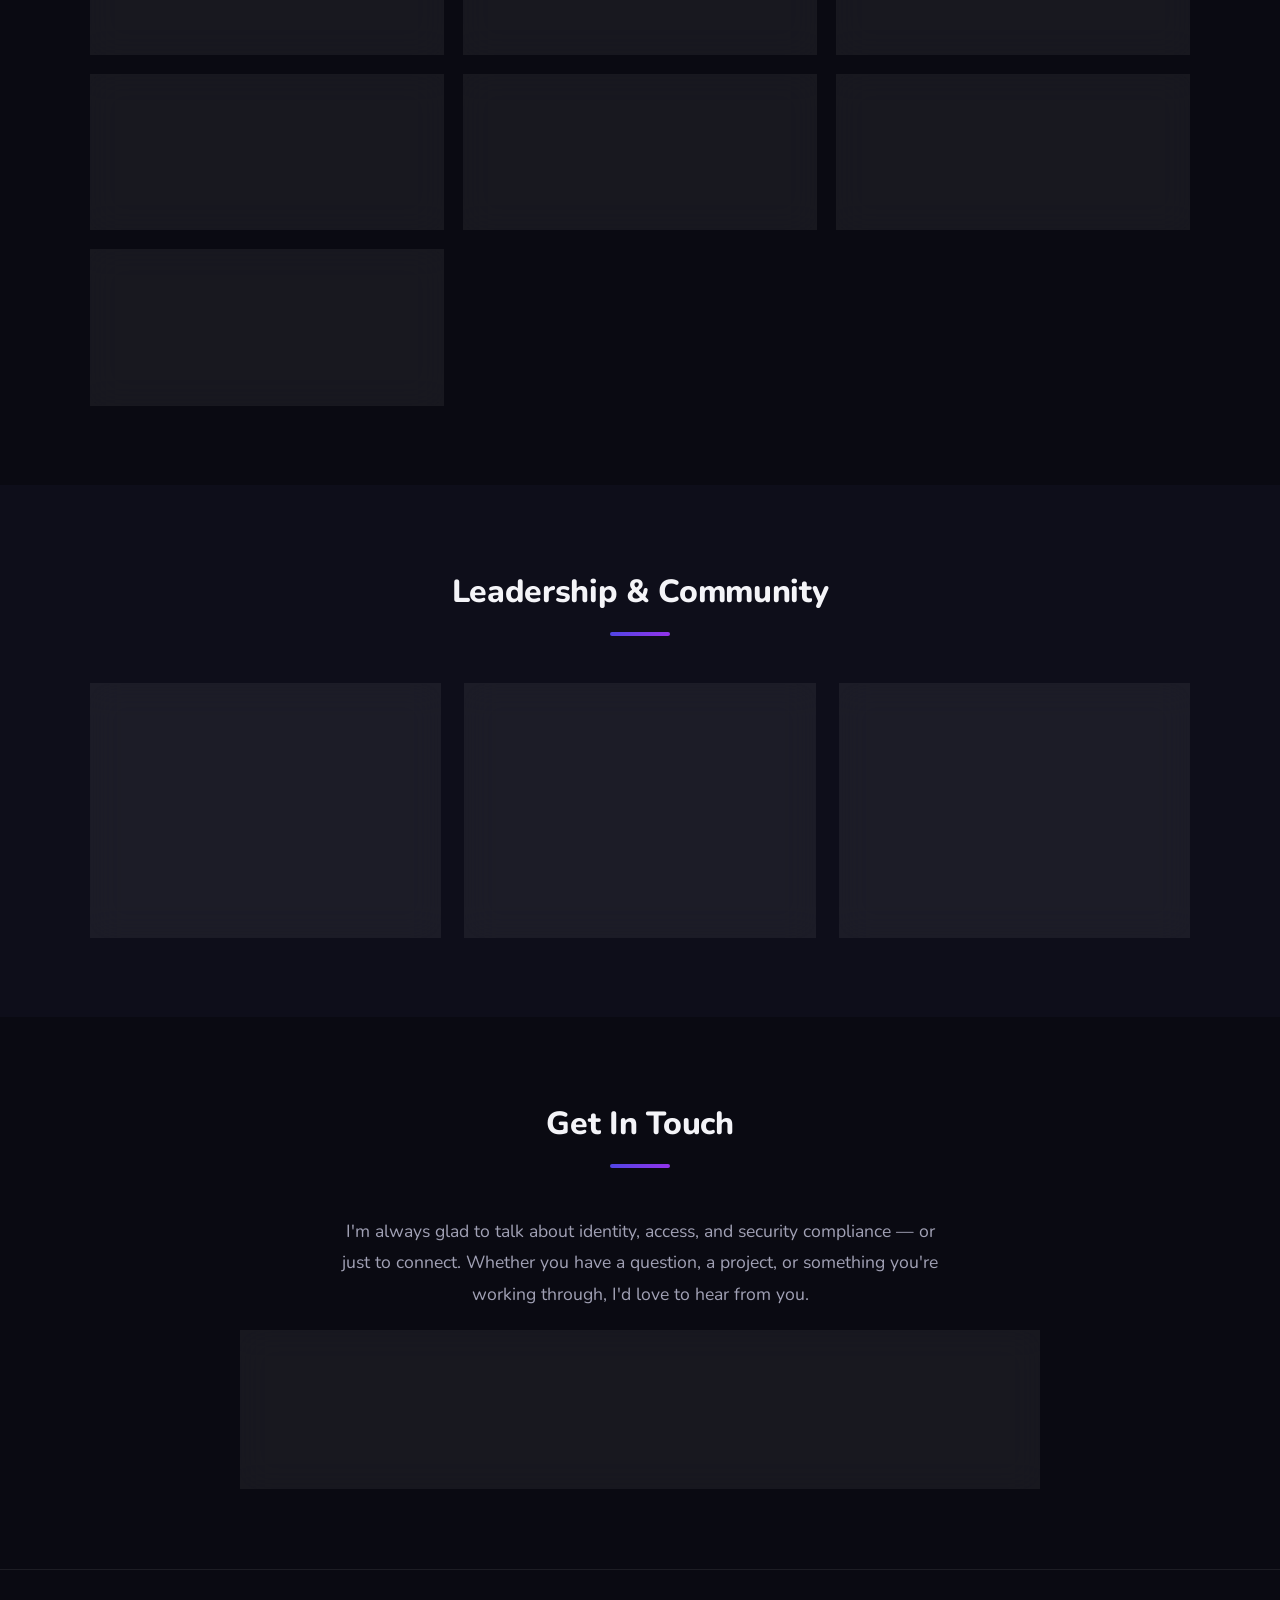
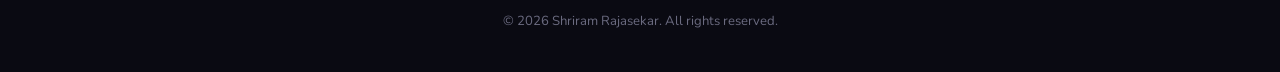
==== commit f6fdcc1f: "Link the CySA+ announcement to the Certifications section Turns the hero announcement pill from a pa" ====
--- a/index.html
+++ b/index.html
@@ -48,7 +48,7 @@
       <h1 class="hero-name"><span class="hero-name-gradient">Shriram Rajasekar</span></h1>
       <h2 class="hero-tagline">Data Science <span class="accent">&rarr;</span> <span class="typed-target" id="typed">Identity &amp; Access</span></h2>
       <p class="hero-description">I studied data science to understand patterns. Now I apply it to identity and access &mdash; who should reach what, whether the controls actually hold, and the evidence that proves it to an auditor.</p>
-      <p class="hero-announce"><span class="hero-announce-dot" aria-hidden="true"></span>Newly certified &mdash; <strong>CompTIA CySA+</strong></p>
+      <a href="#certifications" class="hero-announce"><span class="hero-announce-dot" aria-hidden="true"></span>Newly certified &mdash; <strong>CompTIA CySA+</strong></a>
       <div class="hero-cta">
         <a href="#projects" class="btn btn-primary">View My Work</a>
         <a href="#contact" class="btn btn-outline">Get In Touch</a>
--- a/styles.css
+++ b/styles.css
@@ -400,6 +400,20 @@
   border-radius: var(--radius-pill);
   padding: 0.5rem 1.1rem;
   margin-bottom: 2rem;
+  transition: background var(--transition), border-color var(--transition), transform var(--transition), box-shadow var(--transition);
+}
+
+.hero-announce:hover,
+.hero-announce:focus-visible {
+  background: rgba(52, 211, 153, 0.18);
+  border-color: rgba(52, 211, 153, 0.6);
+  transform: translateY(-2px);
+  box-shadow: 0 8px 24px rgba(52, 211, 153, 0.18);
+}
+
+.hero-announce:focus-visible {
+  outline: 2px solid var(--accent-green);
+  outline-offset: 3px;
 }
 
 .hero-announce strong {
